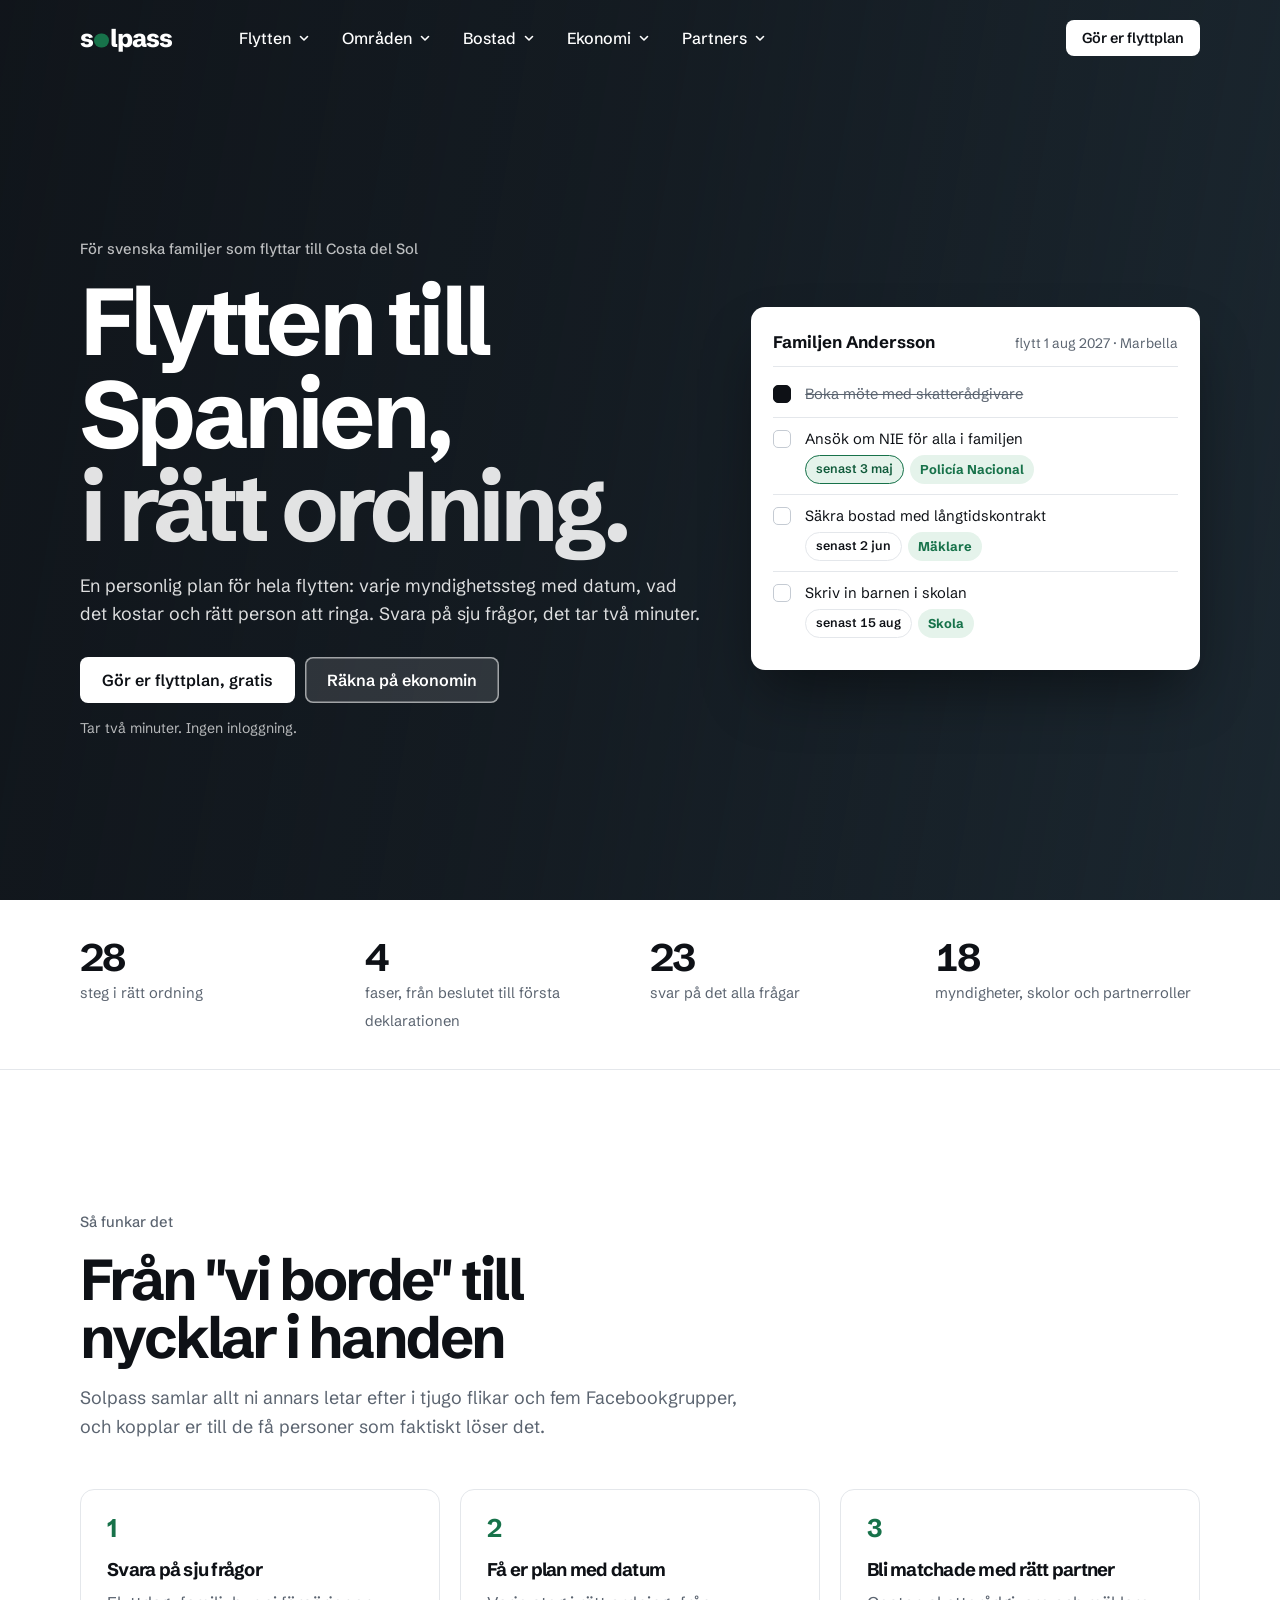
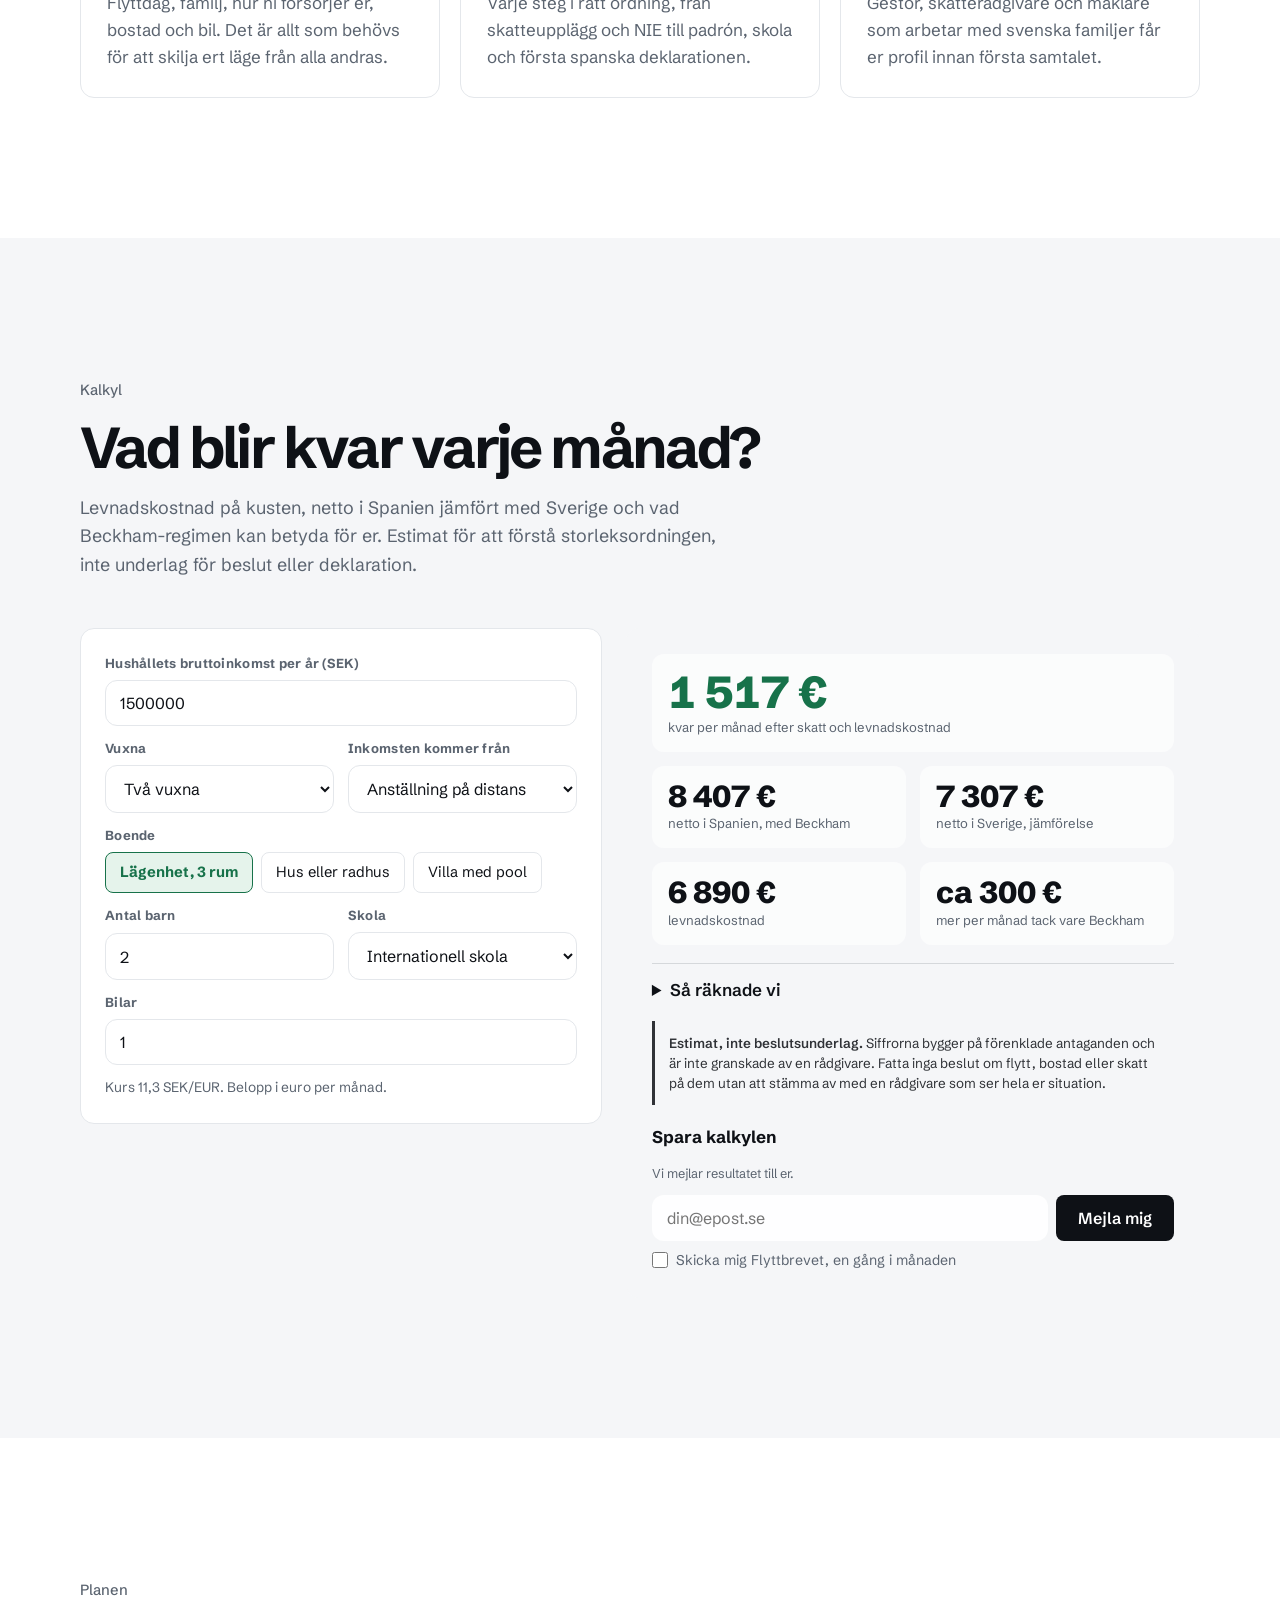
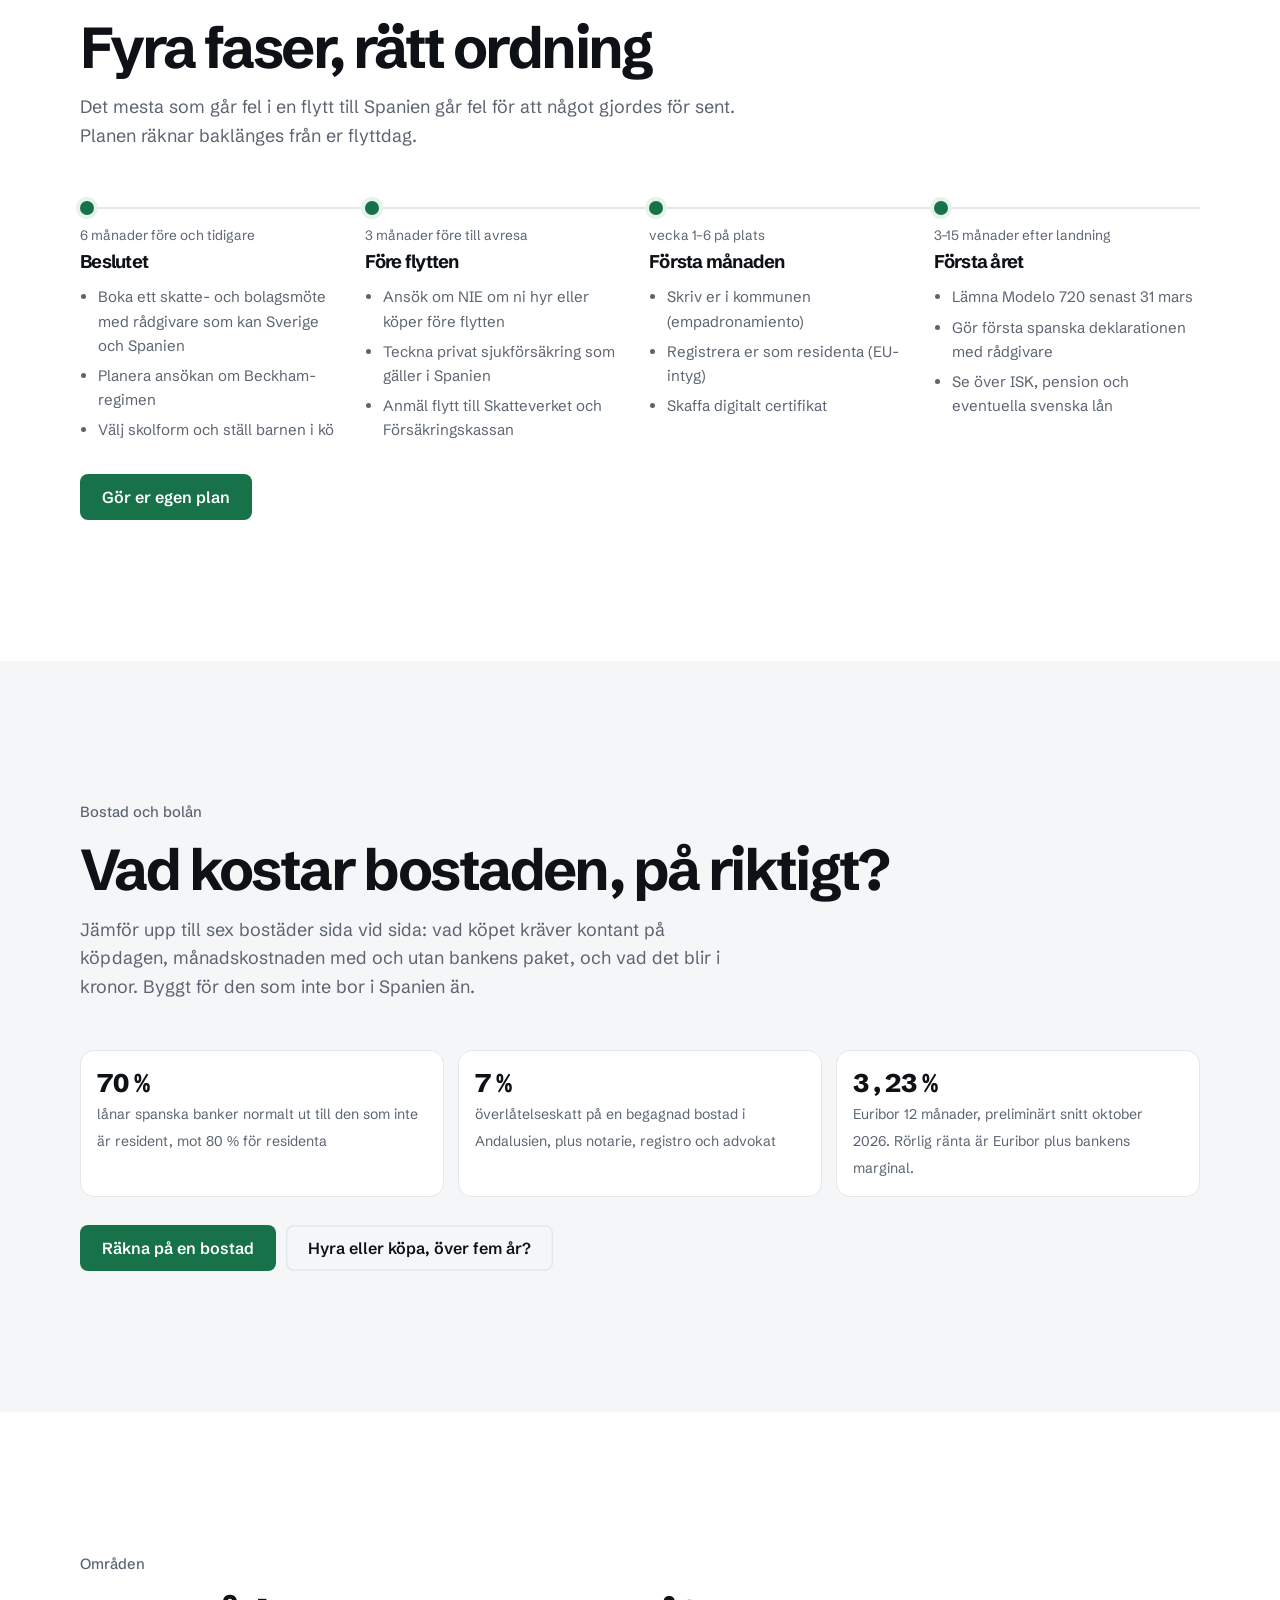
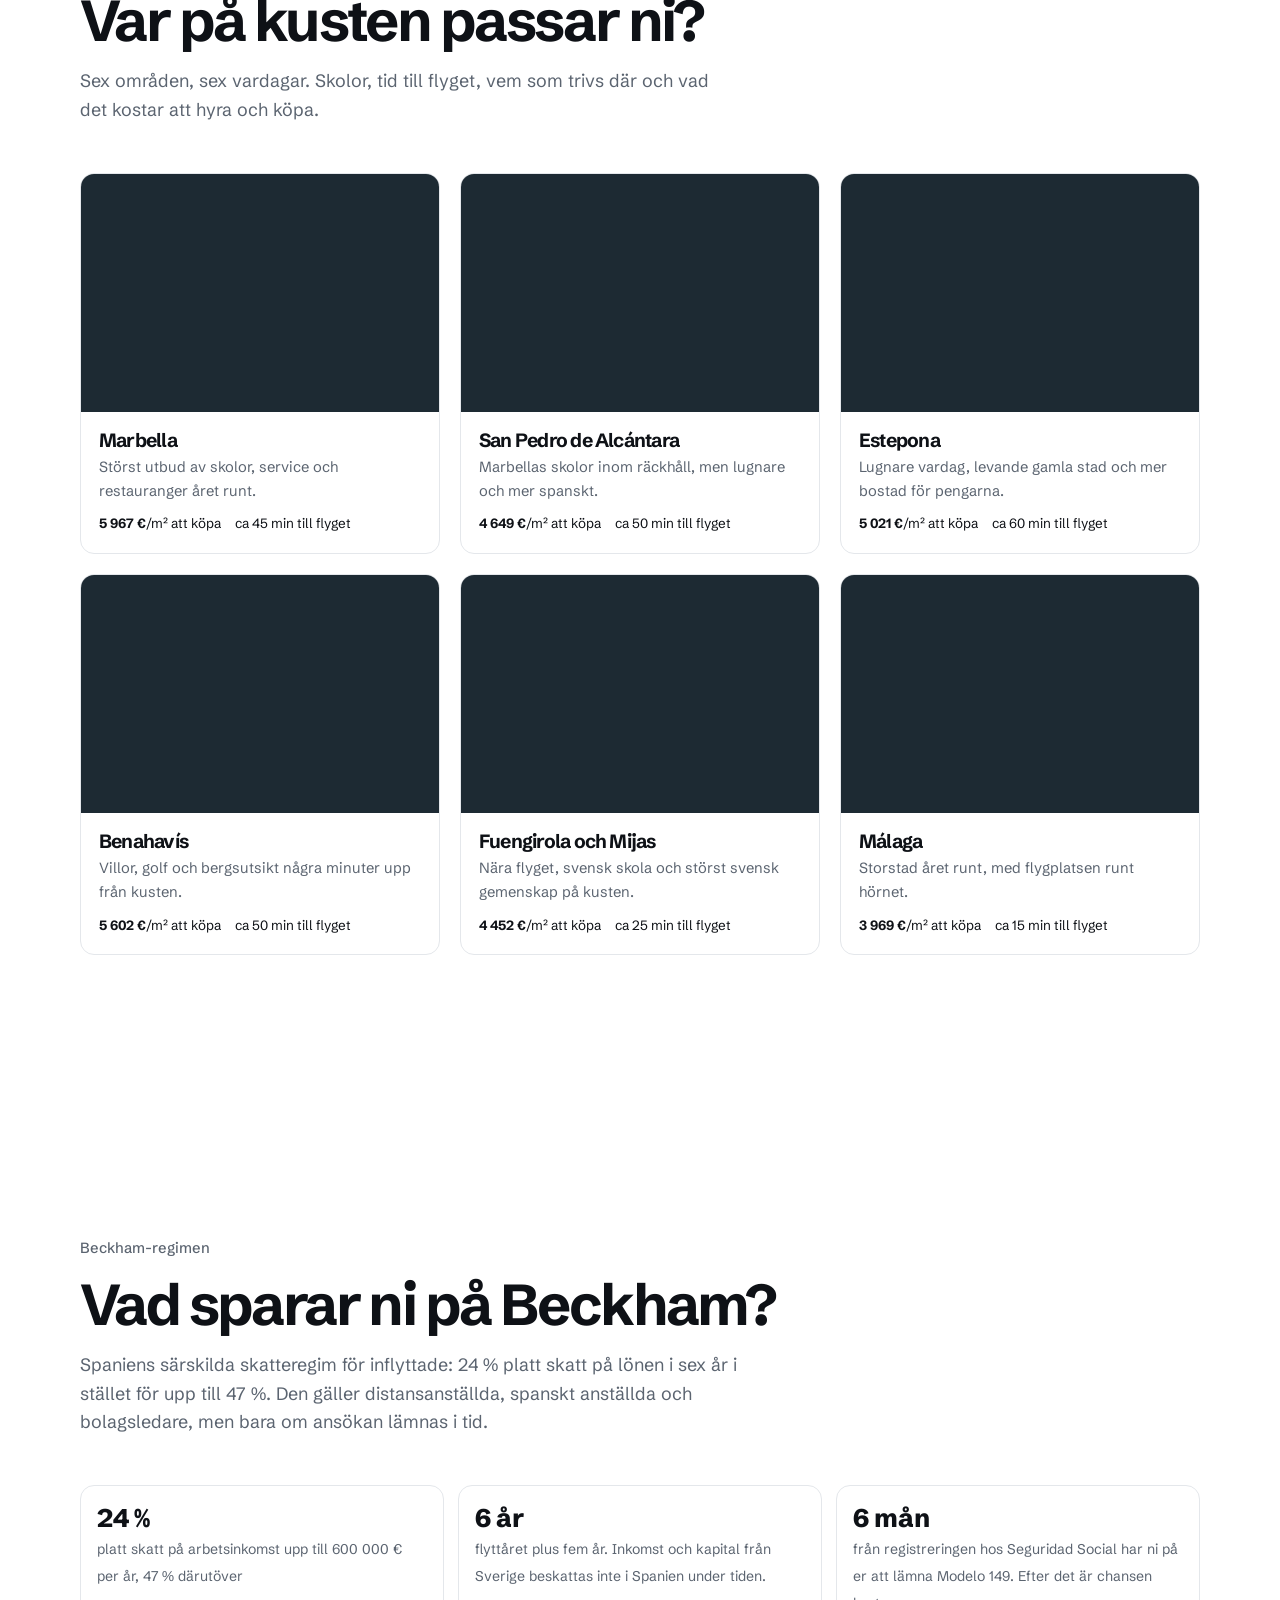
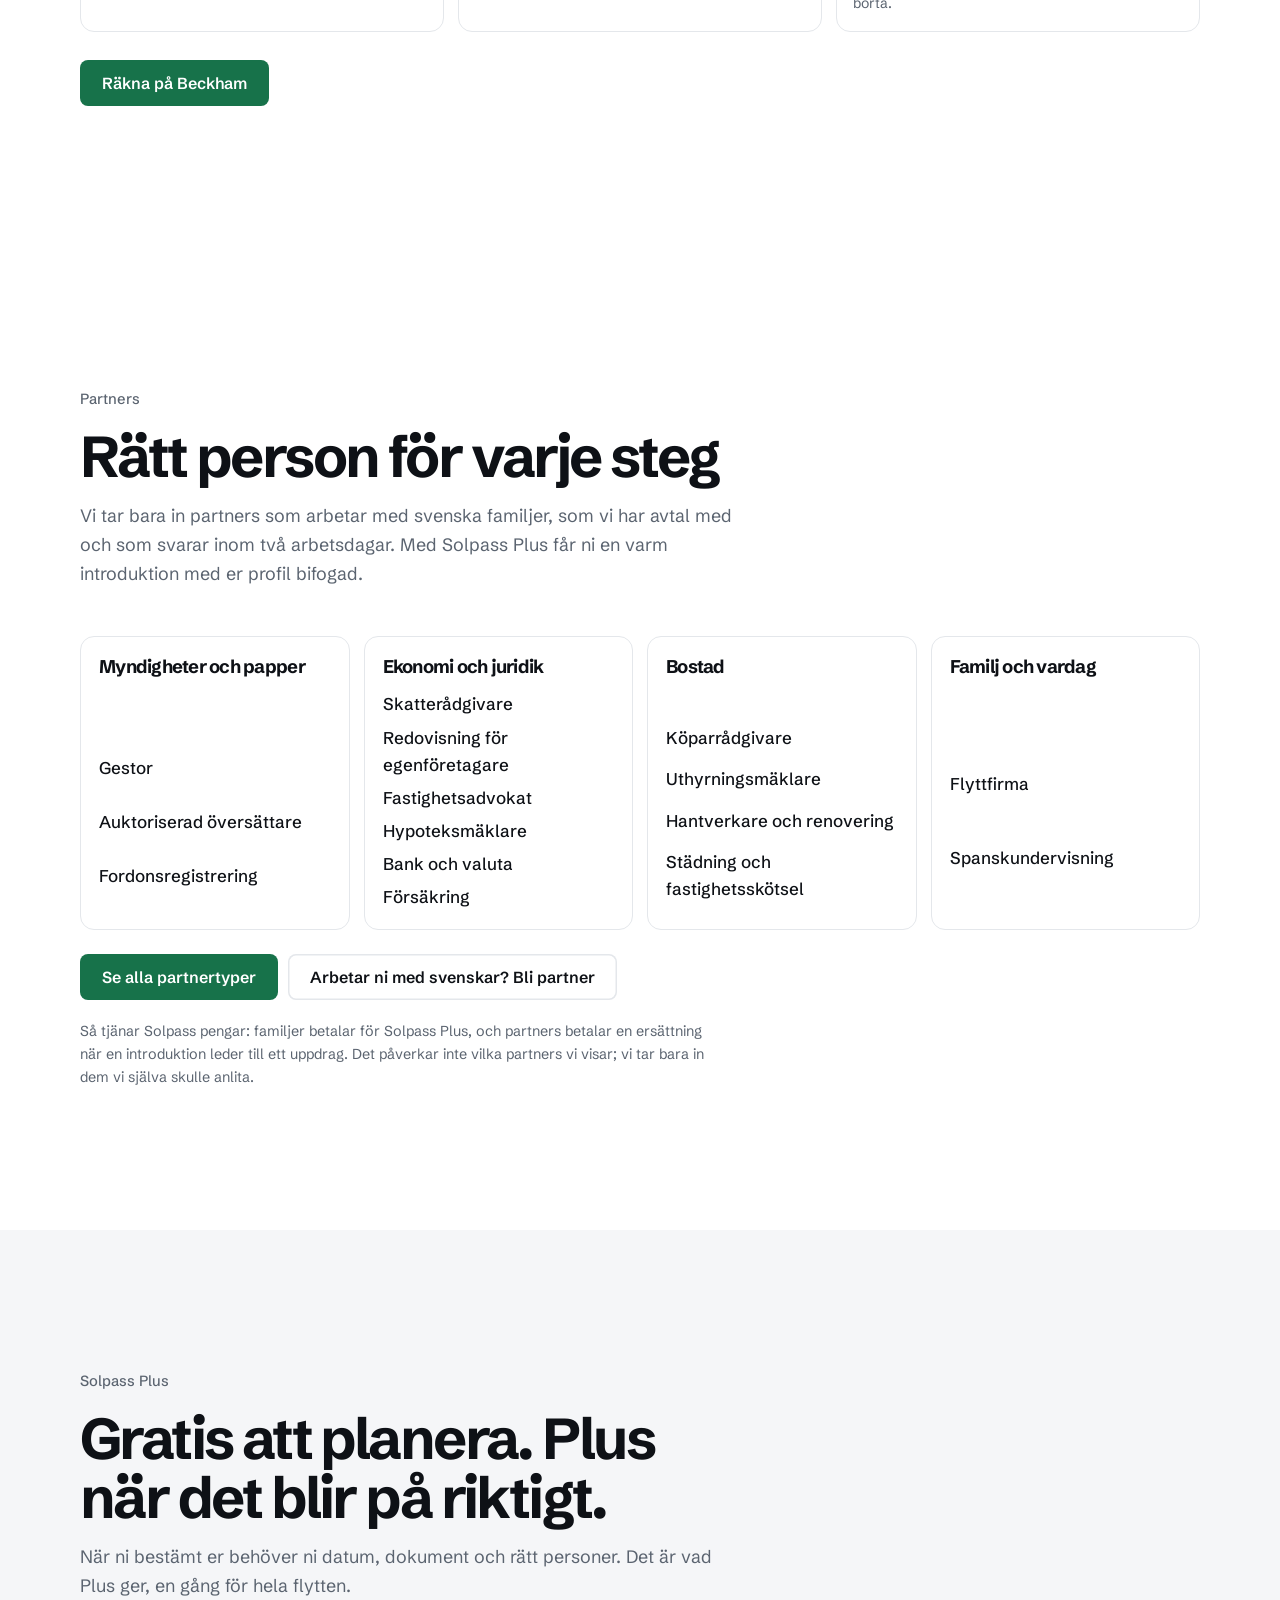
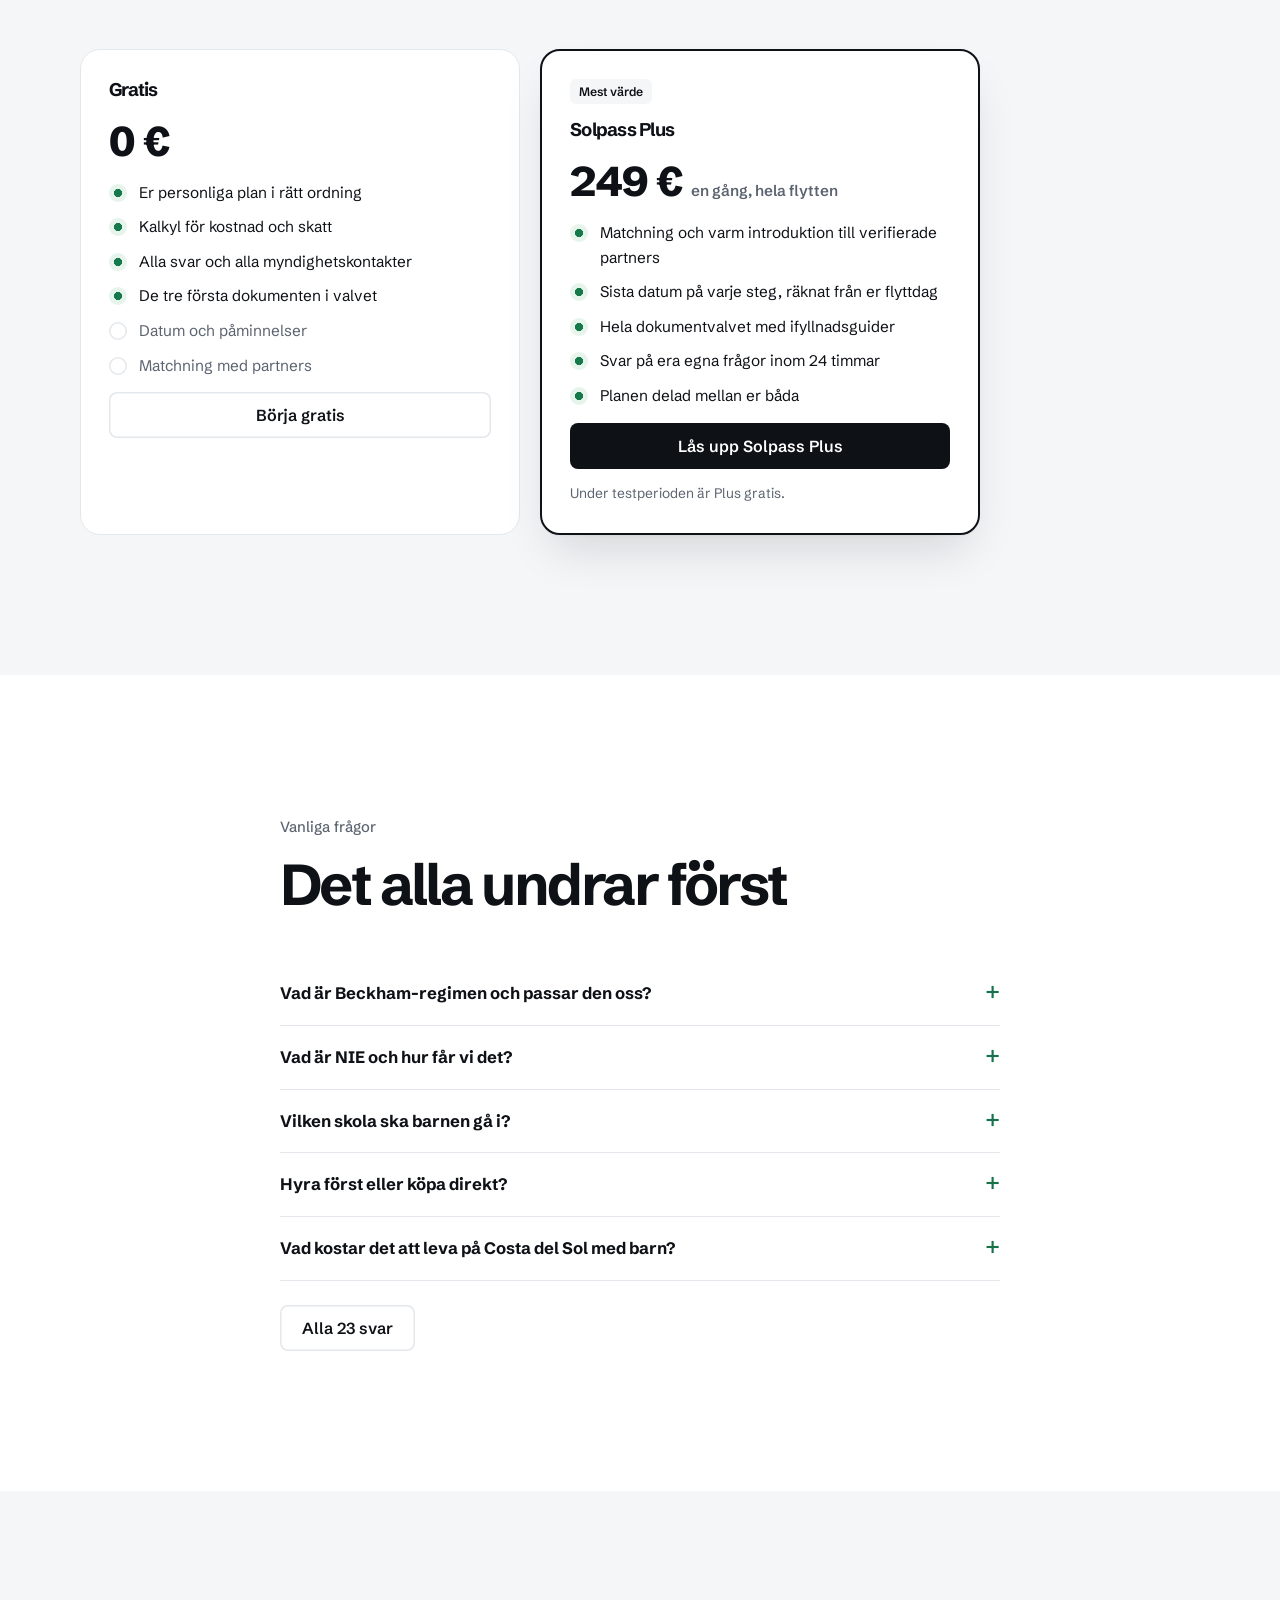
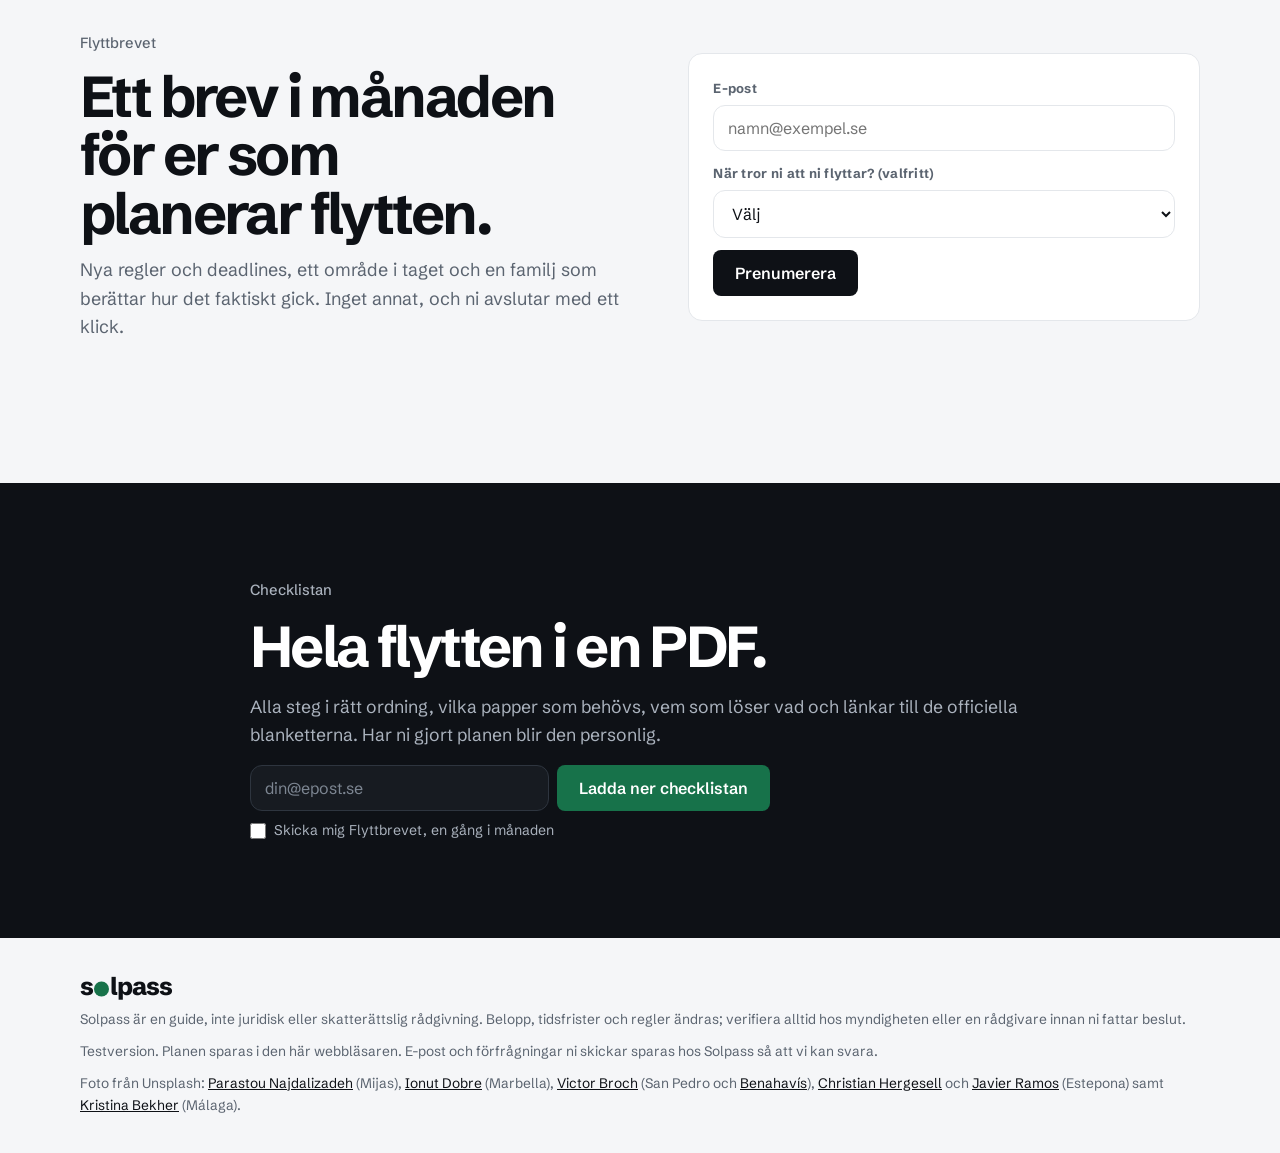
==== index.html @ ecfefa49 "Keep the newsletter checkbox next to its label in capture forms; remove the style preview pages Co-A" ====
<!DOCTYPE html>
<html lang="sv">
<head>
<meta charset="UTF-8">
<meta name="viewport" content="width=device-width, initial-scale=1, viewport-fit=cover">
<meta name="robots" content="noindex, nofollow">
<title>Solpass – flytta till Costa del Sol</title>
<link rel="icon" href="data:image/svg+xml,%3Csvg xmlns='http://www.w3.org/2000/svg' viewBox='0 0 64 64'%3E%3Crect width='64' height='64' rx='14' fill='%230E1116'/%3E%3Ccircle cx='32' cy='32' r='13' fill='%2317724A'/%3E%3C/svg%3E">
<meta name="theme-color" content="#FFFFFF">
<meta name="description" content="Allt en svensk familj behöver göra för att flytta till Costa del Sol, i rätt ordning, och verifierade partners som hjälper er hela vägen.">
<link rel="preconnect" href="https://fonts.googleapis.com">
<link rel="preconnect" href="https://fonts.gstatic.com" crossorigin>
<link rel="stylesheet" href="https://fonts.googleapis.com/css2?family=Schibsted+Grotesk:wght@400;500;600;700;800&display=swap">
<style>
/* Layout: a marketing page (hero, proof, calculator, partners, pricing) and an app shell (wizard, plan, vault) routed on the hash. */
:root{
  --bg:#FFFFFF; --paper:#FFFFFF; --ink:#0E1116; --muted:#5B6470; --line:#E4E7EB;
  --sea:#17724A; --sea-soft:#E5F3EB; --acc:#17724A; --acc-soft:#E5F3EB; --acc-ink:#105A3A;
  --sun:#0E1116; --sun-ink:#FFFFFF; --sun-soft:#F5F6F8;
  --ok:#16794C; --ok-soft:#E6F4EC; --warn:#B4452B; --warn-soft:#F8E4DE;
  --deep:#F5F6F8; --on-deep:#0E1116; --on-deep-muted:#5B6470;
  --display:"Schibsted Grotesk","Helvetica Neue",system-ui,-apple-system,"Segoe UI",sans-serif;
  --body:"Schibsted Grotesk","Helvetica Neue",system-ui,-apple-system,"Segoe UI",sans-serif;
  --r:14px; --shadow:0 1px 2px rgba(14,17,22,.04),0 24px 48px -12px rgba(14,17,22,.14);
}
@media (prefers-color-scheme: dark){:root:not([data-theme="light"]){
  --bg:#0B0D10; --paper:#14171C; --ink:#EEF0F3; --muted:#9AA3AE; --line:#262B33;
  --sea:#4CC08A; --sea-soft:#12301F; --acc:#4CC08A; --acc-soft:#12301F; --acc-ink:#7FD6AA;
  --sun:#EEF0F3; --sun-ink:#0E1116; --sun-soft:#1B1F25;
  --ok:#62C394; --ok-soft:#173A2B; --warn:#F08A6E; --warn-soft:#46231A;
  --deep:#14171C; --on-deep:#EEF0F3; --on-deep-muted:#9AA3AE;
  --shadow:0 1px 2px rgba(0,0,0,.3),0 24px 48px -12px rgba(0,0,0,.5); color-scheme:dark}}
:root[data-theme="dark"]{
  --bg:#0B0D10; --paper:#14171C; --ink:#EEF0F3; --muted:#9AA3AE; --line:#262B33;
  --sea:#4CC08A; --sea-soft:#12301F; --acc:#4CC08A; --acc-soft:#12301F; --acc-ink:#7FD6AA;
  --sun:#EEF0F3; --sun-ink:#0E1116; --sun-soft:#1B1F25;
  --ok:#62C394; --ok-soft:#173A2B; --warn:#F08A6E; --warn-soft:#46231A;
  --deep:#14171C; --on-deep:#EEF0F3; --on-deep-muted:#9AA3AE;
  --shadow:0 1px 2px rgba(0,0,0,.3),0 24px 48px -12px rgba(0,0,0,.5); color-scheme:dark}

*{box-sizing:border-box}
html{scroll-behavior:smooth;scroll-padding-top:80px}
body{margin:0;background:var(--bg);color:var(--ink);font:17px/1.6 var(--body);-webkit-font-smoothing:antialiased}
body::before{content:"";position:fixed;inset:0 0 auto;height:env(safe-area-inset-top,0px);z-index:40;background:var(--paper)}
img{max-width:100%}
[hidden]{display:none!important}
a{color:var(--sea)}
h1,h2,h3{font-family:var(--display);letter-spacing:-.04em;margin:0;text-wrap:balance}
h1{font-weight:700;font-size:clamp(2.8rem,7.4vw,6.2rem);line-height:.98;letter-spacing:-.05em}
h2{font-weight:700;font-size:clamp(2rem,4.6vw,3.6rem);line-height:1.02;letter-spacing:-.045em}
h3{font-weight:700;font-size:1.15rem;line-height:1.25}
p{margin:0}
.wrap{max-width:1160px;margin:0 auto;padding-left:max(20px,env(safe-area-inset-left,0px));padding-right:max(20px,env(safe-area-inset-right,0px))}
.narrow{max-width:760px}
.eyebrow{font-size:.92rem;font-weight:500;color:var(--muted)}
.lead{font-size:1.12rem;color:var(--muted);max-width:60ch}
.muted{color:var(--muted)}
.small{font-size:.86rem}
.est{font-size:.84rem;line-height:1.5;margin:0;padding:12px 14px;border-left:3px solid currentColor;opacity:.85}
.est b{font-weight:600}
.stack{display:grid;gap:12px}
.row{display:flex;flex-wrap:wrap;gap:10px;align-items:center}

/* buttons */
.btn{display:inline-flex;align-items:center;justify-content:center;gap:8px;border:0;border-radius:8px;padding:13px 22px;font:600 1rem var(--body);cursor:pointer;text-decoration:none;transition:transform .15s ease,box-shadow .15s ease,background .15s ease}
.btn:focus-visible,.chip:focus-visible,.opt:focus-visible,a:focus-visible,summary:focus-visible{outline:3px solid var(--sea);outline-offset:2px}
.btn.sun{background:var(--sun);color:var(--sun-ink)}
.btn.sun:hover{background:color-mix(in srgb,var(--sun) 86%,var(--acc))}
.btn.sea{background:var(--sea);color:var(--paper)}
.btn.ghost{background:transparent;color:var(--ink);box-shadow:inset 0 0 0 1.5px var(--line)}
.btn.ghost:hover{box-shadow:inset 0 0 0 1.5px var(--ink)}
.btn.light{border-radius:8px;background:rgba(255,255,255,.12);color:#fff;box-shadow:inset 0 0 0 1.5px rgba(255,255,255,.55);backdrop-filter:blur(6px)}
.btn.sm{padding:9px 16px;font-size:.9rem}
.btn[disabled]{opacity:.55;cursor:default;transform:none}
.linkbtn{background:none;border:0;padding:0;font:inherit;color:var(--sea);font-weight:600;cursor:pointer;text-decoration:underline;text-underline-offset:3px}

/* header */
header.site{position:sticky;top:env(safe-area-inset-top,0px);z-index:30;background:color-mix(in srgb,var(--paper) 88%,transparent);backdrop-filter:saturate(1.4) blur(12px);border-bottom:1px solid var(--line)}
header.site .wrap{display:flex;align-items:center;gap:18px;min-height:76px}
.logo{font:800 1.55rem var(--display);letter-spacing:-.045em;color:var(--ink);text-decoration:none;display:inline-flex;align-items:center;line-height:1}
.logo i{display:inline-block;width:.6em;height:.6em;border-radius:50%;background:var(--acc);margin:0 .05em 0 .04em;transform:translateY(.1em)}
.mainnav{display:flex;gap:4px;margin-left:36px}
.dd{position:static}
.dd-btn{display:inline-flex;align-items:center;gap:7px;background:none;border:0;font:500 1rem var(--body);color:var(--ink);padding:10px 14px;border-radius:999px;cursor:pointer;transition:background .15s,color .15s}
.dd-btn:hover,.dd.open .dd-btn{background:var(--deep)}
.dd-btn.active::after{content:"";width:5px;height:5px;border-radius:50%;background:var(--acc);margin-left:2px}
.dd-btn svg{transition:transform .2s}
.dd.open .dd-btn svg{transform:rotate(180deg)}
.dd-menu{position:absolute;left:0;right:0;top:100%;background:var(--paper);border-bottom:1px solid var(--line);box-shadow:0 30px 60px -20px rgba(14,17,22,.25);visibility:hidden;opacity:0;transform:translateY(-8px);transition:opacity .18s ease,transform .18s ease,visibility 0s linear .18s;z-index:50}
.dd.open .dd-menu{visibility:visible;opacity:1;transform:none;transition:opacity .18s ease,transform .18s ease}
.mm{max-width:1160px;margin:0 auto;padding:36px max(20px,env(safe-area-inset-left,0px)) 44px;display:grid;grid-template-columns:minmax(0,1fr) minmax(0,1.25fr);gap:48px}
.mm-k{font-size:.86rem;color:var(--muted);margin:0 0 10px 14px}
.mm-wide{grid-template-columns:minmax(0,2.4fr) minmax(0,1fr)}
.mm-cols{display:grid;grid-template-columns:repeat(4,minmax(0,1fr));gap:12px}
.mm-col{display:grid;align-content:start;gap:2px}
.ms{display:block;text-decoration:none;color:var(--ink);font:600 1rem/1.3 var(--body);padding:9px 14px;border-radius:10px}
.ms:hover,.ms:focus-visible{background:var(--deep);outline:none}
.ms[aria-current="page"]{color:var(--acc-ink)}
.mm-side{display:grid;align-content:start;gap:4px}
.mm-side .small-cta{min-height:0;margin-top:10px;padding:22px}
.mm-side .small-cta b{font-size:1.6rem}
.pgrid.four{grid-template-columns:repeat(4,minmax(0,1fr))}
@media(max-width:1000px){.pgrid.four{grid-template-columns:repeat(2,minmax(0,1fr))}}
@media(max-width:560px){.pgrid.four{grid-template-columns:1fr}}
a.pcat{text-decoration:none;color:var(--ink)}
.plinks{display:grid;gap:6px;margin-top:6px}
.plinks a{color:var(--ink);text-decoration:none;font-weight:500}
.plinks a:hover{color:var(--acc-ink);text-decoration:underline;text-underline-offset:3px}
.crumb{display:flex;align-items:center;gap:10px;flex-wrap:wrap;color:var(--muted)}
.crumb a{color:var(--muted)}
.ptswitch{position:relative}
.ptbtn{display:inline-flex;align-items:center;gap:8px;font:600 1rem var(--body);color:var(--ink);background:var(--deep);border:1px solid var(--line);border-radius:999px;padding:8px 14px;cursor:pointer}
.ptbtn:hover{border-color:var(--ink)}
.ptlist{position:absolute;top:calc(100% + 8px);left:0;z-index:20;background:var(--paper);border:1px solid var(--line);border-radius:14px;box-shadow:var(--shadow);padding:16px;display:grid;grid-template-columns:repeat(4,minmax(170px,1fr));gap:16px;width:max-content;max-width:min(860px,calc(100vw - 32px))}
.ptlist[hidden]{display:none}
.ptlist .ptg{font-size:.82rem;color:var(--muted);margin:0 0 6px 10px}
.ptlist a{display:block;text-decoration:none;color:var(--ink);font-weight:500;padding:7px 10px;border-radius:8px}
.ptlist a:hover{background:var(--deep)}
.ptlist a[aria-current="page"]{color:var(--acc-ink);font-weight:700}
@media(max-width:760px){.ptlist{grid-template-columns:repeat(2,minmax(0,1fr));width:calc(100vw - 40px);left:0}}
@media(max-width:960px){.mm-wide{grid-template-columns:1fr}.mm-cols{grid-template-columns:1fr 1fr}.mm-side .small-cta{display:none}.ms{font-size:1rem;padding:8px 6px}}
.mm-links{display:grid;align-content:start;gap:2px}
.ml{display:block;width:100%;text-align:left;background:none;border:0;text-decoration:none;color:var(--ink);font:600 1.3rem/1.2 var(--body);letter-spacing:-.02em;padding:12px 14px;border-radius:12px;cursor:pointer;transition:background .15s}
.ml span{display:block;font:400 .92rem/1.4 var(--body);letter-spacing:0;color:var(--muted);margin-top:4px}
.ml:hover,.ml:focus-visible{background:var(--deep);outline:none}
.ml[aria-current="page"]{color:var(--acc-ink)}
.mm-feat{display:grid;grid-template-rows:1fr auto;min-height:300px;border-radius:16px;overflow:hidden;text-decoration:none;color:#fff;position:relative;background:#1d2a33}
.mm-ph{position:absolute;inset:0;background:center/cover no-repeat;transition:transform .6s ease}
.mm-feat:hover .mm-ph{transform:scale(1.04)}
.mm-ft{position:relative;grid-row:2;display:grid;gap:6px;padding:24px;background:linear-gradient(0deg,rgba(14,17,22,.85),rgba(14,17,22,0))}
.mm-ft small,.mm-cta small{font-size:.84rem;opacity:.8}
.mm-ft b{font:700 1.6rem/1.15 var(--body);letter-spacing:-.03em;max-width:18em}
.mm-ft em,.mm-cta em,.mm-stat em{font-style:normal;font-weight:600;display:inline-flex;align-items:center;gap:8px;margin-top:6px}
.mm-cta{display:grid;align-content:end;gap:10px;min-height:300px;padding:28px;border-radius:16px;background:#0E1116;color:#fff;text-decoration:none}
.mm-cta b{font:700 2.2rem/1.05 var(--body);letter-spacing:-.04em}
.mm-cta span{color:#AAB2BD;max-width:34em}
.mm-cta em{color:#7FD6AA}
.mm-stat{display:grid;align-content:end;gap:10px;min-height:300px;padding:28px;border-radius:16px;background:var(--acc-soft);color:var(--ink);text-decoration:none}
.mm-stat b{font:700 clamp(4rem,8vw,6.5rem)/.9 var(--body);letter-spacing:-.06em;color:var(--acc-ink)}
.mm-stat span{max-width:30em;color:var(--ink)}
.mm-stat em{color:var(--acc-ink)}
.mm-tiles{display:grid;grid-template-columns:repeat(3,minmax(0,1fr));gap:10px}
.mm-tiles a{position:relative;aspect-ratio:4/3;border-radius:12px;overflow:hidden;background:#1d2a33 center/cover no-repeat;text-decoration:none;color:#fff}
.mm-tiles a::after{content:"";position:absolute;inset:0;background:linear-gradient(0deg,rgba(14,17,22,.7),rgba(14,17,22,0) 60%);transition:background .2s}
.mm-tiles a:hover::after{background:linear-gradient(0deg,rgba(14,17,22,.8),rgba(14,17,22,.1) 70%)}
.mm-tiles span{position:absolute;left:12px;bottom:10px;z-index:1;font-weight:700;letter-spacing:-.01em}
.scrim{position:fixed;inset:0;background:rgba(14,17,22,.35);z-index:25;opacity:0;transition:opacity .2s}
body.menu-open .scrim{opacity:1}
.head-cta{margin-left:auto}
#plusBadge:not([hidden])+.head-cta{margin-left:10px}
#plusBadge{margin-left:auto}
.burger{display:none;background:none;border:0;color:inherit;padding:8px;border-radius:8px;cursor:pointer;margin-left:6px}
/* transparent header over the landing hero */
body.on-landing:not(.menu-open):not(.nav-open) header.site:not(.solid){background:transparent;border-bottom-color:transparent;backdrop-filter:none;color:#fff}
body.on-landing:not(.menu-open):not(.nav-open) header.site:not(.solid) .logo,body.on-landing:not(.menu-open):not(.nav-open) header.site:not(.solid) .dd-btn{color:#fff}
body.on-landing:not(.menu-open):not(.nav-open) header.site:not(.solid) .dd-btn:hover{background:rgba(255,255,255,.14)}
body.on-landing:not(.menu-open):not(.nav-open) header.site:not(.solid) .head-cta{background:#fff;color:#0E1116}
header.site{transition:background .25s,border-color .25s,color .25s}
body.menu-open header.site,body.nav-open header.site{background:var(--paper);backdrop-filter:none}
@media(max-width:1060px){.mainnav{margin-left:16px}.dd-btn{padding:10px 10px}}
@media(max-width:960px){
  .burger{display:inline-grid;place-items:center}
  .mainnav{display:none;position:absolute;top:100%;left:0;right:0;height:calc(100dvh - 76px);margin:0;background:var(--paper);flex-direction:column;gap:0;padding:8px 20px 40px;overflow:auto;border-top:1px solid var(--line)}
  body.nav-open .mainnav{display:flex}
  body.nav-open{overflow:hidden}
  .dd{border-bottom:1px solid var(--line)}
  .dd-btn{width:100%;justify-content:space-between;font:600 1.5rem var(--body);letter-spacing:-.03em;color:var(--ink);padding:20px 2px;border-radius:0}
  .dd-btn:hover,.dd.open .dd-btn{background:none}
  .dd-btn.active::after{display:none}
  .dd-menu{position:static;box-shadow:none;border:0;display:none;visibility:visible;opacity:1;transform:none;transition:none}
  .dd.open .dd-menu{display:block}
  .mm{grid-template-columns:1fr;padding:0 0 18px;gap:14px}
  .mm-k{display:none}
  .ml{font-size:1.1rem;padding:10px 6px}
  .mm-feat,.mm-cta,.mm-stat{display:none}
  .mm-tiles{grid-template-columns:repeat(2,minmax(0,1fr))}
  .scrim{display:none}
}
.plusbadge{display:inline-flex;align-items:center;gap:6px;background:var(--acc-soft);color:var(--acc-ink);border-radius:6px;padding:4px 10px;font-size:.78rem;font-weight:700}

/* hero */
.hero{position:relative;color:#fff;background:#1d2a33;overflow:hidden;min-height:min(100svh,980px);display:grid;align-items:center;margin-top:-77px;padding-top:77px}
.hero::before{content:"";position:absolute;inset:0;background:url("https://images.unsplash.com/photo-1774208671069-c2e5a00689c3?fm=jpg&q=70&w=2200&auto=format&fit=crop") center 62%/cover no-repeat;transform-origin:60% 50%;animation:kb 22s ease-out both}
.hero::after{content:"";position:absolute;inset:0;background:linear-gradient(100deg,rgba(14,17,22,.82) 0%,rgba(14,17,22,.58) 45%,rgba(14,17,22,.12) 100%)}
.hero>.wrap{position:relative;z-index:1;width:100%}
@keyframes kb{from{transform:scale(1.08)}to{transform:scale(1)}}
@media (prefers-reduced-motion: reduce){.hero::before{animation:none}}
.hero .wrap{display:grid;grid-template-columns:minmax(0,1.25fr) minmax(0,.9fr);gap:48px;align-items:center;padding-block:clamp(56px,10vw,120px)}
.hero .eyebrow{color:rgba(255,255,255,.72)}
.hero h1 .mute{color:rgba(255,255,255,.88);display:block}
.hero .btn.sun{background:#fff;color:#0E1116}
.hero .btn.sun:hover{background:#E9ECEF}
.hero h1{margin:14px 0 18px}
.hero p.lead{color:rgba(255,255,255,.86)}
.hero .row{margin-top:28px}
.hero .fine{margin-top:14px;font-size:.88rem;color:rgba(255,255,255,.7)}
.preview{background:var(--paper);color:var(--ink);border-radius:14px;box-shadow:0 30px 60px -12px rgba(0,0,0,.45);padding:22px}
.preview .ph{display:flex;justify-content:space-between;align-items:baseline;border-bottom:1px solid var(--line);padding-bottom:10px;margin-bottom:6px}
.preview .ph b{font-family:var(--display);font-size:1.05rem}
.ptask{display:grid;grid-template-columns:22px 1fr;gap:10px;padding:10px 0;border-bottom:1px solid var(--line);font-size:.92rem}
.ptask:last-child{border-bottom:0}
.ptask .box{width:18px;height:18px;border-radius:5px;border:1.5px solid #C5CBD3;margin-top:2px}
.ptask.done .box{background:var(--ink);border-color:var(--ink)}
.ptask.done .tt{text-decoration:line-through;color:var(--muted)}
.ptask .meta{display:flex;gap:6px;margin-top:4px;flex-wrap:wrap}
@media(max-width:860px){.hero .wrap{grid-template-columns:1fr}.preview{max-width:460px}}

/* sections */
section.block{padding-block:clamp(72px,11vw,144px)}
section.block.alt{background:var(--deep)}
section.block.alt .card,section.block.alt .step{background:var(--paper)}
@media (prefers-reduced-motion: no-preference){
  .rv{opacity:0;transform:translateY(22px);transition:opacity .7s ease,transform .7s cubic-bezier(.2,.7,.2,1)}
  .rv.in{opacity:1;transform:none}
  .hero h1,.hero .lead,.hero .row,.hero .preview{animation:up .9s cubic-bezier(.2,.7,.2,1) both}
  .hero .lead{animation-delay:.08s}.hero .row{animation-delay:.16s}.hero .preview{animation-delay:.24s}
}
@keyframes up{from{opacity:0;transform:translateY(24px)}to{opacity:1;transform:none}}
.step,.acard,.pcat{transition:transform .25s ease,box-shadow .25s ease,border-color .25s}
.step:hover,.acard:hover,.pcat:hover{transform:translateY(-3px);box-shadow:var(--shadow);border-color:transparent}
.sec-head{display:grid;gap:16px;margin-bottom:48px;max-width:820px}
.facts{background:var(--paper);color:var(--ink);border-bottom:1px solid var(--line)}
.facts .wrap{display:grid;grid-template-columns:repeat(4,minmax(0,1fr));gap:20px;padding-block:36px}
.fact b{display:block;font:700 2.4rem/1.1 var(--body);letter-spacing:-.04em;color:var(--ink);font-variant-numeric:tabular-nums}
.fact span{font-size:.92rem;color:var(--muted)}
@media(max-width:760px){.facts .wrap{grid-template-columns:repeat(2,minmax(0,1fr))}}

.steps{display:grid;grid-template-columns:repeat(3,minmax(0,1fr));gap:20px;counter-reset:s}
.step{background:var(--paper);border:1px solid var(--line);border-radius:var(--r);padding:26px;min-width:0}
section.alt .step{background:var(--paper)}
.step .n{color:var(--acc);font:700 1.6rem/1 var(--body);letter-spacing:-.03em;margin-bottom:16px}
.step p{color:var(--muted);margin-top:8px}
@media(max-width:860px){.steps{grid-template-columns:1fr}}

/* calculator */
.calc{display:grid;grid-template-columns:minmax(0,1fr) minmax(0,1.1fr);gap:24px;align-items:start}
@media(max-width:900px){.calc{grid-template-columns:1fr}}
.card{background:var(--paper);border:1px solid var(--line);border-radius:var(--r);padding:24px;min-width:0}
section.alt .card{background:var(--paper)}
.field{display:grid;gap:6px}
.field>span,.label{font-size:.82rem;font-weight:700;color:var(--muted);letter-spacing:.02em}
input:not([type]),input[type=text],input[type=email],input[type=tel],input[type=number],input[type=date],select,textarea{width:100%;padding:12px 14px;border:1.5px solid var(--line);border-radius:12px;background:var(--paper);color:var(--ink);font:1rem var(--body)}
section.alt input,section.alt select,section.alt textarea{background:var(--paper)}
input:focus,select:focus,textarea:focus{outline:none;border-color:var(--sea);box-shadow:0 0 0 3px var(--sea-soft)}
textarea{min-height:110px;resize:vertical}
.chips{display:flex;flex-wrap:wrap;gap:8px}
.chip{position:relative;border:1.5px solid var(--line);border-radius:8px;padding:8px 14px;font-size:.92rem;cursor:pointer;background:var(--paper);user-select:none}
.chip input{position:absolute;opacity:0;pointer-events:none}
.chip:has(input:checked){border-color:var(--sea);background:var(--sea-soft);color:var(--sea);font-weight:700}
.chip:has(input:focus-visible){outline:3px solid var(--sea);outline-offset:2px}
.grid2{display:grid;grid-template-columns:repeat(2,minmax(0,1fr));gap:14px}
@media(max-width:520px){.grid2{grid-template-columns:1fr}}
.result{background:var(--deep);color:var(--on-deep);border-radius:var(--r);padding:26px;display:grid;gap:18px;min-width:0}
.kpis{display:grid;grid-template-columns:repeat(2,minmax(0,1fr));gap:14px}
.kpi{border-radius:12px;background:rgba(255,255,255,.65);padding:14px 16px;min-width:0}
.kpi .v{font:800 clamp(1.4rem,3vw,1.9rem) var(--body);font-variant-numeric:tabular-nums;line-height:1.1}
.kpi .l{font-size:.82rem;color:var(--on-deep-muted)}
.kpi.big{grid-column:1/-1;background:rgba(255,255,255,.65)}
.kpi.big .v{font-size:clamp(2rem,5vw,2.8rem);color:var(--sea)}
.kpi.big.neg .v{color:var(--warn)}
.result details{border-top:1px solid rgba(31,46,58,.15);padding-top:12px}
.result summary{cursor:pointer;font-weight:600}
.result table{width:100%;border-collapse:collapse;margin-top:8px;font-size:.92rem}
.result td{padding:6px 0;border-bottom:1px solid rgba(31,46,58,.12)}
.result td:last-child{text-align:right;font-variant-numeric:tabular-nums}
.result .note{font-size:.8rem;color:var(--on-deep-muted)}
.capture{display:flex;gap:8px;flex-wrap:wrap}
.capture input:not([type=checkbox]){flex:1 1 200px;min-width:0}
.nl{display:flex;align-items:center;gap:8px;flex-basis:100%;font-size:.88rem;color:var(--muted);cursor:pointer}
.nl input{flex:none;width:16px;height:16px;accent-color:var(--acc);margin:0}
.band .nl,.gate .nl{color:#AAB2BD}
.result .capture input:not([type=checkbox]){background:rgba(255,255,255,.95);color:#0F2535;border-color:transparent}
.ok-msg{background:var(--ok-soft);color:var(--ink);border-radius:12px;padding:12px 14px;font-size:.95rem}
.result .ok-msg{background:rgba(98,195,148,.16);color:var(--on-deep)}
.err{color:var(--warn);font-size:.9rem}

/* timeline */
.timeline{display:grid;grid-template-columns:repeat(4,minmax(0,1fr));gap:18px}
.phase-card{position:relative;padding-top:26px;min-width:0}
.phase-card::before{content:"";position:absolute;top:8px;left:0;right:-18px;height:2px;background:var(--line)}
.phase-card:last-child::before{right:0}
.phase-card .dot{position:absolute;top:2px;left:0;width:14px;height:14px;border-radius:50%;background:var(--acc);box-shadow:0 0 0 4px var(--acc-soft)}
.phase-card h3{margin-top:4px}
.phase-card .when{font-size:.85rem;color:var(--muted)}
.phase-card ul{margin:12px 0 0;padding-left:18px;color:var(--muted);font-size:.94rem;display:grid;gap:6px}
@media(max-width:900px){.timeline{grid-template-columns:1fr 1fr}.phase-card::before{right:0}}
@media(max-width:520px){.timeline{grid-template-columns:1fr}}

/* partners */
.pgrid{display:grid;grid-template-columns:repeat(3,minmax(0,1fr));gap:14px}
@media(max-width:900px){.pgrid{grid-template-columns:repeat(2,minmax(0,1fr))}}
@media(max-width:520px){.pgrid{grid-template-columns:1fr}}
.pcat{background:var(--paper);border:1px solid var(--line);border-radius:14px;padding:18px;display:grid;gap:6px;min-width:0}
section.alt .pcat{background:var(--bg)}
.pcat p{color:var(--muted);font-size:.92rem}
.pill{display:inline-block;font-size:.76rem;font-weight:600;padding:3px 9px;border-radius:6px;background:var(--sun-soft);color:var(--ink);justify-self:start}
.pill.v{background:var(--ok-soft);color:var(--ok)}
.pill.o{background:var(--sun-soft)}
.feature{margin-top:28px;display:grid;grid-template-columns:minmax(0,1.1fr) minmax(0,1fr);border-radius:var(--r);overflow:hidden;background:var(--deep);color:var(--on-deep)}
.feature .img{min-height:280px;background:#173247 center/cover no-repeat;background-image:url("https://images.unsplash.com/photo-1747495956302-6e41f0af9b83?fm=jpg&q=70&w=1400&auto=format&fit=crop")}
.feature .body{padding:clamp(24px,4vw,40px);display:grid;gap:14px;align-content:start}
.feature .eyebrow{color:var(--sea)}
.feature p{color:var(--on-deep-muted)}
.feature .chip{background:var(--paper);color:var(--on-deep);border-color:var(--line)}
.feature .chip:has(input:checked){background:rgba(255,255,255,.7);border-color:var(--sea);color:var(--sea)}
.feature select,.feature input{background:rgba(255,255,255,.95);color:#0F2535;border-color:transparent}
.feature .disclose{font-size:.82rem;color:var(--on-deep-muted);border-top:1px solid rgba(31,46,58,.15);padding-top:12px}
.feature .ok-msg{background:rgba(98,195,148,.16);color:var(--on-deep)}
@media(max-width:860px){.feature{grid-template-columns:1fr}.feature .img{min-height:200px}}
.qc{display:grid;grid-template-columns:minmax(0,1fr) minmax(0,1fr);gap:0;border:1px solid var(--line);border-radius:20px;overflow:hidden;background:var(--paper)}
@media(max-width:900px){.qc{grid-template-columns:1fr}}
.qc-in{padding:28px;display:grid;gap:10px;align-content:start}
.qc-row{display:flex;justify-content:space-between;align-items:baseline;margin-top:8px}
.qc-row label{font-weight:600}
.qc-row output{font:700 1.15rem var(--body);font-variant-numeric:tabular-nums;letter-spacing:-.02em}
.qc-two{display:grid;grid-template-columns:repeat(2,minmax(0,1fr));gap:12px;margin-top:6px}
@media(max-width:520px){.qc-two{grid-template-columns:1fr}}
input[type=range]{-webkit-appearance:none;appearance:none;width:100%;height:28px;background:transparent;cursor:pointer;--p:50%}
input[type=range]::-webkit-slider-runnable-track{height:6px;border-radius:3px;background:linear-gradient(90deg,var(--acc) var(--p),var(--line) var(--p))}
input[type=range]::-moz-range-track{height:6px;border-radius:3px;background:linear-gradient(90deg,var(--acc) var(--p),var(--line) var(--p))}
input[type=range]::-webkit-slider-thumb{-webkit-appearance:none;width:22px;height:22px;border-radius:50%;background:var(--paper);border:2px solid var(--acc);margin-top:-8px;box-shadow:0 1px 4px rgba(14,17,22,.2)}
input[type=range]::-moz-range-thumb{width:18px;height:18px;border-radius:50%;background:var(--paper);border:2px solid var(--acc)}
input[type=range]:focus-visible{outline:none}
input[type=range]:focus-visible::-webkit-slider-thumb{box-shadow:0 0 0 4px var(--acc-soft)}
.seg{display:inline-flex;background:var(--deep);border:1px solid var(--line);border-radius:10px;padding:3px;gap:2px}
.seg button{font:500 .92rem var(--body);background:none;border:0;border-radius:8px;padding:8px 12px;cursor:pointer;color:var(--muted)}
.seg button[aria-pressed="true"]{background:var(--paper);color:var(--ink);font-weight:600;box-shadow:0 1px 2px rgba(14,17,22,.08)}
.presets{display:grid;grid-template-columns:repeat(2,minmax(0,1fr));gap:8px;margin-top:4px}
.presets button{text-align:left;background:var(--paper);border:1.5px solid var(--line);border-radius:12px;padding:10px 12px;cursor:pointer;font:600 .92rem var(--body);color:var(--ink)}
.presets button b{display:block;font:700 1.15rem var(--body);letter-spacing:-.02em;margin-top:2px}
.presets button small{display:block;font-weight:400;color:var(--muted);font-size:.78rem;margin-top:2px}
.presets button[aria-pressed="true"]{border-color:var(--acc);background:var(--acc-soft)}
.qc-more{margin-top:10px;border-top:1px solid var(--line);padding-top:10px}
.qc-more summary{cursor:pointer;font-weight:600}
.qc-out{background:#0E1116;color:#fff;padding:28px;display:grid;gap:16px;align-content:start}
.qc-big span{display:block;color:#AAB2BD;font-size:.92rem}
.qc-big b{display:block;font:700 clamp(3rem,6vw,4.6rem)/1 var(--body);letter-spacing:-.05em;font-variant-numeric:tabular-nums;margin:6px 0}
.qc-big small{color:#AAB2BD;font-size:.9rem}
.qc-bar{display:flex;height:12px;border-radius:6px;overflow:hidden;background:#1F252D}
.qc-bar i{display:block;height:100%;transition:width .3s ease}
.qc-legend{list-style:none;margin:0;padding:0;display:grid;grid-template-columns:repeat(2,minmax(0,1fr));gap:6px 16px;font-size:.88rem;color:#C9CFD6}
.qc-legend li{display:flex;align-items:center;gap:8px}
.qc-legend li b{margin-left:auto;color:#fff;font-weight:600;font-variant-numeric:tabular-nums}
.qc-legend i{width:10px;height:10px;border-radius:3px;flex:none}
.qc-cash{display:grid;grid-template-columns:repeat(2,minmax(0,1fr));gap:12px;border-top:1px solid #262B33;padding-top:16px}
.qc-cash span{display:block;color:#AAB2BD;font-size:.86rem}
.qc-cash b{font:700 1.5rem var(--body);letter-spacing:-.03em;font-variant-numeric:tabular-nums}
.qc-scen-h{color:#AAB2BD;font-size:.86rem;border-top:1px solid #262B33;padding-top:16px}
.qc-scen{display:grid;grid-template-columns:repeat(2,minmax(0,1fr));gap:10px}
.qc-scen div{background:#171B21;border:1px solid #262B33;border-radius:12px;padding:12px 14px}
.qc-scen span{display:block;font-size:.84rem;color:#AAB2BD}
.qc-scen b{display:block;font:700 1.25rem var(--body);font-variant-numeric:tabular-nums;margin-top:2px}
.qc-scen em{font-style:normal;font-size:.84rem;font-weight:600}
.qc-scen .up{color:#F0A08A}.qc-scen .down{color:#7FD6AA}
.qc-out .btn.sun{background:#17724A;color:#fff}
.qc-out .btn.ghost{color:#fff;box-shadow:inset 0 0 0 1.5px #3A414B}
.pthero{padding:clamp(24px,4vw,40px) 0 8px}
.pthero h2{font-size:clamp(2.6rem,6vw,4.6rem);margin-top:18px}
.pt-short{font:600 clamp(1.1rem,2vw,1.35rem)/1.3 var(--body);color:var(--acc-ink);margin:8px 0 10px;letter-spacing:-.01em}
.pthero .lead{max-width:62ch}
.ptfacts{display:grid;grid-template-columns:repeat(3,minmax(0,1fr));border:1px solid var(--line);border-radius:16px;margin-top:28px;background:var(--paper)}
@media(max-width:760px){.ptfacts{grid-template-columns:1fr}}
.ptfacts>div{padding:18px 20px;border-right:1px solid var(--line)}
.ptfacts>div:last-child{border-right:0}
@media(max-width:760px){.ptfacts>div{border-right:0;border-bottom:1px solid var(--line)}.ptfacts>div:last-child{border-bottom:0}}
.ptfacts span{display:block;font-size:.84rem;color:var(--muted)}
.ptfacts b{display:flex;align-items:center;gap:8px;font:700 1.15rem/1.3 var(--body);letter-spacing:-.02em;margin-top:4px}
.ptfacts .dot{width:8px;height:8px;border-radius:50%;background:#E0A93B;box-shadow:0 0 0 4px #FBF0D8;flex:none}
.ptlayout{display:grid;grid-template-columns:minmax(0,1fr) 380px;gap:48px;align-items:start;margin-top:40px}
@media(max-width:980px){.ptlayout{grid-template-columns:1fr}}
.ptmain{display:grid;gap:44px}
.ptmain h3{font-size:1.45rem;letter-spacing:-.03em;margin:0 0 14px}
.ticks{list-style:none;margin:0;padding:0;display:grid;gap:10px}
.ticks li{position:relative;padding:14px 16px 14px 46px;border:1px solid var(--line);border-radius:12px;background:var(--paper)}
.ticks li::before{content:"";position:absolute;left:16px;top:17px;width:18px;height:18px;border-radius:50%;background:var(--acc-soft) url("data:image/svg+xml,%3Csvg xmlns='http://www.w3.org/2000/svg' viewBox='0 0 18 18'%3E%3Cpath d='M5 9.3l2.6 2.6L13 6.5' stroke='%2317724A' stroke-width='1.8' fill='none' stroke-linecap='round' stroke-linejoin='round'/%3E%3C/svg%3E") center/18px no-repeat}
.note2{margin-top:12px;color:var(--muted)}
.ptsteps{list-style:none;margin:0;padding:0;display:grid;gap:0;border-left:2px solid var(--line);margin-left:6px}
.ptsteps li{position:relative;padding:4px 0 16px 22px}
.ptsteps li::before{content:"";position:absolute;left:-7px;top:9px;width:12px;height:12px;border-radius:50%;background:var(--paper);border:2px solid var(--acc)}
.ptsteps .ph{display:block;font-size:.8rem;color:var(--muted)}
.ptsteps b{font-weight:600}
.more{display:inline-block;margin-top:6px;font-weight:600;color:var(--acc-ink)}
.flow{list-style:none;margin:0;padding:0;display:grid;grid-template-columns:repeat(4,minmax(0,1fr));gap:12px;counter-reset:f}
@media(max-width:760px){.flow{grid-template-columns:1fr 1fr}}
.flow li{background:var(--deep);border-radius:14px;padding:18px;display:grid;gap:6px;align-content:start}
.flow li::before{counter-increment:f;content:counter(f);font:700 1.6rem/1 var(--body);color:var(--acc)}
.flow b{font-weight:700;letter-spacing:-.01em}
.flow span{font-size:.9rem;color:var(--muted)}
.qhead{display:flex;justify-content:space-between;align-items:baseline;gap:12px;flex-wrap:wrap}
.qhead h3{margin-bottom:14px}
.qlist{display:grid;gap:8px}
.q{display:flex;gap:12px;align-items:flex-start;padding:14px 16px;border:1px solid var(--line);border-radius:12px;cursor:pointer;background:var(--paper)}
.q input{width:18px;height:18px;margin-top:2px;accent-color:var(--acc);flex:none}
.q:has(input:checked) span{color:var(--muted);text-decoration:line-through}
.trust{background:var(--deep);border-radius:18px;padding:26px}
.trustgrid{display:grid;grid-template-columns:repeat(3,minmax(0,1fr));gap:16px}
@media(max-width:760px){.trustgrid{grid-template-columns:1fr}}
.trustgrid b{display:block;margin-bottom:4px}
.trustgrid span{font-size:.92rem;color:var(--muted)}
.ptfaq details{border-top:1px solid var(--line);padding:14px 0}
.ptfaq details:last-child{border-bottom:1px solid var(--line)}
.ptfaq summary{cursor:pointer;font-weight:600}
.ptfaq details p{color:var(--muted);margin-top:8px}
.relgrid{display:grid;grid-template-columns:repeat(3,minmax(0,1fr));gap:12px}
@media(max-width:760px){.relgrid{grid-template-columns:1fr}}
.relcard{display:grid;gap:4px;padding:16px 18px;border:1px solid var(--line);border-radius:14px;text-decoration:none;color:var(--ink);background:var(--paper);transition:transform .2s,box-shadow .2s,border-color .2s}
.relcard:hover{transform:translateY(-2px);box-shadow:var(--shadow);border-color:transparent}
.relcard span{font-size:.88rem;color:var(--muted)}
.relcard.tool{background:var(--acc-soft);border-color:transparent}
.relcard.tool b{color:var(--acc-ink)}
.ptaside{position:sticky;top:96px;display:grid;gap:12px}
@media(max-width:980px){.ptaside{position:static}}
.become-mini{display:block;text-align:center;font-size:.9rem;color:var(--muted);text-decoration:none;padding:10px}
.become-mini b{color:var(--ink)}
.ptbar{display:none}
@media(max-width:980px){.ptbar{display:block;position:fixed;left:16px;right:16px;bottom:calc(14px + env(safe-area-inset-bottom,0px));z-index:20;text-align:center;background:#0E1116;color:#fff;font-weight:600;text-decoration:none;padding:15px;border-radius:12px;box-shadow:0 10px 30px rgba(14,17,22,.3)}}
.more-links{list-style:none;margin:2px 0 0;padding:0;display:grid;gap:4px;font-size:.9rem}
.more-links a{color:var(--acc-ink)}
.letter{display:grid;grid-template-columns:minmax(0,1fr) minmax(0,.9fr);gap:40px;align-items:center}
@media(max-width:860px){.letter{grid-template-columns:1fr;gap:20px}}
.agrid{display:grid;grid-template-columns:repeat(3,minmax(0,1fr));gap:20px}
@media(max-width:900px){.agrid{grid-template-columns:repeat(2,minmax(0,1fr))}}
@media(max-width:560px){.agrid{grid-template-columns:1fr}}
.acard{display:block;text-decoration:none;color:var(--ink);border:1px solid var(--line);border-radius:var(--r);overflow:hidden;background:var(--paper)}
.acard .ph{aspect-ratio:3/2;background:#1d2a33 center/cover no-repeat}
.acard .tx{padding:16px 18px 18px}
.acard h3{font-size:1.2rem}
.acard p{color:var(--muted);font-size:.92rem;margin-top:4px}
.acard .k{display:flex;gap:14px;flex-wrap:wrap;margin-top:10px;font-size:.84rem;color:var(--ink)}
.acard:hover h3{text-decoration:underline;text-underline-offset:3px}
.ahero{border-radius:var(--r);aspect-ratio:21/8;background:#1d2a33 center/cover no-repeat;margin:8px 0 24px}
@media(max-width:700px){.ahero{aspect-ratio:3/2}}
.afacts{display:grid;grid-template-columns:repeat(4,minmax(0,1fr));border:1px solid var(--line);border-radius:var(--r);margin-bottom:28px}
@media(max-width:760px){.afacts{grid-template-columns:repeat(2,minmax(0,1fr))}}
.afacts div{padding:16px 18px;border-right:1px solid var(--line)}
.afacts div:last-child{border-right:0}
@media(max-width:760px){.afacts div:nth-child(2){border-right:0}.afacts div:nth-child(-n+2){border-bottom:1px solid var(--line)}}
.afacts b{display:block;font:700 1.5rem/1.15 var(--body);letter-spacing:-.03em}
.afacts span{font-size:.84rem;color:var(--muted)}
.acols{display:grid;grid-template-columns:minmax(0,1.3fr) minmax(0,1fr);gap:32px;align-items:start}
@media(max-width:860px){.acols{grid-template-columns:1fr}}
.acols h3{margin:22px 0 8px}
.acols h3:first-child{margin-top:0}
.acols p,.acols li{color:var(--muted)}
.acols ul{margin:0;padding-left:18px;display:grid;gap:6px}
.src{font-size:.82rem;color:var(--muted);margin-top:10px}
.guide{display:grid;gap:0;margin:8px 0 0;padding:0;list-style:none;counter-reset:g}
.guide li{display:grid;grid-template-columns:36px minmax(0,1fr);gap:12px;padding:16px 0;border-top:1px solid var(--line)}
.guide li::before{counter-increment:g;content:counter(g);font:700 1.4rem/1 var(--body);color:var(--acc)}
.guide b{display:block;margin-bottom:4px}
.guide p{color:var(--muted)}
.twocol{display:grid;grid-template-columns:repeat(2,minmax(0,1fr));gap:20px}
@media(max-width:760px){.twocol{grid-template-columns:1fr}}
.become{margin-top:28px;display:grid;grid-template-columns:minmax(0,.9fr) minmax(0,1.1fr);gap:28px;align-items:start}
@media(max-width:860px){.become{grid-template-columns:1fr}}
.transparency{margin-top:20px;font-size:.9rem;color:var(--muted);max-width:70ch}

/* pricing */
.plans{display:grid;grid-template-columns:repeat(2,minmax(0,1fr));gap:20px;max-width:900px}
@media(max-width:760px){.plans{grid-template-columns:1fr}}
.plan{background:var(--paper);border:1px solid var(--line);border-radius:20px;padding:28px;display:grid;gap:14px;align-content:start;min-width:0}
.plan.hl{border:2px solid var(--ink);box-shadow:var(--shadow)}
.plan .price{font:800 2.6rem var(--body);font-variant-numeric:tabular-nums}
.plan .price small{font:600 .95rem var(--body);color:var(--muted)}
.plan ul{list-style:none;margin:0;padding:0;display:grid;gap:10px}
.plan li{display:grid;grid-template-columns:22px 1fr;gap:8px;font-size:.96rem}
.plan li::before{content:"";width:18px;height:18px;margin-top:3px;border-radius:50%;background:var(--ok-soft) center/10px no-repeat;background-image:radial-gradient(circle,var(--ok) 40%,transparent 42%)}
.plan li.no{color:var(--muted)}
.plan li.no::before{background:var(--bg);box-shadow:inset 0 0 0 1.5px var(--line)}

/* faq */
details.qa{border-bottom:1px solid var(--line)}
details.qa summary{list-style:none;cursor:pointer;display:flex;justify-content:space-between;gap:16px;padding:18px 0;font-weight:700;font-size:1.04rem}
details.qa summary::-webkit-details-marker{display:none}
details.qa summary::after{content:"+";font:500 1.5rem/1 var(--body);color:var(--sea);flex:0 0 auto}
details.qa[open] summary::after{content:"–"}
details.qa .a{padding:0 0 18px;max-width:68ch;color:var(--muted);display:grid;gap:10px}
.who{display:inline-flex;align-items:center;font-size:.8rem;background:var(--sea-soft);color:var(--sea);border-radius:999px;padding:4px 10px;font-weight:700;cursor:pointer;border:0;font-family:var(--body);text-decoration:none}

/* closing band */
.band{position:relative;color:#fff;background:#0E1116}
.band .wrap{padding-block:clamp(56px,8vw,96px);display:grid;gap:16px;justify-items:start;max-width:820px;margin:0 auto}
.band p{color:rgba(255,255,255,.85);font-size:1.1rem}
.band .capture{width:100%;max-width:520px}
.band .capture input:not([type=checkbox]){background:#171B21;color:#fff;border-color:#2E353F}
.band .capture input::placeholder{color:#7D8692}
.band .btn.sun{background:#17724A;color:#fff}
.band .btn.sun:hover{background:#105A3A}
.band .eyebrow{color:#AAB2BD}
.band p{color:#AAB2BD}
.band .ok-msg{background:rgba(255,255,255,.14);color:#fff}
footer.site{background:var(--deep);color:var(--on-deep-muted);font-size:.86rem}
footer.site .wrap{padding-block:36px;display:grid;gap:10px}
footer.site a{color:var(--on-deep)}
footer.site .logo{color:var(--on-deep)}

/* wizard */
.wizard{min-height:calc(100vh - 64px);display:grid;place-items:start center;padding-block:clamp(28px,6vw,72px)}
.wz{width:100%;max-width:640px;display:grid;gap:22px}
.progress{height:6px;border-radius:99px;background:var(--line);overflow:hidden}
.progress i{display:block;height:100%;background:var(--acc);border-radius:99px;transition:width .3s ease}
.wz-top{display:flex;justify-content:space-between;align-items:center;font-size:.9rem;color:var(--muted)}
.wz h2{font-size:clamp(1.7rem,4.5vw,2.5rem)}
.opts{display:grid;gap:10px}
.opt{display:flex;align-items:center;justify-content:space-between;gap:12px;text-align:left;width:100%;background:var(--paper);border:1.5px solid var(--line);border-radius:14px;padding:18px 20px;font:600 1.05rem var(--body);color:var(--ink);cursor:pointer;transition:border-color .15s,background .15s,transform .1s}
.opt:hover{border-color:var(--sea)}
.opt:active{transform:scale(.99)}
.opt small{display:block;font-weight:400;color:var(--muted);font-size:.88rem;margin-top:2px}
.opt.sel{border-color:var(--sea);background:var(--sea-soft)}
.opt::after{content:"→";color:var(--sea);font-weight:700}

/* app views */
.apphead{padding-block:28px 8px;display:grid;gap:10px}
.summary{display:flex;flex-wrap:wrap;gap:8px}
.summary span{background:var(--paper);border:1px solid var(--line);border-radius:999px;padding:5px 12px;font-size:.86rem}
.bar{display:grid;gap:6px;max-width:420px}
.phase{margin-top:26px;background:var(--paper);border:1px solid var(--line);border-radius:var(--r);padding:6px 22px 8px}
.phase-head{display:flex;justify-content:space-between;align-items:baseline;gap:12px;padding:16px 0 10px;border-bottom:1px solid var(--line);flex-wrap:wrap}
.phase-head .when{color:var(--muted);font-size:.86rem}
.task{display:grid;grid-template-columns:28px 1fr;gap:12px;padding:16px 0;border-bottom:1px solid var(--line)}
.task:last-child{border-bottom:0}
.task input{width:22px;height:22px;margin-top:2px;accent-color:var(--ok)}
.task .t{font-weight:700}
.task .d{color:var(--muted);font-size:.94rem;margin-top:2px}
.task .meta{display:flex;flex-wrap:wrap;gap:6px;margin-top:8px;align-items:center}
.due{font-size:.78rem;padding:3px 10px;border-radius:999px;background:var(--bg);border:1px solid var(--line);font-variant-numeric:tabular-nums;font-weight:600}
.due.late{background:var(--warn-soft);border-color:var(--warn);color:var(--warn)}
.due.soon{background:var(--acc-soft);border-color:var(--acc);color:var(--acc-ink)}
.due.lock{color:var(--muted);font-weight:500}
.task.done .t{text-decoration:line-through;color:var(--muted)}
.hint{background:var(--deep);border:1px solid var(--line);border-radius:10px;padding:14px 16px;font-size:.95rem;margin-top:18px}
.gate{margin-top:26px;border-radius:var(--r);padding:26px;background:#0E1116;color:#fff;display:grid;gap:12px}
.gate .btn.sun{background:#17724A;color:#fff}
.gate .btn.sun:hover{background:#105A3A}
.gate p{color:#AAB2BD}
.gate .pill{background:#1F252D;color:#7FD6AA}
.gate .price{font:800 1.8rem var(--body)}
.cgrid{display:grid;gap:14px;grid-template-columns:repeat(auto-fill,minmax(min(100%,300px),1fr));margin-top:20px}
.ccard{background:var(--paper);border:1px solid var(--line);border-radius:14px;padding:18px;display:flex;flex-direction:column;gap:8px;min-width:0;transition:box-shadow .3s}
.ccard.flash{box-shadow:0 0 0 3px var(--acc)}
.ccard .k{font-size:.74rem;text-transform:uppercase;letter-spacing:.1em;color:var(--sea);font-weight:700}
.ccard p{color:var(--muted);font-size:.93rem;flex:1}
.ccard .foot{display:flex;justify-content:space-between;align-items:center;gap:8px;flex-wrap:wrap}
.ccard a.ext{font-weight:600;font-size:.88rem;word-break:break-all}
.filters{display:flex;gap:6px;flex-wrap:wrap;margin-top:14px}
.filters button{border:1.5px solid var(--line);background:var(--paper);color:var(--ink);border-radius:999px;padding:6px 14px;font:600 .88rem var(--body);cursor:pointer}
.filters button[aria-pressed="true"]{background:var(--ink);color:var(--bg);border-color:var(--ink)}
.doc{display:grid;grid-template-columns:1fr auto;gap:12px;padding:16px 0;border-bottom:1px solid var(--line);align-items:start}
.doc:last-child{border-bottom:0}
.doc .t{font-weight:700}
.doc .d{color:var(--muted);font-size:.93rem}
.doc select{width:auto;padding:8px 10px;font-size:.88rem}
.doc.has .t::before{content:"✓ ";color:var(--ok)}
.doc.locked{opacity:.55}
.srcs{display:flex;flex-wrap:wrap;gap:6px 14px;margin-top:6px;font-size:.88rem;font-weight:600}
.tpl{background:var(--bg);border-radius:10px;padding:12px 14px;margin-top:10px;font-size:.92rem}
.tpl ol{margin:6px 0 0 18px;padding:0;display:grid;gap:4px}
.search{margin-top:18px}
.mine .item{padding:12px 0;border-bottom:1px solid var(--line);font-size:.94rem}

/* home calculator */
.homes{display:grid;gap:14px;grid-template-columns:repeat(auto-fill,minmax(min(100%,320px),1fr));margin-top:18px}
.homes .card{display:grid;gap:12px;align-content:start}
.home-head{display:flex;justify-content:space-between;align-items:center;gap:8px}
.home-head .k{font-size:.74rem;text-transform:uppercase;letter-spacing:.1em;color:var(--sea);font-weight:700}
.compare-wrap{overflow-x:auto;margin-top:12px;background:var(--paper);border:1px solid var(--line);border-radius:var(--r)}
table.compare{border-collapse:collapse;width:100%;min-width:520px;font-size:.93rem}
table.compare th,table.compare td{padding:10px 14px;border-bottom:1px solid var(--line);text-align:right;vertical-align:top;font-variant-numeric:tabular-nums}
table.compare th:first-child,table.compare td:first-child{text-align:left;color:var(--muted);font-variant-numeric:normal;min-width:170px}
table.compare thead th{font:700 .95rem var(--display);color:var(--ink);text-align:right;background:var(--bg)}
table.compare thead th:first-child{background:var(--bg)}
table.compare tr.sec td{background:var(--sea-soft);color:var(--sea);font-weight:700;font-size:.78rem;text-transform:uppercase;letter-spacing:.08em;text-align:left}
table.compare tr.strong td{font-weight:800;color:var(--ink)}
table.compare tr.strong td:first-child{color:var(--ink)}
table.compare .sub{display:block;font-size:.76rem;color:var(--muted);font-weight:500}
.homefacts{display:grid;grid-template-columns:repeat(3,minmax(0,1fr));gap:14px;margin-top:22px}
@media(max-width:760px){.homefacts{grid-template-columns:1fr}}
.homefacts div{background:var(--paper);border:1px solid var(--line);border-radius:14px;padding:16px}
.homefacts b{display:block;font:800 1.6rem var(--body);font-variant-numeric:tabular-nums}
.homefacts span{font-size:.88rem;color:var(--muted)}

.banks td:nth-child(n+2),.banks th:nth-child(n+2){text-align:left}
.banks td:first-child,.banks thead th:first-child{color:var(--ink);font-weight:700}
.banks .src{font-size:.78rem}
/* schools */
.sgroup{margin-top:28px}
.sgroup>h3{display:flex;align-items:baseline;gap:10px}
.sgroup>h3 small{font:500 .85rem var(--body);color:var(--muted)}
.sgrid{display:grid;gap:12px;grid-template-columns:repeat(auto-fill,minmax(min(100%,320px),1fr));margin-top:12px}
.school{background:var(--paper);border:1px solid var(--line);border-radius:14px;padding:18px;display:grid;gap:8px;align-content:start;min-width:0}
.school h4{margin:0;font:700 1.05rem var(--display);letter-spacing:-.01em}
.school .tags{display:flex;flex-wrap:wrap;gap:6px}
.school .tag{font-size:.74rem;font-weight:700;padding:3px 9px;border-radius:999px;background:var(--sea-soft);color:var(--sea)}
.school .tag.sv{background:var(--acc-soft);color:var(--acc-ink)}
.school dl{display:grid;grid-template-columns:auto 1fr;gap:4px 12px;margin:0;font-size:.9rem}
.school dt{color:var(--muted)}
.school dd{margin:0}
.school a{font-weight:600;font-size:.88rem}
/* modal + toast */
.modal{position:fixed;inset:0;background:rgba(6,16,25,.6);display:flex;align-items:flex-end;justify-content:center;z-index:50;padding:16px;padding-bottom:max(16px,env(safe-area-inset-bottom,0px))}
@media(min-width:620px){.modal{align-items:center}}
.modal .box{background:var(--paper);border-radius:20px;padding:24px;max-width:520px;width:100%;max-height:90vh;overflow:auto;display:grid;gap:12px}
.toast{position:fixed;bottom:calc(20px + env(safe-area-inset-bottom,0px));left:50%;transform:translateX(-50%);background:var(--ink);color:var(--bg);padding:12px 18px;border-radius:999px;font-size:.92rem;z-index:60;max-width:calc(100% - 32px)}
@media (prefers-reduced-motion:reduce){*{transition:none!important;scroll-behavior:auto!important}html{scroll-behavior:auto}}
</style>
</head>
<body>

<header class="site">
  <div class="wrap">
    <a class="logo" href="#" aria-label="Solpass">s<i aria-hidden="true"></i>lpass</a>
    <nav class="mainnav" id="mainnav" aria-label="Huvudmeny">
      <div class="dd" data-group="flytt">
        <button class="dd-btn" type="button" aria-expanded="false" aria-controls="m-flytt">Flytten <svg width="12" height="12" viewBox="0 0 12 12" aria-hidden="true"><path d="M2.5 4.5 6 8l3.5-3.5" stroke="currentColor" stroke-width="1.6" fill="none" stroke-linecap="round" stroke-linejoin="round"/></svg></button>
        <div class="dd-menu" id="m-flytt">
          <div class="mm">
            <div class="mm-links"><div class="mm-k">Planera flytten</div><a class="ml" href="#plan">Er flyttplan<span>Alla steg i rätt ordning, med datum</span></a><a class="ml" href="#dokument">Dokument och checklista<span>Blanketter, papper och PDF</span></a><a class="ml" href="#fragor">Vanliga frågor<span>Skatt, NIE, skola, bil och vård</span></a><a class="ml" href="#fraga">Ställ en fråga<span>Vi svarar på det som inte står här</span></a><button class="ml" type="button" data-scroll="plus">Solpass Plus<span>Datum, partners och svar inom ett dygn</span></button></div>
            <a class="mm-cta" href="#start"><small>Två minuter, ingen inloggning</small><b>Gör er flyttplan</b><span>Sju frågor om er familj, så får ni varje steg från beslut till första deklaration, med datum och rätt kontakter.</span><em>Börja nu <svg width="16" height="16" viewBox="0 0 16 16" aria-hidden="true"><path d="M3 8h10M9 4l4 4-4 4" stroke="currentColor" stroke-width="1.6" fill="none" stroke-linecap="round" stroke-linejoin="round"/></svg></em></a>
          </div>
        </div>
      </div>
      <div class="dd" data-group="omraden">
        <button class="dd-btn" type="button" aria-expanded="false" aria-controls="m-omraden">Områden <svg width="12" height="12" viewBox="0 0 12 12" aria-hidden="true"><path d="M2.5 4.5 6 8l3.5-3.5" stroke="currentColor" stroke-width="1.6" fill="none" stroke-linecap="round" stroke-linejoin="round"/></svg></button>
        <div class="dd-menu" id="m-omraden">
          <div class="mm">
            <div class="mm-links"><div class="mm-k">Var vill ni bo?</div><a class="ml" href="#omraden">Alla områden<span>Jämför pris, skolor och tid till flyget</span></a><a class="ml" href="#skolor">Skolor<span>19 skolor från Sotogrande till Málaga</span></a></div>
            <div class="mm-tiles"><a href="#omraden/marbella" style="background-image:url('https://images.unsplash.com/photo-1770929356217-cc70b66b30c2?fm=jpg&q=70&w=600&auto=format&fit=crop')"><span>Marbella</span></a><a href="#omraden/san-pedro" style="background-image:url('https://images.unsplash.com/photo-1785692264661-f6c6b184c59c?fm=jpg&q=70&w=600&auto=format&fit=crop')"><span>San Pedro</span></a><a href="#omraden/estepona" style="background-image:url('https://images.unsplash.com/photo-1736428997142-7f447128f3c4?fm=jpg&q=70&w=600&auto=format&fit=crop')"><span>Estepona</span></a><a href="#omraden/benahavis" style="background-image:url('https://images.unsplash.com/photo-1630488202498-d2c2462871f4?fm=jpg&q=70&w=600&auto=format&fit=crop')"><span>Benahavís</span></a><a href="#omraden/fuengirola-mijas" style="background-image:url('https://images.unsplash.com/photo-1774208671069-c2e5a00689c3?fm=jpg&q=70&w=600&auto=format&fit=crop')"><span>Fuengirola och Mijas</span></a><a href="#omraden/malaga" style="background-image:url('https://images.unsplash.com/photo-1731150630818-f11af1e036a2?fm=jpg&q=70&w=600&auto=format&fit=crop')"><span>Málaga</span></a></div>
          </div>
        </div>
      </div>
      <div class="dd" data-group="bostad">
        <button class="dd-btn" type="button" aria-expanded="false" aria-controls="m-bostad">Bostad <svg width="12" height="12" viewBox="0 0 12 12" aria-hidden="true"><path d="M2.5 4.5 6 8l3.5-3.5" stroke="currentColor" stroke-width="1.6" fill="none" stroke-linecap="round" stroke-linejoin="round"/></svg></button>
        <div class="dd-menu" id="m-bostad">
          <div class="mm">
            <div class="mm-links"><div class="mm-k">Hyra eller köpa</div><a class="ml" href="#bostadsguide">Bostadsguiden<span>Hyra först eller köpa, steg för steg</span></a><a class="ml" href="#bostad">Bolånekalkyl<span>Månadskostnad med spanska banker</span></a><a class="ml" href="#hyrakopa">Hyra eller köpa<span>Vad som är borta efter 3, 5 eller 10 år</span></a><a class="ml" href="#bostadsguide/radgivning">Prata med mäklare<span>1–3 mäklare som kan svenska köpare</span></a></div>
            <a class="mm-feat" href="#bostadsguide/radgivning"><span class="mm-ph" style="background-image:url('https://images.unsplash.com/photo-1747495956302-6e41f0af9b83?fm=jpg&q=70&w=900&auto=format&fit=crop')"></span><span class="mm-ft"><small>Inför köp</small><b>Mäklare som kan företräda er, inte bara säljaren</b><em>Läs mer <svg width="16" height="16" viewBox="0 0 16 16" aria-hidden="true"><path d="M3 8h10M9 4l4 4-4 4" stroke="currentColor" stroke-width="1.6" fill="none" stroke-linecap="round" stroke-linejoin="round"/></svg></em></span></a>
          </div>
        </div>
      </div>
      <div class="dd" data-group="ekonomi">
        <button class="dd-btn" type="button" aria-expanded="false" aria-controls="m-ekonomi">Ekonomi <svg width="12" height="12" viewBox="0 0 12 12" aria-hidden="true"><path d="M2.5 4.5 6 8l3.5-3.5" stroke="currentColor" stroke-width="1.6" fill="none" stroke-linecap="round" stroke-linejoin="round"/></svg></button>
        <div class="dd-menu" id="m-ekonomi">
          <div class="mm">
            <div class="mm-links"><div class="mm-k">Räkna på flytten</div><button class="ml" type="button" data-scroll="kalkyl">Ekonomikalkyl<span>Lön, skatt och levnadskostnad</span></button><a class="ml" href="#skatt">Beckham-regimen<span>Kvalificerar ni för 24 % skatt?</span></a><a class="ml" href="#hyrakopa">Hyra eller köpa<span>Jämför i euro över tid</span></a></div>
            <a class="mm-stat" href="#skatt"><b>24 %</b><span>platt skatt på lönen i sex år med Beckham-regimen, i stället för upp till 47 %.</span><em>Räkna på er <svg width="16" height="16" viewBox="0 0 16 16" aria-hidden="true"><path d="M3 8h10M9 4l4 4-4 4" stroke="currentColor" stroke-width="1.6" fill="none" stroke-linecap="round" stroke-linejoin="round"/></svg></em></a>
          </div>
        </div>
      </div>
      <div class="dd" data-group="partners">
        <button class="dd-btn" type="button" aria-expanded="false" aria-controls="m-partners">Partners <svg width="12" height="12" viewBox="0 0 12 12" aria-hidden="true"><path d="M2.5 4.5 6 8l3.5-3.5" stroke="currentColor" stroke-width="1.6" fill="none" stroke-linecap="round" stroke-linejoin="round"/></svg></button>
        <div class="dd-menu" id="m-partners">
          <div class="mm mm-wide">
            <div class="mm-cols"><div class="mm-col"><div class="mm-k">Myndigheter och papper</div><a class="ms" href="#partners/gestor">Gestor</a><a class="ms" href="#partners/oversattare">Auktoriserad översättare</a><a class="ms" href="#partners/fordon">Fordonsregistrering</a></div><div class="mm-col"><div class="mm-k">Ekonomi och juridik</div><a class="ms" href="#partners/skatt">Skatterådgivare</a><a class="ms" href="#partners/redovisning">Redovisning för egenföretagare</a><a class="ms" href="#partners/advokat">Fastighetsadvokat</a><a class="ms" href="#partners/bolan">Hypoteksmäklare</a><a class="ms" href="#partners/bank">Bank och valuta</a><a class="ms" href="#partners/forsakring">Försäkring</a></div><div class="mm-col"><div class="mm-k">Bostad</div><a class="ms" href="#partners/kopmaklare">Köparrådgivare</a><a class="ms" href="#partners/hyresmaklare">Uthyrningsmäklare</a><a class="ms" href="#partners/hantverkare">Hantverkare och renovering</a><a class="ms" href="#partners/stad">Städning och fastighetsskötsel</a></div><div class="mm-col"><div class="mm-k">Familj och vardag</div><a class="ms" href="#partners/flytt">Flyttfirma</a><a class="ms" href="#partners/spanska">Spanskundervisning</a></div></div>
            <div class="mm-side"><a class="ml" href="#partners">Alla partnertyper<span>Vad de gör och vad ni ska fråga</span></a><a class="ml" href="#kontakter">Myndigheter och skolor<span>Officiella kontakter och länkar</span></a><a class="mm-cta small-cta" href="#bli-partner"><small>För leverantörer</small><b>Bli partner</b><em>Läs mer <svg width="16" height="16" viewBox="0 0 16 16" aria-hidden="true"><path d="M3 8h10M9 4l4 4-4 4" stroke="currentColor" stroke-width="1.6" fill="none" stroke-linecap="round" stroke-linejoin="round"/></svg></em></a></div>
          </div>
        </div>
      </div>
    </nav>
    <span id="plusBadge" class="plusbadge" hidden>★ Solpass Plus</span>
    <a class="btn sun sm head-cta" id="headCta" href="#start">Gör er flyttplan</a>
    <button class="burger" id="burger" type="button" aria-expanded="false" aria-controls="mainnav" aria-label="Meny"><svg width="22" height="22" viewBox="0 0 22 22" aria-hidden="true"><path d="M3 6h16M3 11h16M3 16h16" stroke="currentColor" stroke-width="1.8" stroke-linecap="round"/></svg></button>
  </div>
</header>
<div class="scrim" id="scrim" hidden></div>

<main>
<!-- ================= LANDING ================= -->
<div id="v-landing">
  <section class="hero">
    <div class="wrap">
      <div>
        <div class="eyebrow">För svenska familjer som flyttar till Costa del Sol</div>
        <h1>Flytten till Spanien, <span class="mute">i rätt ordning.</span></h1>
        <p class="lead">En personlig plan för hela flytten: varje myndighetssteg med datum, vad det kostar och rätt person att ringa. Svara på sju frågor, det tar två minuter.</p>
        <div class="row">
          <a class="btn sun" href="#start">Gör er flyttplan, gratis</a>
          <button class="btn light" data-scroll="kalkyl">Räkna på ekonomin</button>
        </div>
        <p class="fine">Tar två minuter. Ingen inloggning.</p>
      </div>
      <div class="preview" aria-hidden="true">
        <div class="ph"><b>Familjen Andersson</b><span class="small muted">flytt 1 aug 2027 · Marbella</span></div>
        <div class="ptask done"><span class="box"></span><div><div class="tt">Boka möte med skatterådgivare</div></div></div>
        <div class="ptask"><span class="box"></span><div><div class="tt">Ansök om NIE för alla i familjen</div><div class="meta"><span class="due soon">senast 3 maj</span><span class="who">Policía Nacional</span></div></div></div>
        <div class="ptask"><span class="box"></span><div><div class="tt">Säkra bostad med långtidskontrakt</div><div class="meta"><span class="due">senast 2 jun</span><span class="who">Mäklare</span></div></div></div>
        <div class="ptask"><span class="box"></span><div><div class="tt">Skriv in barnen i skolan</div><div class="meta"><span class="due">senast 15 aug</span><span class="who">Skola</span></div></div></div>
      </div>
    </div>
  </section>

  <div class="facts"><div class="wrap" id="facts"></div></div>

  <section class="block" id="sa-funkar-det">
    <div class="wrap">
      <div class="sec-head">
        <div class="eyebrow">Så funkar det</div>
        <h2>Från "vi borde" till nycklar i handen</h2>
        <p class="lead">Solpass samlar allt ni annars letar efter i tjugo flikar och fem Facebookgrupper, och kopplar er till de få personer som faktiskt löser det.</p>
      </div>
      <div class="steps">
        <div class="step"><div class="n">1</div><h3>Svara på sju frågor</h3><p>Flyttdag, familj, hur ni försörjer er, bostad och bil. Det är allt som behövs för att skilja ert läge från alla andras.</p></div>
        <div class="step"><div class="n">2</div><h3>Få er plan med datum</h3><p>Varje steg i rätt ordning, från skatteupplägg och NIE till padrón, skola och första spanska deklarationen.</p></div>
        <div class="step"><div class="n">3</div><h3>Bli matchade med rätt partner</h3><p>Gestor, skatterådgivare och mäklare som arbetar med svenska familjer får er profil innan första samtalet.</p></div>
      </div>
    </div>
  </section>

  <section class="block alt" id="kalkyl">
    <div class="wrap">
      <div class="sec-head">
        <div class="eyebrow">Kalkyl</div>
        <h2>Vad blir kvar varje månad?</h2>
        <p class="lead">Levnadskostnad på kusten, netto i Spanien jämfört med Sverige och vad Beckham-regimen kan betyda för er. Estimat för att förstå storleksordningen, inte underlag för beslut eller deklaration.</p>
      </div>
      <div class="calc">
        <form class="card stack" id="calc" onsubmit="return false">
          <label class="field"><span>Hushållets bruttoinkomst per år (SEK)</span><input type="number" id="c_inc" value="1500000" step="50000" min="0" inputmode="numeric"></label>
          <div class="grid2">
            <label class="field"><span>Vuxna</span><select id="c_adults"><option value="2">Två vuxna</option><option value="1">En vuxen</option></select></label>
            <label class="field"><span>Inkomsten kommer från</span><select id="c_income"><option value="distans">Anställning på distans</option><option value="spansk">Spansk anställning</option><option value="bolag">Eget svenskt bolag</option><option value="pension">Pension eller kapital</option></select></label>
          </div>
          <div class="field"><span>Boende</span>
            <div class="chips">
              <label class="chip"><input type="radio" name="c_bo" value="lgh" checked>Lägenhet, 3 rum</label>
              <label class="chip"><input type="radio" name="c_bo" value="hus">Hus eller radhus</label>
              <label class="chip"><input type="radio" name="c_bo" value="villa">Villa med pool</label>
            </div></div>
          <div class="grid2">
            <label class="field"><span>Antal barn</span><input type="number" id="c_kids" value="2" min="0" max="6"></label>
            <label class="field"><span>Skola</span><select id="c_skola"><option value="int">Internationell skola</option><option value="sv">Svensk skola</option><option value="pub">Spansk kommunal skola</option></select></label>
          </div>
          <label class="field"><span>Bilar</span><input type="number" id="c_bil" value="1" min="0" max="4"></label>
          <p class="small muted">Kurs 11,3 SEK/EUR. Belopp i euro per månad.</p>
        </form>
        <div class="result">
          <div id="calcOut" class="stack" style="gap:18px"></div>
      <p class="est"><b>Estimat, inte beslutsunderlag.</b> Siffrorna bygger på förenklade antaganden och är inte granskade av en rådgivare. Fatta inga beslut om flytt, bostad eller skatt på dem utan att stämma av med en rådgivare som ser hela er situation.</p>
          <div class="stack" id="calcCap"><b>Spara kalkylen</b><p class="note">Vi mejlar resultatet till er.</p><form class="capture" onsubmit="return false" id="calcForm"><input type="email" required placeholder="din@epost.se" aria-label="E-post" id="calcEmail"><button class="btn sun" type="submit">Mejla mig</button><label class="nl"><input type="checkbox" data-nl> Skicka mig Flyttbrevet, en gång i månaden</label></form><p class="err" id="calcErr" hidden></p></div>
        </div>
      </div>
    </div>
  </section>

  <section class="block" id="planen">
    <div class="wrap">
      <div class="sec-head">
        <div class="eyebrow">Planen</div>
        <h2>Fyra faser, rätt ordning</h2>
        <p class="lead">Det mesta som går fel i en flytt till Spanien går fel för att något gjordes för sent. Planen räknar baklänges från er flyttdag.</p>
      </div>
      <div class="timeline" id="timeline"></div>
      <div class="row" style="margin-top:32px"><a class="btn sea" href="#start">Gör er egen plan</a></div>
    </div>
  </section>

  <section class="block alt" id="bostad-teaser">
    <div class="wrap">
      <div class="sec-head">
        <div class="eyebrow">Bostad och bolån</div>
        <h2>Vad kostar bostaden, på riktigt?</h2>
        <p class="lead">Jämför upp till sex bostäder sida vid sida: vad köpet kräver kontant på köpdagen, månadskostnaden med och utan bankens paket, och vad det blir i kronor. Byggt för den som inte bor i Spanien än.</p>
      </div>
      <div class="homefacts">
        <div><b>70 %</b><span>lånar spanska banker normalt ut till den som inte är resident, mot 80 % för residenta</span></div>
        <div><b>7 %</b><span>överlåtelseskatt på en begagnad bostad i Andalusien, plus notarie, registro och advokat</span></div>
        <div><b>3,23 %</b><span>Euribor 12 månader, preliminärt snitt oktober 2026. Rörlig ränta är Euribor plus bankens marginal.</span></div>
      </div>
      <div class="row" style="margin-top:28px"><a class="btn sea" href="#bostad">Räkna på en bostad</a><a class="btn ghost" href="#hyrakopa">Hyra eller köpa, över fem år?</a></div>
    </div>
  </section>

  <section class="block" id="omraden-teaser">
    <div class="wrap">
      <div class="sec-head">
        <div class="eyebrow">Områden</div>
        <h2>Var på kusten passar ni?</h2>
        <p class="lead">Sex områden, sex vardagar. Skolor, tid till flyget, vem som trivs där och vad det kostar att hyra och köpa.</p>
      </div>
      <div class="agrid" id="areaTeaser"></div>
    </div>
  </section>

  <section class="block" id="beckham-teaser">
    <div class="wrap">
      <div class="sec-head">
        <div class="eyebrow">Beckham-regimen</div>
        <h2>Vad sparar ni på Beckham?</h2>
        <p class="lead">Spaniens särskilda skatteregim för inflyttade: 24 % platt skatt på lönen i sex år i stället för upp till 47 %. Den gäller distansanställda, spanskt anställda och bolagsledare, men bara om ansökan lämnas i tid.</p>
      </div>
      <div class="homefacts">
        <div><b>24 %</b><span>platt skatt på arbetsinkomst upp till 600 000 € per år, 47 % därutöver</span></div>
        <div><b>6 år</b><span>flyttåret plus fem år. Inkomst och kapital från Sverige beskattas inte i Spanien under tiden.</span></div>
        <div><b>6 mån</b><span>från registreringen hos Seguridad Social har ni på er att lämna Modelo 149. Efter det är chansen borta.</span></div>
      </div>
      <div class="row" style="margin-top:28px"><a class="btn sea" href="#skatt">Räkna på Beckham</a></div>
    </div>
  </section>

  <section class="block" id="partners">
    <div class="wrap">
      <div class="sec-head">
        <div class="eyebrow">Partners</div>
        <h2>Rätt person för varje steg</h2>
        <p class="lead">Vi tar bara in partners som arbetar med svenska familjer, som vi har avtal med och som svarar inom två arbetsdagar. Med Solpass Plus får ni en varm introduktion med er profil bifogad.</p>
      </div>
      <div class="pgrid four" id="pcats"></div>

      <div class="row" style="margin-top:24px"><a class="btn sea" href="#partners">Se alla partnertyper</a><a class="btn ghost" href="#bli-partner">Arbetar ni med svenskar? Bli partner</a></div>
      <p class="transparency">Så tjänar Solpass pengar: familjer betalar för Solpass Plus, och partners betalar en ersättning när en introduktion leder till ett uppdrag. Det påverkar inte vilka partners vi visar; vi tar bara in dem vi själva skulle anlita.</p>
    </div>
  </section>

  <section class="block alt" id="plus">
    <div class="wrap">
      <div class="sec-head">
        <div class="eyebrow">Solpass Plus</div>
        <h2>Gratis att planera. Plus när det blir på riktigt.</h2>
        <p class="lead">När ni bestämt er behöver ni datum, dokument och rätt personer. Det är vad Plus ger, en gång för hela flytten.</p>
      </div>
      <div class="plans">
        <div class="plan">
          <h3>Gratis</h3>
          <div class="price">0 €</div>
          <ul>
            <li>Er personliga plan i rätt ordning</li>
            <li>Kalkyl för kostnad och skatt</li>
            <li>Alla svar och alla myndighetskontakter</li>
            <li>De tre första dokumenten i valvet</li>
            <li class="no">Datum och påminnelser</li>
            <li class="no">Matchning med partners</li>
          </ul>
          <a class="btn ghost" href="#start">Börja gratis</a>
        </div>
        <div class="plan hl">
          <span class="pill">Mest värde</span>
          <h3>Solpass Plus</h3>
          <div class="price">249 € <small>en gång, hela flytten</small></div>
          <ul>
            <li>Matchning och varm introduktion till verifierade partners</li>
            <li>Sista datum på varje steg, räknat från er flyttdag</li>
            <li>Hela dokumentvalvet med ifyllnadsguider</li>
            <li>Svar på era egna frågor inom 24 timmar</li>
            <li>Planen delad mellan er båda</li>
          </ul>
          <button class="btn sun" data-plus>Lås upp Solpass Plus</button>
          <p class="small muted">Under testperioden är Plus gratis.</p>
        </div>
      </div>
    </div>
  </section>

  <section class="block" id="vanliga-fragor">
    <div class="wrap narrow">
      <div class="sec-head">
        <div class="eyebrow">Vanliga frågor</div>
        <h2>Det alla undrar först</h2>
      </div>
      <div id="faqTop"></div>
      <div class="row" style="margin-top:24px"><a class="btn ghost" href="#fragor" id="allFaqLink">Alla svar</a></div>
    </div>
  </section>

  <section class="block alt" id="flyttbrevet">
    <div class="wrap letter">
      <div class="stack">
        <div class="eyebrow">Flyttbrevet</div>
        <h2>Ett brev i månaden för er som planerar flytten.</h2>
        <p class="lead">Nya regler och deadlines, ett område i taget och en familj som berättar hur det faktiskt gick. Inget annat, och ni avslutar med ett klick.</p>
      </div>
      <div>
        <form class="card stack" id="nlForm" onsubmit="return false">
          <label class="field"><span>E-post</span><input type="email" id="nlEmail" required placeholder="namn@exempel.se" autocomplete="email"></label>
          <label class="field"><span>När tror ni att ni flyttar? (valfritt)</span><select id="nlWhen"><option value="">Välj</option><option>Inom 6 månader</option><option>Om 6–12 månader</option><option>Om mer än ett år</option><option>Vi funderar bara</option></select></label>
          <div class="row"><button class="btn sun" type="submit">Prenumerera</button></div>
          <p class="err" id="nlErr" hidden></p>
        </form>
        <div class="ok-msg" id="nlOk" hidden>Tack. Första brevet kommer i början av nästa månad.</div>
      </div>
    </div>
  </section>

  <section class="band">
    <div class="wrap">
      <div class="eyebrow">Checklistan</div>
      <h2>Hela flytten i en PDF.</h2>
      <p>Alla steg i rätt ordning, vilka papper som behövs, vem som löser vad och länkar till de officiella blanketterna. Har ni gjort planen blir den personlig.</p>
      <form class="capture" id="checklistForm" onsubmit="return false"><input type="email" id="cl_email" required placeholder="din@epost.se" aria-label="E-post"><button class="btn sun" type="submit">Ladda ner checklistan</button><label class="nl"><input type="checkbox" data-nl> Skicka mig Flyttbrevet, en gång i månaden</label></form>
      <p class="err" id="cl_err" hidden></p>
      <div class="ok-msg" id="cl_ok" hidden>Klart. Checklistan laddas ner nu. <button class="linkbtn" type="button" data-pdf style="color:inherit">Ladda ner igen</button></div>
    </div>
  </section>
</div>

<!-- ================= WIZARD ================= -->
<div id="v-start" hidden>
  <div class="wrap wizard"><div class="wz" id="wz"></div></div>
</div>

<!-- ================= APP ================= -->
<div id="v-plan" hidden><div class="wrap" style="padding-bottom:64px">
  <div class="apphead">
    <div class="eyebrow">Er flyttplan</div>
    <h2 id="planTitle">Er flytt, steg för steg</h2>
    <div class="summary" id="planSummary"></div>
    <div class="row"><a class="linkbtn" href="#start">Ändra svar</a><button class="linkbtn" type="button" data-pdf>Ladda ner som PDF</button></div>
    <div class="bar"><div class="progress"><i id="planProg" style="width:0%"></i></div><span class="small muted" id="planCount"></span></div>
  </div>
  <div id="plan"></div>
</div></div>

<div id="v-bostad" hidden><div class="wrap" style="padding-bottom:64px">
  <div class="apphead">
    <div class="eyebrow">Bostad och bolån</div>
    <h2>Vad kostar bostaden i månaden, på riktigt?</h2>
    <p class="lead">Dra i reglagen. Vi räknar med spanska bankers villkor, skatterna vid köp och de löpande kostnader som mäklarannonsen inte visar.</p>
  </div>
  <section class="qc" id="qc" aria-label="Snabbkalkyl">
    <form class="qc-in" id="qcForm" onsubmit="return false">
      <div class="qc-row"><label for="qcPrice">Pris</label><output id="qcPriceO"></output></div>
      <input type="range" id="qcPrice" min="150000" max="3000000" step="10000" value="450000">
      <div class="qc-two">
        <label class="field"><span>Region</span><select id="qcRegion"></select></label>
        <div class="field"><span>Typ</span><div class="seg" role="group" aria-label="Typ av bostad"><button type="button" data-nb="0" aria-pressed="true">Begagnad</button><button type="button" data-nb="1" aria-pressed="false">Nyproduktion</button></div></div>
      </div>
      <div class="field"><span>Ni bor när ni köper</span><div class="seg" role="group" aria-label="Bosättning"><button type="button" data-res="nonResident" aria-pressed="true">I Sverige</button><button type="button" data-res="resident" aria-pressed="false">I Spanien</button></div></div>
      <div class="qc-row"><label for="qcDown">Kontantinsats</label><output id="qcDownO"></output></div>
      <input type="range" id="qcDown" min="20" max="100" step="5" value="30">
      <div class="qc-row"><label for="qcYears">Löptid</label><output id="qcYearsO"></output></div>
      <input type="range" id="qcYears" min="5" max="30" step="1" value="25">
      <div class="qc-row"><label for="qcRate">Ränta</label><output id="qcRateO"></output></div>
      <input type="range" id="qcRate" min="1" max="7" step="0.05" value="3.1">
      <div class="presets" id="qcPresets" role="group" aria-label="Föreslagna räntenivåer"></div>
      <details class="qc-more"><summary>Löpande kostnader</summary>
        <div class="qc-row"><label for="qcCom">Comunidad (förening)</label><output id="qcComO"></output></div>
        <input type="range" id="qcCom" min="0" max="1000" step="10" value="150">
        <div class="qc-row"><label for="qcIbi">IBI (fastighetsskatt)</label><output id="qcIbiO"></output></div>
        <input type="range" id="qcIbi" min="0" max="6000" step="50" value="1800">
        <label class="nl" style="margin-top:4px"><input type="checkbox" id="qcPkg" checked> Bankens paket (lägre ränta mot försäkringar och kort)</label>
      </details>
    </form>
    <div class="qc-out" aria-live="polite">
      <div class="qc-big"><span>Per månad</span><b id="qcTotal"></b><small id="qcSub"></small></div>
      <div class="qc-bar" id="qcBar" aria-hidden="true"></div>
      <ul class="qc-legend" id="qcLegend"></ul>
      <div class="qc-cash"><div><span>Kontant på köpdagen</span><b id="qcCash"></b></div><div><span>Lån</span><b id="qcLoan"></b></div></div>
      <div class="qc-scen-h">Scenarier</div>
      <div class="qc-scen" id="qcScen"></div>
      <p class="est" style="margin-top:16px"><b>Estimat, inte beslutsunderlag.</b> Siffrorna bygger på förenklade antaganden och är inte granskade av en rådgivare. Fatta inga beslut om flytt, bostad eller skatt på dem utan att stämma av med en rådgivare som ser hela er situation.</p>
      <div class="row" style="margin-top:18px"><a class="btn sun" href="#partners/bolan">Få ett riktigt lånebesked</a><button class="btn ghost" type="button" id="qcAdd">Lägg till i jämförelsen</button></div>
    </div>
  </section>

  <h3 style="margin:56px 0 6px">Jämför flera bostäder</h3>
  <p class="small muted" style="margin:0 0 16px">Lägg in upp till sex bostäder sida vid sida, med och utan bankens paket.</p>
  <form class="card stack" id="buyerSettings" onsubmit="return false">
    <span class="label">Gäller alla bostäder</span>
    <div class="field"><span>Var bor ni när ni köper?</span>
      <div class="chips">
        <label class="chip"><input type="radio" name="h_res" value="nonResident" checked>I Sverige (icke-resident)</label>
        <label class="chip"><input type="radio" name="h_res" value="resident">I Spanien (resident)</label>
      </div></div>
    <div class="field"><span>Ränta</span>
      <div class="chips">
        <label class="chip"><input type="radio" name="h_rate" value="fixed" checked>Fast hela löptiden</label>
        <label class="chip"><input type="radio" name="h_rate" value="variable"><span id="varLabel">Rörlig</span></label>
      </div></div>
    <label class="field" id="bankField"><span>Räkna med</span>
      <select id="h_bank">
        <option value="typical">Typisk marknadsränta (oktober 2026)</option>
        <option value="caixabank">CaixaBank HolaBank, publicerad ränta för icke-residenter</option>
      </select></label>
    <div class="grid2">
      <label class="field"><span id="ltvLabel">Lån, % av priset</span><input type="number" id="h_ltv" min="0" step="5"></label>
      <label class="field"><span id="yearsLabel">Löptid, år</span><input type="number" id="h_years" min="5"></label>
    </div>
    <p class="small muted" id="resNote"></p>
  </form>
  <div class="homes" id="homes"></div>
  <div class="row" style="margin-top:14px">
    <button class="btn sea" id="addHome">+ Lägg till bostad</button>
    <button class="btn ghost" id="exampleHomes">Fyll med tre exempel</button>
  </div>
  <div id="homeResults"></div>
  <h3 style="margin-top:36px">Banker som lånar ut till icke-residenter</h3>
  <p class="small muted" style="margin-top:6px">Villkor som bankerna själva publicerar, kontrollerade 29 oktober 2026. Bara CaixaBank publicerar en ränta; övriga lämnar räntan i ett personligt erbjudande. Det slutliga villkoret står i bankens FEIN (europeiskt standardiserat informationsblad).</p>
  <div class="compare-wrap"><table class="compare banks" id="bankTable"></table></div>
</div></div>

<div id="v-hyrakopa" hidden><div class="wrap" style="padding-bottom:64px">
  <div class="apphead">
    <div class="eyebrow">Hyra eller köpa</div>
    <h2>Vad kostar det att hyra först, jämfört med att köpa direkt?</h2>
    <p class="lead">Köpet kostar runt 8–13 % i skatt och avgifter som ni inte får tillbaka, och att sälja kostar igen. Hyran är pengar ut varje månad. Här räknar vi ihop vad som faktiskt är borta efter några år, med bostaden såld eller hyran betald.</p>
  </div>
  <div class="calc">
    <form class="card stack" id="rb" onsubmit="return false">
      <div class="grid2">
        <label class="field"><span>Pris för bostaden ni skulle köpa (€)</span><input type="number" id="rb_price" value="450000" step="10000" min="0" inputmode="numeric"></label>
        <label class="field"><span>Hyra för motsvarande bostad (€ per månad)</span><input type="number" id="rb_rent" value="1900" step="100" min="0" inputmode="numeric"></label>
      </div>
      <div class="field"><span>Hur länge räknar vi?</span>
        <div class="chips">
          <label class="chip"><input type="radio" name="rb_years" value="3">3 år</label>
          <label class="chip"><input type="radio" name="rb_years" value="5" checked>5 år</label>
          <label class="chip"><input type="radio" name="rb_years" value="10">10 år</label>
        </div></div>
      <div class="grid2">
        <label class="field"><span>Kontantinsats (% av priset)</span><input type="number" id="rb_down" value="30" min="10" max="100" step="5"></label>
        <label class="field"><span>Bolåneränta, fast (%)</span><input type="number" id="rb_rate" value="2.85" min="0" max="15" step="0.05"></label>
      </div>
      <div class="grid2">
        <label class="field"><span>Prisutveckling per år (%)</span><input type="number" id="rb_growth" value="2" min="-10" max="15" step="0.5"></label>
        <label class="field"><span>Hyreshöjning per år (%)</span><input type="number" id="rb_rentg" value="3" min="-5" max="15" step="0.5"></label>
      </div>
      <div class="grid2">
        <label class="field"><span>Comunidad (€ per månad)</span><input type="number" id="rb_com" value="150" min="0" step="10"></label>
        <label class="field"><span>Avkastning på pengar ni inte binder (% per år)</span><input type="number" id="rb_alt" value="3" min="0" max="15" step="0.5"></label>
      </div>
      <p class="small muted">Andalusien, begagnad bostad, lån på 25 år, ni är residenta vid köpet. Mäklararvode vid försäljning 5 %, underhåll 1 % av priset per år, reavinstskatt enligt spansk sparskala.</p>
    </form>
    <div class="result">
      <div id="rbOut" class="stack" style="gap:18px"></div>
      <p class="est"><b>Estimat, inte beslutsunderlag.</b> Siffrorna bygger på förenklade antaganden och är inte granskade av en rådgivare. Fatta inga beslut om flytt, bostad eller skatt på dem utan att stämma av med en rådgivare som ser hela er situation.</p>
      <div class="stack" id="rbCap"><b>Spara jämförelsen</b><p class="note">Vi skickar den till er. Vill ni ha bostäder att räkna på kan ni bli kontaktade av mäklare i bostadsguiden.</p><form class="capture" onsubmit="return false" id="rbForm"><input type="email" required placeholder="din@epost.se" aria-label="E-post" id="rbEmail"><button class="btn sun" type="submit">Skicka</button><label class="nl"><input type="checkbox" data-nl> Skicka mig Flyttbrevet, en gång i månaden</label></form><p class="err" id="rbErr" hidden></p></div>
    </div>
  </div>
</div></div>

<div id="v-skatt" hidden><div class="wrap" style="padding-bottom:64px">
  <div class="apphead">
    <div class="eyebrow">Beckham-regimen</div>
    <h2>Vad sparar ni på Beckham-regimen?</h2>
    <p class="lead">Jämför spansk skatt med och utan regimen, för hela hushållet och för hela perioden. Regimen är personlig; make eller maka och barn kan följa med om deras inkomst är lägre än huvudpersonens.</p>
  </div>
  <div class="calc">
    <form class="card stack" id="bk" onsubmit="return false">
      <div class="grid2">
        <label class="field"><span>Lön, person 1 (€ per år, brutto)</span><input type="number" id="bk_s1" value="120000" step="5000" min="0" inputmode="numeric"></label>
        <label class="field"><span>Lön, person 2 (€ per år, 0 om ingen)</span><input type="number" id="bk_s2" value="60000" step="5000" min="0" inputmode="numeric"></label>
      </div>
      <label class="field"><span>Varför flyttar ni?</span>
        <select id="bk_why">
          <option value="distans">Jobbar på distans för en arbetsgivare utanför Spanien</option>
          <option value="spansk">Anställning hos en arbetsgivare i Spanien</option>
          <option value="vd">Blir styrelseledamot eller VD i ett bolag (eget eller annans)</option>
          <option value="egen">Egen verksamhet som egenföretagare</option>
          <option value="pension">Pension eller kapital, ingen lön</option>
        </select></label>
      <div class="field"><span>Har någon av er bott i Spanien de senaste fem åren?</span>
        <div class="chips">
          <label class="chip"><input type="radio" name="bk_prev" value="nej" checked>Nej</label>
          <label class="chip"><input type="radio" name="bk_prev" value="ja">Ja</label>
        </div></div>
      <label class="field"><span>Utdelning, ränta och kapitalvinst från Sverige (€ per år)</span><input type="number" id="bk_cap" value="0" step="5000" min="0" inputmode="numeric"></label>
      <p class="small muted">Skatt i Andalusien 2026: statlig plus regional skala. Beckham: 24 % på lönen, ingen spansk skatt på kapital utanför Spanien. Svensk skatt på svenska inkomster ingår inte.</p>
    </form>
    <div class="result">
      <div id="bkOut" class="stack" style="gap:18px"></div>
      <p class="est"><b>Estimat, inte beslutsunderlag.</b> Siffrorna bygger på förenklade antaganden och är inte granskade av en rådgivare. Fatta inga beslut om flytt, bostad eller skatt på dem utan att stämma av med en rådgivare som ser hela er situation.</p>
      <div class="stack" id="bkCap"><b>Få kalkylen granskad</b><p class="note">En skatterådgivare som kan både Sverige och Spanien bekräftar om ni kvalificerar och hur ansökan ska göras. Vi skickar kalkylen till er och till rådgivaren.</p><form class="capture" onsubmit="return false" id="bkForm"><input type="email" required placeholder="din@epost.se" aria-label="E-post" id="bkEmail"><button class="btn sun" type="submit">Skicka</button><label class="nl"><input type="checkbox" data-nl> Skicka mig Flyttbrevet, en gång i månaden</label></form><p class="err" id="bkErr" hidden></p></div>
    </div>
  </div>
  <div class="card stack" style="margin-top:24px">
    <b>Så fungerar regimen (artikel 93 i den spanska inkomstskattelagen)</b>
    <ul class="small" style="margin:0;padding-left:20px;display:grid;gap:6px">
      <li><b>Vem:</b> den som blir skatterättsligt bosatt i Spanien efter minst fem år utanför landet, och flyttar på grund av en anställning (även distansarbete för en utländsk arbetsgivare), ett uppdrag som styrelseledamot, en godkänd entreprenörsverksamhet eller högkvalificerat arbete för startups. Vanliga egenföretagare och pensionärer omfattas inte.</li>
      <li><b>Bolagsledare:</b> om bolaget är ett förvaltningsbolag (mest kapital, inte verksamhet) får ni inte äga så mycket att ni räknas som närstående, i praktiken 25 % eller mer. Ett rörelsedrivande bolag går bra även om ni äger det.</li>
      <li><b>Vad:</b> all arbetsinkomst, var den än tjänas, beskattas med 24 % upp till 600 000 € och 47 % därutöver. Övriga inkomster beskattas bara om de kommer från Spanien. Inga grundavdrag. Förmögenhetsskatt och Modelo 720 gäller bara spanska tillgångar.</li>
      <li><b>Baksidan:</b> ni räknas inte som bosatta i Spanien enligt skatteavtalet med Sverige. Sverige kan därför beskatta svensk utdelning, pension och kapital som för en utomlands bosatt (SINK, kupongskatt, tioårsregeln). Det måste räknas på i varje enskilt fall.</li>
      <li><b>När:</b> flyttåret plus fem år. Ansökan med Modelo 149 inom sex månader från registreringen hos Seguridad Social. Familjen kan följa med om deras skatteunderlag är lägre än huvudpersonens.</li>
      <li><b>Deklaration:</b> Modelo 151 i stället för vanlig Renta. Källa: Agencia Tributaria, Manual de tributación de no residentes, oktober 2026.</li>
    </ul>
  </div>
</div></div>

<div id="v-omraden" hidden><div class="wrap" style="padding-bottom:64px">
  <div id="areaList">
    <div class="apphead">
      <div class="eyebrow">Områden</div>
      <h2>Var på kusten passar ni?</h2>
      <p class="lead">Skolan avgör oftast valet, sedan pendlingen till flygplatsen och hur mycket svenska ni vill höra omkring er. Här är sex områden där svenska familjer bosätter sig.</p>
    </div>
    <div class="agrid" id="areaCards"></div>
    <p class="src" id="areaSrc"></p>
  </div>
  <div id="areaDetail" hidden></div>
</div></div>

<div id="v-bostadsguide" hidden><div class="wrap" style="padding-bottom:64px">
  <div class="apphead">
    <div class="eyebrow">Bostad</div>
    <h2>Hyra först eller köpa direkt?</h2>
    <p class="lead">De flesta som flyttar till kusten hyr det första året och köper när de vet var de vill bo. Det är inte alltid rätt, men det är det säkra valet. Här är hur båda vägarna fungerar.</p>
    <div class="row"><a class="btn sea" href="#hyrakopa">Jämför hyra och köp i euro</a><a class="btn ghost" href="#bostad">Räkna på en bostad</a><a class="btn ghost" href="#omraden">Se områdena</a></div>
  </div>
  <div class="twocol">
    <div class="card stack"><h3>Hyr först om</h3><ul style="margin:0;padding-left:18px;display:grid;gap:6px;color:var(--muted)"><li>ni inte har bott på kusten och vet vilket område som passar</li><li>barnens skola inte är bestämd</li><li>ni kanske flyttar hem inom några år, eftersom köp och försäljning tillsammans kostar runt 15 % av priset</li></ul></div>
    <div class="card stack"><h3>Köp direkt om</h3><ul style="margin:0;padding-left:18px;display:grid;gap:6px;color:var(--muted)"><li>ni känner området, ofta efter flera år som semesterboende</li><li>ni räknar med att stanna i minst fem till sju år</li><li>ni har kontantinsatsen: som icke-resident lånar bankerna normalt ut högst 70 %</li></ul></div>
  </div>

  <h3 style="margin:40px 0 4px">Att hyra</h3>
  <ol class="guide">
    <li><div><b>Långtidskontrakt, inte säsongskontrakt</b><p>Kräv ett kontrakt för permanentbostad (vivienda habitual), inte temporada. Bara då kan ni skriva er på adressen, och det är padrón som låser upp skola, vård och bil.</p></div></li>
    <li><div><b>Ni bestämmer hur länge ni bor kvar</b><p>Som hyresgäst kan ni förlänga kontraktet år för år upp till fem år om hyresvärden är en privatperson, och sju år om det är ett bolag (hyreslagen LAU, artikel 9).</p></div></li>
    <li><div><b>Deposition och garantier har ett tak</b><p>Depositionen (fianza) är en månadshyra. Extra garantier får vara högst två månadshyror på kontrakt upp till fem år, eller sju om hyresvärden är ett bolag (artikel 36).</p></div></li>
    <li><div><b>Mäklarens arvode betalas av hyresvärden</b><p>Avgifter för förmedling och kontrakt får inte läggas på hyresgästen (artikel 20). Ber någon om det, säg nej.</p></div></li>
  </ol>
  <p class="src">Källa: Ley de Arrendamientos Urbanos, konsoliderad text i BOE, kontrollerad 30 oktober 2026. Hyreslagen har ändrats flera gånger under hösten 2026 och fler ändringar är på väg; låt advokat eller gestor läsa kontraktet.</p>

  <h3 style="margin:40px 0 4px">Att köpa, steg för steg</h3>
  <ol class="guide">
    <li><div><b>NIE och spanskt bankkonto</b><p>Utan NIE kan ni inte skriva köpekontrakt. Kontot behövs för betalningen hos notarien.</p></div></li>
    <li><div><b>Egen advokat innan ni betalar något</b><p>Advokaten kontrollerar lagfart, skulder, bygglov och föreningens ekonomi. Mäklaren företräder nästan alltid säljaren.</p></div></li>
    <li><div><b>Reservation och handpenning (arras)</b><p>En mindre reservationsavgift tar bostaden från marknaden. Sedan skrivs ett kontrakt med handpenning, oftast 10 % av priset. Backar ni förlorar ni den; backar säljaren ska de normalt betala dubbelt tillbaka.</p></div></li>
    <li><div><b>Finansiering</b><p>Som icke-resident lånar bankerna oftast högst 70 % och med kortare löptid. Ha lånebeskedet klart innan ni skriver kontrakt med handpenning.</p></div></li>
    <li><div><b>Notarien och tillträdet</b><p>Köpebrevet (escritura) skrivs under hos notarien, resten betalas och ni får nycklarna samma dag.</p></div></li>
    <li><div><b>Skatter och registrering</b><p>Begagnad bostad i Andalusien: 7 % överlåtelseskatt (ITP). Nyproduktion: 10 % moms plus 1,2 % stämpelskatt. Därtill notarie, registro och advokat, ofta runt 1 %. Lagfarten registreras i Registro de la Propiedad.</p></div></li>
  </ol>
      <div class="feature" id="radgivning">
        <div class="img" role="img" aria-label="Playa de la Rada i Estepona"></div>
        <div class="body">
                    <div class="eyebrow">Inför köp</div>
          <h2 style="font-size:clamp(1.5rem,3vw,2.1rem)">Prata med mäklare som kan svenska familjer</h2>
          <p>Berätta var och när ni vill köpa, så kontaktar en till tre mäklare er. Ni väljer själva hur många, och ingen annan får era uppgifter.</p>
          <ul class="small" style="margin:0;padding-left:18px;display:grid;gap:4px">
            <li>Registrerade och verksamma i Estepona, San Pedro eller Marbella</li>
            <li>Kan företräda er som köpare, inte bara säljaren</li>
            <li>Talar svenska eller engelska</li>
            <li>Säger från start vad de tar betalt och av vem</li>
          </ul>
          <form class="stack" id="buyerForm" onsubmit="return false">
            <div class="chips" role="group" aria-label="Område">
              <label class="chip"><input type="checkbox" name="b_area" value="Estepona">Estepona</label>
              <label class="chip"><input type="checkbox" name="b_area" value="San Pedro">San Pedro</label>
              <label class="chip"><input type="checkbox" name="b_area" value="Marbella">Marbella</label>
            </div>
            <div class="grid2">
              <select id="b_budget" aria-label="Budget"><option value="">Budget</option><option>Under 500 000 €</option><option>500 000–1 000 000 €</option><option>1–2 miljoner €</option><option>Över 2 miljoner €</option></select>
              <select id="b_when" aria-label="När vill ni köpa"><option value="">När vill ni köpa?</option><option>Inom 6 månader</option><option>6–12 månader</option><option>Om mer än ett år</option></select>
            </div>
            <div class="grid2">
              <select id="b_count" aria-label="Hur många mäklare får kontakta er"><option value="1">Högst 1 mäklare</option><option value="2" selected>Högst 2 mäklare</option><option value="3">Högst 3 mäklare</option></select>
              <input type="tel" id="b_phone" autocomplete="tel" placeholder="Telefon (valfritt)" aria-label="Telefon">
            </div>
            <label class="nl"><input type="checkbox" id="b_consent" required> Ni får dela våra uppgifter med det antal mäklare vi valt ovan, och bara med dem.</label>
            <div class="capture"><input type="email" id="b_email" required placeholder="din@epost.se" aria-label="E-post"><button class="btn sun" type="submit">Bli kontaktade</button></div>
            <p class="err" id="b_err" hidden></p>
          <label class="nl"><input type="checkbox" data-nl> Skicka mig Flyttbrevet, en gång i månaden</label></form>
          <div class="ok-msg" id="b_ok" hidden>Tack. Vi matchar er med mäklare i området, och de hör av sig till er.</div>
          <p class="disclose">Mäklarna är fristående från Solpass. Solpass kan få ersättning från dem när en introduktion leder till ett uppdrag, och vi berättar hur innan ni bestämmer er. Ni väljer själva och kan alltid anlita någon annan.</p>
        </div>
      </div>
</div></div>

<div id="v-partners" hidden><div class="wrap" style="padding-bottom:64px"><div id="ptOut"></div></div></div>

<div id="v-bli-partner" hidden><div class="wrap" style="padding-bottom:64px">
  <div class="apphead">
    <div class="eyebrow">För leverantörer</div>
    <h2>Svenska familjer som redan bestämt sig.</h2>
    <p class="lead">Solpass hjälper svenska familjer att planera flytten till Costa del Sol. När de behöver en gestor, skatterådgivare, advokat eller mäklare kopplar vi dem till ett fåtal partners per kategori och område.</p>
  </div>
  <div class="steps" style="margin-bottom:32px">
    <div class="step"><div class="n">1</div><h3>Kvalificerade förfrågningar</h3><p>Ni får familjens flyttdatum, situation och vad de vill ha hjälp med innan första samtalet.</p></div>
    <div class="step"><div class="n">2</div><h3>Få partners per område</h3><p>Vi tar bara in ett par partners per kategori och område, så att varje förfrågan blir värd att svara på.</p></div>
    <div class="step"><div class="n">3</div><h3>Betala för resultat</h3><p>Ni betalar bara när en introduktion leder till ett uppdrag. Vi kräver svar inom två arbetsdagar.</p></div>
  </div>
  <h3 style="margin-bottom:12px">Kategorier vi söker partners i</h3>
  <div class="pgrid four" id="pcats2"></div>
      <div class="become" id="partnerblock">
        <div class="stack">
          <div class="eyebrow">För leverantörer</div>
          <h2 style="font-size:clamp(1.5rem,3vw,2.1rem)">Arbetar ni med svenskar på kusten?</h2>
          <p class="lead" style="font-size:1.02rem">Familjerna hos Solpass har redan bestämt sig och vet vad de behöver. Ni får en förfrågan med flyttdatum, familjesituation och vad de vill ha hjälp med, innan första samtalet.</p>
          <p class="small muted">Ni betalar bara när en introduktion leder till ett uppdrag. Vi börjar med gestorer, skatterådgivare och mäklare, och tar sedan in fler kategorier.</p>
        </div>
        <form class="card stack" id="partnerForm" onsubmit="return false">
          <div class="grid2">
            <label class="field"><span>Namn</span><input id="p_name" required autocomplete="name"></label>
            <label class="field"><span>Företag</span><input id="p_company" required autocomplete="organization"></label>
          </div>
          <div class="grid2">
            <label class="field"><span>E-post</span><input id="p_email" type="email" required autocomplete="email"></label>
            <label class="field"><span>Telefon</span><input id="p_phone" type="tel" autocomplete="tel"></label>
          </div>
          <div class="grid2">
            <label class="field"><span>Kategori</span><select id="p_cat" data-other required><option value="">Välj</option><option>Gestor</option><option>Auktoriserad översättare</option><option>Fordonsregistrering</option><option>Skatterådgivare</option><option>Redovisning för egenföretagare</option><option>Fastighetsadvokat</option><option>Hypoteksmäklare</option><option>Bank och valuta</option><option>Försäkring</option><option>Köparrådgivare</option><option>Uthyrningsmäklare</option><option>Hantverkare och renovering</option><option>Städning och fastighetsskötsel</option><option>Flyttfirma</option><option>Spanskundervisning</option><option>Skola</option><option value="__other">Annat</option></select></label>
            <label class="field" id="p_catO" hidden><span>Vilken typ av tjänst?</span><input maxlength="60" id="p_catText" placeholder="t.ex. fotograf, inredare"></label>
            <label class="field"><span>Område</span><select id="p_area" data-other required><option value="">Välj</option><option>Hela Costa del Sol</option><option>Marbella och San Pedro</option><option>Estepona och Benahavís</option><option>Fuengirola och Mijas</option><option>Málaga</option><option value="__other">Annat område</option></select></label>
            <label class="field" id="p_areaO" hidden><span>Vilket område?</span><input maxlength="60" id="p_areaText" placeholder="t.ex. Sotogrande"></label>
          </div>
          <div class="grid2">
            <label class="field"><span>Språk ni arbetar på</span><select id="p_lang" required><option value="">Välj</option><option>Svenska, engelska och spanska</option><option>Engelska och spanska</option><option>Bara spanska</option></select></label>
            <label class="field"><span>Svenska kunder per år</span><select id="p_vol" required><option value="">Välj</option><option>Inga än</option><option>1–10</option><option>10–50</option><option>Fler än 50</option></select></label>
          </div>
          <div class="row"><button class="btn sea" type="submit">Skicka intresseanmälan</button><span class="err" id="p_err" hidden></span></div>
          <div class="ok-msg" id="p_ok" hidden>Tack. Vi hör av oss inom en vecka för ett kort samtal.</div>
        </form>
      </div>
</div></div>

<div id="v-skolor" hidden><div class="wrap" style="padding-bottom:64px">
  <div class="apphead">
    <div class="eyebrow">Skolor</div>
    <h2>Skolor från Sotogrande till Málaga</h2>
    <p class="lead">Svenska, internationella och nordiska skolor längs kusten, ordnade från väster till öster. Skolvalet styr ofta var ni ska bo, så börja här.</p>
    <div class="filters" id="sfilters"></div>
  </div>
  <div id="schools"></div>
  <div class="hint" style="margin-top:28px"><b>Spansk kommunal skola</b> är gratis och undervisar på spanska. Den kräver padrón, och ansökan för kommande läsår görs normalt i mars i Andalusien. Barn som flyttar in mitt i läsåret placeras av kommunens skolkontor. <a href="https://www.juntadeandalucia.es/educacion" target="_blank" rel="noopener">Junta de Andalucía</a></div>
  <p class="small muted" style="margin-top:14px">Läroplan, åldrar och ort enligt skolornas egna webbplatser, kontrollerade 30 oktober 2026. Avgifter enligt skolans prislista eller International Schools Database för 2026/27 där de är publicerade; flera skolor lämnar avgiften på förfrågan. Kontrollera alltid med skolan, och ställ barnen i kö tidigt.</p>
</div></div>

<div id="v-kontakter" hidden><div class="wrap" style="padding-bottom:64px">
  <div class="apphead">
    <div class="eyebrow">Partners och kontakter</div>
    <h2>Vem löser vad</h2>
    <p class="lead">Myndigheter och skolor med officiella länkar, och partners ni kan be om en introduktion till. Profilen följer med, så de vet vilka ni är innan första samtalet.</p>
    <div class="filters" id="cfilters"></div>
  </div>
  <div class="cgrid" id="contacts"></div>
  <div class="mine" id="myLeads"></div>
</div></div>

<div id="v-dokument" hidden><div class="wrap narrow" style="padding-bottom:64px">
  <div class="apphead">
    <div class="eyebrow">Dokumentvalv</div>
    <h2>Allt ni kommer att bli ombedda att visa</h2>
    <p class="lead">I den ordning ni behöver det. Markera vad ni har, så ser ni vad som saknas.</p>
    <div class="row"><button class="btn sm ghost" type="button" data-pdf>Ladda ner checklistan som PDF</button></div>
  </div>
  <div id="docs"></div>
</div></div>

<div id="v-fragor" hidden><div class="wrap narrow" style="padding-bottom:64px">
  <div class="apphead">
    <div class="eyebrow">Frågor och svar</div>
    <h2>Det alla frågar</h2>
    <p class="lead">Korta svar skrivna för svenskar, med vem ni vänder er till. Regler ändras; kontrollera datum och belopp hos källan innan ni agerar.</p>
    <input class="search" type="search" id="faqSearch" placeholder="Sök, t.ex. NIE, skola, bil, skatt" aria-label="Sök bland frågorna">
  </div>
  <div id="faq"></div>
</div></div>

<div id="v-fraga" hidden><div class="wrap narrow" style="padding-bottom:64px">
  <div class="apphead">
    <div class="eyebrow">Ställ en fråga</div>
    <h2>Hittar ni inte svaret?</h2>
    <p class="lead">De vanligaste frågorna blir nya svar på sajten. Med Solpass Plus svarar vi inom ett dygn.</p>
  </div>
  <form class="card stack" id="askForm" onsubmit="return false">
    <label class="field"><span>Vad undrar ni?</span><textarea id="askText" required placeholder="T.ex. Vi har ett AB i Sverige och vill flytta i augusti. Vad måste vi göra före flytten?"></textarea></label>
    <div class="grid2">
      <label class="field"><span>Vad gäller frågan?</span><select id="askCat" data-other required><option value="">Välj</option><option>Skatt och bolag</option><option>Bostad</option><option>Skola och barn</option><option>Myndigheter och papper</option><option>Bil och körkort</option><option>Sjukvård</option><option value="__other">Annat</option></select></label>
      <label class="field" id="askCatO" hidden><span>Vad gäller det?</span><input maxlength="60" id="askCatText" placeholder="Beskriv kort"></label>
      <label class="field"><span>E-post för svaret</span><input id="askMail" type="email" required placeholder="din@epost.se"></label>
    </div>
    <div class="row"><button class="btn sea" type="submit">Skicka frågan</button><span class="err" id="askErr" hidden></span></div>
  <label class="nl"><input type="checkbox" data-nl> Skicka mig Flyttbrevet, en gång i månaden</label></form>
  <div id="askDone" class="ok-msg" style="margin-top:16px" hidden></div>
</div></div>
</main>

<footer class="site">
  <div class="wrap">
    <a class="logo" href="#" aria-label="Solpass">s<i aria-hidden="true"></i>lpass</a>
    <p>Solpass är en guide, inte juridisk eller skatterättslig rådgivning. Belopp, tidsfrister och regler ändras; verifiera alltid hos myndigheten eller en rådgivare innan ni fattar beslut.</p>
    <p>Testversion. Planen sparas i den här webbläsaren. E-post och förfrågningar ni skickar sparas hos Solpass så att vi kan svara.</p>
    <p>Foto från Unsplash: <a href="https://unsplash.com/photos/whitewashed-village-nestled-on-a-hillside-at-sunset-CZyHIMBIC34" target="_blank" rel="noopener">Parastou Najdalizadeh</a> (Mijas), <a href="https://unsplash.com/photos/boats-docked-in-a-marina-with-white-buildings-and-mountain-EIIxFvNh4Vs" target="_blank" rel="noopener">Ionut Dobre</a> (Marbella), <a href="https://unsplash.com/photos/tall-palm-tree-trunks-against-a-clear-blue-sky-PqUC0_UydYs" target="_blank" rel="noopener">Victor Broch</a> (San Pedro och <a href="https://unsplash.com/photos/silhouette-of-trees-and-mountains-during-daytime-hPkIQ4yUUp0" target="_blank" rel="noopener">Benahavís</a>), <a href="https://unsplash.com/photos/a-narrow-street-lined-with-potted-plants-h-RVqwj3g4A" target="_blank" rel="noopener">Christian Hergesell</a> och <a href="https://unsplash.com/photos/beautiful-beach-along-a-coastline-with-a-city-czTRILo5r2E" target="_blank" rel="noopener">Javier Ramos</a> (Estepona) samt <a href="https://unsplash.com/photos/a-narrow-city-street-with-a-clock-tower-in-the-background-YOWXcpVtDsQ" target="_blank" rel="noopener">Kristina Bekher</a> (Málaga).</p>
  </div>
</footer>
<div id="modalHost"></div>

<script>
/* ---------- content (from the original prototype; tax figures and deadlines are drafts) ---------- */
const PADRON = {
  "Marbella": "https://ayuntamiento.marbella.es/temas/padron-de-habitantes.html",
  "San Pedro": "https://ayuntamiento.marbella.es/temas/padron-de-habitantes.html",
  "Estepona": "https://ayuntamiento.estepona.es/delegaciones/padron-de-habitantes",
  "Benahavís": "https://www.benahavis.es/379/empadronamiento",
  "Fuengirola": "https://sede.fuengirola.es/sta/Relec/CatalogDetail?dboidRequest=6269031114156254005304&action=make&dboidProcedure=6262631033864740205304&urlBack=",
  "Mijas": "https://www.mijas.es/portal/atencion-ciudadana/como-empadronarse/",
  "Málaga": "https://gestrisam.malaga.eu/atencion-a-la-ciudadania/padron-de-habitantes/"
};
const PADRON_LINKS = Object.entries(PADRON).filter(([k]) => k !== "San Pedro").map(([k, u]) => ["Padrón i " + k, u]);
const CONTACTS = [
 {id:"gestor",k:"Gestor",title:"Gestoría (administrativ rådgivare)",status:"o",text:"Den viktigaste personen i flytten. Sköter NIE-bokning, padrón, residens, skatteregistrering, bilomregistrering. Välj en som har svenska eller engelsktalande klienter.",link:null,note:"Partner ej vald ännu"},
 {id:"skatt",k:"Skatterådgivare",title:"Skatterådgivare Sverige–Spanien",status:"o",text:"Krävs om ni har bolag, kapital, pension eller tänker på Beckham-regimen. En svensk revisor räcker inte; det måste vara någon som kan båda systemen och dubbelbeskattningsavtalet.",link:null,note:"Partner ej vald ännu"},
 {id:"policia",k:"Myndighet",title:"Policía Nacional – NIE och residens",status:"v",text:"NIE söks hos utlänningsavdelningen (Oficina de Extranjería) eller på en polisstation (comisaría). Tid bokas via cita previa. Residensregistrering för EU-medborgare görs på samma ställe.",link:"https://sede.policia.gob.es/portalCiudadano/_es/tramites_extranjeria_tramite_certificadoregistro_ciudadanoue.php",lt:"Registrering som EU-medborgare (EX-18)",more:[["Boka tid (cita previa)","https://icp.administracionelectronica.gob.es/icpplus/index.html"],["NIE i förväg (EX-15)","https://sede.policia.gob.es/portalCiudadano/_es/tramites_extranjeria_tramite_asignacion_nie.php"]]},
 {id:"ayto",k:"Myndighet",title:"Ayuntamiento – empadronamiento",status:"v",text:"Kommunen där ni bor registrerar er i padrón. Det är nyckeln till skola, vårdcentral och bil. Ta med hyreskontrakt eller lagfart, pass och NIE.",link:"https://ayuntamiento.marbella.es/temas/padron-de-habitantes.html",lt:"Padrón i Marbella",more:PADRON_LINKS.filter(x => x[0] !== "Padrón i Marbella")},
 {id:"skv",k:"Myndighet",title:"Skatteverket – anmäl flytt utomlands",status:"v",text:"Anmälan görs före avresan. Avgör folkbokföring, SINK och om Sverige fortfarande ser er som skatterättsligt bosatta (väsentlig anknytning).",link:"https://www.skatteverket.se/privat/folkbokforing/flyttafransverige.4.18e1b10334ebe8bc80001591.html",lt:"Flytta från Sverige",more:[["Beställ personbevis","https://www.skatteverket.se/privat/folkbokforing/personbevis/hittaochbestallpersonbevis.4.361dc8c15312eff6fdb20.html"]]},
 {id:"aeat",k:"Myndighet",title:"Agencia Tributaria (AEAT)",status:"v",text:"Spanska skatteverket. Registrering med Modelo 030, deklaration (Renta) i april–juni, Modelo 720 för utländska tillgångar.",link:"https://sede.agenciatributaria.gob.es/Sede/no-residentes/residencia-personas-fisicas-juridicas/persona-fisica-residente-espana.html",lt:"När ni blir skatterättsligt bosatta",more:[["Modelo 030, skatteregistrering","https://sede.agenciatributaria.gob.es/Sede/procedimientoini/G321.shtml"],["Modelo 720","https://sede.agenciatributaria.gob.es/Sede/todas-gestiones/impuestos-tasas/declaraciones-informativas/modelo-720-decla_____sobre-bienes-derechos-extranjero_/plazos-presentacion.html"]]},
 {id:"dgt",k:"Myndighet",title:"DGT – trafikverket",status:"v",text:"Omregistrering av bil, byte av körkort, fordonsskatt via kommunen. Tid bokas via cita previa; en gestor gör det i praktiken åt er.",link:"https://www.dgt.es/nuestros-servicios/tu-vehiculo/quieres-traer-o-llevarte-un-vehiculo-del-extranjero/matricular-un-vehiculo-proveniente-de-la-ue/",lt:"Registrera en bil från EU",more:[["Körkort från EU: giltighet och byte","https://sede.dgt.gob.es/es/permisos-de-conducir/canjes-de-permisos/canjes-de-permisos-extranjeros/canjes-inscripcion-renovacion-y-sustitucion-de-permisos-de-la-ue-y-eee/canje-de-permisos-de-la-ue-y-eee/"]]},
 {id:"ss",k:"Myndighet",title:"Seguridad Social",status:"v",text:"Socialförsäkringsnummer (NUSS) och tillgång till den offentliga vården. Vem som har rätt till vad beror på om ni arbetar i Spanien, är pensionär med S1 eller betalar privat.",link:"https://portal.seg-social.gob.es/wps/portal/importass/importass/Categorias/Altas%2C+bajas+y+modificaciones/Altas+y+afiliacion+de+trabajadores/Solicitar+el+numero+de+la+Seguridad+Social",lt:"Ansök om socialförsäkringsnummer (NUSS)",more:[["Registrera intyg S1 för vård","https://prestaciones.seg-social.es/servicio/registrar-formulario-s1-asistencia-sanitaria-espana.html"]]},
 {id:"fnmt",k:"Myndighet",title:"FNMT – digitalt certifikat",status:"v",text:"Certificado digital låser upp i stort sett alla myndighetsärenden online. Skaffa det så tidigt det går efter NIE.",link:"https://www.sede.fnmt.gob.es/certificados/persona-fisica",lt:"Ansök om certifikat",more:[]},
 {id:"skola-sv",k:"Skola",title:"Svenska skolan Marbella",status:"v",text:"Svensk läroplan, svensk gemenskap, mjuk landning för barn som ska kunna gå tillbaka till svenskt system.",link:"https://www.svenskaskolanmarbella.com"},
 {id:"skola-int",k:"Skola",title:"Internationella skolor på kusten",status:"o",text:"Engelskspråkiga skolor med brittisk eller amerikansk läroplan (t.ex. Atlas, Aloha, EIC, Swans). Avgifter, köer och antagningsdatum skiljer sig kraftigt; jämför dem under Skolor.",link:null,note:"Jämförelse under arbete"},
 {id:"skola-pub",k:"Skola",title:"Spansk kommunal skola",status:"v",text:"Gratis, på spanska, kräver padrón. Ansökan för kommande läsår sker normalt i mars i Andalusien; inflyttade under året placeras via kommunens skolkontor.",link:"https://www.juntadeandalucia.es/educacion/portales/web/escolarizacion/infantil-a-bachillerato",lt:"Skolplats: ansökan och kalender",more:[]},
 {id:"maklare",k:"Bostad",title:"Mäklare som arbetar med svenska köpare",status:"o",text:"För hyra: hjälp att förstå kontraktstyp och deposition. För köp: reservation, arras, due diligence. Mäklaren företräder normalt säljaren, så ha egen advokat vid köp.",link:null,note:"Partner ej vald ännu"},
 {id:"advokat",k:"Bostad",title:"Fastighetsadvokat (abogado)",status:"o",text:"Kontrollerar lagfart, skulder, bygglov och förening innan ni betalar arras. Fast pris är vanligt, ofta runt 1 % av köpeskillingen.",link:null,note:"Partner ej vald ännu"},
 {id:"bank",k:"Praktiskt",title:"Bank med engelsk service",status:"o",text:"Konto behövs för hyra, el och skola. NIE och padrón underlättar; några banker öppnar konto för icke-residenter.",link:null,note:"Partner ej vald ännu"},
 {id:"flytt",k:"Praktiskt",title:"Flyttfirma Sverige–Spanien",status:"o",text:"Hela bohag tar 2–4 veckor. Husdjur kräver EU-pass och chip, inget mer inom EU.",link:null,note:"Partner ej vald ännu"},
 {id:"konsulat",k:"Sverige",title:"Sveriges konsulat i Málaga",status:"v",text:"Pass, intyg och nödsituationer. Inte för flyttadministration.",link:"https://www.swedenabroad.se/sv/utlandsmyndigheter/spanien-madrid/aktuellt/nyheter/konsulatet-i-m%C3%A1laga/",lt:"Konsulatet i Málaga",more:[]},
 {id:"natverk",k:"Nätverk",title:"Svenska familjer på kusten",status:"o",text:"Den snabbaste vägen till en bra gestor, en tandläkare som pratar engelska och ett fotbollslag åt barnen. Vi kopplar ihop nyinflyttade med familjer som landat.",link:null,note:"Öppnar efter lansering"}
];
const C = Object.fromEntries(CONTACTS.map(c=>[c.id,c]));

const FAQ = [
 {cat:"Innan ni bestämmer er",items:[
  {q:"När blir vi skattskyldiga i Spanien?",a:"<p>Ni blir skatterättsligt bosatta i Spanien om ni vistas här mer än 183 dagar under ett kalenderår, eller om er huvudsakliga verksamhet eller ekonomiska intressen finns här. Spanien utgår också från att ni bor här om make, maka eller sambo och minderåriga barn bor här. En flytt under första halvåret kan därför innebära spansk skatteresidens redan under flyttåret. En senare flytt kan innebära skatteresidens först året därpå, men det beror på årets sammanlagda vistelsedagar, er ekonomiska och familjemässiga anknytning och skatteavtalet med Sverige.</p><p>Det avgör från vilket år ni betalar spansk skatt på hela er inkomst, så bestäm flyttdatum tillsammans med en rådgivare.</p><p>Samtidigt måste Sverige släppa er. Skatteverket tittar på väsentlig anknytning: kvar bostad, bolag, familj. Säljs huset och flyttar hela familjen är det oftast rent; behåller ni en bostad eller ett aktivt bolag kan Sverige hävda att ni fortfarande är bosatta.</p>",who:["skatt","skv","aeat"]},
  {q:"Vad är Beckham-regimen och passar den oss?",a:"<p>Ett särskilt skattesystem för personer som flyttar till Spanien för att arbeta: inkomst av arbete beskattas med en platt skatt (24 % upp till 600 000 euro) i sex år, och utländska tillgångar lämnas i stort sett utanför. Kravet är att ni inte varit residenta i Spanien de senaste fem åren och att flytten sker på grund av ett arbete, antingen ett spanskt anställningsavtal eller sedan 2023 även distansarbete åt utländsk arbetsgivare.</p><p>Den passar främst anställda med hög lön. Den som lever på utdelning från ett eget svenskt bolag måste ändå kvalificera sig genom arbete eller ett styrelseuppdrag, och Sverige kan fortfarande beskatta utdelningen. Det är en fråga för en rådgivare som kan båda länderna. Ansökan ska göras inom sex månader från registreringen hos Seguridad Social, så detta måste planeras före flytten, inte efter.</p>",who:["skatt"]},
  {q:"Kan vi behålla vårt svenska AB?",a:"<p>Ja, men var bolaget leds ifrån avgör var det beskattas. Flyttar ägaren och ledningen till Spanien kan Spanien hävda att bolaget har sin verkliga ledning här. Lön och utdelning från bolaget beskattas enligt dubbelbeskattningsavtalet, och svensk utdelning får spansk skatt med avräkning för svensk källskatt. Det här är den fråga där flest svenska företagare gör dyra fel, och den ska lösas med en rådgivare innan ni flyttar.</p>",who:["skatt"]},
  {q:"Vad kostar det att leva på Costa del Sol med barn?",a:"<p>Grovt för en familj med två barn i hyrd bostad: hyra 1 800–3 500 euro per månad för en familjevilla eller större lägenhet i Marbella/Estepona-området, internationell skola 8 000–20 000 euro per barn och år, privat sjukförsäkring 150–300 euro per månad för familjen. Mat och restaurang är billigare än i Sverige, el och vatten dyrare än man tror. Räkna med att en familj behöver 6 000–9 000 euro netto per månad för en jämförbar standard med skola.</p>",who:["natverk"]},
  {q:"Hyra först eller köpa direkt?",a:"<p>Hyr först om ni inte känner området. Ett år på plats visar vilka områden som fungerar med skola, trafik och vardag, och ni slipper ta en köpskatt på 7 % i Andalusien på ett hus ni kanske vill byta. Köp direkt bara om ni redan har tillbringat mycket tid i området och vet exakt var ni vill bo.</p>",who:["maklare","advokat"]}
 ]},
 {cat:"Papper och myndigheter",items:[
  {q:"Vad är NIE och hur får vi det?",a:"<p>NIE (Número de Identidad de Extranjero) är ert spanska identifikationsnummer. Utan det kan ni inte öppna bankkonto, skriva hyreskontrakt, köpa bil eller betala skatt. Det söks hos Policía Nacional med blankett EX-15, pass, avgift (tasa 790/012) och ett skäl, till exempel bostadsköp eller flytt. Varje person i familjen behöver eget NIE, även barnen.</p><p>Tiderna är ofta långa. Boka cita previa flera veckor i förväg, eller låt en gestor sköta det. Det går också att söka via spanska konsulatet i Stockholm före flytten.</p>",who:["policia","gestor"]},
  {q:"Vad är empadronamiento och varför tjatar alla om det?",a:"<p>Att skriva sig i kommunens register (padrón). Det är beviset på att ni bor här, och det krävs för skola, vårdcentral, bilomregistrering och de flesta kommunala tjänster. Görs på ayuntamiento med hyreskontrakt eller lagfart, pass och NIE. Gör det så fort ni har en bostad; det låser upp nästa steg.</p>",who:["ayto"]},
  {q:"Måste vi registrera oss som residenta?",a:"<p>Ja. EU-medborgare som stannar mer än tre månader ska registrera sig och får ett grönt intyg (certificado de registro de ciudadano de la Unión). Ni måste visa att ni kan försörja er (anställning, egna medel eller pension) och har sjukförsäkring. Blankett EX-18, bokad tid hos Policía Nacional.</p>",who:["policia","gestor"]},
  {q:"Vad gör vi hos Skatteverket innan vi åker?",a:"<p>Anmäl flytt till utlandet minst en vecka före avresan. Då avregistreras ni från folkbokföringen, och Skatteverket tar ställning till er skattestatus. Ansök om SINK om ni fortsätter ha svensk inkomst som anställda eller pension. Behåller ni bostad eller bolag i Sverige bör ni få skattestatusen bedömd skriftligt innan flytten.</p>",who:["skv","skatt"]},
  {q:"Vad är ett digitalt certifikat och behöver vi det?",a:"<p>Certificado digital från FNMT är den spanska motsvarigheten till BankID för myndigheter. Med det deklarerar ni, bokar tider, hämtar intyg och sköter bilärenden hemifrån. Utan det står ni i kö. Skaffa det direkt efter NIE; det kräver ett fysiskt besök för identifiering.</p>",who:["fnmt"]}
 ]},
 {cat:"Skola och barn",items:[
  {q:"Vilken skola ska barnen gå i?",a:"<p>Tre vägar. Svensk skola (Marbella, Fuengirola) med svensk läroplan, enkel återgång till svenskt system, mindre spansk integration. Internationell skola på engelska, bred, dyr, stora köer till de populära. Spansk kommunal skola, gratis, full integration, men barn över 10–11 år utan spanska får det tufft första året.</p><p>Tumregel: små barn klarar spansk skola bra, tonåringar mår bäst av svensk eller internationell skola om ni inte tänker stanna permanent.</p>",who:["skola-sv","skola-int","skola-pub"]},
  {q:"När måste vi söka skola?",a:"<p>Internationella skolor tar emot löpande men de populära har köer; sök ett år före flytten. Svenska skolorna tar emot löpande i mån av plats. Spansk kommunal skola: ansökan för kommande läsår sker normalt i mars i Andalusien, och barn som flyttar in under året placeras av kommunens skolkontor, inte nödvändigtvis på närmaste skola.</p>",who:["skola-int","skola-pub"]},
  {q:"Vad behöver vi för papper till skolan?",a:"<p>Empadronamiento, NIE för barnet, pass, vaccinationsintyg och betyg eller intyg från svensk skola. Internationella skolor vill ofta ha senaste två årens betyg och en rekommendation. Översättningar kan behövas för kommunal skola.</p>",who:["ayto"]}
 ]},
 {cat:"Bostad",items:[
  {q:"Hur fungerar hyreskontrakt i Spanien?",a:"<p>Två typer: långtidskontrakt (vivienda habitual) med lagstadgat skydd, normalt fem år med rätt att säga upp efter sex månader, och tillfälliga kontrakt (temporada) utan samma skydd. Lagstadgad deposition är en månadshyra, men hyresvärdar begär ofta ytterligare garanti. Begär alltid långtidskontrakt när ni ska skriva er på adressen; vissa kommuner accepterar inte temporada-kontrakt för padrón.</p>",who:["maklare"]},
  {q:"Hur går ett bostadsköp till?",a:"<p>Först ett reservationsavtal med en mindre summa. Sedan ett kontrakt med handpenning (arras), oftast 10 %. I den vanligaste formen kan båda parter backa, men det kostar: köparen förlorar handpenningen och säljaren betalar tillbaka det dubbla. Kontrollera i kontraktet vilken typ av arras det gäller. Sist betalas resten hos notarien.</p><p>Köpskatten (ITP) är 7 % i Andalusien för begagnade bostäder. För nyproduktion gäller 10 % moms plus 1,2 % stämpelskatt. Lägg till notarie, registrering och advokat, så blir det totalt runt 8–9 % ovanpå priset för en begagnad bostad och 12–13 % för nyproduktion.</p><p>Mäklaren företräder säljaren. Ha egen advokat som kontrollerar lagfart, skulder, bygglov och eventuella olagliga tillbyggnader före arras.</p>",who:["advokat","maklare"]},
  {q:"Vilka löpande kostnader har en bostad?",a:"<p>IBI (kommunal fastighetsskatt), sophämtning, comunidad (föreningsavgift) om det är en urbanisation eller lägenhet, hemförsäkring, el, vatten och internet. El är dyrare än i Sverige och villor med pool och luftkonditionering drar mycket.</p>",who:["ayto"]}
 ]},
 {cat:"Bil och körkort",items:[
  {q:"Ska vi ta med bilen eller köpa här?",a:"<p>Oftast: sälj i Sverige och köp i Spanien. Omregistrering kräver teknisk besiktning (ITV), dokumentation, registreringsskatt och ofta ingenjörsintyg om något avviker. Vid flytt kan ni slippa registreringsskatten om ni har använt bilen i minst sex månader före flytten, ansöker inom 60 dagar från att bilen kom till Spanien och inte säljer den inom tolv månader. En svenskregistrerad bil får inte köras av en resident längre än en kort period.</p>",who:["dgt","gestor"]},
  {q:"Gäller vårt svenska körkort?",a:"<p>Ja, EU-körkort gäller. När ni blivit residenta gäller spanska regler för giltighetstid, och efter två år bör kortet registreras eller bytas hos DGT. Det är också praktiskt att ha ett spanskt kort när ni ska visa legitimation.</p>",who:["dgt"]}
 ]},
 {cat:"Sjukvård och försäkring",items:[
  {q:"Hur får vi sjukvård?",a:"<p>Arbetar ni i Spanien och betalar till Seguridad Social har hela familjen rätt till offentlig vård via vårdcentralen (centro de salud). Svenska pensionärer får offentlig vård genom S1-intyg från Försäkringskassan. Distansanställda åt svensk arbetsgivare och företagare med svenskt bolag hamnar ofta mellan stolarna och behöver privat sjukförsäkring, åtminstone första tiden. Den krävs ändå för residensregistreringen.</p>",who:["ss","bank"]},
  {q:"Vad händer med Försäkringskassan och barnbidrag?",a:"<p>När ni flyttar och arbetar utanför Sverige upphör normalt svenska förmåner som barnbidrag och föräldrapenning. Är ni fortsatt anställda av svensk arbetsgivare och utsända kan annat gälla. Anmäl flytten till Försäkringskassan samtidigt som till Skatteverket.</p>",who:["skv"]}
 ]},
 {cat:"Efter landning",items:[
  {q:"Vad är Modelo 720?",a:"<p>En informationsdeklaration över tillgångar utanför Spanien i tre kategorier: konton, värdepapper och försäkringar samt fastigheter. Den lämnas om någon kategori överstiger 50 000 euro, mellan 1 januari och 31 mars året efter det första året ni är skatterättsligt bosatta. Därefter lämnas den igen när värdet i en kategori har ökat med mer än 20 000 euro. Det är ingen skatt, men den ska lämnas i tid. Svenskar med ISK, pensionsförsäkringar eller en bostad kvar i Sverige berörs ofta.</p>",who:["aeat","skatt"]},
  {q:"Hur deklarerar vi första gången?",a:"<p>Spansk deklaration (Renta) lämnas april–juni året efter inkomståret. Första året efter flytten är det nästan alltid värt att låta en rådgivare göra den, så att svenska inkomster, avräkning och eventuell Beckham-status blir rätt. Samma år ska ni oftast också lämna en sista svensk deklaration.</p>",who:["skatt","aeat"]},
  {q:"Vad gör vi med ISK, pension och bolån?",a:"<p>ISK saknar motsvarighet i Spanien och beskattas där på faktisk avkastning, så fördelen försvinner. Svensk tjänstepension och allmän pension beskattas enligt avtalet, ofta i Spanien med SINK-avräkning. Bolån på kvarvarande svensk bostad kan påverka er svenska skattestatus. Allt detta hör till den rådgivning ni gör före flytten.</p>",who:["skatt"]}
 ]}
];


const PARTNER_IDS = CONTACTS.filter(c=>!c.link).map(c=>c.id);

/* ---------- PLAN TASKS: off = days relative to move day (negative before), fixed = date rule ---------- */
const TASKS = [
 {ph:1,off:-150,t:"Boka ett skatte- och bolagsmöte med rådgivare som kan Sverige och Spanien",d:"Avgör flyttmånad, bolagsupplägg, Beckham-regim och vad som ska säljas eller behållas i Sverige. Detta styr allt annat.",who:"skatt",c:a=>a.inkomst!=="spansk"},
 {ph:1,off:-150,t:"Planera ansökan om Beckham-regimen",d:"Ansökan ska in inom sex månader från registrering hos Seguridad Social. Kräver att ni inte varit residenta i Spanien de senaste fem åren.",who:"skatt",c:a=>a.inkomst==="spansk"||a.inkomst==="distans"},
 {ph:1,off:-180,t:"Välj skolform och ställ barnen i kö",d:"Internationella skolor har köer, svenska skolorna tar emot i mån av plats, kommunal skola söks i mars. Skolvalet styr var ni ska bo.",who:"skola-int",c:a=>a.familj==="barn"},
 {ph:1,off:-150,t:"Bestäm flyttdatum med hänsyn till skatteresidens",d:"En flytt under första halvåret kan innebära spansk skatteresidens redan under flyttåret. En senare flytt kan innebära skatteresidens först året därpå, men det beror på årets sammanlagda vistelsedagar, er ekonomiska och familjemässiga anknytning och skatteavtalet med Sverige. Bestäm datum tillsammans med rådgivaren.",who:"skatt",c:()=>true},
 {ph:1,off:-120,t:"Besök området och välj ett par delområden",d:"Prova skolvägen, pendlingen till flygplatsen och vardagen innan ni bestämmer er. Hyr gärna en månad på plats.",who:"natverk",c:a=>a.region==="costa"},
 {ph:1,off:-180,t:"Bestäm om bilen ska säljas i Sverige",d:"Omregistrering kostar tid och pengar; för de flesta är det bättre att sälja och köpa här. Vill ni ta med den skattefritt måste ni ha använt den i minst sex månader före flytten och inte sälja den inom tolv månader i Spanien.",who:"dgt",c:a=>a.bil==="med"},

 {ph:2,off:-90,t:"Ansök om NIE om ni hyr eller köper före flytten",d:"Behövs bara om ni skriver kontrakt innan ni flyttat. Söks via spanska konsulatet i Stockholm eller hos Policía Nacional med blankett EX-15. Flyttar ni först får ni NIE när ni registrerar er som residenta.",who:"policia",c:()=>true},
 {ph:2,off:-45,t:"Teckna privat sjukförsäkring som gäller i Spanien",d:"Krävs för residensregistreringen och täcker glappet tills ni är inne i Seguridad Social.",who:"ss",c:a=>a.inkomst!=="spansk"},
 {ph:2,off:-14,t:"Anmäl flytt till Skatteverket och Försäkringskassan",d:"Minst en vecka före avresan. Begär SINK om svensk inkomst kvarstår. Be om skriftlig bedömning av väsentlig anknytning om ni behåller bostad eller bolag.",who:"skv",c:()=>true},
 {ph:2,off:-60,t:"Säkra bostad med långtidskontrakt",d:"Kräv vivienda habitual-kontrakt, inte temporada, så att ni kan skriva er på adressen. Räkna med deposition plus extra garanti.",who:"maklare",c:a=>a.bostad==="hyra"},
 {ph:2,off:-90,t:"Anlita fastighetsadvokat före reservation",d:"Lagfart, skulder, bygglov och förening kontrolleras innan arras. Budgetera runt 8–9 % i skatter och avgifter ovanpå priset för en begagnad bostad, och 12–13 % för nyproduktion.",who:"advokat",c:a=>a.bostad==="kopa"},
 {ph:1,off:-150,t:"Prata med någon som köper åt er, inte åt säljaren",d:"På kusten företräder mäklaren nästan alltid säljaren. En köparrådgivare söker bland alla objekt, granskar affären med er advokat och förhandlar för er. Läs mer i bostadsguiden.",who:"maklare",c:a=>a.bostad==="kopa"},
 {ph:2,off:-60,t:"Öppna spanskt bankkonto",d:"Behövs för hyra, el, skola och bil. Kan göras som icke-resident med NIE och pass.",who:"bank",c:()=>true},
 {ph:2,off:-45,t:"Boka flyttfirma och ordna EU-pass för husdjur",d:"2–4 veckors ledtid för bohag. Husdjur: EU-pass, chip och giltig rabiesvaccination.",who:"flytt",c:()=>true},
 {ph:2,off:-30,t:"Samla skolpapper",d:"Betyg, vaccinationsintyg och intyg från svensk skola, gärna med engelsk översättning.",who:"skola-sv",c:a=>a.familj==="barn"},

 {ph:3,off:7,t:"Skriv er i kommunen (empadronamiento)",d:"Ayuntamiento, med hyreskontrakt eller lagfart, pass och NIE. Gör det första veckan; det låser upp skola, vård och bil.",who:"ayto",c:()=>true},
 {ph:3,off:60,t:"Registrera er som residenta (EU-intyg)",d:"Blankett EX-18 hos Policía Nacional, personligen och inom tre månader efter ankomst. Visa försörjning och sjukförsäkring. NIE ingår i intyget.",who:"policia",c:()=>true},
 {ph:3,off:21,t:"Skaffa digitalt certifikat",d:"FNMT, med fysisk identifiering. Därefter sköter ni skatt, DGT och intyg hemifrån.",who:"fnmt",c:()=>true},
 {ph:3,off:14,t:"Registrera er hos Seguridad Social",d:"Socialförsäkringsnummer och tillgång till vårdcentral. Går via arbetsgivaren om ni har spansk anställning.",who:"ss",c:a=>a.inkomst==="spansk"},
 {ph:3,off:14,t:"Skriv in barnen i skolan",d:"Med padrón, NIE, pass och skolpapper. Kommunal skola placerar via skolkontoret om ni kommer mitt i läsåret.",who:"skola-pub",c:a=>a.familj==="barn"},
 {ph:3,off:30,t:"Registrera er hos spanska skatteverket (Modelo 030)",d:"Anmäler skatterättslig hemvist och adress. Gestorn gör det på tio minuter med ert certifikat.",who:"aeat",c:()=>true},
 {ph:3,off:21,t:"Omregistrera bilen",d:"Registrering och befrielse från registreringsskatt ska sökas inom 60 dagar från att bilen kom till Spanien, så vänta inte på padrón. ITV och dokumentation, ofta 4–8 veckor via gestor.",who:"dgt",c:a=>a.bil==="med"},
 {ph:3,off:30,t:"Köp bil i Spanien",d:"Kräver NIE och padrón. Begagnat via handlare ger garanti; privatköp kräver att ni själva sköter ägarbytet hos DGT.",who:"dgt",c:a=>a.bil==="kop"},

 {ph:4,fixed:"m720",t:"Lämna Modelo 720 senast 31 mars",d:"Gäller året efter det första året ni är skatterättsligt bosatta, om utländska tillgångar i någon kategori överstiger 50 000 euro. Datumet i planen utgår från att en flytt under första halvåret ger residens samma år; stäm av med rådgivaren.",who:"aeat",c:()=>true},
 {ph:4,fixed:"renta",t:"Gör första spanska deklarationen med rådgivare",d:"Renta lämnas april–juni året efter inkomståret. Första året ska svenska inkomster, avräkning och bolagsfrågor hanteras rätt.",who:"skatt",c:()=>true},
 {ph:4,off:180,t:"Se över ISK, pension och eventuella svenska lån",d:"ISK-fördelen försvinner i Spanien. Strukturera om med rådgivaren när ni vet att ni stannar.",who:"skatt",c:a=>a.inkomst!=="spansk"},
 {ph:4,off:700,t:"Håll koll på körkortets giltighet",d:"Svenskt körkort gäller i Spanien så länge det är giltigt, och byte är frivilligt. När det går ut förnyar ni det hos DGT, eftersom ni då bor i Spanien.",who:"dgt",c:a=>a.bil!=="ingen"},
 {ph:4,off:90,t:"Gå med i ett svenskt nätverk på kusten",d:"Fritidsaktiviteter för barnen, hantverkare, läkare och vänner. Det är här vardagen faktiskt löser sig.",who:"natverk",c:()=>true}
];
const PHASES = {1:"Beslutet",2:"Före flytten",3:"Första månaden",4:"Första året"};
const PHASE_WHEN = {1:"6 månader före och tidigare",2:"3 månader före till avresa",3:"vecka 1–6 på plats",4:"3–15 månader efter landning"};

/* ---------- DOCUMENTS ---------- */
const MIGR = "https://www.inclusion.gob.es/documents/d/migraciones/"; // Migraciones, official forms (checked 30 Oct 2026)
const DOCS_CHECKED = "30 okt 2026";
const DOCS = [
 {id:"pass",t:"Pass för alla i familjen, giltiga minst ett år",d:"Krävs vid NIE, residens, bank, skola och bil. ID-kort räcker ofta inte.",src:[["Boka tid för pass hos Polisen","https://polisen.se/tjanster-tillstand/pass-och-nationellt-id-kort/boka-tid-hitta-passexpedition/"]],free:true},
 {id:"ex15",t:"EX-15 – ansökan om NIE",d:"En per person, även barn. Fylls i på spanska.",src:[["EX-15, ifyllbar PDF",MIGR+"ex15-formulario-solicitud-numero-de-identidad-de-extranjero-y-certificados-editable.pdf"],["Utskriftsversion",MIGR+"ex15-formulario-solicitud-numero-de-identidad-de-extranjero-y-certificados.pdf"]],tpl:["Ladda ner den ifyllbara blanketten ovan (Migraciones officiella PDF).","Fyll i personuppgifter exakt som i passet.","Ange skäl: 'traslado de residencia' eller 'compra de vivienda'.","Betala tasa 790 kod 012 på bank före besöket och ta med kvittot.","Boka cita previa, ta med pass, kopia, blankett och kvitto."],free:true},
 {id:"tasa",t:"Kvitto på betald avgift (tasa 790/012)",d:"Fyll i formuläret hos Policía Nacional, skriv ut och betala på bank eller online före besöket. Samma avgift för NIE och EX-18.",src:[["Generera tasa 790/012","https://sede.policia.gob.es/Tasa790_012/"]],free:true},
 {id:"hyra",t:"Hyreskontrakt eller lagfart",d:"Underlag för padrón, skola och bil. Långtidskontrakt, inte temporada.",src:[["Hyreslagen (LAU), BOE","https://www.boe.es/buscar/act.php?id=BOE-A-1994-26003"]],free:false},
 {id:"padron",t:"Empadronamiento-intyg (volante de empadronamiento)",d:"Hämtas på ayuntamiento efter registrering. Begär flera kopior; alla vill ha ett original.",src:PADRON_LINKS,free:false},
 {id:"ex18",t:"EX-18 – registrering som EU-resident",d:"Kräver försörjningsbevis och sjukförsäkring.",src:[["EX-18, ifyllbar PDF",MIGR+"ex18-formulario-inscripcion-en-el-rce-residencia-ciudadano-de-la-ue-editable.pdf"],["Krav enligt Policía Nacional","https://sede.policia.gob.es/portalCiudadano/_es/tramites_extranjeria_tramite_certificadoregistro_ciudadanoue.php"]],tpl:["Ladda ner den ifyllbara blanketten ovan.","Bifoga pass, padrón, bevis på inkomst (anställningsavtal, kontoutdrag eller pensionsbesked) och sjukförsäkring.","Betala tasa 790/012.","Cita previa hos Policía Nacional, en tid per person."],free:false},
 {id:"forsakring",t:"Sjukförsäkringsbevis på spanska eller engelska",d:"Ska motsvara den spanska offentliga vården. I praktiken krävs oftast privat försäkring utan självrisk och karens. Pensionärer kan använda intyg S1.",src:[["Krav för EU-medborgare, Migraciones","https://www.inclusion.gob.es/web/migraciones/w/62.-tarjeta-de-residencia-de-familiar-de-ciudadano-de-la-union-europea"],["Intyg S1 för pensionärer, Försäkringskassan","https://www.forsakringskassan.se/privatperson/flytta-jobba-studera-eller-fa-vard-utomlands/flytta-utomlands"],["Registrera S1 i Spanien","https://prestaciones.seg-social.es/servicio/registrar-formulario-s1-asistencia-sanitaria-espana.html"]],free:false},
 {id:"inkomst",t:"Inkomstbevis",d:"Anställningsavtal, lönespecifikationer, pensionsbesked eller kontoutdrag senaste tre månaderna.",src:[["Vad som krävs för EX-18, Policía Nacional","https://sede.policia.gob.es/portalCiudadano/_es/tramites_extranjeria_tramite_certificadoregistro_ciudadanoue.php"]],free:false},
 {id:"skv",t:"Bekräftelse från Skatteverket på utflyttning",d:"Beslut om avregistrering och eventuellt SINK-beslut. Spara som PDF.",src:[["Flytta från Sverige, Skatteverket","https://www.skatteverket.se/privat/folkbokforing/flyttafransverige.4.18e1b10334ebe8bc80001591.html"],["Beställ personbevis","https://www.skatteverket.se/privat/folkbokforing/personbevis/hittaochbestallpersonbevis.4.361dc8c15312eff6fdb20.html"]],free:false},
 {id:"skola",t:"Betyg, skolintyg och vaccinationsintyg",d:"Översatt till engelska eller spanska. Internationella skolor vill ha två års betyg.",src:[["Skolplats i Andalusien, Junta de Andalucía","https://www.juntadeandalucia.es/educacion/portales/web/escolarizacion/infantil-a-bachillerato"],["Personbevis utan apostille inom EU","https://www.skatteverket.se/privat/folkbokforing/personbevis/informationompersonbevisforutlandskamyndigheter.4.3810a01c150939e893f22054.html"]],free:false},
 {id:"fullmakt",t:"Fullmakt till gestor (poder notarial eller apoderamiento)",d:"Låter gestorn boka tider och lämna papper åt er. Sparar veckor.",src:[["Fullmakt hos Spaniens ambassad i Stockholm","https://www.exteriores.gob.es/Embajadas/estocolmo/es/ServiciosConsulares/Paginas/index.aspx?scca=Notar%C3%ADa&scco=Suecia&scd=142&scs=Poderes+notariales"]],tpl:["Bestäm omfattning: NIE, padrón, DGT, skatt.","Skriv under hos notarie i Spanien eller via spanska konsulatet.","Ge gestorn en kopia och behåll originalet."],free:false},
 {id:"bil",t:"Bilens registreringsbevis, köpekvitto och CoC-intyg",d:"Krävs för omregistrering och för befrielse från registreringsskatt.",src:[["Avregistrera vid export, Transportstyrelsen","https://www.transportstyrelsen.se/sv/vagtrafik/fordon/aga-kopa-eller-salja-fordon/import-och-export-av-fordon/export-och-tillfallig-registrering/"],["Registrera bil från EU, DGT","https://www.dgt.es/nuestros-servicios/tu-vehiculo/quieres-traer-o-llevarte-un-vehiculo-del-extranjero/matricular-un-vehiculo-proveniente-de-la-ue/"]],free:false},
 {id:"m030",t:"Modelo 030 – skatteregistrering",d:"Lämnas online med digitalt certifikat eller via gestor.",src:[["Modelo 030 hos Agencia Tributaria","https://sede.agenciatributaria.gob.es/Sede/procedimientoini/G321.shtml"]],free:false},
 {id:"cert",t:"Digitalt certifikat (FNMT) installerat på dator och telefon",d:"Exportera en säkerhetskopia; förnyas vart fjärde år.",src:[["Ansök hos FNMT","https://www.sede.fnmt.gob.es/certificados/persona-fisica"]],free:false}
];

const RATE=11.3;
function seTax(gross){ // per person, SEK, grov 2026
  const ga=Math.max(0,gross-17000);let t=ga*0.32;if(gross>625000)t+=(gross-625000)*0.20;return Math.max(0,t-5000);
}
function esTax(gross){ // per person, EUR, grov IRPF Andalucía + Seguridad Social för anställd
  const br=[[12450,.19],[20200,.24],[35200,.30],[60000,.37],[300000,.45],[1e12,.47]];
  let base=Math.max(0,gross-5550-2000),t=0,prev=0;
  for(const [lim,r] of br){if(base>prev){t+=(Math.min(base,lim)-prev)*r;prev=lim}}
  return t;
}


/* ---------- lead capture: insert-only table in the Supabase project named "landa" ---------- */
const SB_URL = "https://zdgxdwlztcjtjgxvmfjn.supabase.co";
const SB_KEY = "sb_publishable_1fz_TxUhf9OPesOVSUmsNw_vKKpdqpf";
let nlFlag = false; // set from the submitted form's "Flyttbrevet" checkbox
document.addEventListener("submit", e => { nlFlag = !!e.target.querySelector?.("[data-nl]:checked"); }, true);
async function saveLead(row){
  row = Object.assign({newsletter: nlFlag}, row); nlFlag = false;
  try{
    const r = await fetch(SB_URL + "/rest/v1/demo_leads", {
      method: "POST",
      headers: { apikey: SB_KEY, "Content-Type": "application/json", Prefer: "return=minimal" },
      body: JSON.stringify(row)
    });
    return r.ok;
  }catch(e){ return false; }
}

/* ---------- state ---------- */
const $ = s => document.querySelector(s);
const $$ = s => [...document.querySelectorAll(s)];
const KEY = "landa.site.v1";
const DEFAULTS = {region:"costa",familj:"barn",inkomst:"distans",bostad:"hyra",bil:"med"};
let state = {answers:{}, movedate:"", hushall:"", email:"", done:{}, docs:{}, plus:false, leads:[]};
try{ const s = JSON.parse(localStorage.getItem(KEY) || "null"); if(s) state = Object.assign(state, s); }catch(e){}
function save(){ try{ localStorage.setItem(KEY, JSON.stringify(state)); }catch(e){} }
function toast(msg){ const t = document.createElement("div"); t.className = "toast"; t.setAttribute("role","status"); t.textContent = msg; document.body.appendChild(t); setTimeout(() => t.remove(), 2800); }
function esc(s){ return String(s ?? "").replace(/&/g,"&amp;").replace(/</g,"&lt;").replace(/>/g,"&gt;").replace(/"/g,"&quot;"); }
const answers = () => Object.assign({}, DEFAULTS, state.answers);
const hasPlan = () => Object.keys(state.answers).length >= 5;
const validEmail = e => /^[^@\s]+@[^@\s]+\.[^@\s]+$/.test(e);
function rememberEmail(e){ if(validEmail(e)){ state.email = e; save(); } }
function prefill(){ $$('input[type=email]').forEach(i => { if(!i.value && state.email) i.value = state.email; }); }
function shortWho(id){ return C[id].title.split(" –")[0].split(" (")[0]; }
const LABELS = {region:{costa:"Costa del Sol",annat:"Annan region"},familj:{barn:"med barn",par:"par",solo:"en person"},inkomst:{distans:"distansanställd",bolag:"eget svenskt AB",spansk:"spansk anställning",pension:"pension/kapital"},bostad:{hyra:"hyra först",kopa:"köpa"},bil:{med:"tar med bil",kop:"köper bil",ingen:"ingen bil"},budget:{k1:"under 300 000 €",k2:"300–600 000 €",k3:"600 000–1 milj. €",k4:"över 1 milj. €",h1:"hyra under 1 500 €",h2:"hyra 1 500–2 500 €",h3:"hyra 2 500–4 000 €",h4:"hyra över 4 000 €",vet:"budget ej satt"},kopwhen:{"6m":"köp inom 6 mån","12m":"köp inom ett år",later:"köp om mer än ett år",hyrforst:"hyr först"}};
function profile(){ return Object.assign({}, state.answers, {movedate: state.movedate || null, hushall: state.hushall || null}); }
function profileText(){ const a = state.answers; return [state.hushall, ...Object.keys(LABELS).map(k => a[k] && LABELS[k][a[k]]), state.movedate ? "flytt " + state.movedate : null].filter(Boolean).join(" · "); }

/* ---------- dates ---------- */
const fmt = d => d.toLocaleDateString("sv-SE", {day:"numeric", month:"short", year:"numeric"});
function dueFor(t){
  if(!state.movedate) return null;
  const m = new Date(state.movedate + "T12:00:00");
  if(t.fixed){
    const residentYear = m.getMonth() < 6 ? m.getFullYear() : m.getFullYear() + 1; // a move before July makes the move year the residency year
    return t.fixed === "m720" ? new Date(residentYear + 1, 2, 31, 12) : new Date(residentYear + 1, 5, 30, 12);
  }
  const d = new Date(m); d.setDate(d.getDate() + t.off); return d;
}
const taskKey = t => t.t;

/* ---------- landing ---------- */
function renderFacts(){
  const partners = CONTACTS.filter(c => !c.link).length;
  $("#facts").innerHTML = [
    [TASKS.length, "steg i rätt ordning"],
    [4, "faser, från beslutet till första deklarationen"],
    [FAQ.reduce((n,c) => n + c.items.length, 0), "svar på det alla frågar"],
    [CONTACTS.length, "myndigheter, skolor och partnerroller"]
  ].map(([n,l]) => `<div class="fact"><b>${n}</b><span>${l}</span></div>`).join("");
}
function renderTimeline(){
  $("#timeline").innerHTML = [1,2,3,4].map(ph => {
    const ex = TASKS.filter(t => t.ph === ph).slice(0,3);
    return `<div class="phase-card"><span class="dot"></span><div class="when">${PHASE_WHEN[ph]}</div><h3>${PHASES[ph]}</h3><ul>${ex.map(t => `<li>${t.t}</li>`).join("")}</ul></div>`;
  }).join("");
}
const PCATS = [
  ["gestor","Gestor","NIE, padrón, residens, skatteregistrering och omregistrering av bil."],
  ["skatt","Skatterådgivare","Sverige och Spanien, bolag, Beckham-regimen och första deklarationen."],
  ["maklare","Mäklare, köp och hyra","Bostad i Estepona, San Pedro och Marbella med svenska köpare som vana."],
  ["advokat","Fastighetsadvokat","Lagfart, skulder och bygglov granskas innan ni betalar handpenning."],
  ["bank","Bank och valuta","Spanskt konto och stora överföringar utan onödiga avgifter."],
  ["flytt","Flyttfirma","Bohag från Sverige till kusten, två till fyra veckors ledtid."]
];
function renderPartnerCats(){
  $("#pcats").innerHTML = PGROUPS.map(([g, gn]) => `<div class="pcat"><h3>${gn}</h3><div class="plinks">${PTYPES.filter(t => t.g === g).map(t => `<a href="#partners/${t.id}">${t.name}</a>`).join("")}</div></div>`).join("");
}
function renderFaqTop(){
  const picks = [[0,1],[1,0],[2,0],[0,4],[0,3]];
  $("#faqTop").innerHTML = picks.map(([c,i]) => qaHtml(FAQ[c].items[i], false)).join("");
  bindWho($("#faqTop"));
  $("#allFaqLink").textContent = `Alla ${FAQ.reduce((n,c) => n + c.items.length, 0)} svar`;
}
function qaHtml(it, open){
  const who = it.who.map(w => `<a class="who" href="#kontakter" data-contact="${w}">${shortWho(w)}</a>`).join(" ");
  return `<details class="qa"${open ? " open" : ""}><summary>${it.q}</summary><div class="a">${it.a}<div class="row"><span class="small">Vem löser det:</span>${who}</div></div></details>`;
}

/* ---------- calculator ---------- */
const eur = n => Math.round(n).toLocaleString("sv-SE") + " €";
// tax estimates are shown as an order of magnitude, never as an exact amount
const eurCa = (n, step = 1000) => "ca " + (Math.round(n / step) * step).toLocaleString("sv-SE") + " €";
let calcSnapshot = {};
function renderCalc(){
  const inc = +$("#c_inc").value || 0;
  const adults = +$("#c_adults").value || 2;
  const income = $("#c_income").value;
  const bo = document.querySelector('[name="c_bo"]:checked').value;
  const kids = Math.max(0, +$("#c_kids").value || 0), skola = $("#c_skola").value, bilar = Math.max(0, +$("#c_bil").value || 0);
  const perSe = inc / adults, perEs = inc / RATE / adults;
  const seNet = (perSe - seTax(perSe)) * adults / RATE / 12;
  const esNetStd = (perEs - esTax(perEs)) * adults / 12;
  const beckham = income === "distans" || income === "spansk";
  const esNetBeck = beckham ? perEs * (1 - 0.24) * adults / 12 : null;
  const rent = {lgh:1600,hus:2400,villa:3800}[bo], util = {lgh:200,hus:300,villa:450}[bo];
  const school = {int:1100,sv:450,pub:60}[skola] * kids;
  const lines = [["Bostad (hyra)",rent],["El, vatten, internet",util],["Skola",school],["Sjukförsäkring, privat",60*(adults+kids)],["Bil (försäkring, bränsle, skatt)",350*bilar],["Mat och hushåll",1100+250*kids],["Övrigt (fritid, resor hem, kläder)",700]];
  const cost = lines.reduce((s,l) => s + l[1], 0);
  const net = esNetBeck ?? esNetStd;
  calcSnapshot = {inc, adults, income, bo, kids, skola, bilar, cost: Math.round(cost), netSpain: Math.round(net), netSweden: Math.round(seNet), surplus: Math.round(net - cost), beckham};
  $("#calcOut").innerHTML = `
    <div class="kpis">
      <div class="kpi big${net - cost < 0 ? " neg" : ""}"><div class="v">${eur(net - cost)}</div><div class="l">kvar per månad efter skatt och levnadskostnad</div></div>
      <div class="kpi"><div class="v">${eur(net)}</div><div class="l">netto i Spanien${esNetBeck ? ", med Beckham" : ""}</div></div>
      <div class="kpi"><div class="v">${eur(seNet)}</div><div class="l">netto i Sverige, jämförelse</div></div>
      <div class="kpi"><div class="v">${eur(cost)}</div><div class="l">levnadskostnad</div></div>
      <div class="kpi"><div class="v">${esNetBeck ? eurCa(esNetBeck - esNetStd, 100) : "–"}</div><div class="l">${esNetBeck ? "mer per månad tack vare Beckham" : "Beckham gäller inte er inkomst"}</div></div>
    </div>
    <details><summary>Så räknade vi</summary>
      <table>${lines.map(l => `<tr><td>${l[0]}</td><td>${eur(l[1])}</td></tr>`).join("")}<tr><td><b>Summa</b></td><td><b>${eur(cost)}</b></td></tr></table>
      <p class="note" style="margin-top:10px">Svensk kommunal- och statlig skatt, spansk IRPF för Andalusien, inkomsten delad lika mellan de vuxna, inga avdrag utöver grundavdrag. Utdelning, kapital och pension beskattas annorlunda och kräver rådgivare. Kostnaderna är typiska nivåer för Marbella–Estepona hösten 2026.</p>
    </details>`;
}
bindCapture("#calcForm", "#calcEmail", "#calcErr", async email => {
  const ok = await saveLead({source:"calc", email, calc: calcSnapshot, profile: profile()});
  if(ok) $("#calcCap").innerHTML = `<div class="ok-msg">Tack. Vi skickar kalkylen till ${esc(email)} inom ett dygn.</div>`;
  return ok;
});

/* shared capture helper: validates, disables the button while sending, shows an error that says how to fix it */
function bindCapture(formSel, inputSel, errSel, send){
  const form = $(formSel); if(!form) return;
  form.addEventListener("submit", async e => {
    e.preventDefault();
    const email = $(inputSel).value.trim(), err = $(errSel), btn = form.querySelector("button[type=submit]");
    err.hidden = true;
    if(!validEmail(email)){ err.textContent = "Skriv en e-postadress, till exempel namn@exempel.se."; err.hidden = false; return; }
    btn.disabled = true;
    const ok = await send(email);
    btn.disabled = false;
    if(ok) rememberEmail(email);
    else { err.textContent = "Det gick inte att skicka just nu. Kontrollera uppkopplingen och försök igen."; err.hidden = false; }
  });
}

/* ---------- wizard ---------- */
const STEPS = [
  {key:"movedate", type:"date", q:"När planerar ni att flytta?", help:"Ett ungefärligt datum räcker. Planen räknar baklänges från det."},
  {key:"region", q:"Vart flyttar ni?", opts:[["costa","Costa del Sol","Marbella, Estepona, Fuengirola och kusten runt"],["annat","Annan del av Spanien","Planen fungerar, men partners finns på kusten"]]},
  {key:"familj", q:"Vilka flyttar?", opts:[["barn","Vuxna med barn","Skola och padrón kommer med i planen"],["par","Par utan barn",""],["solo","En person",""]]},
  {key:"inkomst", q:"Hur försörjer ni er?", opts:[["distans","Anställd på distans","Åt svensk eller utländsk arbetsgivare"],["bolag","Eget bolag i Sverige","Den dyraste frågan att få fel"],["spansk","Spansk anställning",""],["pension","Pension eller kapital",""]]},
  {key:"bostad", q:"Hyra eller köpa?", opts:[["hyra","Hyra först","Det vi rekommenderar om ni inte känner området"],["kopa","Köpa direkt","Med egen advokat före handpenningen"]]},
  {key:"budget", when: a => a.bostad === "kopa", q:"Ungefär vilken prisnivå tittar ni på?", help:"Frivilligt. Det gör att vi kan visa rätt områden och siffror.", opts:[["k1","Under 300 000 €",""],["k2","300 000–600 000 €",""],["k3","600 000 €–1 miljon",""],["k4","Över 1 miljon €",""],["vet","Vet inte än",""]]},
  {key:"budget", when: a => a.bostad !== "kopa", q:"Ungefär vad vill ni hyra för?", help:"Frivilligt. Per månad, för en bostad som passar familjen.", opts:[["h1","Under 1 500 € i månaden",""],["h2","1 500–2 500 €",""],["h3","2 500–4 000 €",""],["h4","Över 4 000 €",""],["vet","Vet inte än",""]]},
  {key:"kopwhen", when: a => a.bostad === "kopa", q:"När vill ni ha köpt?", opts:[["6m","Inom sex månader",""],["12m","Inom ett år",""],["later","Om mer än ett år",""],["hyrforst","Vi hyr nog först och ser",""]]},
  {key:"bil", q:"Hur gör ni med bil?", opts:[["med","Tar med svensk bil","Ska omregistreras i Spanien"],["kop","Köper i Spanien",""],["ingen","Ingen bil",""]]},
  {key:"email", type:"email", q:"Vart ska vi skicka er plan?", help:"Vi mejlar planen och påminner när viktiga datum närmar sig. Inget annat."}
];
let wzStep = 0;
const wzSteps = () => STEPS.filter(x => !x.when || x.when(state.answers));
function renderWizard(){
  const STEPS_ = wzSteps(), s = STEPS_[wzStep], pct = Math.round((wzStep) / STEPS_.length * 100);
  let body = "";
  if(s.type === "date"){
    body = `<label class="field"><span>Flyttdag</span><input type="date" id="wzDate" value="${esc(state.movedate)}"></label>
      <div class="row"><button class="btn sea" id="wzNext">Nästa</button><button class="linkbtn" id="wzSkipDate">Vi vet inte än</button></div>`;
  } else if(s.type === "email"){
    body = `<div class="grid2"><label class="field"><span>Namn på hushållet (valfritt)</span><input type="text" id="wzName" value="${esc(state.hushall)}" placeholder="Familjen Andersson"></label>
      <label class="field"><span>E-post</span><input type="email" id="wzEmail" value="${esc(state.email)}" placeholder="din@epost.se" autocomplete="email"></label></div>
      <p class="err" id="wzErr" hidden></p>
      <label class="nl"><input type="checkbox" id="wzNl"> Skicka mig Flyttbrevet, en gång i månaden</label>
      <div class="row"><button class="btn sun" id="wzDone">Visa vår plan</button><button class="linkbtn" id="wzSkipMail">Visa planen utan att spara</button></div>`;
  } else {
    body = `<div class="opts">${s.opts.map(([v,l,sub]) => `<button class="opt${state.answers[s.key] === v ? " sel" : ""}" data-v="${v}"><span>${l}${sub ? `<small>${sub}</small>` : ""}</span></button>`).join("")}</div>`;
  }
  $("#wz").innerHTML = `
    <div class="wz-top"><span>Fråga ${wzStep + 1} av ${STEPS_.length}</span>${wzStep > 0 ? `<button class="linkbtn" id="wzBack">Tillbaka</button>` : `<a class="linkbtn" href="#">Avbryt</a>`}</div>
    <div class="progress"><i style="width:${pct}%"></i></div>
    <h2>${s.q}</h2>${s.help ? `<p class="lead">${s.help}</p>` : ""}
    ${body}`;
  const next = () => { wzStep++; renderWizard(); window.scrollTo({top:0, behavior:"instant"}); };
  $("#wzBack")?.addEventListener("click", () => { wzStep--; renderWizard(); });
  $$("#wz .opt").forEach(b => b.addEventListener("click", () => { state.answers[s.key] = b.dataset.v; save(); next(); }));
  $("#wzNext")?.addEventListener("click", () => { state.movedate = $("#wzDate").value; save(); next(); });
  $("#wzSkipDate")?.addEventListener("click", () => { state.movedate = ""; save(); next(); });
  $("#wzSkipMail")?.addEventListener("click", () => { state.hushall = $("#wzName").value.trim(); save(); location.hash = "plan"; });
  $("#wzDone")?.addEventListener("click", async () => {
    const email = $("#wzEmail").value.trim(), err = $("#wzErr"), btn = $("#wzDone");
    state.hushall = $("#wzName").value.trim(); save();
    if(!validEmail(email)){ err.textContent = "Skriv en e-postadress, eller välj att visa planen utan att spara."; err.hidden = false; return; }
    btn.disabled = true; nlFlag = $("#wzNl").checked;
    const ok = await saveLead({source:"plan", email, name: state.hushall || null, profile: profile()});
    btn.disabled = false;
    if(!ok){ err.textContent = "Det gick inte att spara just nu. Försök igen, eller visa planen utan att spara."; err.hidden = false; return; }
    rememberEmail(email); toast("Planen är sparad. Vi skickar den till din e-post inom ett dygn."); location.hash = "plan";
  });
}

/* ---------- plan ---------- */
function gateHtml(why){
  return `<div class="gate"><span class="pill" style="justify-self:start">Solpass Plus</span><h3>${why}</h3><p>Matchning med verifierade partners, sista datum på varje steg, hela dokumentvalvet och svar inom 24 timmar.</p><div class="row"><span class="price">249 €</span><span class="small" style="color:var(--on-deep-muted)">en gång, hela flytten · gratis under testperioden</span></div><div><button class="btn sun" data-plus>Lås upp Solpass Plus</button></div></div>`;
}
function renderPlan(){
  const a = answers();
  const tasks = TASKS.filter(t => t.c(a));
  const today = new Date(); today.setHours(12,0,0,0);
  const doneN = tasks.filter(t => state.done[taskKey(t)]).length;
  $("#planTitle").textContent = state.hushall ? `${state.hushall}s flytt, steg för steg` : "Er flytt, steg för steg";
  $("#planSummary").innerHTML = Object.keys(LABELS).map(k => state.answers[k] ? `<span>${LABELS[k][state.answers[k]]}</span>` : "").join("") + (state.movedate ? `<span>flytt ${fmt(new Date(state.movedate + "T12:00:00"))}</span>` : "");
  $("#planProg").style.width = (tasks.length ? Math.round(doneN / tasks.length * 100) : 0) + "%";
  $("#planCount").textContent = `${doneN} av ${tasks.length} steg klara`;
  let html = "", late = 0;
  for(const ph of [1,2,3,4]){
    const list = tasks.filter(t => t.ph === ph); if(!list.length) continue;
    html += `<div class="phase"><div class="phase-head"><h3>${PHASES[ph]}</h3><span class="when">${PHASE_WHEN[ph]}</span></div>`;
    for(const t of list){
      const d = !!state.done[taskKey(t)], dd = dueFor(t);
      let due = "";
      if(dd){
        if(state.plus){
          const days = Math.round((dd - today) / 86400000);
          let cls = "", txt = "senast " + fmt(dd);
          if(!d && days < 0){ cls = "late"; txt = "försenat · " + fmt(dd); late++; }
          else if(!d && days <= 21){ cls = "soon"; txt = "snart · " + fmt(dd); }
          due = `<span class="due ${cls}">${txt}</span>`;
        } else due = `<span class="due lock">datum i Plus</span>`;
      }
      html += `<div class="task${d ? " done" : ""}"><input type="checkbox" ${d ? "checked" : ""} data-task="${esc(taskKey(t))}" aria-label="Klar: ${esc(t.t)}"><div><div class="t">${t.t}</div><div class="d">${t.d}</div><div class="meta">${due}<a class="who" href="#kontakter" data-contact="${t.who}">${shortWho(t.who)}</a></div></div></div>`;
    }
    html += `</div>`;
  }
  if(late) html = `<div class="hint">${late} steg har passerat sitt datum. Börja med dem; det mesta efter beror på dem.</div>` + html;
  if(!state.movedate) html = `<div class="hint">Ange flyttdag under <a href="#start">Ändra svar</a>, så får varje steg ett sista datum.</div>` + html;
  if(a.inkomst === "bolag") html += `<div class="hint">Ni har ett svenskt AB. Var bolaget leds ifrån avgör var det beskattas. Det är den enskilt dyraste frågan att få fel; lös den innan ni bokar flyttfirma.</div>`;
  if(!state.plus) html += gateHtml("Få datum, påminnelser och rätt partners");
  $("#plan").innerHTML = html;
  $$("#plan input[type=checkbox]").forEach(cb => cb.addEventListener("change", e => {
    state.done[e.target.dataset.task] = e.target.checked; save(); renderPlan();
  }));
  bindWho($("#plan")); bindPlus();
}

/* ---------- contacts & intros ---------- */
let cfilter = "alla";
const CFILTERS = [["alla","Alla"],["partner","Partners"],["Myndighet","Myndigheter"],["Skola","Skolor"]];
function renderContacts(){
  $("#cfilters").innerHTML = CFILTERS.map(([k,l]) => `<button aria-pressed="${cfilter === k}" data-f="${k}">${l}</button>`).join("");
  $$("#cfilters button").forEach(b => b.onclick = () => { cfilter = b.dataset.f; renderContacts(); });
  const shown = CONTACTS.filter(c => cfilter === "alla" || (cfilter === "partner" ? !c.link : c.k === cfilter));
  $("#contacts").innerHTML = shown.map(c => {
    const partner = !c.link;
    if(c.k === "Skola") c.note = "Se alla skolor";
    const extra = c.k === "Skola" ? `<a class="small" href="#skolor">Jämför ${SCHOOLS.length} skolor på kusten</a>` : c.id === "maklare" ? `<a class="small" href="#bostadsguide/radgivning">Bli kontaktade av 1–3 mäklare i Estepona, San Pedro eller Marbella</a>` : "";
    const foot = partner
      ? `<div class="foot"><span class="pill o">${c.note}</span>${state.plus ? `<button class="btn sm sea" data-intro="${c.id}">Be om introduktion</button>` : `<button class="btn sm ghost" data-plus>Introduktion i Plus</button>`}</div>`
      : `${c.more && c.more.length ? `<ul class="more-links">${c.more.map(([n, u]) => `<li><a href="${u}" target="_blank" rel="noopener">${n} ↗</a></li>`).join("")}</ul>` : ""}<div class="foot"><a class="ext" href="${c.link}" target="_blank" rel="noopener">${c.lt || "Gå till sidan"} ↗</a><span class="pill v">Officiell källa</span></div>`;
    return `<div class="ccard" id="c-${c.id}"><div class="k">${c.k}</div><h3>${c.title}</h3><p>${c.text}</p>${extra}${foot}</div>`;
  }).join("");
  $$("#contacts [data-intro]").forEach(b => b.onclick = () => openIntro(b.dataset.intro));
  let mine = "";
  if(state.leads.length){
    mine = `<h3 style="margin-top:32px">Era introduktioner</h3>` + state.leads.slice().reverse().map(l => `<div class="item"><b>${esc(C[l.partner]?.title || l.partner)}</b><br>${esc(l.message)}<br><span class="small muted">${fmt(new Date(l.created))} · skickad till Solpass</span></div>`).join("");
  }
  if(!state.plus) mine += gateHtml("Bli matchade med verifierade partners");
  $("#myLeads").innerHTML = mine;
  bindPlus();
  let target = null;
  try{ target = sessionStorage.getItem("landa.target"); sessionStorage.removeItem("landa.target"); }catch(e){}
  const el = target && document.getElementById("c-" + target);
  if(!el) return false;
  // after route() has finished scrolling to the top
  setTimeout(() => { el.scrollIntoView({behavior:"smooth", block:"center"}); el.classList.add("flash"); setTimeout(() => el.classList.remove("flash"), 1800); }, 0);
  return true;
}
function bindWho(root){
  root.querySelectorAll("[data-contact]").forEach(a => a.addEventListener("click", () => {
    try{ sessionStorage.setItem("landa.target", a.dataset.contact); }catch(e){}
    cfilter = "alla";
  }));
}
function openIntro(pid){
  const c = C[pid];
  $("#modalHost").innerHTML = `<div class="modal" id="modal"><form class="box" id="introForm" role="dialog" aria-modal="true" aria-label="Introduktion">
    <h3>Introduktion till ${esc(c.title)}</h3>
    <p class="small muted">Vi skickar er profil och ert meddelande till partnern, som kontaktar er inom två arbetsdagar.</p>
    <div class="tpl"><b>Er profil som bifogas</b><br>${esc(profileText() || "Gör er plan först, så följer profilen med.")}</div>
    <label class="field"><span>Namn</span><input id="i_name" required autocomplete="name"></label>
    <label class="field"><span>E-post</span><input id="i_mail" type="email" required autocomplete="email" value="${esc(state.email)}"></label>
    <label class="field"><span>Telefon (valfritt)</span><input id="i_tel" type="tel" autocomplete="tel"></label>
    ${pickHtml("i_need", "Vad vill ni ha hjälp med?", ["En första genomgång av vårt läge", "Ett specifikt ärende", "Löpande hjälp under flytten", "En offert"])}
    ${pickHtml("i_when", "När?", WHEN_OPTS, {other: ""})}
    <p class="err" id="i_err" hidden></p>
    <div class="row"><button class="btn sea" type="submit">Skicka</button><button class="btn ghost" type="button" id="i_cancel">Avbryt</button></div>
  </form></div>`;
  const close = () => $("#modalHost").innerHTML = "";
  $("#i_cancel").onclick = close;
  $("#modal").addEventListener("click", e => { if(e.target.id === "modal") close(); });
  $("#introForm").onsubmit = async e => {
    e.preventDefault();
    const email = $("#i_mail").value.trim(), err = $("#i_err");
    if(!validEmail(email)){ err.textContent = "Skriv en giltig e-postadress."; err.hidden = false; return; }
    if(!$("#i_need").value || !$("#i_when").value){ err.textContent = "Välj vad ni behöver hjälp med och när."; err.hidden = false; return; }
    const lead = {partner: pid, message: [pick("i_need"), pick("i_when")].join(" · "), created: new Date().toISOString()};
    const ok = await saveLead({source:"intro", email, name: $("#i_name").value.trim(), phone: $("#i_tel").value.trim() || null, partner: pid, message: lead.message, profile: profile()});
    if(!ok){ err.textContent = "Det gick inte att skicka just nu. Försök igen om en stund."; err.hidden = false; return; }
    rememberEmail(email); state.leads.push(lead); save(); close(); toast("Förfrågan är skickad"); renderContacts();
  };
}

/* ---------- Plus (free during the test period, in exchange for an email) ---------- */
function bindPlus(){ $$("[data-plus]").forEach(b => b.onclick = openPlus); }
function openPlus(){
  if(state.plus){ location.hash = "kontakter"; return; }
  $("#modalHost").innerHTML = `<div class="modal" id="modal"><form class="box" id="plusForm" role="dialog" aria-modal="true" aria-label="Solpass Plus">
    <span class="pill" style="justify-self:start">Testperiod</span>
    <h3>Lås upp Solpass Plus</h3>
    <p class="muted">Under testperioden är Plus gratis. Lämna er e-post, så öppnar vi datum, dokumentvalvet och introduktioner till partners direkt.</p>
    <label class="field"><span>E-post</span><input type="email" id="plusEmail" required value="${esc(state.email)}" autocomplete="email"></label>
    <p class="err" id="plusErr" hidden></p>
    <div class="row"><button class="btn sun" type="submit">Lås upp</button><button class="btn ghost" type="button" id="plusCancel">Inte nu</button></div>
  </form></div>`;
  const close = () => $("#modalHost").innerHTML = "";
  $("#plusCancel").onclick = close;
  $("#modal").addEventListener("click", e => { if(e.target.id === "modal") close(); });
  $("#plusForm").onsubmit = async e => {
    e.preventDefault();
    const email = $("#plusEmail").value.trim(), err = $("#plusErr");
    if(!validEmail(email)){ err.textContent = "Skriv en giltig e-postadress."; err.hidden = false; return; }
    const ok = await saveLead({source:"plus", email, name: state.hushall || null, profile: profile()});
    if(!ok){ err.textContent = "Det gick inte att låsa upp just nu. Försök igen om en stund."; err.hidden = false; return; }
    rememberEmail(email); state.plus = true; save(); close(); toast("Solpass Plus är upplåst"); route();
  };
}

/* ---------- documents ---------- */
function renderDocs(){
  let html = `<div class="card" style="padding:6px 22px">`, have = 0;
  for(const d of DOCS){
    const locked = !d.free && !state.plus, st = state.docs[d.id] || "saknas";
    if(st === "har") have++;
    html += `<div class="doc${st === "har" ? " has" : ""}${locked ? " locked" : ""}"><div><div class="t">${d.t}</div><div class="d">${d.d}</div>${d.src ? `<div class="srcs">${d.src.map(([l,u]) => `<a href="${u}" target="_blank" rel="noopener">${l} ↗</a>`).join("")}</div>` : ""}${d.tpl && !locked ? `<div class="tpl"><b>Så fyller ni i</b><ol>${d.tpl.map(s => `<li>${s}</li>`).join("")}</ol></div>` : d.tpl ? `<div class="small muted" style="margin-top:6px">Ifyllnadsguide i Plus</div>` : ""}</div>
      <select data-doc="${d.id}" ${locked ? "disabled" : ""} aria-label="Status: ${esc(d.t)}"><option value="saknas"${st === "saknas" ? " selected" : ""}>saknas</option><option value="pagar"${st === "pagar" ? " selected" : ""}>pågår</option><option value="har"${st === "har" ? " selected" : ""}>har</option></select></div>`;
  }
  html += `</div><p class="small muted" style="margin-top:12px">${have} av ${DOCS.length} dokument klara. Länkarna går direkt till myndigheternas egna blanketter, kontrollerade ${DOCS_CHECKED}. Använd alltid senaste versionen därifrån.</p>`;
  if(!state.plus) html += gateHtml("Hela valvet med ifyllnadsguider");
  $("#docs").innerHTML = html;
  $$("#docs select[data-doc]").forEach(s => s.onchange = () => { state.docs[s.dataset.doc] = s.value; save(); renderDocs(); });
  bindPlus();
}

/* ---------- FAQ ---------- */
function renderFaq(filter = ""){
  const f = filter.trim().toLowerCase(); let html = "";
  for(const cat of FAQ){
    const items = cat.items.filter(i => !f || (i.q + " " + i.a).toLowerCase().includes(f));
    if(!items.length) continue;
    html += `<div style="margin-top:28px"><div class="eyebrow">${cat.cat}</div>${items.map(i => qaHtml(i, !!f)).join("")}</div>`;
  }
  $("#faq").innerHTML = html || `<p class="lead" style="margin-top:24px">Inget svar matchar. <a href="#fraga">Ställ frågan</a>, så blir den ett nytt svar.</p>`;
  bindWho($("#faq"));
}

/* ---------- ask ---------- */
$("#askForm").addEventListener("submit", async e => {
  e.preventDefault();
  const email = $("#askMail").value.trim(), text = $("#askText").value.trim(), err = $("#askErr"), cat = pick("askCat") || "Annat";
  err.hidden = true;
  if(!text || !validEmail(email)){ err.textContent = "Skriv frågan och en giltig e-postadress."; err.hidden = false; return; }
  const ok = await saveLead({source:"question", email, message: text, category: cat, profile: profile()});
  if(!ok){ err.textContent = "Det gick inte att skicka just nu. Försök igen om en stund."; err.hidden = false; return; }
  rememberEmail(email);
  $("#askDone").hidden = false;
  $("#askDone").innerHTML = `<b>Tack.</b> Frågan om ${esc(cat.toLowerCase())} är skickad. ${state.plus ? "Ni får svar inom ett dygn till " + esc(email) + "." : "Vi svarar när frågan blir ett nytt svar på sajten. Med Solpass Plus svarar vi inom ett dygn."}`;
  $("#askText").value = "";
});

/* ---------- checklist PDF (jsPDF, loaded on first use) ---------- */
let jspdfLoading;
function loadJsPDF(){
  if(window.jspdf) return Promise.resolve(window.jspdf);
  return jspdfLoading ||= new Promise((res, rej) => {
    const sc = document.createElement("script");
    sc.src = "https://cdnjs.cloudflare.com/ajax/libs/jspdf/2.5.1/jspdf.umd.min.js";
    sc.onload = () => res(window.jspdf); sc.onerror = () => { jspdfLoading = null; rej(new Error("jspdf")); };
    document.head.appendChild(sc);
  });
}
async function downloadChecklist(){
  let lib;
  try { lib = await loadJsPDF(); } catch { toast("PDF:en kunde inte skapas just nu. Försök igen om en stund."); return; }
  const doc = new lib.jsPDF({unit:"mm", format:"a4"});
  const W = 210, L = 18, R = 192, BOTTOM = 280, personal = hasPlan(), a = answers();
  let y = 20;
  const ensure = h => { if(y + h > BOTTOM){ doc.addPage(); y = 20; } };
  const text = (str, size, style = "normal", color = [20,24,31], x = L, width = R - L) => {
    doc.setFont("helvetica", style); doc.setFontSize(size); doc.setTextColor(...color);
    const lines = doc.splitTextToSize(str, width), h = lines.length * size * 0.42;
    ensure(h); doc.text(lines, x, y + size * 0.35); y += h; return h;
  };
  const box = (x, filled) => { doc.setDrawColor(120,128,140); doc.setLineWidth(0.3); doc.rect(x, y + 0.6, 3.6, 3.6); if(filled){ doc.setFillColor(14,17,22); doc.rect(x + 0.7, y + 1.3, 2.2, 2.2, "F"); } };

  doc.setFillColor(14,17,22); doc.rect(0, 0, W, 34, "F");
  doc.setFont("helvetica","bold"); doc.setFontSize(20); doc.setTextColor(255,255,255);
  doc.text("s", L, 16); doc.setFillColor(23,114,74); doc.circle(L + 6.6, 13.9, 2.1, "F"); doc.text("lpass", L + 9.2, 16);
  doc.setFont("helvetica","normal"); doc.setFontSize(11); doc.setTextColor(170,178,189);
  doc.text(state.hushall ? `${state.hushall}s flyttchecklista` : "Flyttchecklista, Costa del Sol", L, 25);
  y = 44;
  text(personal ? profileText() : "Generell version. Gör planen på Solpass så blir checklistan personlig, med bara de steg som gäller er.", 10, "normal", [80,88,100]);
  text(`Skapad ${fmt(new Date())}${state.movedate && state.plus ? " · datum räknade från flyttdagen" : ""}`, 9, "normal", [120,128,140]);
  y += 4;

  const tasks = TASKS.filter(t => t.c(a));
  for(const ph of [1,2,3,4]){
    const list = tasks.filter(t => t.ph === ph); if(!list.length) continue;
    ensure(16); y += 3;
    text(`${PHASES[ph]}  ·  ${PHASE_WHEN[ph]}`, 13, "bold", [23,114,74]);
    doc.setDrawColor(228,231,235); doc.line(L, y + 1, R, y + 1); y += 4;
    for(const t of list){
      const dd = state.plus ? dueFor(t) : null;
      ensure(14); box(L, !!state.done[taskKey(t)]);
      text(t.t + (dd ? `  (senast ${fmt(dd)})` : ""), 10.5, "bold", [20,24,31], L + 6, R - L - 6);
      text(t.d, 9.5, "normal", [70,78,90], L + 6, R - L - 6);
      text("Vem: " + shortWho(t.who), 8.5, "italic", [120,128,140], L + 6, R - L - 6);
      y += 2.5;
    }
  }

  doc.addPage(); y = 20;
  text("Dokument att samla", 15, "bold", [23,114,74]);
  text("Ta med original och en kopia till varje besök. Blanketterna hämtas alltid i senaste version från myndigheten.", 9.5, "normal", [80,88,100]);
  y += 3;
  for(const d of DOCS){
    ensure(12); box(L, state.docs[d.id] === "har");
    text(d.t, 10.5, "bold", [20,24,31], L + 6, R - L - 6);
    text(d.d, 9.5, "normal", [70,78,90], L + 6, R - L - 6);
    for(const [l, u] of d.src || []){
      ensure(5); doc.setFont("helvetica","normal"); doc.setFontSize(8.5); doc.setTextColor(23,114,74);
      doc.textWithLink(`${l}: ${u.length > 92 ? u.slice(0, 89) + "..." : u}`, L + 6, y + 3, {url: u}); y += 4;
    }
    y += 2.5;
  }
  y += 4;
  text(`Länkar kontrollerade ${DOCS_CHECKED}. Regler, avgifter och blanketter ändras. Kontrollera med myndigheten eller en gestor innan ni lämnar in. Solpass är vägledning, inte juridisk eller skattemässig rådgivning.`, 8.5, "italic", [120,128,140]);

  const pages = doc.getNumberOfPages();
  for(let i = 1; i <= pages; i++){ doc.setPage(i); doc.setFont("helvetica","normal"); doc.setFontSize(8); doc.setTextColor(150,150,150); doc.text(`Solpass · sida ${i} av ${pages}`, L, 290); }
  doc.save(personal && state.hushall ? `solpass-checklista-${state.hushall.toLowerCase().replace(/[^a-z0-9åäö]+/g,"-")}.pdf` : "solpass-checklista.pdf");
}
let pdfLeadSent = false;
document.addEventListener("click", async e => {
  const b = e.target.closest("[data-pdf]"); if(!b) return;
  e.preventDefault();
  if(!state.email){ location.hash = "start"; setTimeout(() => { $("#checklistForm")?.scrollIntoView({behavior:"smooth", block:"center"}); $("#cl_email")?.focus(); }, 60); return; }
  if(!pdfLeadSent){ pdfLeadSent = true; saveLead({source:"checklist", email: state.email, profile: profile()}); }
  downloadChecklist();
});

/* ---------- Beckham calculator: Andalucía 2026 (state + regional scale) vs art. 93 flat rate ---------- */
const IRPF_STATE = [[12450,.095],[20200,.12],[35200,.15],[60000,.185],[300000,.225],[1e12,.245]];
const IRPF_AND = [[13000,.095],[21100,.12],[35200,.15],[60000,.185],[1e12,.225]];
const SAVINGS = [[6000,.19],[50000,.21],[200000,.23],[300000,.27],[1e12,.30]];
function scale(base, br){ let t = 0, prev = 0; for(const [lim, r] of br){ if(base > prev) t += (Math.min(base, lim) - prev) * r; prev = lim; } return t; }
const PERSONAL_MIN = 5550, SS_EMPLOYEE = 0.0647, SS_MAX_BASE = 4909.5 * 12;
function irpfStandard(salary){ // employee: SS contributions and the 2 000 € expense deduction, personal minimum as a credit
  if(salary <= 0) return {tax:0, ss:0};
  const ss = Math.min(salary, SS_MAX_BASE) * SS_EMPLOYEE;
  const base = Math.max(0, salary - ss - 2000);
  const gross = scale(base, IRPF_STATE) + scale(base, IRPF_AND);
  const credit = scale(Math.min(base, PERSONAL_MIN), IRPF_STATE) + scale(Math.min(base, PERSONAL_MIN), IRPF_AND);
  return {tax: Math.max(0, gross - credit), ss};
}
function irpfBeckham(salary){ return {tax: scale(salary, [[600000,.24],[1e12,.47]]), ss: Math.min(salary, SS_MAX_BASE) * SS_EMPLOYEE}; }
let bkSnapshot = {};
function renderBeckham(){
  const s1 = +$("#bk_s1").value || 0, s2 = +$("#bk_s2").value || 0, cap = +$("#bk_cap").value || 0;
  const why = $("#bk_why").value, prev = $('[name="bk_prev"]:checked').value;
  const eligible = prev === "nej" && ["distans","spansk","vd"].includes(why);
  const std1 = irpfStandard(s1), std2 = irpfStandard(s2), bk1 = irpfBeckham(s1), bk2 = irpfBeckham(s2);
  const capStd = scale(cap, SAVINGS);
  const stdTax = std1.tax + std2.tax + capStd, bkTax = bk1.tax + bk2.tax;
  // the spouse follows the main taxpayer only with a lower taxable base; if person 2 earns more, person 2 is the main one
  const saving = stdTax - bkTax, years = 6;
  const salary = s1 + s2;
  bkSnapshot = {s1, s2, cap, why, prev, eligible, stdTax: Math.round(stdTax), bkTax: Math.round(bkTax), saving: Math.round(saving)};
  let why_txt = "";
  if(prev === "ja") why_txt = "Ni har bott i Spanien under de senaste fem åren. Då går regimen inte att söka, oavsett inkomst.";
  else if(why === "egen") why_txt = "Egen verksamhet som egenföretagare räknas inte, om den inte godkänns som entreprenörsverksamhet (Ley 14/2013) eller är högkvalificerat arbete för startups. Ett alternativ är att driva verksamheten i ett bolag där ni är styrelseledamot. Fråga rådgivaren innan ni flyttar.";
  else if(why === "pension") why_txt = "Regimen kräver en flytt på grund av arbete. Pension och kapital kvalificerar inte. För er handlar frågan i stället om SINK, pensionsbeskattning och förmögenhetsskatt, som Andalusien i praktiken har tagit bort.";
  const eff = salary ? Math.round(stdTax / (salary + cap) * 100) : 0, effBk = salary ? Math.round(bkTax / (salary + cap) * 100) : 0;
  let html = "";
  if(!eligible){
    html += `<div class="kpis"><div class="kpi big neg"><div class="v">Kvalificerar inte</div><div class="l">${why_txt}</div></div>
      <div class="kpi"><div class="v">${eurCa(stdTax)}</div><div class="l">spansk skatt per år med vanlig IRPF</div></div>
      <div class="kpi"><div class="v">${eff} %</div><div class="l">effektiv skatt på hushållets inkomst</div></div></div>`;
  } else {
    const pos = saving > 0;
    html += `<div class="kpis"><div class="kpi big${pos ? "" : " neg"}"><div class="v">${pos ? eurCa(saving).replace("ca ","ca +") : eurCa(saving)}</div><div class="l">${pos ? "lägre spansk skatt per år med Beckham" : "Beckham ger ingen vinst på den här inkomsten. Under ungefär 57 000 € per person är den vanliga skalan lägre."}</div></div>
      <div class="kpi"><div class="v">${eurCa(stdTax)}</div><div class="l">spansk skatt per år, vanlig IRPF (${eff} %)</div></div>
      <div class="kpi"><div class="v">${eurCa(bkTax)}</div><div class="l">spansk skatt per år, Beckham (${effBk} %)</div></div>
      <div class="kpi"><div class="v">${eurCa(Math.max(0, saving) / 12, 100)}</div><div class="l">mer kvar per månad</div></div>
      <div class="kpi"><div class="v">${eurCa(Math.max(0, saving) * years)}</div><div class="l">över hela perioden, sex år</div></div></div>`;
    if(s2 > 0 && std2.tax > bk2.tax && s2 >= s1) html += `<p class="note">Person 2 tjänar mest och blir huvudperson i regimen. Person 1 kan följa med som familjemedlem så länge inkomsten är lägre.</p>`;
    if(s2 > 0 && bk2.tax > std2.tax) html += `<p class="note">Person 2 tjänar på att stå utanför regimen (vanlig skala ${eurCa(std2.tax)} mot ${eurCa(bk2.tax)} med 24 %). Regimen väljs per person.</p>`;
    if(cap > 0) html += `<p class="note">Kapitalinkomsten från Sverige (${eur(cap)}) beskattas inte i Spanien under Beckham, men Sverige kan ta ut kupongskatt eller tillämpa tioårsregeln. Den delen av vinsten (${eurCa(capStd)} per år) ska bekräftas av rådgivaren.</p>`;
    if(why === "vd") html += `<p class="note">Som bolagsledare: äger ni 25 % eller mer av ett bolag som mest förvaltar kapital gäller inte regimen. Ett rörelsedrivande bolag går bra.</p>`;
  }
  html += `<details><summary>Så räknar vi</summary><table>
    <tr><td>Person 1, vanlig IRPF efter sociala avgifter ${eurCa(std1.ss)}</td><td>${eurCa(std1.tax)}</td></tr>
    <tr><td>Person 1, Beckham 24 %</td><td>${eurCa(bk1.tax)}</td></tr>
    ${s2 > 0 ? `<tr><td>Person 2, vanlig IRPF efter sociala avgifter ${eurCa(std2.ss)}</td><td>${eurCa(std2.tax)}</td></tr><tr><td>Person 2, Beckham 24 %</td><td>${eurCa(bk2.tax)}</td></tr>` : ""}
    ${cap > 0 ? `<tr><td>Kapital från Sverige, spansk sparskala 19–30 %</td><td>${eurCa(capStd)}</td></tr><tr><td>Kapital från Sverige under Beckham</td><td>0 €</td></tr>` : ""}
  </table>
  <p class="note" style="margin-top:10px">Statlig skala 9,5–24,5 % plus Andalusiens skala 9,5–22,5 % för 2026, grundavdrag 5 550 €, schablonavdrag 2 000 € och arbetstagarens sociala avgifter 6,47 % upp till maxbasen. Individuell beskattning, inga andra avdrag. Beckham: 24 % på bruttolönen utan avdrag, 47 % över 600 000 €. Sociala avgifter betalas i båda fallen om ni är anslutna till spansk socialförsäkring. Kalkylen visar bara spansk skatt; svensk skatt på svenska inkomster tillkommer och kräver rådgivare.</p></details>`;
  $("#bkOut").innerHTML = html;
}
$$("#bk input, #bk select").forEach(el => el.addEventListener("input", renderBeckham));
bindCapture("#bkForm", "#bkEmail", "#bkErr", async email => {
  const ok = await saveLead({source:"beckham", email, calc: bkSnapshot, profile: profile()});
  if(ok) $("#bkCap").innerHTML = `<div class="ok-msg">Tack. Vi skickar kalkylen till ${esc(email)} och hör av oss med en rådgivare inom ett dygn.</div>`;
  return ok;
});

/* ---------- rent or buy: money gone after N years, home sold at the end ---------- */
function loanBalance(loan, rate, years, afterYears){ const r = rate / 12, n = Math.round(years * 12), k = Math.min(n, Math.round(afterYears * 12)); if(loan <= 0) return 0; if(r === 0) return loan * (1 - k / n); const pay = annuity(loan, rate, years); return loan * Math.pow(1 + r, k) - pay * (Math.pow(1 + r, k) - 1) / r; }
let rbSnapshot = {};
function rentOrBuy(i){
  const cfg = HOME_CFG, N = i.years, region = cfg.regions.andalucia;
  const ltv = Math.min(1 - i.down, cfg.maxLtv.resident), loanYears = 25;
  const home = calculateHome({price: i.price, region: "andalucia", newBuild: false, communityMonthly: i.com, ibiYearly: i.price * 0.005, catastral: 0}, {residency: "resident", ltv, years: loanYears, rateType: "fixed", bank: "typical"}, cfg);
  const pay = annuity(home.loan, i.rate, loanYears);
  const maintenance = i.price * 0.01;
  let buyOut = home.cash, rentOut = 0, interestPaid = 0;
  const rows = [];
  for(let y = 1; y <= N; y++){
    const yearly = pay * 12 + cfg.homeInsuranceMonthly * 12 + home.running * 12 + maintenance;
    buyOut += yearly;
    rentOut += i.rent * 12 * Math.pow(1 + i.rentg, y - 1);
    const value = i.price * Math.pow(1 + i.growth, y), balance = loanBalance(home.loan, i.rate, loanYears, y);
    const gain = Math.max(0, value * 0.95 - i.price - home.tax - home.feeSum), cgt = scale(gain, SAVINGS);
    const back = value * 0.95 - cgt - balance;
    const opp = home.cash * (Math.pow(1 + i.alt, y) - 1);
    const buyNet = buyOut - back + opp;
    rows.push({y, buyNet, rentNet: rentOut, value, balance, back, cgt, opp});
  }
  const last = rows[N - 1];
  const breakeven = rows.find(r => r.buyNet <= r.rentNet)?.y ?? null;
  return { home, pay, rows, last, breakeven, maintenance };
}
function renderRentBuy(){
  const i = { price: +$("#rb_price").value || 0, rent: +$("#rb_rent").value || 0, years: +$('[name="rb_years"]:checked').value, down: (+$("#rb_down").value || 30) / 100,
    rate: (+$("#rb_rate").value || 0) / 100, growth: (+$("#rb_growth").value || 0) / 100, rentg: (+$("#rb_rentg").value || 0) / 100, com: +$("#rb_com").value || 0, alt: (+$("#rb_alt").value || 0) / 100 };
  const r = rentOrBuy(i), L = r.last, diff = L.rentNet - L.buyNet, buyWins = diff > 0;
  rbSnapshot = Object.assign({}, i, {buyNet: Math.round(L.buyNet), rentNet: Math.round(L.rentNet), breakeven: r.breakeven});
  const flat = rentOrBuy(Object.assign({}, i, {growth: 0})).last;
  let html = `<div class="kpis">
    <div class="kpi big"><div class="v">${buyWins ? "Köpa" : "Hyra"} är ${eur(Math.abs(diff))} billigare</div><div class="l">borta efter ${i.years} år, med bostaden såld eller hyran betald</div></div>
    <div class="kpi"><div class="v">${eur(L.rentNet)}</div><div class="l">hyra, totalt ${i.years} år</div></div>
    <div class="kpi"><div class="v">${eur(L.buyNet)}</div><div class="l">köpa, netto efter försäljning</div></div>
    <div class="kpi"><div class="v">${eur(r.home.cash)}</div><div class="l">kontant på köpdagen, inkl. ${eur(r.home.tax + r.home.feeSum)} i skatt och avgifter</div></div>
    <div class="kpi"><div class="v">${r.breakeven ? r.breakeven + " år" : "över " + i.years + " år"}</div><div class="l">${r.breakeven ? "innan köpet går om hyran" : "hyran är billigare hela perioden"}</div></div>
  </div>`;
  html += `<p class="note">Utan prisökning (0 %) blir skillnaden ${flat.rentNet - flat.buyNet > 0 ? "köpa " : "hyra "}${eur(Math.abs(flat.rentNet - flat.buyNet))} billigare. Mycket av köpets fördel vilar på antagandet om ${Math.round(i.growth * 100)} % per år.</p>`;
  if(i.years <= 3) html += `<p class="note">På kort tid vinner hyran nästan alltid. Köpets fasta kostnader (${eur(r.home.tax + r.home.feeSum)} in, cirka 5 % ut) hinner inte slås ut.</p>`;
  html += `<details><summary>År för år</summary><table><tr><td>År</td><td>Hyra, ackumulerat</td><td>Köpa, netto om ni säljer då</td></tr>${r.rows.map(x => `<tr><td>${x.y}</td><td>${eur(x.rentNet)}</td><td>${eur(x.buyNet)}</td></tr>`).join("")}</table>
    <p class="note" style="margin-top:10px">Köpa: kontantinsats, ITP 7 %, notarie, registro, advokat och värdering, lån ${eur(r.home.loan)} på 25 år till ${(i.rate * 100).toFixed(2).replace(".", ",")} % (${eur(r.pay)} per månad), hemförsäkring, comunidad, IBI 0,5 % och underhåll 1 % per år. Vid försäljning: mäklare 5 %, reavinstskatt 19–30 % på vinsten efter köpkostnader, kvarvarande lån löses. Plus den avkastning (${Math.round(i.alt * 100)} %) ni gått miste om på kontantinsatsen. Hyra: hyran med ${Math.round(i.rentg * 100)} % höjning per år; depositionen räknas som återbetald. Plusvalía municipal och lånets uppläggning ingår inte.</p></details>`;
  $("#rbOut").innerHTML = html;
}
$$("#rb input").forEach(el => el.addEventListener("input", renderRentBuy));
bindCapture("#rbForm", "#rbEmail", "#rbErr", async email => {
  const ok = await saveLead({source:"rentbuy", email, calc: rbSnapshot, profile: profile()});
  if(ok) $("#rbCap").innerHTML = `<div class="ok-msg">Tack. Vi skickar jämförelsen till ${esc(email)} inom ett dygn.</div>`;
  return ok;
});

/* ---------- area guides: asking prices from idealista's price reports, September 2026 ---------- */
const IDEALISTA = "https://www.idealista.com/sala-de-prensa/informes-precio-vivienda/";
const UNS = id => `https://images.unsplash.com/photo-${id}?fm=jpg&q=70&w=1400&auto=format&fit=crop`;
const AREAS = [
  {id:"marbella", name:"Marbella", img:"1770929356217-cc70b66b30c2", flyg:45, schools:"Marbella, San Pedro och Nueva Andalucía",
   pitch:"Störst utbud av skolor, service och restauranger året runt.",
   suits:"Familjer som vill ha allt nära: flest internationella skolor på kusten, Svenska Skolan Marbella och ett liv som fungerar även i januari.",
   life:["Gamla stan och strandpromenaden är vardag, inte bara semester.","Nueva Andalucía och Golfdalen för villor, centrum och Elviria för lägenheter.","Dyrast på kusten tillsammans med Benahavís, och mest internationellt."],
   prices:[["Marbella",5967,23.6,"venta/andalucia/malaga-provincia/marbella/","alquiler/andalucia/malaga-provincia/marbella/"]]},
  {id:"san-pedro", name:"San Pedro de Alcántara", short:"San Pedro", img:"1785692264661-f6c6b184c59c", flyg:50, schools:"Marbella, San Pedro och Nueva Andalucía",
   pitch:"Marbellas skolor inom räckhåll, men lugnare och mer spanskt.",
   suits:"Familjer som vill ha nära till Laude San Pedro och Marbellas skolor, men bo i en stadsdel där spanska familjer också bor året runt.",
   life:["Boulevarden och strandpromenaden mot Puerto Banús.","Lägre priser än centrala Marbella för samma typ av bostad.","Del av Marbella kommun, så padrón och skolplacering sker där."],
   prices:[["San Pedro",4649,20.8,"venta/andalucia/malaga-provincia/marbella/","alquiler/andalucia/malaga-provincia/marbella/"]]},
  {id:"estepona", name:"Estepona", img:"1736428997142-7f447128f3c4", flyg:60, schools:"Sotogrande och Estepona",
   pitch:"Lugnare vardag, levande gamla stad och mer bostad för pengarna.",
   suits:"Familjer som vill ha det lugnare än i Marbella och mer yta för pengarna, och som inte flyger varje vecka.",
   life:["Gamla stan med blomkrukorna och en lång strandpromenad.","Mycket nyproduktion väster om stan och upp mot bergen.","Längst bort från Málagas flygplats; Gibraltar är närmare för vissa resor."],
   prices:[["Estepona",5021,21.1,"venta/andalucia/malaga-provincia/estepona/","alquiler/andalucia/malaga-provincia/estepona/"]]},
  {id:"benahavis", name:"Benahavís", img:"1630488202498-d2c2462871f4", flyg:50, schools:"Marbella, San Pedro och Nueva Andalucía",
   pitch:"Villor, golf och bergsutsikt några minuter upp från kusten.",
   suits:"Familjer som vill ha villa och natur, har bil och inte har något emot att köra barnen till skolan nere vid kusten.",
   life:["Liten kommun med stora villaområden som La Zagaleta, El Madroñal och Los Arqueros.","Skolorna ligger nere vid kusten i San Pedro, Marbella och Estepona.","Utan bil fungerar vardagen inte."],
   prices:[["Benahavís",5602,21.2,"venta/andalucia/malaga-provincia/benahavis/","alquiler/andalucia/malaga-provincia/benahavis/"]]},
  {id:"fuengirola-mijas", name:"Fuengirola och Mijas", img:"1774208671069-c2e5a00689c3", flyg:25, schools:"Fuengirola, Mijas och Benalmádena",
   pitch:"Nära flyget, svensk skola och störst svensk gemenskap på kusten.",
   suits:"Familjer som vill ha kort väg till flyget, Svenska Skolan Costa del Sol och många svenska grannar från första dagen.",
   life:["Fuengirola är en stad med tåg till Málaga och flygplatsen.","Mijas Costa och Mijas pueblo för hus, radhus och mer utsikt.","Lägst priser av områdena här, och mest svenskt."],
   prices:[["Fuengirola",4452,17.2,"venta/andalucia/malaga-provincia/fuengirola/","alquiler/andalucia/malaga-provincia/fuengirola/historico/"],["Mijas",3717,17.1,"venta/andalucia/malaga-provincia/mijas/","alquiler/andalucia/malaga-provincia/mijas/"]]},
  {id:"malaga", name:"Málaga", img:"1731150630818-f11af1e036a2", flyg:15, schools:"Málaga",
   pitch:"Storstad året runt, med flygplatsen runt hörnet.",
   suits:"Familjer som vill ha stadsliv, universitet och tåg till Madrid, och som hellre bor i lägenhet än villa.",
   life:["Spaniens sjätte största stad, levande även på vintern.","Tåg till Madrid på under tre timmar och flyg till Sverige flera gånger om dagen.","Brittiska, franska och spanska skolor, men ingen svensk skola i stan."],
   prices:[["Málaga",3969,16.5,"venta/andalucia/malaga-provincia/malaga/","alquiler/andalucia/malaga-provincia/malaga/"]]}
];
const PRICE_MONTH = "september 2026";
const nf = n => Math.round(n).toLocaleString("sv-SE");
function areaCard(a){
  const p = a.prices[0];
  return `<a class="acard" href="#omraden/${a.id}"><div class="ph" style="background-image:url('${UNS(a.img)}')" role="img" aria-label="${esc(a.name)}"></div><div class="tx"><h3>${a.name}</h3><p>${a.pitch}</p><div class="k"><span><b>${nf(p[1])} €</b>/m² att köpa</span><span>ca ${a.flyg} min till flyget</span></div></div></a>`;
}
function renderAreaTeaser(){ const t = $("#areaTeaser"); if(t) t.innerHTML = AREAS.map(areaCard).join(""); }
function renderAreas(id){
  const a = AREAS.find(x => x.id === id);
  $("#areaList").hidden = !!a; $("#areaDetail").hidden = !a;
  if(!a){
    $("#areaCards").innerHTML = AREAS.map(areaCard).join("");
    $("#areaSrc").textContent = `Priser: genomsnittligt utbudspris per kvadratmeter enligt idealista, ${PRICE_MONTH}. Restider med bil till Málagas flygplats, ungefärliga.`;
    return;
  }
  const near = SCHOOLS.filter(x => x.area === a.schools);
  const p = a.prices;
  const ex = p[0];
  $("#areaDetail").innerHTML = `
    <div class="apphead" style="padding-bottom:0"><a class="linkbtn" href="#omraden">Alla områden</a><h2 style="margin-top:10px">${a.name}</h2><p class="lead">${a.pitch}</p></div>
    <div class="ahero" style="background-image:url('${UNS(a.img)}')" role="img" aria-label="${esc(a.name)}"></div>
    <div class="afacts">
      <div><b>${p.map(x => nf(x[1]) + " €").join(" / ")}</b><span>per m² att köpa${p.length > 1 ? " (" + p.map(x => x[0]).join(" / ") + ")" : ""}</span></div>
      <div><b>${p.map(x => String(x[2]).replace(".", ",") + " €").join(" / ")}</b><span>per m² och månad att hyra</span></div>
      <div><b>ca ${a.flyg} min</b><span>med bil till Málagas flygplats</span></div>
      <div><b>${near.length}</b><span>skolor i närheten i vår jämförelse</span></div>
    </div>
    <div class="acols">
      <div>
        <h3>Passar för</h3><p>${a.suits}</p>
        <h3>Vardagen</h3><ul>${a.life.map(x => `<li>${x}</li>`).join("")}</ul>
        <p class="small" style="margin-top:10px">Skriv er i kommunen: ${({"marbella":["Marbella"],"san-pedro":["San Pedro"],"estepona":["Estepona"],"benahavis":["Benahavís"],"fuengirola-mijas":["Fuengirola","Mijas"],"malaga":["Málaga"]}[a.id] || []).map(k => `<a href="${PADRON[k]}" target="_blank" rel="noopener">padrón i ${k === "San Pedro" ? "Marbella kommun" : k} ↗</a>`).join(" och ")}</p>
        <h3>Vad kostar det?</h3>
        <p>En bostad på 100 m² i ${ex[0]} har ett utbudspris kring <b style="color:var(--ink)">${nf(ex[1] * 100)} €</b>, och att hyra motsvarande kostar runt <b style="color:var(--ink)">${nf(ex[2] * 100)} € i månaden</b>. Utbudspriser är vad säljare och hyresvärdar begär; avslutade affärer ligger ofta något lägre, och villor och nyproduktion högre.</p>
        <div class="row" style="margin-top:14px"><button class="btn sea" id="aCalc">Jämför hyra och köp här</button><a class="btn ghost" href="#bostadsguide">Så går ett köp till</a></div>
        <p class="src">Källa: idealista, utbudspriser ${PRICE_MONTH}: ${p.map(x => `<a href="${IDEALISTA + x[3]}" target="_blank" rel="noopener">köp ${x[0]}</a>, <a href="${IDEALISTA + x[4]}" target="_blank" rel="noopener">hyra ${x[0]}</a>`).join(", ")}.</p>
      </div>
      <div class="stack">
        <div class="card stack">
          <h3 style="margin:0">Skolor i närheten</h3>
          ${near.length ? `<ul style="margin:0;padding-left:18px;display:grid;gap:6px">${near.map(x => `<li><a href="${x.url}" target="_blank" rel="noopener">${x.name}</a><br><span class="small">${x.qual}</span></li>`).join("")}</ul><a class="small" href="#skolor">Jämför alla skolor</a>` : `<p>Se <a href="#skolor">skollistan</a>.</p>`}
        </div>
        <form class="card stack" id="areaForm" onsubmit="return false">
          <h3 style="margin:0">Fråga oss om ${a.short || a.name}</h3>
          <p class="small muted" style="margin:0">Om skolor, bostäder, vilka delar som passar barnfamiljer eller vad som helst annat. Vi svarar inom ett par dagar.</p>
          ${pickHtml("aNeed", "Vad vill ni veta?", ["Vilka delar som passar barnfamiljer", "Skolor och skolplatser", "Bostäder att hyra", "Bostäder att köpa", "Prisnivåer och vad vi får för pengarna", "Pendling och tid till flyget", "Vardag, vård och service"], {other: "Annan fråga", placeholder: "Skriv er fråga"})}
          ${pickHtml("aWhen", "När flyttar ni?", ["Inom 6 månader", "Om 6–12 månader", "Om mer än ett år", "Vi funderar bara"], {other: ""})}
          <label class="field"><span>E-post</span><input type="email" id="aEmail" required autocomplete="email" value="${esc(state.email)}"></label>
          ${'<label class="nl"><input type="checkbox" data-nl> Skicka mig Flyttbrevet, en gång i månaden</label>'}
          <div class="row"><button class="btn sun" type="submit">Skicka frågan</button></div>
          <p class="err" id="aErr" hidden></p>
        </form>
      </div>
    </div>`;
  $("#aCalc").onclick = () => { $("#rb_price").value = Math.round(ex[1] * 100 / 10000) * 10000; $("#rb_rent").value = Math.round(ex[2] * 100 / 50) * 50; location.hash = "hyrakopa"; };
  bindCapture("#areaForm", "#aEmail", "#aErr", async email => {
    const msg = [pick("aNeed"), pick("aWhen") && "flyttar " + pick("aWhen").toLowerCase()].filter(Boolean).join(" · ");
    const ok = await saveLead({source:"area", email, area: a.name, message: msg, profile: profile()});
    if(ok) $("#areaForm").outerHTML = `<div class="ok-msg">Tack. Vi svarar på er fråga om ${esc(a.short || a.name)} till ${esc(email)}.</div>`;
    return ok;
  });
}
function renderPartnerCats2(){
  $("#pcats2").innerHTML = PGROUPS.map(([g, gn]) => `<div class="pcat"><h3>${gn}</h3><p>${PTYPES.filter(t => t.g === g).map(t => t.name).join(", ")}</p></div>`).join("");
}
bindCapture("#nlForm", "#nlEmail", "#nlErr", async email => {
  const ok = await saveLead({source:"newsletter", email, newsletter: true, message: $("#nlWhen").value || null, profile: profile()});
  if(ok){ $("#nlForm").hidden = true; $("#nlOk").hidden = false; }
  return ok;
});
renderAreaTeaser();

/* ---------- choice fields: a select with fixed options; "Annat" reveals a text field ---------- */
function pickHtml(id, label, opts, {required = true, other = "Annat", placeholder = "Beskriv kort"} = {}){
  return `<label class="field"><span>${label}</span><select id="${id}" data-other${required ? " required" : ""}><option value="">Välj</option>${opts.map(o => `<option>${esc(o)}</option>`).join("")}${other ? `<option value="__other">${other}</option>` : ""}</select></label>
    <label class="field" id="${id}O" hidden><span>${other === "Annat" ? "Vad gäller det?" : other}</span><input id="${id}Text" maxlength="60" placeholder="${esc(placeholder)}"></label>`;
}
function pick(id){ const v = $("#" + id)?.value || ""; return v === "__other" ? ($("#" + id + "Text")?.value.trim() || "Annat") : v; }
document.addEventListener("change", e => {
  const sel = e.target.closest?.("select[data-other]"); if(!sel) return;
  const o = document.getElementById(sel.id + "O"); if(!o) return;
  o.hidden = sel.value !== "__other";
  const t = document.getElementById(sel.id + "Text"); if(t){ t.required = !o.hidden; if(!o.hidden) t.focus(); }
});
const WHEN_OPTS = ["Så snart som möjligt", "Inom 1–3 månader", "Om 3–6 månader", "Om mer än 6 månader"];

/* ---------- partner types: one page per type, switched with a dropdown ---------- */
const PGROUPS = [["papper","Myndigheter och papper"],["ekonomi","Ekonomi och juridik"],["bostad","Bostad"],["vardag","Familj och vardag"]];
const PTYPES = [
  {id:"gestor", g:"papper", name:"Gestor", short:"NIE, padrón, residencia och skatteregistrering",
   lead:"Den viktigaste personen i flytten. En gestoría bokar tider, fyller i blanketter och sköter mycket med fullmakt. Residencia (EX-18) måste ni ändå söka personligen, inom tre månader efter att ni kommit till Spanien.",
   does:["Bokar tid (cita previa) för NIE och residencia","Registrerar er hos kommunen (padrón) och skatteverket (Modelo 030, eller 036 om ni driver verksamhet)","Sköter omregistrering av bil. Svenskt körkort gäller så länge det är giltigt, och byte är frivilligt."],
   when:"Tre till sex månader före flytten om ni behöver NIE för att hyra eller köpa i förväg. Annars direkt efter ankomst. Glöm inte att anmäla utflyttning till Skatteverket senast en vecka före flytten.",
   src:[["Policía Nacional: registrering som EU-medborgare","https://sede.policia.gob.es/portalCiudadano/_es/tramites_extranjeria_tramite_certificadoregistro_ciudadanoue.php"],["Policía Nacional: NIE","https://sede.policia.gob.es/portalCiudadano/_es/tramites_extranjeria_tramite_asignacion_nie.php"],["Agencia Tributaria: Modelo 030","https://sede.agenciatributaria.gob.es/Sede/censos-nif-domicilio-fiscal/censos/modelo-030-censo_____de-domicilio-variacion-personales_/instrucciones.html"],["Körkort inom EU","https://administracion.gob.es/tu-espacio-europeo/derechos-obligaciones/ciudadanos/vehiculos/permiso-conduccion/validez-canje-reconocimiento"],["Skatteverket: flytta från Sverige","https://www.skatteverket.se/privat/folkbokforing/flyttafransverige.4.18e1b10334ebe8bc80001591.html"]],
   ask:["Pratar ni engelska eller svenska, och vem är min kontaktperson?","Är priset fast per ärende eller per timme?","Behöver ni fullmakt hos notarie, och vad omfattar den?"]},
  {id:"oversattare", g:"papper", name:"Auktoriserad översättare", short:"Edsvurna översättningar av svenska dokument",
   lead:"Personbevis från Skatteverket godtas inom EU utan apostille, och Skatteverket kan bifoga ett flerspråkigt formulär så att ni ofta slipper översätta. Andra dokument, till exempel betyg och domar, kan behöva översättas av en edsvuren översättare (traductor jurado).",
   does:["Översätter betyg, intyg och domar","Levererar stämplade översättningar som myndigheterna godtar","Vet vilka dokument som behöver apostille; i Sverige utfärdas den bara av notarius publicus"],
   src:[["Skatteverket: personbevis till utländska myndigheter","https://www.skatteverket.se/privat/folkbokforing/personbevis/informationompersonbevisforutlandskamyndigheter.4.3810a01c150939e893f22054.html"],["Regeringen: legaliseringar och apostille","https://www.regeringen.se/sveriges-regering/utrikesdepartementet/legaliseringar/"],["Spaniens UD: sök edsvuren översättare","https://www.exteriores.gob.es/es/ServiciosAlCiudadano/Paginas/Buscador-STIJ.aspx"]],
   when:"Innan ni behöver dokumenten, ofta inför skolinskrivningen. Fråga skolan vilka papper den kräver.",
   ask:["Är ni auktoriserad (traductor jurado) för svenska?","Tar ni emot digitala kopior eller krävs original?","Hur lång leveranstid har ni?"]},
  {id:"fordon", g:"papper", name:"Fordonsregistrering", short:"Omregistrera svensk bil i Spanien",
   lead:"Den som bor i Spanien ska ha bilen registrerad här. Det kräver besiktning (ITV), dokumentation och registrering hos DGT, och befrielse från registreringsskatt måste sökas i tid.",
   does:["Ansöker om befrielse från registreringsskatt vid flytt. Bilen ska ha använts av er i minst sex månader före flytten och får inte säljas inom tolv månader.","Bokar ITV och tar fram tekniska intyg","Registrerar bilen och tar fram spanska skyltar"],
   when:"Så snart ni flyttat. Registrering och befrielse ska sökas inom 60 dagar från att bilen kom till Spanien, så vänta inte på padrón.",
   src:[["Ley 38/1992, artikel 65–66 (registreringsskatt)","https://noticias.juridicas.com/base_datos/Fiscal/l38-1992.t2.html"]],
   ask:["Har ni gjort svenska bilar förut?","Vad kostar det totalt, inklusive avgifter och intyg?","Hur lång tid tar det från start till spanska skyltar?"]},
  {id:"skatt", g:"ekonomi", name:"Skatterådgivare", short:"Sverige och Spanien, bolag och Beckham",
   lead:"Den enskilt viktigaste rådgivaren om ni har bolag, kapital, pension eller tänker på Beckham-regimen. Det måste vara någon som kan både svensk och spansk skatt.",
   does:["Planerar flyttmånad och skatterättslig hemvist","Bedömer Beckham-regimen och lämnar in Modelo 149, senast sex månader från registreringen i Seguridad Social","Gör första spanska deklarationen och Modelo 720 (tillgångar utomlands över 50 000 € per kategori, 1 januari–31 mars)"],
   src:[["Agencia Tributaria: Modelo 149","https://sede.agenciatributaria.gob.es/Sede/todas-gestiones/impuestos-tasas/impuesto-sobre-renta-personas-fisicas/modelo-149-irpf-comunicacion-opcion-exclusion_/instrucciones-cumplimentar-comunicacion.html"],["Agencia Tributaria: Modelo 720","https://sede.agenciatributaria.gob.es/Sede/todas-gestiones/impuestos-tasas/declaraciones-informativas/modelo-720-decla_____sobre-bienes-derechos-extranjero_/plazos-presentacion.html"]],
   when:"Sex månader före flytten. Det styr allt annat.",
   ask:["Har ni klienter som flyttat från Sverige?","Kan ni både svensk och spansk skatt, eller samarbetar ni med någon?","Vad kostar en första genomgång?"]},
  {id:"redovisning", g:"ekonomi", name:"Redovisning för egenföretagare", short:"Autónomo, moms och kvartalsdeklarationer",
   lead:"Den som driver verksamhet i Spanien som egenföretagare (autónomo) har avgifter och deklarationer varje kvartal. En asesoría sköter det löpande.",
   does:["Registrerar er som autónomo (Modelo 036 och Seguridad Social)","Lämnar kvartalsvis moms (Modelo 303) och preliminärskatt (Modelo 130). Modelo 130 behövs inte om minst 70 % av intäkterna redan har källskatt.","Gör årsdeklarationen"],
   src:[["Agencia Tributaria: Modelo 036","https://sede.agenciatributaria.gob.es/Sede/ayuda/calendario-contribuyente/calendario-contribuyente-2026/informacion-sobre-presentacion-modelos-no-periodicos/modelo-036.html"],["Agencia Tributaria: preliminärskatt","https://sede.agenciatributaria.gob.es/Sede/irpf/retenciones-ingresos-cuenta-pagos-fraccionados/pagos-fraccionados.html"]],
   when:"Innan ni börjar fakturera från Spanien.",
   ask:["Vad ingår i månadsavgiften?","Hur snabbt svarar ni på frågor?","Har ni kunder med svenska uppdragsgivare?"]},
  {id:"advokat", g:"ekonomi", name:"Fastighetsadvokat", short:"Granskar köpet innan ni betalar",
   lead:"En egen advokat kontrollerar lagfart, skulder, bygglov och föreningens ekonomi innan ni betalar handpenning. Mäklaren företräder nästan alltid säljaren.",
   does:["Granskar lagfart, skulder och bygglov","Läser och förhandlar kontrakt med handpenning (arras)","Följer med till notarien och registrerar köpet"],
   when:"Innan ni betalar något, även reservationsavgiften.",
   ask:["Är ni oberoende av mäklaren?","Är arvodet fast eller en procent av priset?","Kan ni sköta köpet med fullmakt om vi inte är på plats?"]},
  {id:"bolan", g:"ekonomi", name:"Hypoteksmäklare", short:"Jämför bankerna och tar fram lånebesked",
   lead:"En hypoteksmäklare jämför bankernas villkor för er situation, särskilt om ni inte är residenta eller har inkomst i kronor. Kontrollera att förmedlaren är registrerad som kreditförmedlare hos Banco de España eller Junta de Andalucía.",
   src:[["Ley 5/2019 om bolån, artikel 28","https://www.boe.es/buscar/act.php?id=BOE-A-2019-3814"]],
   does:["Jämför flera bankers villkor","Tar fram lånebesked innan ni skriver kontrakt","Sköter kontakten med banken fram till notarien"],
   when:"Innan ni lägger bud.",
   ask:["Är ni registrerade som kreditförmedlare?","Vem betalar er, banken eller vi?","Vilka banker arbetar ni med för icke-residenter?"]},
  {id:"bank", g:"ekonomi", name:"Bank och valuta", short:"Konto och stora överföringar från Sverige",
   lead:"Ett spanskt konto behövs för hyra, el och skola. För stora överföringar, som kontantinsatsen, kan valutaväxling via specialist bli billigare än via banken.",
   does:["Öppnar konto, även för icke-residenter","Växlar kronor till euro till bättre kurs än bankens","Hjälper med dokumentation för penningtvättsreglerna"],
   when:"Två månader före flytten, och innan ni ska betala för en bostad.",
   ask:["Vilka avgifter har kontot per månad?","Vilken kurs och avgift gäller för 100 000 €?","Vilka dokument behövs för att visa var pengarna kommer ifrån?"]},
  {id:"forsakring", g:"ekonomi", name:"Försäkring", short:"Sjukförsäkring, hem och bil",
   lead:"Den som inte arbetar i Spanien behöver en sjukförsäkring som motsvarar den spanska offentliga vården för att bli resident. I praktiken krävs oftast privat försäkring utan självrisk och karens. Pensionärer kan i stället använda intyg S1 från Försäkringskassan. Hem- och bilförsäkring tecknas i Spanien.",
   src:[["Migraciones: krav för EU-medborgare och familj","https://www.inclusion.gob.es/web/migraciones/w/62.-tarjeta-de-residencia-de-familiar-de-ciudadano-de-la-union-europea"]],
   does:["Sjukförsäkring som godtas för EX-18","Hemförsäkring för hyrd eller ägd bostad","Bilförsäkring när bilen är spanskregistrerad"],
   when:"Sjukförsäkringen före residencia, de andra vid inflyttning.",
   ask:["Godtas försäkringen för residencia (utan självrisk och karens)?","Täcks befintliga sjukdomar?","Kan vi få villkoren på engelska?"]},
  {id:"kopmaklare", g:"bostad", name:"Köparrådgivare", short:"Någon som köper åt er, inte åt säljaren",
   lead:"På kusten företräder mäklaren nästan alltid säljaren. En köparrådgivare söker bland alla objekt på marknaden, granskar affären med er advokat och förhandlar för er.",
   does:["Söker bland alla objekt, inte bara sina egna","Värderar och förhandlar pris","Samordnar advokat, bank och notarie"],
   when:"Sex till tolv månader innan ni vill ha köpt.", link:["#bostadsguide/radgivning","Bli kontaktade av mäklare via Solpass"],
   ask:["Vem betalar er, och får ni ersättning från säljaren?","Hur många köpare har ni hjälpt i området?","Kan ni visa referenser?"]},
  {id:"hyresmaklare", g:"bostad", name:"Uthyrningsmäklare", short:"Hitta ett långtidskontrakt",
   lead:"Den som hjälper er hitta en bostad att hyra på långtidskontrakt. Sedan hyreslagen ändrades betalar hyresvärden mäklarens arvode, inte ni.",
   does:["Hittar bostäder med kontrakt för permanentbostad","Förhandlar villkor och deposition. Utöver depositionen får hyresvärden kräva högst två månadshyror i extra garanti.","Går igenom kontraktet med er"],
   src:[["Hyreslagen (LAU), konsoliderad text","https://www.boe.es/buscar/act.php?id=BOE-A-1994-26003"],["Real Decreto-ley 29/2026","https://www.boe.es/buscar/act.php?id=BOE-A-2026-20823"]],
   when:"Två till tre månader före flytten.",
   ask:["Gäller kontraktet permanentbostad (vivienda habitual)?","Vad är depositionen och eventuella extra garantier?","Är bostaden registrerad och får vi skriva oss där?"]},
  {id:"hantverkare", g:"bostad", name:"Hantverkare och renovering", short:"Renovering, el, VVS och pool",
   lead:"För allt från en ny köksbänk till en helrenovering. Nästan alla arbeten kräver att kommunen får veta: mindre arbeten görs med en anmälan (declaración responsable), större med bygglov (licencia de obra). En skriftlig offert (presupuesto) är standard.",
   src:[["Andalusiens plan- och bygglag (LISTA), artikel 137–138","https://www.boe.es/buscar/act.php?id=BOE-A-2021-20916"]],
   does:["Renovering av kök, badrum och ytskikt","El, VVS, luftkonditionering och pool","Gör anmälan eller söker bygglov hos kommunen"],
   when:"Efter köpet, eller före inflyttning om ni hyr omöblerat.",
   ask:["Kan vi få en skriftlig offert med tidplan?","Vem söker tillstånd hos kommunen?","Kan vi prata med en tidigare kund?"]},
  {id:"stad", g:"bostad", name:"Städning och fastighetsskötsel", short:"Städ, trädgård, pool och tillsyn",
   lead:"Löpande städning, trädgård och pool, och tillsyn av bostaden när ni är i Sverige.",
   does:["Veckostädning och flyttstädning","Trädgård och poolskötsel","Tillsyn och nyckelhantering när ni är borta"],
   when:"Vid inflyttning.",
   ask:["Är personalen anställd och försäkrad?","Vad ingår per besök?","Hur hanterar ni nycklar och larm?"]},
  {id:"flytt", g:"vardag", name:"Flyttfirma", short:"Bohag från Sverige till kusten",
   lead:"Ett helt bohag tar två till fyra veckor från Sverige. Delad last är billigare men tar längre tid.",
   does:["Packning, transport och uppackning","Magasinering i väntan på bostad","Transport av bil. Husdjur behöver mikrochip, EU-pass och rabiesvaccin minst 21 dagar före resan."],
   src:[["Spaniens jordbruksdepartement: resa med hund och katt","https://www.mapa.gob.es/es/ganaderia/temas/comercio-exterior-ganadero/desplazamiento-animales-compania/viajar-perros-gatos-hurones"]],
   when:"Boka två månader före flytten.",
   ask:["Är försäkringen för fullvärde under hela transporten?","Delad eller egen last, och vad är leveranstiden?","Ingår packmaterial och uppackning?"]},
  {id:"spanska", g:"vardag", name:"Spanskundervisning", short:"Kurser för vuxna och läxhjälp för barn",
   lead:"Barnen lär sig snabbt i skolan, men vuxna behöver oftast en kurs. Läxhjälp gör övergången till spansk eller internationell skola lättare.",
   does:["Intensivkurs före eller direkt efter flytten","Privatlektioner för vuxna","Läxhjälp och stöd för barn"],
   when:"Gärna redan före flytten.",
   ask:["Undervisar ni på plats eller online?","Har ni kurser på morgonen när barnen är i skolan?","Hur testar ni nivån?"]}
];
const PT = Object.fromEntries(PTYPES.map(t => [t.id, t]));
const PT_LINKS = {
  gestor:      { plan:["policia","ayto","aeat","fnmt"], faq:["gestor","policia","ayto"], rel:["oversattare","fordon","skatt"] },
  oversattare: { plan:[], faq:["policia"], rel:["gestor"] },
  fordon:      { plan:["dgt"], faq:["dgt"], rel:["gestor","forsakring"] },
  skatt:       { plan:["skatt","aeat","skv"], faq:["skatt","aeat","skv"], rel:["redovisning","bank","bolan"], tools:[["#skatt","Beckham-kalkyl","Kvalificerar ni för 24 % skatt?"]] },
  redovisning: { plan:["aeat"], faq:["aeat"], rel:["skatt","bank"] },
  advokat:     { plan:["advokat"], faq:["advokat","maklare"], rel:["kopmaklare","bolan","bank"], tools:[["#bostadsguide","Bostadsguiden","Köpet steg för steg"]] },
  bolan:       { plan:[], faq:["bank"], rel:["advokat","kopmaklare","bank"], tools:[["#bostad","Bolånekalkyl","Månadskostnad med spanska banker"]] },
  bank:        { plan:["bank"], faq:["bank"], rel:["bolan","skatt"], tools:[["#bostad","Bolånekalkyl","Vad kostar lånet i månaden?"]] },
  forsakring:  { plan:["ss"], faq:["ss"], rel:["gestor","fordon"] },
  kopmaklare:  { plan:["maklare"], skip:["långtidskontrakt"], faq:["maklare","advokat"], rel:["advokat","bolan","hantverkare"], tools:[["#bostad","Bolånekalkyl","Vad kostar bostaden i månaden?"],["#hyrakopa","Hyra eller köpa","Vad är borta efter fem år?"]] },
  hyresmaklare:{ plan:["maklare"], skip:["köper åt er"], faq:["maklare"], rel:["gestor","flytt","stad"], tools:[["#hyrakopa","Hyra eller köpa","Jämför i euro över tid"]] },
  hantverkare: { plan:[], faq:[], rel:["stad","kopmaklare"] },
  stad:        { plan:[], faq:[], rel:["hantverkare","hyresmaklare"] },
  flytt:       { plan:["flytt"], faq:[], rel:["hyresmaklare","fordon"] },
  spanska:     { plan:["natverk"], faq:["natverk"], rel:["gestor"] }
};

function ptMenu(cur){
  return `<div class="ptswitch"><button class="ptbtn" type="button" aria-expanded="false" aria-controls="ptlist">${esc(cur.name)} <svg width="14" height="14" viewBox="0 0 12 12" aria-hidden="true"><path d="M2.5 4.5 6 8l3.5-3.5" stroke="currentColor" stroke-width="1.6" fill="none" stroke-linecap="round" stroke-linejoin="round"/></svg></button>
    <div class="ptlist" id="ptlist" hidden>${PGROUPS.map(([g, gn]) => `<div><div class="ptg">${gn}</div>${PTYPES.filter(t => t.g === g).map(t => `<a href="#partners/${t.id}"${t.id === cur.id ? ' aria-current="page"' : ""}>${t.name}</a>`).join("")}</div>`).join("")}</div></div>`;
}
document.addEventListener("click", e => {
  const l = $("#ptlist");
  if(l && !l.hidden && !e.target.closest(".ptswitch")){ l.hidden = true; $(".ptbtn").setAttribute("aria-expanded", "false"); }
});
document.addEventListener("keydown", e => { const l = $("#ptlist"); if(e.key === "Escape" && l && !l.hidden){ l.hidden = true; $(".ptbtn").setAttribute("aria-expanded", "false"); $(".ptbtn").focus(); } });
function renderPartnerTypes(id){
  const t = PT[id];
  if(!t){
    $("#ptOut").innerHTML = `<div class="apphead"><div class="eyebrow">Partners</div><h2>Rätt person för varje steg</h2><p class="lead">Vi tar bara in ett fåtal partners per kategori och område: de som arbetar med svenska familjer, har avtal med oss och svarar inom två arbetsdagar. Välj vad ni behöver hjälp med.</p></div>
      ${PGROUPS.map(([g, gn]) => `<h3 style="margin:32px 0 14px">${gn}</h3><div class="pgrid">${PTYPES.filter(t => t.g === g).map(t => `<a class="pcat" href="#partners/${t.id}"><h3>${t.name}</h3><p>${t.short}</p><span class="small" style="color:var(--acc-ink);font-weight:600">Läs mer</span></a>`).join("")}</div>`).join("")}
      <div class="row" style="margin-top:36px"><a class="btn ghost" href="#kontakter">Myndigheter och skolor</a><a class="btn ghost" href="#bli-partner">Arbetar ni med svenskar? Bli partner</a></div>`;
    return;
  }
  const tasks = TASKS.filter(x => (PT_LINKS[t.id]?.plan || []).includes(x.who) && !(PT_LINKS[t.id]?.skip || []).some(w => x.t.includes(w))).sort((a, b) => a.ph - b.ph);
  const faqs = FAQ.flatMap(c => c.items).filter(q => (q.who || []).some(w => (PT_LINKS[t.id]?.faq || []).includes(w))).slice(0, 3);
  const rel = (PT_LINKS[t.id]?.rel || []).map(r => PT[r]).filter(Boolean);
  const tools = PT_LINKS[t.id]?.tools || [];
  const checked = (state.qchk || {})[t.id] || [];
  const when1 = t.when.split(". ")[0].replace(/\.$/, "");
  $("#ptOut").innerHTML = `
    <div class="pthero">
      <div class="crumb"><a href="#partners">Partners</a><span>/</span>${ptMenu(t)}</div>
      <h2>${t.name}</h2>
      <p class="pt-short">${t.short}</p>
      <p class="lead">${t.lead}</p>
      <div class="ptfacts">
        <div><span>När i flytten</span><b>${when1}</b></div>
        <div><span>Steg i er plan</span><b>${tasks.length ? `<a href="#plan">${tasks.length} steg</a>` : "Inga direkta steg"}</b></div>
        <div><span>Partner i ert område</span><b><span class="dot"></span>Väljs just nu</b></div>
      </div>
    </div>
    <div class="ptlayout">
      <div class="ptmain">
        <section><h3>Det här gör de</h3>
          <ul class="ticks">${t.does.map(x => `<li>${x}</li>`).join("")}</ul>
          ${t.when.includes(". ") ? `<p class="note2">${t.when}</p>` : ""}
        </section>
        ${tasks.length ? `<section><h3>Steg i er plan där ni behöver dem</h3><ol class="ptsteps">${tasks.map(x => `<li><span class="ph">${PHASES[x.ph]}</span><b>${x.t}</b></li>`).join("")}</ol><a class="more" href="#plan">Öppna er plan</a></section>` : ""}
        <section><h3>Så går det till med Solpass</h3>
          <ol class="flow">
            <li><b>Ni berättar vad ni behöver</b><span>Formuläret tar en minut. Har ni gjort en plan följer den med.</span></li>
            <li><b>Vi matchar inom två arbetsdagar</b><span>Med en partner vi har avtal med i ert område.</span></li>
            <li><b>Första samtalet</b><span>Partnern har läst er profil, så ni slipper börja från början.</span></li>
            <li><b>Ni bestämmer</b><span>Ingen förpliktelse. Passar det inte hjälper vi er vidare.</span></li>
          </ol>
        </section>
        <section><div class="qhead"><h3>Fråga det här innan ni anlitar någon</h3><button type="button" class="linkbtn" id="ptCopy">Kopiera frågorna</button></div>
          <div class="qlist">${t.ask.map((x, i) => `<label class="q"><input type="checkbox" data-q="${i}"${checked.includes(i) ? " checked" : ""}><span>${x}</span></label>`).join("")}</div>
          <p class="small muted" style="margin-top:8px">Bocka av under samtalet. Det sparas i er webbläsare.</p>
        </section>
        <section class="trust"><h3>Så väljer vi partners</h3>
          <div class="trustgrid"><div><b>Avtal</b><span>Vi tar bara in partners vi har avtal med och själva skulle anlita.</span></div><div><b>Svar inom två dagar</b><span>Annars byter vi partner.</span></div><div><b>Vana vid svenskar</b><span>De har hjälpt svenska familjer förut och pratar engelska eller svenska.</span></div></div>
          <p class="small muted" style="margin-top:12px">Så tjänar Solpass pengar: partners betalar en ersättning när en introduktion leder till ett uppdrag. Ni betalar ingenting för introduktionen.</p>
        </section>
        ${faqs.length ? `<section><h3>Vanliga frågor</h3><div class="ptfaq">${faqs.map(q => `<details><summary>${q.q}</summary>${q.a}</details>`).join("")}</div><a class="more" href="#fragor">Alla frågor</a></section>` : ""}
        ${rel.length || tools.length ? `<section><h3>Behövs ofta tillsammans med</h3><div class="relgrid">${rel.map(r => `<a class="relcard" href="#partners/${r.id}"><b>${r.name}</b><span>${r.short}</span></a>`).join("")}${tools.map(([h, n, d]) => `<a class="relcard tool" href="${h}"><b>${n}</b><span>${d}</span></a>`).join("")}</div></section>` : ""}
        ${t.link ? `<p><a href="${t.link[0]}">${t.link[1]}</a></p>` : ""}
        ${t.src ? `<p class="src">Källor, kontrollerade 30 oktober 2026: ${t.src.map(([n, u]) => `<a href="${u}" target="_blank" rel="noopener">${n}</a>`).join(", ")}.</p>` : ""}
      </div>
      <aside class="ptaside" id="ptAside">
      <form class="card stack" id="ptForm" onsubmit="return false">
        <h3 style="margin:0">Bli kopplade till ${t.name.toLowerCase()}</h3>
        <p class="small muted" style="margin:0">Gratis och utan förpliktelse. Vi hör av oss inom två arbetsdagar.</p>
        ${pickHtml("ptNeed", "Vad behöver ni hjälp med?", t.does.map(d => d.split(". ")[0].replace(/\s*\([^)]*\)/g, "").replace(/[;.]\s.*$/, "").replace(/\.$/, "")))}
        <div class="grid2">${pickHtml("ptWhen", "När?", WHEN_OPTS, {other: ""})}${pickHtml("ptArea", "Område", AREAS.map(a => a.name).concat(["Hela kusten"]), {other: "Annat område"})}</div>
        <div class="grid2"><label class="field"><span>Namn</span><input id="ptName" autocomplete="name" value="${esc(state.hushall)}"></label><label class="field"><span>E-post</span><input id="ptEmail" type="email" required autocomplete="email" value="${esc(state.email)}"></label></div>
        <label class="field"><span>Telefon (valfritt)</span><input id="ptTel" type="tel" autocomplete="tel"></label>
        <label class="nl"><input type="checkbox" data-nl> Skicka mig Flyttbrevet, en gång i månaden</label>
        <div class="row"><button class="btn sun" type="submit">Bli kopplade</button></div>
        <p class="err" id="ptErr" hidden></p>
      </form>
      <a class="become-mini" href="#bli-partner">Arbetar ni som ${t.name.toLowerCase()}? <b>Bli partner</b></a>
      </aside>
    </div>
    <a class="ptbar" href="#ptAside" id="ptBar">Bli kopplade till ${t.name.toLowerCase()}</a>`;
  $$("#ptOut [data-q]").forEach(c => c.onchange = () => {
    state.qchk = state.qchk || {};
    state.qchk[t.id] = $$("#ptOut [data-q]:checked").map(x => +x.dataset.q); save();
  });
  $("#ptCopy").onclick = async () => {
    const txt = `${t.name}: frågor att ställa\n` + t.ask.map(x => "– " + x).join("\n");
    try{ await navigator.clipboard.writeText(txt); toast("Frågorna är kopierade."); }catch(e){ toast("Kunde inte kopiera. Markera texten i stället."); }
  };
  $("#ptBar").onclick = e => { e.preventDefault(); $("#ptAside").scrollIntoView({behavior:"smooth"}); };
  if("IntersectionObserver" in window){ const bar = $("#ptBar"); new IntersectionObserver(es => { bar.style.visibility = es[0].isIntersecting ? "hidden" : ""; }).observe($("#ptAside")); }
  const btn = $(".ptbtn"), list = $("#ptlist");
  btn.onclick = () => { const o = list.hidden; list.hidden = !o; btn.setAttribute("aria-expanded", String(o)); };
  bindCapture("#ptForm", "#ptEmail", "#ptErr", async email => {
    const msg = [pick("ptNeed"), pick("ptWhen")].filter(Boolean).join(" · ");
    const ok = await saveLead({source:"intro", email, name: $("#ptName").value.trim() || null, phone: $("#ptTel").value.trim() || null, partner: t.id, category: t.name, area: pick("ptArea") || null, message: msg, profile: profile()});
    if(ok) $("#ptForm").outerHTML = `<div class="ok-msg">Tack. Vi hör av oss inom två arbetsdagar med en ${esc(t.name.toLowerCase())} som passar er.</div>`;
    return ok;
  });
}

/* ---------- quick home calculator: sliders, suggested rates and scenarios ---------- */
const qc = { price: 450000, region: "andalucia", newBuild: false, res: "nonResident", down: 0.3, years: 25, rate: null, preset: "fix-pkg", pkg: true, com: 150, ibi: null };
function qcPresets(){
  const c = HOME_CFG, add = qc.res === "nonResident" ? c.nonResidentRateAdd : 0;
  const list = [
    { id: "fix-pkg", label: "Fast med paket", rate: c.rates.fixed.bonified + add, pkg: true, note: "typisk ränta, oktober 2026" },
    { id: "fix", label: "Fast utan paket", rate: c.rates.fixed.plain + add, pkg: false, note: "utan försäkringar via banken" },
    { id: "var", label: "Rörlig med paket", rate: c.euribor + c.rates.variable.bonified + add, pkg: true, note: "Euribor 3,23 % plus marginal" }
  ];
  if(qc.res === "nonResident") list.push({ id: "caixa", label: "CaixaBank HolaBank", rate: CAIXA.rate.bonified, pkg: true, note: "publicerad ränta, högst 20 år", years: CAIXA.maxYears });
  return list;
}
const qpct = n => (n * 100).toFixed(2).replace(".", ",").replace(/,?0+$/, "") + " %";
function qcMonthly(rate, years, down){
  const c = HOME_CFG, ibi = qc.ibi ?? Math.round(qc.price * 0.004 / 50) * 50;
  const h = calculateHome({ price: qc.price, region: qc.region, newBuild: qc.newBuild, communityMonthly: qc.com, ibiYearly: ibi, catastral: 0 },
    { residency: qc.res, ltv: 1 - down, years, rateType: "fixed", bank: "typical" }, c);
  const pay = annuity(h.loan, rate, h.years), interest = h.loan * rate / 12, ins = qc.pkg ? c.linkedProductsMonthly : c.homeInsuranceMonthly;
  return { h, pay, interest, amort: Math.max(0, pay - interest), running: h.running, ins, ibi, total: pay + h.running + ins };
}
function setRange(el, v){ el.value = v; el.style.setProperty("--p", ((v - el.min) / (el.max - el.min) * 100) + "%"); }
function renderQc(){
  const c = HOME_CFG, maxLtv = qc.res === "nonResident" ? c.maxLtv.nonResident : c.maxLtv.resident;
  let maxYears = qc.res === "nonResident" ? c.maxYears.nonResident : c.maxYears.resident;
  const presets = qcPresets(), pre = presets.find(x => x.id === qc.preset);
  if(pre && pre.years) maxYears = Math.min(maxYears, pre.years);
  if(qc.preset === "caixa" && qc.res !== "nonResident") qc.preset = "fix-pkg";
  if(qc.rate === null) qc.rate = (presets.find(x => x.id === qc.preset) || presets[0]).rate;
  qc.down = Math.max(qc.down, Math.round((1 - maxLtv) * 100) / 100); qc.years = Math.min(qc.years, maxYears);
  $("#qcDown").min = Math.round((1 - maxLtv) * 100); $("#qcYears").max = maxYears;
  setRange($("#qcPrice"), qc.price); setRange($("#qcDown"), Math.round(qc.down * 100)); setRange($("#qcYears"), qc.years); setRange($("#qcRate"), qc.rate * 100);
  setRange($("#qcCom"), qc.com);
  const r = qcMonthly(qc.rate, qc.years, qc.down);
  setRange($("#qcIbi"), r.ibi);
  $("#qcPriceO").textContent = eur(qc.price); $("#qcDownO").textContent = Math.round(qc.down * 100) + " % · " + eur(qc.price * qc.down);
  $("#qcYearsO").textContent = qc.years + " år"; $("#qcRateO").textContent = qpct(qc.rate);
  $("#qcComO").textContent = eur(qc.com) + "/mån"; $("#qcIbiO").textContent = eur(r.ibi) + "/år";
  $("#qcPkg").checked = qc.pkg;
  $$("[data-nb]").forEach(b => b.setAttribute("aria-pressed", String((b.dataset.nb === "1") === qc.newBuild)));
  $$("[data-res]").forEach(b => b.setAttribute("aria-pressed", String(b.dataset.res === qc.res)));
  $("#qcPresets").innerHTML = presets.map(x => `<button type="button" data-pre="${x.id}" aria-pressed="${qc.preset === x.id}">${x.label}<b>${qpct(x.rate)}</b><small>${x.note}</small></button>`).join("");
  $$("#qcPresets [data-pre]").forEach(b => b.onclick = () => { const x = qcPresets().find(p => p.id === b.dataset.pre); qc.preset = x.id; qc.rate = x.rate; qc.pkg = x.pkg; if(x.years) qc.years = Math.min(qc.years, x.years); renderQc(); });
  $("#qcTotal").textContent = eur(r.total);
  $("#qcSub").textContent = `${qpct(qc.rate)} på ${qc.years} år · lån ${Math.round((1 - qc.down) * 100)} %${qc.res === "nonResident" ? " · inklusive skatt för icke-residenter" : ""}`;
  const parts = [["Ränta", r.interest, "#7FD6AA"], ["Amortering", r.amort, "#17724A"], ["Comunidad, IBI och skatt", r.running, "#9AA3AE"], [qc.pkg ? "Bankens paket" : "Hemförsäkring", r.ins, "#5B6470"]];
  $("#qcBar").innerHTML = parts.map(([, v, col]) => `<i style="width:${(v / r.total * 100).toFixed(1)}%;background:${col}"></i>`).join("");
  $("#qcLegend").innerHTML = parts.map(([n, v, col]) => `<li><i style="background:${col}"></i>${n}<b>${eur(v)}</b></li>`).join("");
  $("#qcCash").textContent = eur(r.h.cash); $("#qcLoan").textContent = eur(r.h.loan);
  const scen = [
    ["Räntan stiger 1 %", qcMonthly(qc.rate + 0.01, qc.years, qc.down).total],
    ["Räntan sjunker 1 %", qcMonthly(Math.max(0.005, qc.rate - 0.01), qc.years, qc.down).total],
    ["Stresstest: +2 %", qcMonthly(qc.rate + 0.02, qc.years, qc.down).total],
    [qc.down < 0.9 ? "10 % mer kontant" : "5 år kortare löptid", qc.down < 0.9 ? qcMonthly(qc.rate, qc.years, Math.min(1, qc.down + 0.1)).total : qcMonthly(qc.rate, Math.max(5, qc.years - 5), qc.down).total]
  ];
  $("#qcScen").innerHTML = scen.map(([n, v]) => { const d = v - r.total; return `<div><span>${n}</span><b>${eur(v)}</b><em class="${d > 0 ? "up" : "down"}">${d > 0 ? "+" : "−"}${eur(Math.abs(d))} i månaden</em></div>`; }).join("");
}
function bindQc(){
  $("#qcRegion").innerHTML = Object.entries(HOME_CFG.regions).map(([k, v]) => `<option value="${k}">${v.label}</option>`).join("");
  $("#qcRegion").value = qc.region;
  $("#qcPrice").oninput = e => { qc.price = +e.target.value; renderQc(); };
  $("#qcDown").oninput = e => { qc.down = +e.target.value / 100; renderQc(); };
  $("#qcYears").oninput = e => { qc.years = +e.target.value; renderQc(); };
  $("#qcRate").oninput = e => { qc.rate = +e.target.value / 100; qc.preset = ""; renderQc(); };
  $("#qcCom").oninput = e => { qc.com = +e.target.value; renderQc(); };
  $("#qcIbi").oninput = e => { qc.ibi = +e.target.value; renderQc(); };
  $("#qcPkg").onchange = e => { qc.pkg = e.target.checked; renderQc(); };
  $("#qcRegion").onchange = e => { qc.region = e.target.value; renderQc(); };
  $$("[data-nb]").forEach(b => b.onclick = () => { qc.newBuild = b.dataset.nb === "1"; renderQc(); });
  $$("[data-res]").forEach(b => b.onclick = () => { qc.res = b.dataset.res; const pr = qcPresets().find(x => x.id === qc.preset); if(pr) qc.rate = pr.rate; else if(qc.preset === "caixa"){ qc.preset = "fix-pkg"; qc.rate = null; } renderQc(); });
  $("#qcAdd").onclick = () => {
    if(home.homes.length >= 6){ toast("Jämförelsen har redan sex bostäder."); return; }
    home.homes.push({ id: newId(), name: "", price: qc.price, region: qc.region, newBuild: qc.newBuild, communityMonthly: qc.com, ibiYearly: qc.ibi ?? Math.round(qc.price * 0.004 / 50) * 50 });
    saveHome(); renderBostad(); toast("Bostaden ligger nu i jämförelsen nedanför.");
  };
}

/* ---------- landing forms ---------- */
bindCapture("#checklistForm", "#cl_email", "#cl_err", async email => {
  const ok = await saveLead({source:"checklist", email, profile: profile()});
  if(ok){ rememberEmail(email); pdfLeadSent = true; $("#checklistForm").hidden = true; $("#cl_ok").hidden = false; downloadChecklist(); }
  return ok;
});
bindCapture("#buyerForm", "#b_email", "#b_err", async email => {
  if(!$("#b_consent").checked){ $("#b_err").textContent = "Kryssa i att vi får dela era uppgifter med mäklarna."; $("#b_err").hidden = false; return false; }
  const areas = $$('[name="b_area"]:checked').map(i => i.value).join(", ");
  const ok = await saveLead({source:"buyer", email, area: areas || null, phone: $("#b_phone").value.trim() || null, message: [$("#b_budget").value, $("#b_when").value, "högst " + $("#b_count").value + " mäklare, samtycke till delning"].filter(Boolean).join(" · "), profile: profile()});
  if(ok){ $("#buyerForm").hidden = true; $("#b_ok").hidden = false; }
  return ok;
});
$("#partnerForm").addEventListener("submit", async e => {
  e.preventDefault();
  const email = $("#p_email").value.trim(), err = $("#p_err"), btn = e.target.querySelector("button[type=submit]");
  err.hidden = true;
  if(!$("#p_name").value.trim() || !$("#p_company").value.trim() || !$("#p_cat").value || !validEmail(email)){ err.textContent = "Fyll i namn, företag, e-post och kategori."; err.hidden = false; return; }
  btn.disabled = true;
  const ok = await saveLead({source:"partner", email, name: $("#p_name").value.trim(), company: $("#p_company").value.trim(), phone: $("#p_phone").value.trim() || null, category: pick("p_cat"), area: pick("p_area") || null, message: ["Språk: " + $("#p_lang").value, "Svenska kunder per år: " + $("#p_vol").value].join(" · ")});
  btn.disabled = false;
  if(!ok){ err.textContent = "Det gick inte att skicka just nu. Försök igen om en stund."; err.hidden = false; return; }
  $$("#partnerForm > :not(#p_ok)").forEach(el => el.hidden = true); $("#p_ok").hidden = false;
});

/* ---------- home calculator (model ported from the app, PR #215; draft figures, verify with a broker) ---------- */
const HOME_CFG = {
  euribor: 0.0323,
  regions: {
    andalucia: { label: "Andalusien (Costa del Sol)", itp: [[null, 0.07]], itpMode: "whole", newBuildVat: 0.1, newBuildVatLabel: "IVA", ajd: 0.012 },
    valencia: { label: "Valencia (Costa Blanca)", itp: [[1000000, 0.09], [null, 0.11]], itpMode: "whole", newBuildVat: 0.1, newBuildVatLabel: "IVA", ajd: 0.014 },
    murcia: { label: "Murcia (Costa Cálida)", itp: [[null, 0.0775]], itpMode: "whole", newBuildVat: 0.1, newBuildVatLabel: "IVA", ajd: 0.015 },
    canarias: { label: "Kanarieöarna", itp: [[null, 0.065]], itpMode: "whole", newBuildVat: 0.07, newBuildVatLabel: "IGIC", ajd: 0.01 },
    baleares: { label: "Balearerna (Mallorca)", itp: [[400000, 0.08], [600000, 0.09], [1000000, 0.1], [2000000, 0.12], [null, 0.13]], itpMode: "progressive", newBuildVat: 0.1, newBuildVatLabel: "IVA", ajd: 0.015 },
    cataluna: { label: "Katalonien (Costa Brava)", itp: [[600000, 0.1], [900000, 0.11], [1500000, 0.12], [null, 0.13]], itpMode: "progressive", newBuildVat: 0.1, newBuildVatLabel: "IVA", ajd: 0.015 },
    madrid: { label: "Madrid", itp: [[null, 0.06]], itpMode: "whole", newBuildVat: 0.1, newBuildVatLabel: "IVA", ajd: 0.0075 }
  },
  maxLtv: { resident: 0.8, nonResident: 0.7 },
  maxYears: { resident: 30, nonResident: 25 },
  rates: { fixed: { bonified: 0.0285, plain: 0.0385 }, variable: { bonified: 0.0055, plain: 0.0155 } },
  nonResidentRateAdd: 0.0025,
  linkedProductsMonthly: 75,
  homeInsuranceMonthly: 25,
  purchaseFees: { notary: 900, registry: 600, gestoria: 400, valuation: 450, lawyerRate: 0.0121 },
  catastralRatio: 0.4, imputedRate: 0.011, nonResidentTaxRate: 0.19, stressEuribor: 0.02,
  note: "Skattesatser enligt regionernas regler oktober 2026; räntorna är typiska erbjudanden samma månad. Reducerade satser (unga, stora familjer, permanentbostad) ingår inte."
};
function annuity(loan, rate, years){ const n = Math.round(years * 12); if(loan <= 0 || n <= 0) return 0; const r = rate / 12; return r === 0 ? loan / n : loan * r / (1 - Math.pow(1 + r, -n)); }
function resaleTax(price, region){
  if(region.itpMode === "whole"){ const b = region.itp.find(([l]) => l === null || price <= l) || region.itp[region.itp.length - 1]; return price * b[1]; }
  let tax = 0, prev = 0;
  for(const [limit, rate] of region.itp){ const top = limit ?? Infinity; if(price > prev) tax += (Math.min(price, top) - prev) * rate; prev = top; }
  return tax;
}
function calculateHome(home, buyer, cfg){
  const price = Math.max(0, home.price), region = cfg.regions[home.region] || Object.values(cfg.regions)[0];
  const nonRes = buyer.residency === "nonResident";
  const ltv = Math.max(0, Math.min(buyer.ltv, nonRes ? cfg.maxLtv.nonResident : cfg.maxLtv.resident));
  const years = Math.max(1, Math.min(buyer.years, nonRes ? cfg.maxYears.nonResident : cfg.maxYears.resident));
  const loan = price * ltv;
  const tax = home.newBuild ? price * (region.newBuildVat + region.ajd) : resaleTax(price, region);
  const taxLabel = home.newBuild ? `${region.newBuildVatLabel} och AJD` : "överlåtelseskatt (ITP)";
  const f = cfg.purchaseFees;
  const fees = [["Notarie", f.notary], ["Registro", f.registry], ["Gestoría", f.gestoria], ["Advokat", price * f.lawyerRate]];
  if(loan > 0) fees.push(["Värdering", f.valuation]);
  const feeSum = fees.reduce((s, [, v]) => s + v, 0);
  const cash = price - loan + tax + feeSum;
  const base = buyer.rateType === "variable" ? cfg.euribor : 0, add = nonRes ? cfg.nonResidentRateAdd : 0;
  const rateB = base + cfg.rates[buyer.rateType].bonified + add, rateP = base + cfg.rates[buyer.rateType].plain + add;
  const catastral = home.catastral > 0 ? home.catastral : price * cfg.catastralRatio;
  const nonResTax = nonRes ? catastral * cfg.imputedRate * cfg.nonResidentTaxRate : 0;
  const running = Math.max(0, home.communityMonthly) + Math.max(0, home.ibiYearly) / 12 + nonResTax / 12;
  const payB = annuity(loan, rateB, years), payP = annuity(loan, rateP, years);
  const bonified = { rate: rateB, payment: payB, monthly: payB + cfg.linkedProductsMonthly + running };
  const plain = { rate: rateP, payment: payP, monthly: payP + cfg.homeInsuranceMonthly + running };
  return { loan, ltv, years, tax, taxLabel, feeSum, cash, bonified, plain, bonifiedExtra: bonified.monthly - plain.monthly, running, nonResTax,
    stress: buyer.rateType === "variable" ? annuity(loan, rateB + cfg.stressEuribor, years) : null };
}
// Published non-resident terms per bank, checked 29 Oct 2026 on each bank's own page.
const BANKS = [
  { name: "CaixaBank (HolaBank)", ltv: "70 %", term: "20 år med inkomst i SEK", rate: "Fast 2,80 % med paket, 3,80 % utan. TAE 4,374 % respektive 4,398 % i bankens exempel.",
    notes: "Ansökan på nätet från Sverige, svar inom 72 timmar. Konto krävs (35 € per kvartal). Banken betalar stämpelskatt, notarie och registro för lånet.", url: "https://www.caixabank.es/particular/holabank/holabank-mortgage.html" },
  { name: "Bankinter", ltv: "60 % för fritidsbostad", term: "25 år", rate: "Publiceras inte. Fast, rörlig, mixad eller dual.",
    notes: "Lån i annan valuta än euro finns för den som bor i ett EU-land utan euro. Personligt erbjudande.", url: "https://www.bankinter.com/banca/en/nav/banking-products-foreigners-expatriates/foreign-non-residents" },
  { name: "UCI", ltv: "Upp till 70 %", term: "Fast upp till 30 år", rate: "Publiceras inte. Fast, mixad eller rörlig.",
    notes: "Specialiserat bolåneinstitut med service på engelska.", url: "https://uci.es/en/types-of-mortgages/mortgage-spain-non-resident/" },
  { name: "Banca March", ltv: "Upp till 70 %", term: "20–25 år beroende på produkt", rate: "Publiceras inte för icke-residenter.",
    notes: "Lägre belåning kan gälla med inkomst i annan valuta än euro.", url: "https://www.bancamarch.es/es/actualidad/noticias/banca-march-amplia-su-oferta-hipotecaria-con-la-nueva-hipoteca-fija-bonificada.html" },
  { name: "Santander", ltv: "Publiceras inte", term: "Publiceras inte", rate: "Publiceras inte.",
    notes: "Hipoteca Mundo för den som har skatterättslig hemvist utanför Spanien.", url: "https://www.bancosantander.es/particulares/hipotecas/no-residentes" },
  { name: "Sabadell", ltv: "Publiceras inte", term: "Publiceras inte", rate: "Publiceras inte.",
    notes: "Villkor tas fram med en specialist.", url: "https://www.bancsabadell.com/bsnacional/es/particulares/hipotecas/" }
];
// CaixaBank HolaBank, fixed rate only. Full discount (1 point) needs salary and bills in the bank, home and life insurance,
// and an alarm: 317 €/yr + 226.58 €/yr + 52.03 €/month + card 36 €/yr. The account (35 € per quarter) applies either way.
const CAIXA = { rate: { bonified: 0.028, plain: 0.038 }, maxLtv: 0.7, maxYears: 20,
  packageMonthly: 317 / 12 + 226.58 / 12 + 52.03 + 36 / 12, homeInsuranceMonthly: 25, accountMonthly: 35 / 3, valuation: 289.06 };
function effectiveCfg(buyer){
  if(buyer.bank !== "caixabank" || buyer.residency !== "nonResident") return HOME_CFG;
  return Object.assign({}, HOME_CFG, {
    rates: { fixed: CAIXA.rate, variable: CAIXA.rate },
    nonResidentRateAdd: 0,
    maxLtv: { resident: HOME_CFG.maxLtv.resident, nonResident: CAIXA.maxLtv },
    maxYears: { resident: HOME_CFG.maxYears.resident, nonResident: CAIXA.maxYears },
    linkedProductsMonthly: CAIXA.packageMonthly + CAIXA.accountMonthly,
    homeInsuranceMonthly: CAIXA.homeInsuranceMonthly + CAIXA.accountMonthly,
    purchaseFees: Object.assign({}, HOME_CFG.purchaseFees, { valuation: CAIXA.valuation })
  });
}
function renderBankTable(){
  $("#bankTable").innerHTML = `<thead><tr><th>Bank</th><th>Maxbelåning</th><th>Längsta löptid</th><th>Ränta</th><th>Att veta</th></tr></thead><tbody>${BANKS.map(b => `<tr><td>${b.name}</td><td>${b.ltv}</td><td>${b.term}</td><td>${b.rate}</td><td>${b.notes} <a class="src" href="${b.url}" target="_blank" rel="noopener">Källa</a></td></tr>`).join("")}</tbody>`;
}
const pct = n => (n * 100).toLocaleString("sv-SE", {maximumFractionDigits: 2}) + " %";
const HOME_KEY = "solpass.homes.v1";
const newId = () => Math.random().toString(36).slice(2, 10);
let home = { buyer: { residency: "nonResident", rateType: "fixed", ltv: 0.7, years: 25 }, homes: [] };
try{ const h = JSON.parse(localStorage.getItem(HOME_KEY) || "null"); if(h && h.buyer && Array.isArray(h.homes)) home = h; }catch(e){}
function saveHome(){ try{ localStorage.setItem(HOME_KEY, JSON.stringify(home)); }catch(e){} }
const exampleHomes = () => [
  { id: newId(), name: "Lägenhet, Marbella", price: 425000, region: "andalucia", newBuild: false, communityMonthly: 180, ibiYearly: 700 },
  { id: newId(), name: "Radhus, Estepona (nytt)", price: 520000, region: "andalucia", newBuild: true, communityMonthly: 220, ibiYearly: 900 },
  { id: newId(), name: "Lägenhet, Torrevieja", price: 210000, region: "valencia", newBuild: false, communityMonthly: 90, ibiYearly: 350 }
];
const caps = () => { const c = effectiveCfg(home.buyer); return home.buyer.residency === "resident" ? { ltv: c.maxLtv.resident, years: c.maxYears.resident } : { ltv: c.maxLtv.nonResident, years: c.maxYears.nonResident }; };

function renderBuyer(){
  const b = home.buyer, c = caps();
  $$('[name="h_res"]').forEach(i => i.checked = i.value === b.residency);
  if(!b.bank) b.bank = "typical";
  const caixa = b.bank === "caixabank" && b.residency === "nonResident";
  $("#bankField").hidden = b.residency !== "nonResident";
  $("#h_bank").value = b.bank;
  if(caixa && b.rateType === "variable") b.rateType = "fixed";
  $$('[name="h_rate"]').forEach(i => { i.checked = i.value === b.rateType; i.disabled = caixa && i.value === "variable"; i.closest(".chip").style.opacity = i.disabled ? .45 : ""; });
  $("#varLabel").textContent = `Rörlig (Euribor ${pct(HOME_CFG.euribor)} + marginal)`;
  $("#ltvLabel").textContent = `Lån, % av priset (högst ${Math.round(c.ltv * 100)})`;
  $("#yearsLabel").textContent = `Löptid, år (högst ${c.years})`;
  $("#h_ltv").max = Math.round(c.ltv * 100); $("#h_ltv").value = Math.round(b.ltv * 100);
  $("#h_years").max = c.years; $("#h_years").value = b.years;
  $("#resNote").textContent = caixa
    ? "CaixaBank HolaBank: fast ränta, högst 70 % och 20 år med inkomst i kronor. Paketet för full rabatt (−1 procentenhet) kräver lön och räkningar i banken, hem- och livförsäkring samt larm via banken; vi räknar med cirka 100 € i månaden för det. Kontot kostar 35 € per kvartal oavsett."
    : b.residency === "nonResident"
    ? `Spanska banker lånar normalt ut högst ${Math.round(HOME_CFG.maxLtv.nonResident * 100)} % till den som inte bor i Spanien, mot ${Math.round(HOME_CFG.maxLtv.resident * 100)} % till residenta. Resten plus skatter och avgifter betalar ni kontant.`
    : "Som resident lånar bankerna normalt ut upp till 80 % och på 30 år.";
}
$$('[name="h_res"]').forEach(i => i.addEventListener("change", () => {
  home.buyer.residency = i.value; const c = caps();
  home.buyer.ltv = Math.min(home.buyer.ltv, c.ltv); home.buyer.years = Math.min(home.buyer.years, c.years);
  saveHome(); renderBuyer(); renderHomes(); renderHomeResults();
}));
$$('[name="h_rate"]').forEach(i => i.addEventListener("change", () => { home.buyer.rateType = i.value; saveHome(); renderHomeResults(); }));
$("#h_bank").addEventListener("change", e => {
  home.buyer.bank = e.target.value; const c = caps();
  home.buyer.ltv = Math.min(home.buyer.ltv, c.ltv); home.buyer.years = Math.min(home.buyer.years, c.years);
  saveHome(); renderBuyer(); renderHomeResults();
});
$("#h_ltv").addEventListener("input", e => { home.buyer.ltv = Math.max(0, Math.min(caps().ltv, (+e.target.value || 0) / 100)); saveHome(); renderHomeResults(); });
$("#h_ltv").addEventListener("change", renderBuyer);
$("#h_years").addEventListener("input", e => { home.buyer.years = Math.max(1, Math.min(caps().years, +e.target.value || 1)); saveHome(); renderHomeResults(); });
$("#h_years").addEventListener("change", renderBuyer);

function renderHomes(){
  const keys = Object.keys(HOME_CFG.regions), nonRes = home.buyer.residency === "nonResident";
  $("#homes").innerHTML = home.homes.map((h, i) => `
    <div class="card" data-id="${h.id}">
      <div class="home-head"><span class="k">Bostad ${i + 1}</span><button type="button" class="linkbtn" data-remove="${h.id}">Ta bort</button></div>
      <label class="field"><span>Namn</span><input type="text" data-f="name" value="${esc(h.name)}" placeholder="t.ex. Lägenhet i Nueva Andalucía"></label>
      <label class="field"><span>Region</span><select data-f="region">${keys.map(k => `<option value="${k}"${k === h.region ? " selected" : ""}>${HOME_CFG.regions[k].label}</option>`).join("")}</select></label>
      <label class="field"><span>Pris, €</span><input type="number" data-f="price" min="0" step="5000" value="${h.price}"></label>
      <div class="chips">
        <label class="chip"><input type="radio" name="nb_${h.id}" data-f="newBuild" value="0"${h.newBuild ? "" : " checked"}>Begagnad</label>
        <label class="chip"><input type="radio" name="nb_${h.id}" data-f="newBuild" value="1"${h.newBuild ? " checked" : ""}>Nyproduktion</label>
      </div>
      <div class="grid2">
        <label class="field"><span>Comunidad, €/mån</span><input type="number" data-f="communityMonthly" min="0" step="10" value="${h.communityMonthly}"></label>
        <label class="field"><span>IBI, €/år</span><input type="number" data-f="ibiYearly" min="0" step="50" value="${h.ibiYearly}"></label>
      </div>
      ${nonRes ? `<label class="field"><span>Katastervärde, € (valfritt)</span><input type="number" data-f="catastral" min="0" step="5000" value="${h.catastral || ""}" placeholder="${Math.round(h.price * HOME_CFG.catastralRatio)}"></label>` : ""}
    </div>`).join("");
  $("#addHome").disabled = home.homes.length >= 6;
  $("#exampleHomes").hidden = home.homes.length > 0;
}
// One delegated listener: typing never re-renders the cards, so focus stays in the field.
$("#homes").addEventListener("input", e => {
  const card = e.target.closest("[data-id]"), f = e.target.dataset.f; if(!card || !f) return;
  const h = home.homes.find(x => x.id === card.dataset.id); if(!h) return;
  if(f === "name" || f === "region") h[f] = e.target.value;
  else if(f === "newBuild") h.newBuild = e.target.value === "1";
  else h[f] = Math.max(0, +e.target.value || 0);
  if(f === "price"){ const c = card.querySelector('[data-f="catastral"]'); if(c) c.placeholder = Math.round(h.price * HOME_CFG.catastralRatio); }
  saveHome(); renderHomeResults();
});
$("#homes").addEventListener("change", e => { if(e.target.dataset.f === "region" || e.target.dataset.f === "newBuild") e.target.dispatchEvent(new Event("input", {bubbles: true})); });
$("#homes").addEventListener("click", e => {
  const id = e.target.dataset.remove; if(!id) return;
  home.homes = home.homes.filter(h => h.id !== id); saveHome(); renderHomes(); renderHomeResults();
});
$("#addHome").addEventListener("click", () => {
  if(home.homes.length >= 6) return;
  home.homes.push({ id: newId(), name: "", price: 350000, region: "andalucia", newBuild: false, communityMonthly: 150, ibiYearly: 600 });
  saveHome(); renderHomes(); renderHomeResults();
  $("#homes .card:last-child input")?.focus();
});
$("#exampleHomes").addEventListener("click", () => { home.homes = exampleHomes(); saveHome(); renderHomes(); renderHomeResults(); });

let homeLeadSent = false;
function renderHomeResults(){
  const out = $("#homeResults"), b = home.buyer;
  if(!home.homes.length){ out.innerHTML = `<p class="lead" style="margin-top:22px">Lägg till en bostad, eller fyll med tre exempel för att se hur jämförelsen ser ut.</p>`; return; }
  const cfg = effectiveCfg(b), caixa = cfg !== HOME_CFG;
  const rs = home.homes.map(h => ({ h, r: calculateHome(h, b, cfg) }));
  const row = (label, vals, sub, strong) => `<tr${strong ? ' class="strong"' : ""}><td>${label}</td>${vals.map((v, i) => `<td>${v}${sub && sub[i] ? `<span class="sub">${sub[i]}</span>` : ""}</td>`).join("")}</tr>`;
  const sec = t => `<tr class="sec"><td colspan="${rs.length + 1}">${t}</td></tr>`;
  const cheapest = r => Math.abs(r.bonifiedExtra) < 1 ? "lika" : r.bonifiedExtra < 0 ? "med paket" : "utan paket";
  let rows = row("Pris", rs.map(({h}) => eur(h.price)))
    + row(`Lån (${Math.round(b.ltv * 100)} %, ${Math.min(b.years, caps().years)} år)`, rs.map(({r}) => eur(r.loan)))
    + sec("På köpdagen")
    + row("Kontantinsats", rs.map(({h, r}) => eur(h.price - r.loan)))
    + row("Skatt vid köpet", rs.map(({r}) => eur(r.tax)), rs.map(({r}) => r.taxLabel))
    + row("Notarie, registro, gestoría, advokat, värdering", rs.map(({r}) => eur(r.feeSum)))
    + row("Kontant på köpdagen", rs.map(({r}) => eur(r.cash)), null, true)
    + sec("Per månad")
    + row("Med bankens paket", rs.map(({r}) => eur(r.bonified.monthly)), rs.map(({r}) => `ränta ${pct(r.bonified.rate)}, varav lån ${eur(r.bonified.payment)}`))
    + row("Utan paket", rs.map(({r}) => eur(r.plain.monthly)), rs.map(({r}) => `ränta ${pct(r.plain.rate)}, varav lån ${eur(r.plain.payment)}`))
    + row("Billigast", rs.map(({r}) => cheapest(r)), rs.map(({r}) => Math.abs(r.bonifiedExtra) < 1 ? "" : `${eur(Math.abs(r.bonifiedExtra))} per månad`), true)
    + row("Varav comunidad, IBI och skatt", rs.map(({r}) => eur(r.running)), b.residency === "nonResident" ? rs.map(({r}) => `inkl. Modelo 210 ${eur(r.nonResTax)}/år`) : null);
  if(b.rateType === "variable") rows += row(`Lånet om Euribor stiger ${HOME_CFG.stressEuribor * 100} procentenheter`, rs.map(({r}) => eur(r.stress || 0)), rs.map(({r}) => `+${eur((r.stress || 0) - r.bonified.payment)}`));
  rows += row("Billigaste alternativet i kronor", rs.map(({r}) => `${Math.round(Math.min(r.bonified.monthly, r.plain.monthly) * RATE).toLocaleString("sv-SE")} kr`), null, true);
  const keepForm = $("#homeLead");
  out.innerHTML = `
    <h3 style="margin-top:30px">Jämförelse</h3>
    <div class="compare-wrap"><table class="compare"><thead><tr><th></th>${rs.map(({h}, i) => `<th>${esc(h.name || "Bostad " + (i + 1))}</th>`).join("")}</tr></thead><tbody>${rows}</tbody></table></div>
    <div class="hint"><b>Bankens paket.</b> ${caixa
      ? `Räknat med CaixaBank HolaBanks publicerade villkor: fast ränta 2,80 % med full rabatt och 3,80 % utan. Full rabatt kräver lön och tre räkningar i banken, hemförsäkring, livförsäkring och larm via banken, cirka ${eur(CAIXA.packageMonthly)} i månaden. Utan paket räknar vi med ${eur(CAIXA.homeInsuranceMonthly)} för en egen hemförsäkring. Kontot på 35 € per kvartal ingår i båda.`
      : `Spanska banker annonserar en rabatterad ränta (TIN bonificado) som bara gäller om ni också köper deras liv- och hemförsäkring och har lönen i banken. Vi räknar med ${eur(HOME_CFG.linkedProductsMonthly)} i månaden för paketet, mot ${eur(HOME_CFG.homeInsuranceMonthly)} för en egen hemförsäkring.`} Jämför alltid båda, och fråga banken vad paketet faktiskt kostar.</div>
    <p class="small muted" style="margin-top:12px">Estimat, inte ett lånelöfte eller beslutsunderlag. Skatten är den allmänna satsen per region. Advokat räknas som ${pct(HOME_CFG.purchaseFees.lawyerRate)} av priset inklusive IVA.${b.residency === "nonResident" ? ` Icke-residenta betalar årligen skatt på en schablonintäkt: ${pct(HOME_CFG.imputedRate)} av katastervärdet, beskattat med ${pct(HOME_CFG.nonResidentTaxRate)} för EU-medborgare. Utan katastervärde räknar vi med ${pct(HOME_CFG.catastralRatio)} av priset.` : ""} Kurs ${RATE.toLocaleString("sv-SE")} SEK/EUR. ${HOME_CFG.note}</p>
    <div id="homeLeadSlot"></div>`;
  if(keepForm) $("#homeLeadSlot").replaceWith(keepForm);
  else renderHomeLead();
}
function renderHomeLead(){
  $("#homeLeadSlot").outerHTML = homeLeadSent ? `<div class="ok-msg" id="homeLead" style="margin-top:18px">Tack. Vi skickar er jämförelse vidare, och ni blir kontaktade inom två arbetsdagar.</div>` : `
    <form class="card stack" id="homeLead" style="margin-top:22px" onsubmit="return false">
      <h3>Vill ni ha riktiga siffror?</h3>
      <p class="small muted">Gratis och utan förpliktelse. Vi skickar era bostäder och siffrorna ovan till en av Solpass partners, som hör av sig inom två arbetsdagar.</p>
      <div class="chips" role="group" aria-label="Vem vill ni prata med">
        <label class="chip" title="Jämför bankerna och tar fram ett riktigt lånebesked"><input type="checkbox" name="hl_p" value="mortgage-broker" checked>Hypoteksmäklare</label>
        <label class="chip" title="Granskar bostaden och sköter köpet hos notarien"><input type="checkbox" name="hl_p" value="lawyer">Fastighetsadvokat</label>
      </div>
      <div class="grid2">
        <label class="field"><span>Namn</span><input id="hl_name" required autocomplete="name"></label>
        <label class="field"><span>E-post</span><input id="hl_email" type="email" required autocomplete="email" value="${esc(state.email)}"></label>
      </div>
      <div class="grid2">
        <label class="field"><span>Telefon (valfritt)</span><input id="hl_phone" type="tel" autocomplete="tel"></label>
        ${pickHtml("hl_inc", "Er inkomst kommer från", ["Lön i kronor", "Lön i euro", "Eget bolag", "Pension eller kapital"], {required: false})}
      </div>
      <div class="grid2">
        ${pickHtml("hl_when", "När vill ni köpa?", ["Inom 6 månader", "6–12 månader", "Om mer än ett år"], {required: false, other: ""})}
      </div>
      <div class="row"><button class="btn sun" type="submit">Bli kontaktad</button><span class="err" id="hl_err" hidden></span></div>
      <label class="nl"><input type="checkbox" data-nl> Skicka mig Flyttbrevet, en gång i månaden</label>
    </form>`;
  const f = $("#homeLead"); if(!f || f.tagName !== "FORM") return;
  f.addEventListener("submit", async e => {
    e.preventDefault();
    const err = $("#hl_err"), email = $("#hl_email").value.trim(), name = $("#hl_name").value.trim(), btn = f.querySelector("button[type=submit]");
    const partners = $$('[name="hl_p"]:checked').map(i => i.value);
    err.hidden = true;
    if(!name || !validEmail(email)){ err.textContent = "Skriv namn och en giltig e-postadress."; err.hidden = false; return; }
    if(!partners.length){ err.textContent = "Välj hypoteksmäklare, fastighetsadvokat eller båda."; err.hidden = false; return; }
    const summary = home.homes.map(h => { const r = calculateHome(h, home.buyer, effectiveCfg(home.buyer)); return { name: h.name, price: h.price, region: h.region, newBuild: h.newBuild, communityMonthly: h.communityMonthly, ibiYearly: h.ibiYearly, catastral: h.catastral || null, cash: Math.round(r.cash), loan: Math.round(r.loan), monthlyBonified: Math.round(r.bonified.monthly), monthlyPlain: Math.round(r.plain.monthly) }; });
    btn.disabled = true;
    const ok = await saveLead({source: "home", email, name, phone: $("#hl_phone").value.trim() || null, partner: partners.join(","), message: [pick("hl_inc"), pick("hl_when") && "köper " + pick("hl_when").toLowerCase()].filter(Boolean).join(" · ") || null, calc: { buyer: home.buyer, homes: summary }, profile: profile()});
    btn.disabled = false;
    if(!ok){ err.textContent = "Det gick inte att skicka just nu. Försök igen om en stund."; err.hidden = false; return; }
    rememberEmail(email); homeLeadSent = true;
    f.outerHTML = `<div class="ok-msg" id="homeLead" style="margin-top:18px">Tack, ${esc(name.split(" ")[0])}. Vi skickar er jämförelse vidare, och ni blir kontaktade på ${esc(email)} inom två arbetsdagar.</div>`;
  });
}
function renderBostad(){ renderQc(); renderBuyer(); renderHomes(); renderHomeResults(); renderBankTable(); }

/* ---------- schools (checked 30 Oct 2026; west to east) ---------- */
const SCHOOLS = [
  { area: "Sotogrande och Estepona", name: "Sotogrande International School", place: "Sotogrande (Cádiz)", tags: ["IB"], qual: "IB hela vägen: PYP, MYP och IB Diploma", ages: "4 månader–18 år, internat finns", fee: "9 840–28 255 €", url: "https://www.sis.ac/" },
  { area: "Sotogrande och Estepona", name: "Atlas American School of Málaga", place: "Selwo Hills, Estepona", tags: ["Amerikansk", "IB"], qual: "Amerikansk läroplan, high school diploma och IB Diploma", ages: "3–18 år (K1–12th grade)", url: "https://atlas-asm.es/en/" },
  { area: "Sotogrande och Estepona", name: "Mayfair School", place: "Estepona", tags: ["Brittisk"], qual: "Cambridge: IGCSE och A-level", ages: "3–18 år", url: "https://mayfairschool.es/" },
  { area: "Marbella, San Pedro och Nueva Andalucía", name: "Laude San Pedro International College", place: "San Pedro de Alcántara", tags: ["Brittisk", "Spansk"], qual: "Brittisk (IGCSE, A-level) och spansk (ESO, Bachillerato), dubbel väg", ages: "2,5–18 år", url: "https://www.laudesanpedro.com/en/" },
  { area: "Marbella, San Pedro och Nueva Andalucía", name: "Svenska Skolan Marbella", place: "Marbella", tags: ["Svensk"], qual: "Svensk skola. Förskola och F–6; högstadium och gymnasium på distans", ages: "3–12 år på plats", url: "https://www.svenskaskolanmarbella.com/" },
  { area: "Marbella, San Pedro och Nueva Andalucía", name: "Aloha College", place: "Nueva Andalucía, Marbella", tags: ["Brittisk", "IB"], qual: "IGCSE, A-level och IB Diploma", ages: "3–18 år", url: "https://www.aloha-college.com/" },
  { area: "Marbella, San Pedro och Nueva Andalucía", name: "Swans International School", place: "Marbella: lågstadiet centralt, år 6–13 i Sierra Blanca", tags: ["Brittisk", "IB"], qual: "GCSE och IB Diploma", ages: "3–18 år", url: "https://www.swansschool.com/" },
  { area: "Marbella, San Pedro och Nueva Andalucía", name: "English International College (EIC)", place: "Marbella", tags: ["Brittisk"], qual: "GCSE och International A-level", ages: "3–18 år", url: "https://www.eicmarbella.org/" },
  { area: "Marbella, San Pedro och Nueva Andalucía", name: "The British International School of Marbella", place: "Marbella", tags: ["Brittisk"], qual: "Engelsk läroplan till IGCSE och A-level", ages: "2–18 år", url: "https://www.bism.es/" },
  { area: "Marbella, San Pedro och Nueva Andalucía", name: "Deutsche Schule Málaga", place: "Ojén, ovanför Elviria", tags: ["Tysk"], qual: "Tyska systemet till Abitur, undervisning på tyska, spanska och engelska", ages: "3–18 år", fee: "5 660–7 385 €", url: "https://www.dsmalaga.com/" },
  { area: "Fuengirola, Mijas och Benalmádena", name: "Svenska Skolan Costa del Sol", place: "Fuengirola", tags: ["Svensk"], qual: "Svensk läroplan med spanska, från förskola till gymnasium. Cirka 300 elever.", ages: "3–19 år", fee: "7 080–7 500 €", url: "https://skolan.es/" },
  { area: "Fuengirola, Mijas och Benalmádena", name: "Colegio Finlandés (Aurinkorannikon suomalainen koulu)", place: "Los Pacos, Fuengirola", tags: ["Finsk"], qual: "Finsk läroplan, från förskola till gymnasium (lukio)", ages: "5–18 år", url: "https://suomalainenkoulu.net/" },
  { area: "Fuengirola, Mijas och Benalmádena", name: "St Anthony's College", place: "Mijas Costa", tags: ["Brittisk"], qual: "Engelsk läroplan till IGCSE och sixth form", ages: "Förskola till sixth form", url: "https://www.stanthonyscollege.com/" },
  { area: "Fuengirola, Mijas och Benalmádena", name: "The British College of Benalmádena", place: "Benalmádena", tags: ["Brittisk"], qual: "Engelsk läroplan", ages: "1–18 år", url: "https://www.goodschoolsguide.co.uk/international/profile/british-college-benalmadena-the" },
  { area: "Fuengirola, Mijas och Benalmádena", name: "The Benalmádena International College", place: "Benalmádena", tags: ["Brittisk"], qual: "Engelsk läroplan med inslag av den spanska", ages: "3–18 år", url: "https://www.benalmadenainternationalcollege.com/" },
  { area: "Málaga", name: "Novaschool Sunland International", place: "Cártama, inåt land från Málaga", tags: ["Brittisk", "Spansk"], qual: "Brittisk läroplan (IGCSE, A-level) med dubbel brittisk och spansk examen", ages: "3–18 år", fee: "6 910–8 262 €", url: "https://sunland.novaschool.es/" },
  { area: "Málaga", name: "The British School of Málaga", place: "Málaga", tags: ["Brittisk", "Spansk"], qual: "IGCSE, A-level, ESO och Bachillerato", ages: "3–18 år", fee: "9 880–13 150 €", url: "https://www.britishschoolmalaga.com/en" },
  { area: "Málaga", name: "Lycée Français International de Málaga", place: "Cerrado de Calderón, Málaga", tags: ["Fransk"], qual: "Franska systemet till baccalauréat", ages: "3–18 år", fee: "ca 5 670–7 200 € (EU-medborgare)", url: "https://lfmalaga.com/" },
  { area: "Málaga", name: "St George's British International School", place: "Málaga", tags: ["Brittisk"], qual: "Engelsk läroplan i tvåspråkig miljö", ages: "Förskola till gymnasiet", url: "https://stgeorgeinternational.es/en/" }
];
const SFILTERS = ["Alla", "Svensk", "Brittisk", "IB", "Amerikansk", "Spansk", "Tysk", "Fransk", "Finsk"];
let sfilter = "Alla";
function renderSchools(){
  $("#sfilters").innerHTML = SFILTERS.map(f => `<button aria-pressed="${sfilter === f}" data-sf="${f}">${f === "Alla" ? "Alla" : f}${f === "Alla" ? "" : ` (${SCHOOLS.filter(x => x.tags.includes(f)).length})`}</button>`).join("");
  $$("#sfilters button").forEach(b => b.onclick = () => { sfilter = b.dataset.sf; renderSchools(); });
  const list = SCHOOLS.filter(x => sfilter === "Alla" || x.tags.includes(sfilter));
  const areas = [...new Set(list.map(x => x.area))];
  $("#schools").innerHTML = areas.map(a => {
    const items = list.filter(x => x.area === a);
    return `<div class="sgroup"><h3>${a} <small>${items.length} ${items.length === 1 ? "skola" : "skolor"}</small></h3><div class="sgrid">${items.map(x => `
      <div class="school">
        <div class="tags">${x.tags.map(t => `<span class="tag${t === "Svensk" ? " sv" : ""}">${t}</span>`).join("")}</div>
        <h4>${x.name}</h4>
        <dl><dt>Ort</dt><dd>${x.place}</dd><dt>Läroplan</dt><dd>${x.qual}</dd><dt>Ålder</dt><dd>${x.ages}</dd><dt>Avgift/år</dt><dd>${x.fee || "Lämnas på förfrågan"}</dd></dl>
        <a href="${x.url}" target="_blank" rel="noopener">Skolans webbplats</a>
      </div>`).join("")}</div></div>`;
  }).join("") || `<p class="lead" style="margin-top:20px">Ingen skola matchar filtret.</p>`;
}

/* ---------- routing ---------- */
const VIEWS = ["start","plan","omraden","partners","bostadsguide","bli-partner","bostad","hyrakopa","skatt","skolor","kontakter","dokument","fragor","fraga"];
function route(){
  const [h, sub] = location.hash.slice(1).split("/");
  const v = VIEWS.includes(h) ? h : "landing";
  $$("main > div[id^=v-]").forEach(el => el.hidden = el.id !== "v-" + v);
  const here = "#" + location.hash.slice(1);
  $$(".dd").forEach(d => d.querySelector(".dd-btn").classList.toggle("active", (NAV_GROUPS[d.dataset.group] || []).includes(v)));
  $$(".dd-menu a").forEach(a => a.setAttribute("aria-current", a.getAttribute("href") === here ? "page" : "false"));
  closeMenus(); document.body.classList.remove("nav-open"); $("#burger").setAttribute("aria-expanded", "false");
  document.body.classList.toggle("on-landing", v === "landing");
  if(typeof reveal === "function") setTimeout(() => reveal(), 0);
  $("#plusBadge").hidden = !state.plus;
  const cta = $("#headCta");
  cta.hidden = v === "start";
  if(hasPlan()){ cta.textContent = v === "plan" ? "Ändra svar" : "Till er plan"; cta.href = v === "plan" ? "#start" : "#plan"; }
  else { cta.textContent = "Gör er flyttplan"; cta.href = "#start"; }
  if(v === "start"){ if(!location.hash.includes("start") || wzStep >= wzSteps().length) wzStep = 0; renderWizard(); }
  if(v === "plan"){ if(!hasPlan()){ location.hash = "start"; return; } renderPlan(); }
  if(v === "bostad") renderBostad();
  if(v === "skatt") renderBeckham();
  if(v === "hyrakopa") renderRentBuy();
  if(v === "omraden") renderAreas(sub);
  if(v === "partners") renderPartnerTypes(sub);
  if(v === "bli-partner") renderPartnerCats2();
  if(sub && v !== "omraden" && v !== "partners") setTimeout(() => document.getElementById(sub)?.scrollIntoView({behavior:"smooth"}), 60);
  if(v === "skolor") renderSchools();
  if(v === "kontakter") renderContacts();
  if(v === "dokument") renderDocs();
  if(v === "fragor") renderFaq($("#faqSearch").value);
  if(v === "landing"){ bindPlus(); }
  prefill();
  if(v !== "landing" || !location.hash) window.scrollTo({top:0, behavior:"instant"});
}
let lastHash = location.hash;
addEventListener("hashchange", () => { if(location.hash === "#start" && lastHash !== "#start") wzStep = 0; lastHash = location.hash; route(); });
/* ---------- main menu ---------- */
const NAV_GROUPS = { flytt:["plan","start","dokument","fragor","fraga"], omraden:["omraden","skolor"], bostad:["bostadsguide","bostad","hyrakopa"], ekonomi:["skatt"], partners:["partners","kontakter","bli-partner"] };
const desktopNav = matchMedia("(min-width: 961px) and (hover: hover)");
function closeMenus(except){
  $$(".dd").forEach(d => { if(d !== except){ d.classList.remove("open"); d.querySelector(".dd-btn").setAttribute("aria-expanded", "false"); } });
  if(!except){ document.body.classList.remove("menu-open"); const sc = $("#scrim"); if(sc) sc.hidden = true; }
}
function setMenu(d, open){
  if(open) closeMenus(d);
  d.classList.toggle("open", open); d.querySelector(".dd-btn").setAttribute("aria-expanded", String(open));
  const any = !!$(".dd.open") && desktopNav.matches;
  document.body.classList.toggle("menu-open", any); $("#scrim").hidden = !any;
}
$$(".dd").forEach(d => {
  const btn = d.querySelector(".dd-btn");
  btn.addEventListener("click", () => setMenu(d, !d.classList.contains("open")));
  let t;
  d.addEventListener("mouseenter", () => { if(desktopNav.matches){ clearTimeout(t); setMenu(d, true); } });
  d.addEventListener("mouseleave", () => { if(desktopNav.matches) t = setTimeout(() => { if(d.classList.contains("open")) setMenu(d, false); }, 220); });
  d.querySelectorAll(".dd-menu a,.dd-menu button").forEach(a => a.addEventListener("click", () => { closeMenus(); document.body.classList.remove("nav-open"); $("#burger").setAttribute("aria-expanded", "false"); }));
});
$("#burger").addEventListener("click", () => {
  const open = !document.body.classList.contains("nav-open");
  document.body.classList.toggle("nav-open", open); $("#burger").setAttribute("aria-expanded", String(open));
});
document.addEventListener("click", e => { if(!e.target.closest(".dd")) closeMenus(); });
$("#scrim").addEventListener("mouseenter", () => { if(desktopNav.matches) closeMenus(); });
const header = $("header.site");
const solid = () => header.classList.toggle("solid", scrollY > 40);
addEventListener("scroll", solid, {passive:true}); solid();
// fade sections in as they scroll into view
const io = "IntersectionObserver" in window ? new IntersectionObserver(es => es.forEach(e => { if(e.isIntersecting){ e.target.classList.add("in"); io.unobserve(e.target); } }), {rootMargin:"0px 0px -8% 0px"}) : null;
function reveal(root = document){
  if(!io) return;
  root.querySelectorAll(".sec-head,.step,.acard,.pcat,.phase-card,.homefacts>div,.fact,.calc,.feature,.letter,.faq-item").forEach(el => { if(!el.classList.contains("rv")){ el.classList.add("rv"); io.observe(el); } });
}
document.addEventListener("keydown", e => {
  if(e.key !== "Escape") return;
  const open = $(".dd.open"); closeMenus(); document.body.classList.remove("nav-open"); $("#burger").setAttribute("aria-expanded", "false");
  open?.querySelector(".dd-btn").focus();
});

$$("[data-scroll]").forEach(b => b.addEventListener("click", () => {
  const go = () => document.getElementById(b.dataset.scroll)?.scrollIntoView({behavior:"smooth"});
  if(location.hash && location.hash !== "#"){ history.pushState(null, "", location.pathname); route(); setTimeout(go, 30); } else go();
}));
// Back/forward to the landing page after a scroll link cleared the hash; hash changes are handled above.
addEventListener("popstate", () => { if(!location.hash) route(); });
$("#faqSearch").addEventListener("input", e => renderFaq(e.target.value));
$("#calc").addEventListener("input", renderCalc);

renderFacts(); renderTimeline(); renderPartnerCats(); renderFaqTop(); renderCalc(); bindPlus(); bindQc(); route();
</script>
</body>
</html>
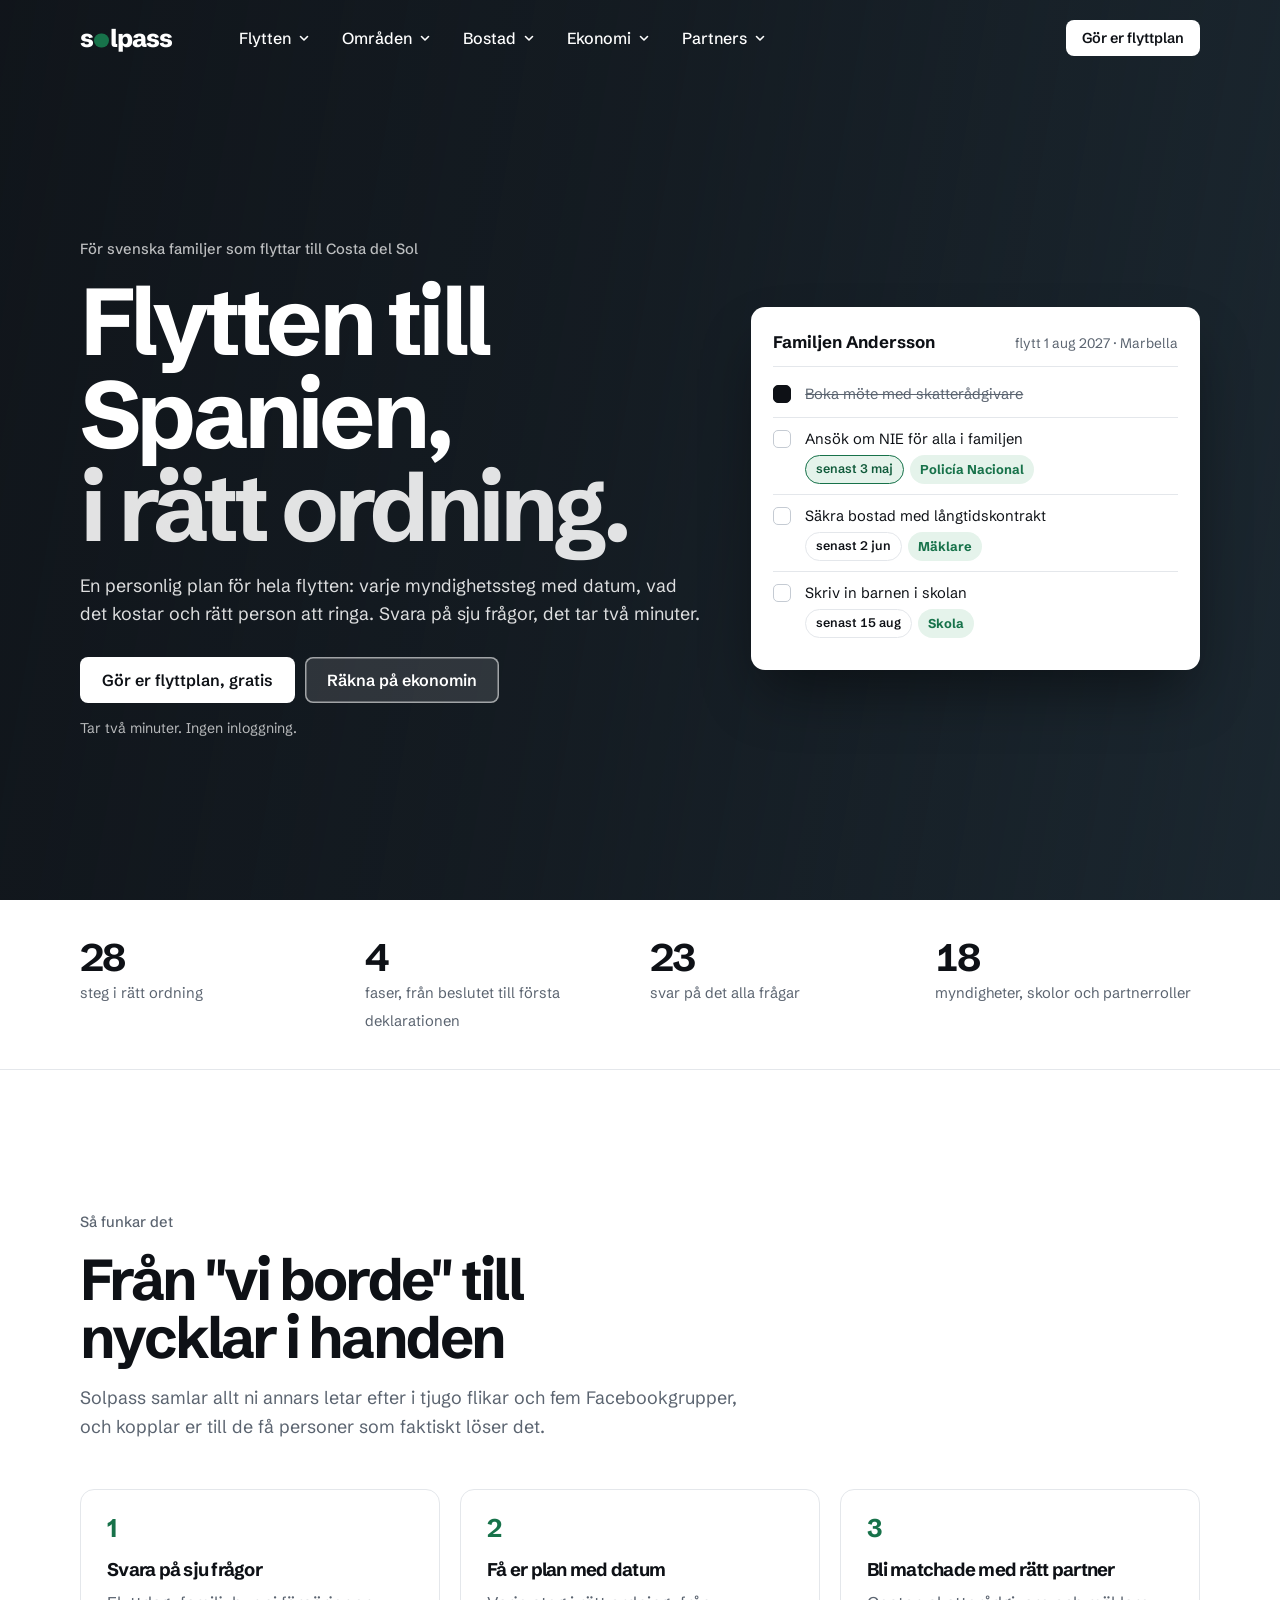
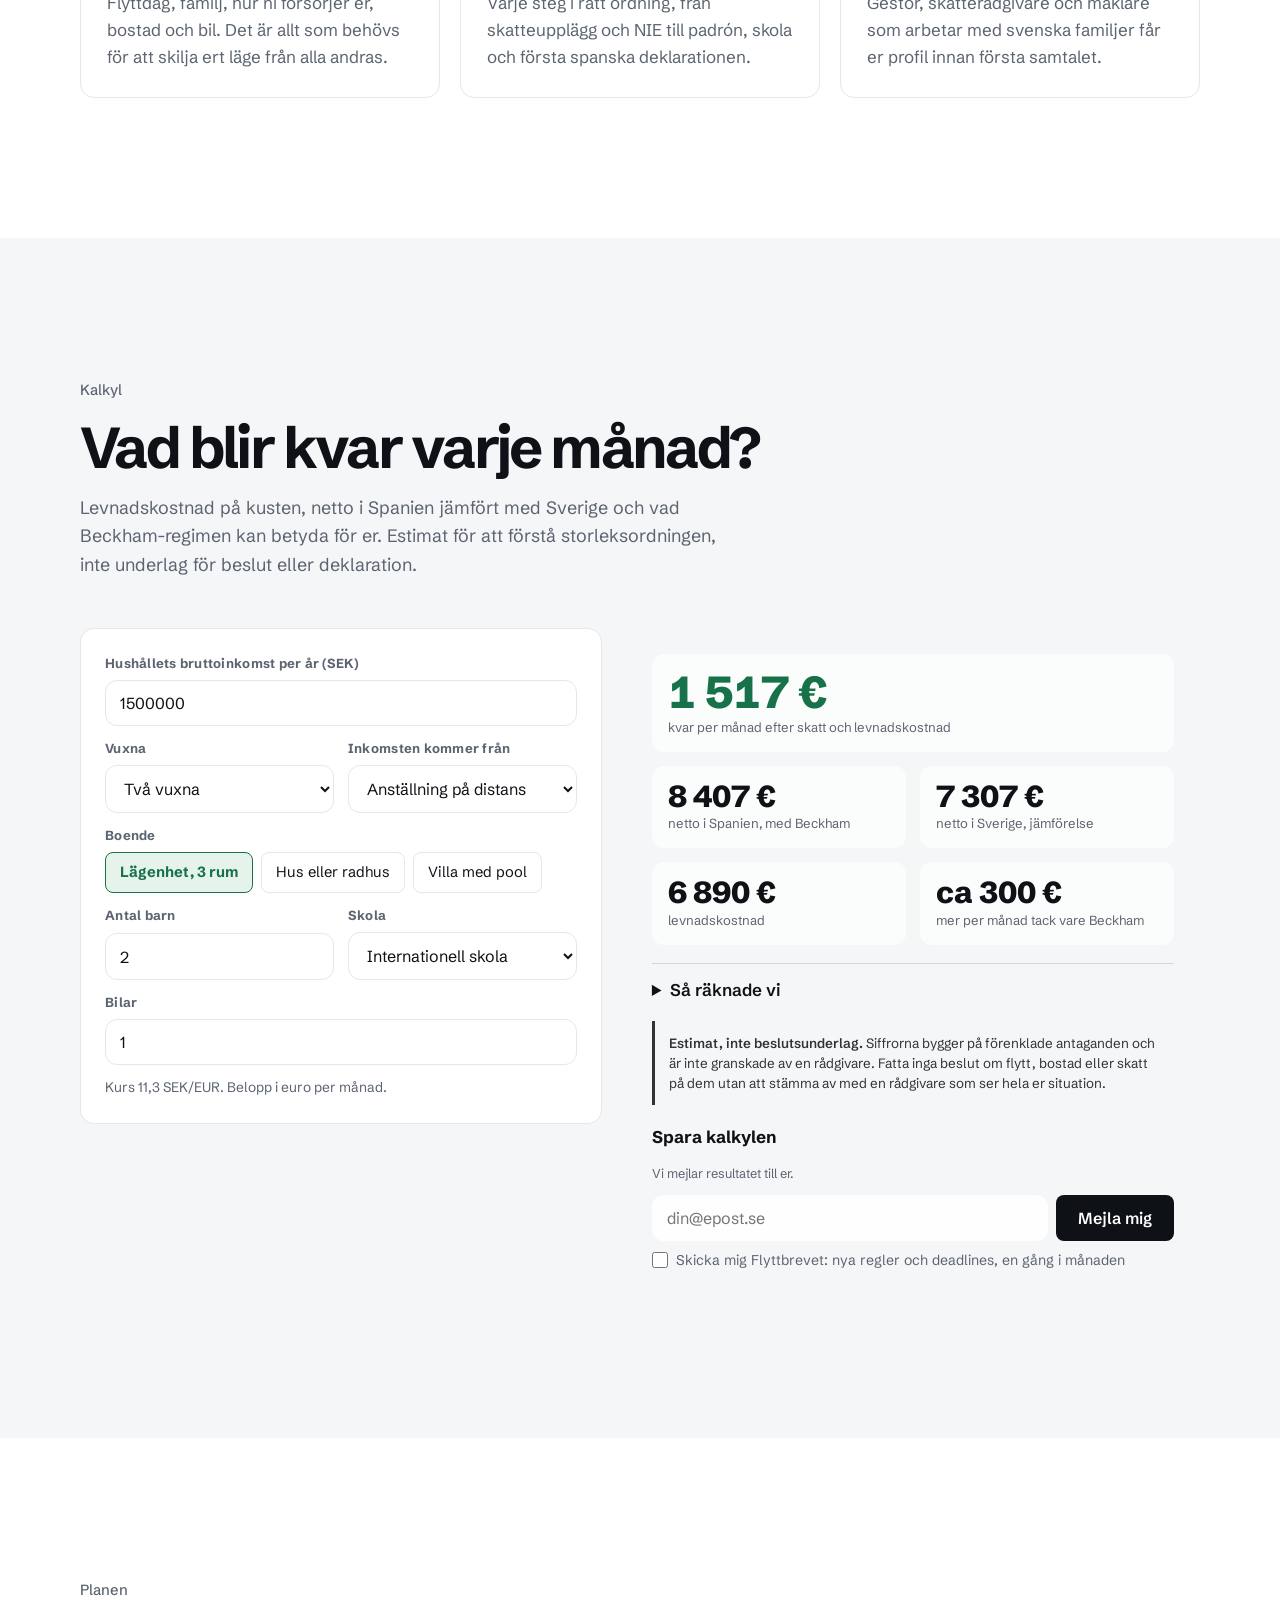
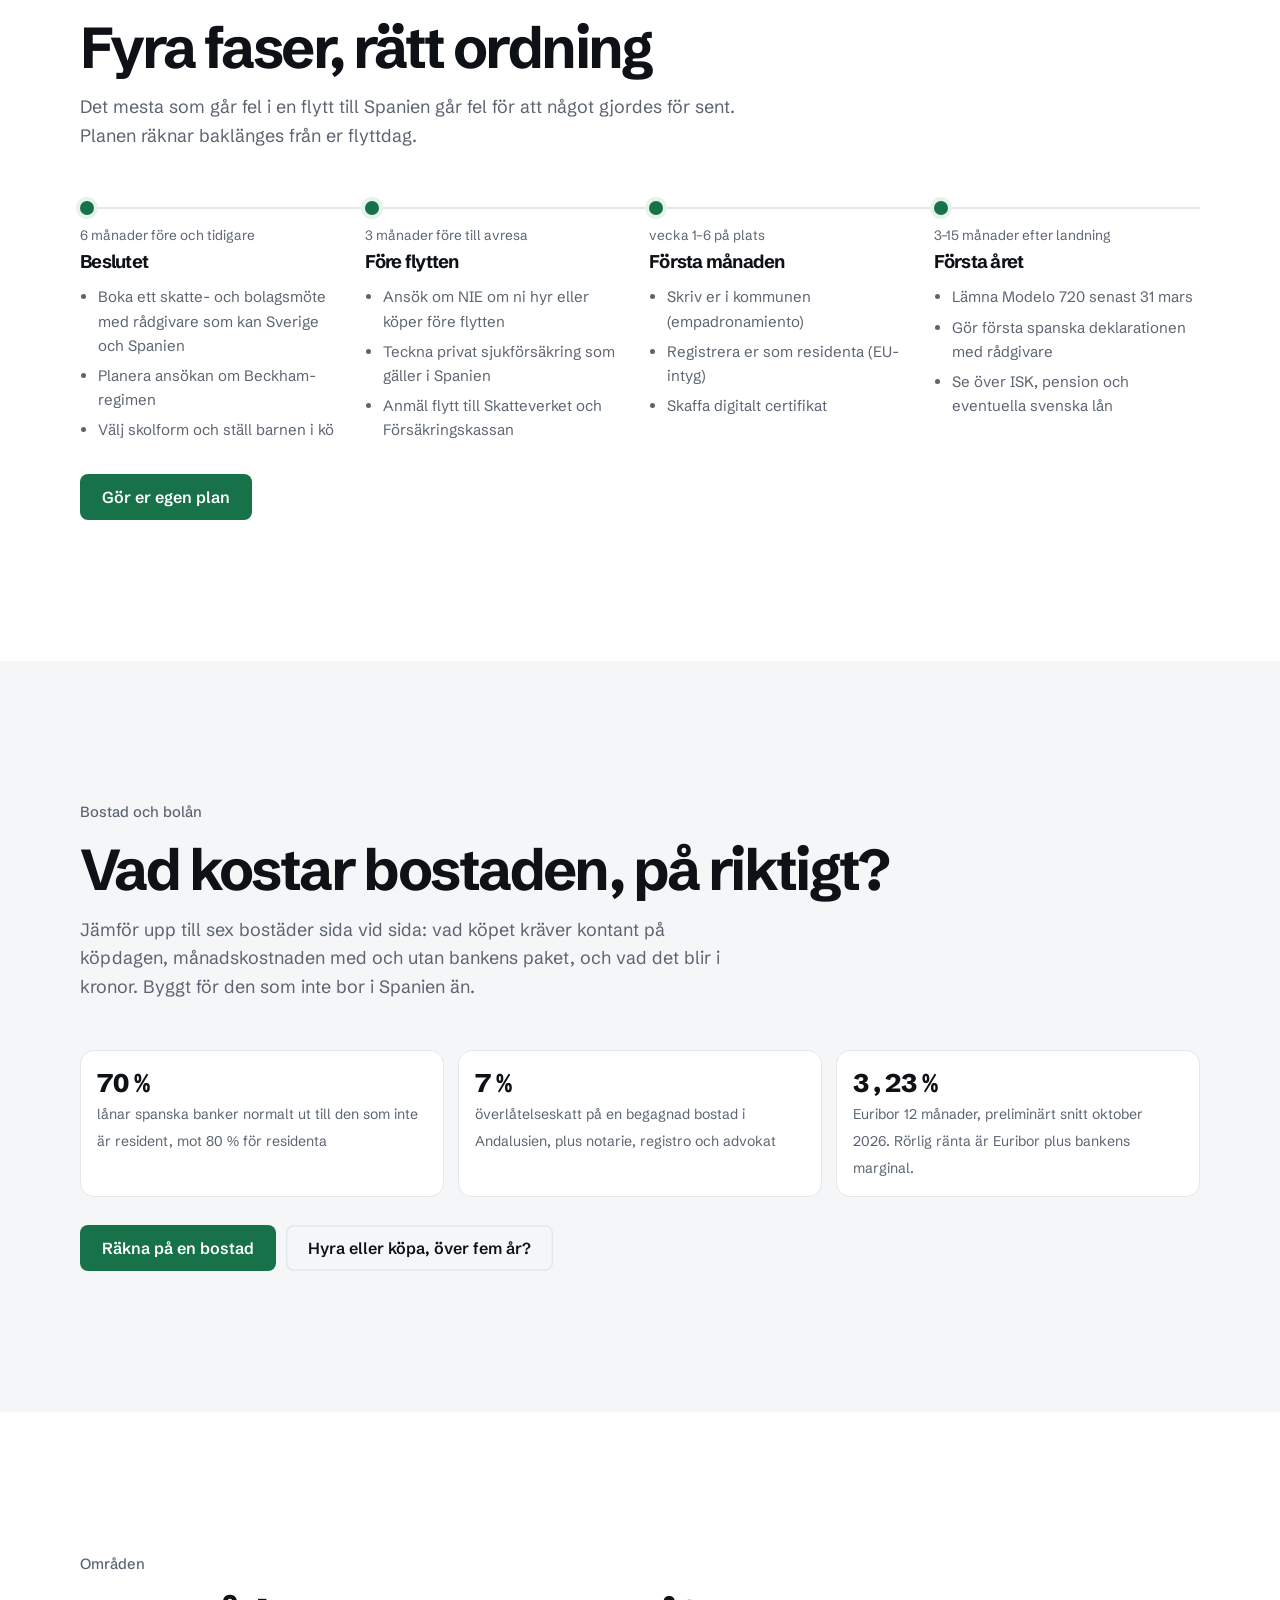
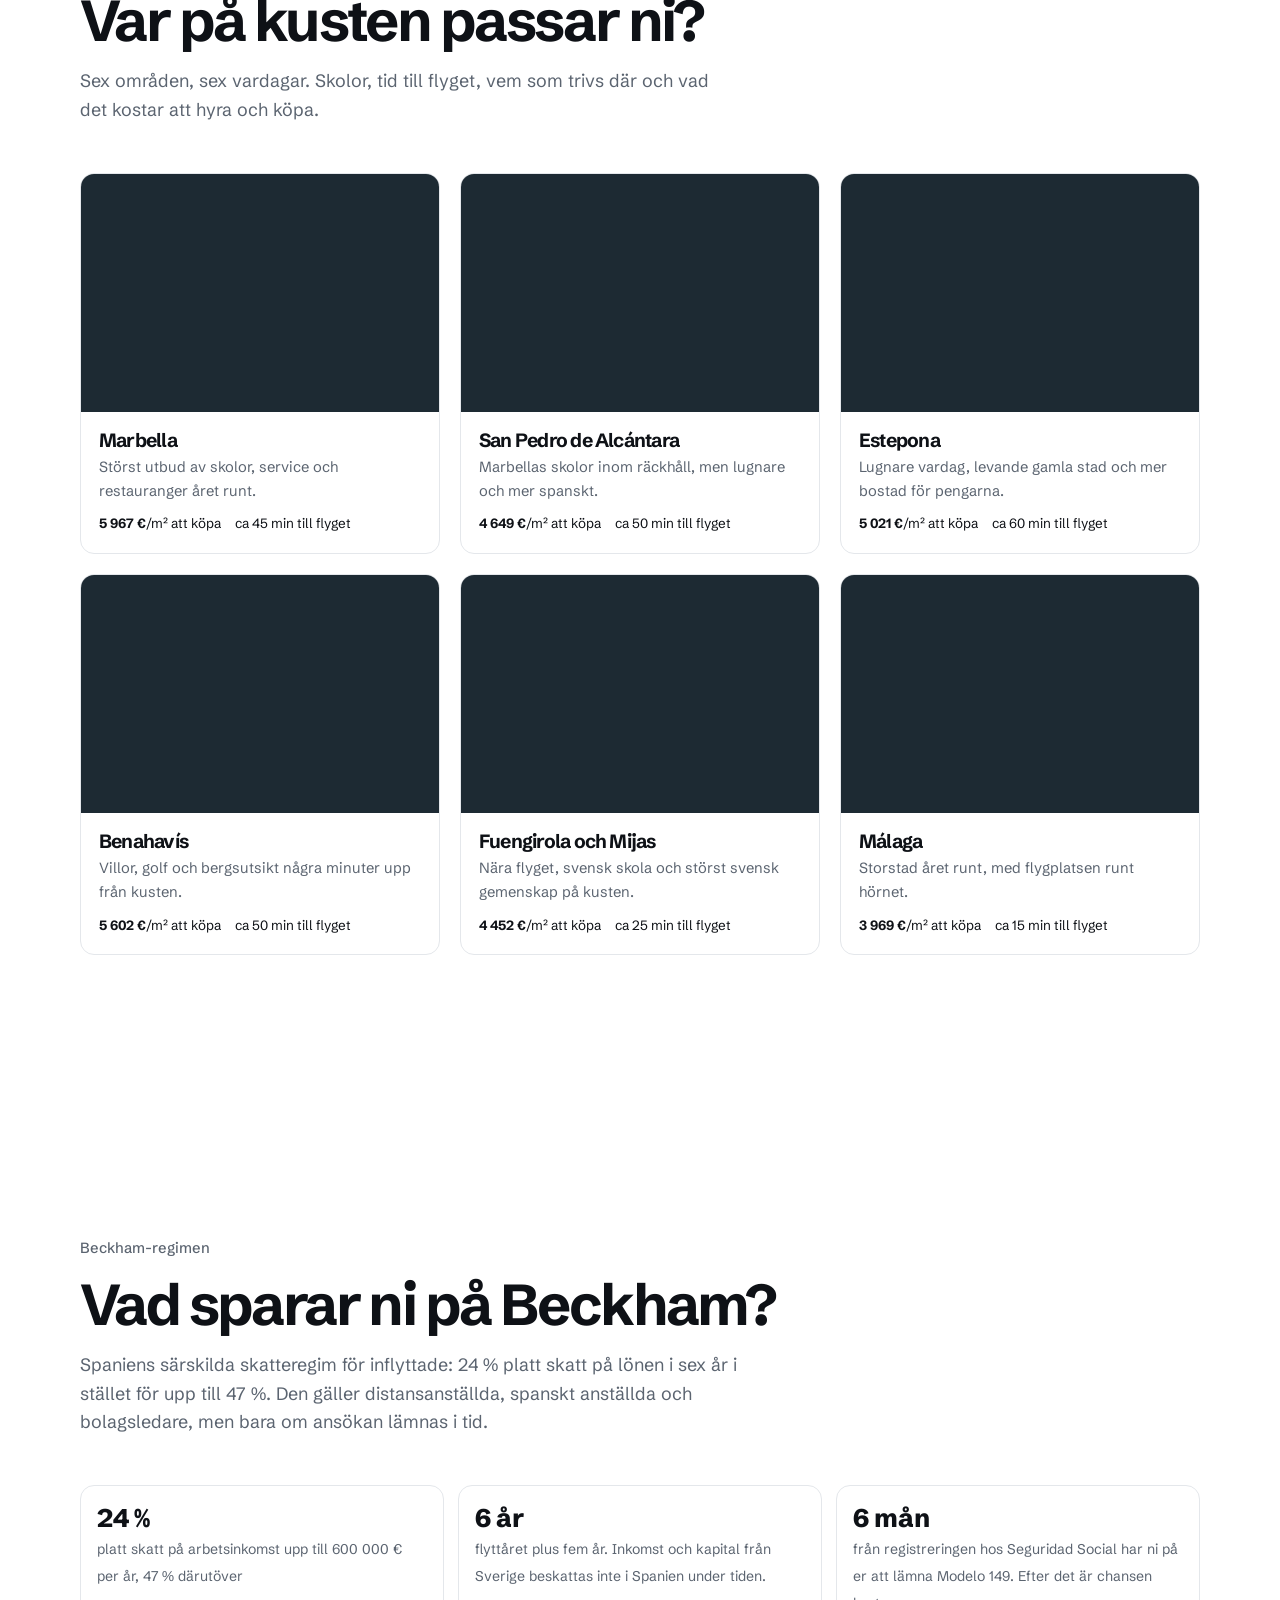
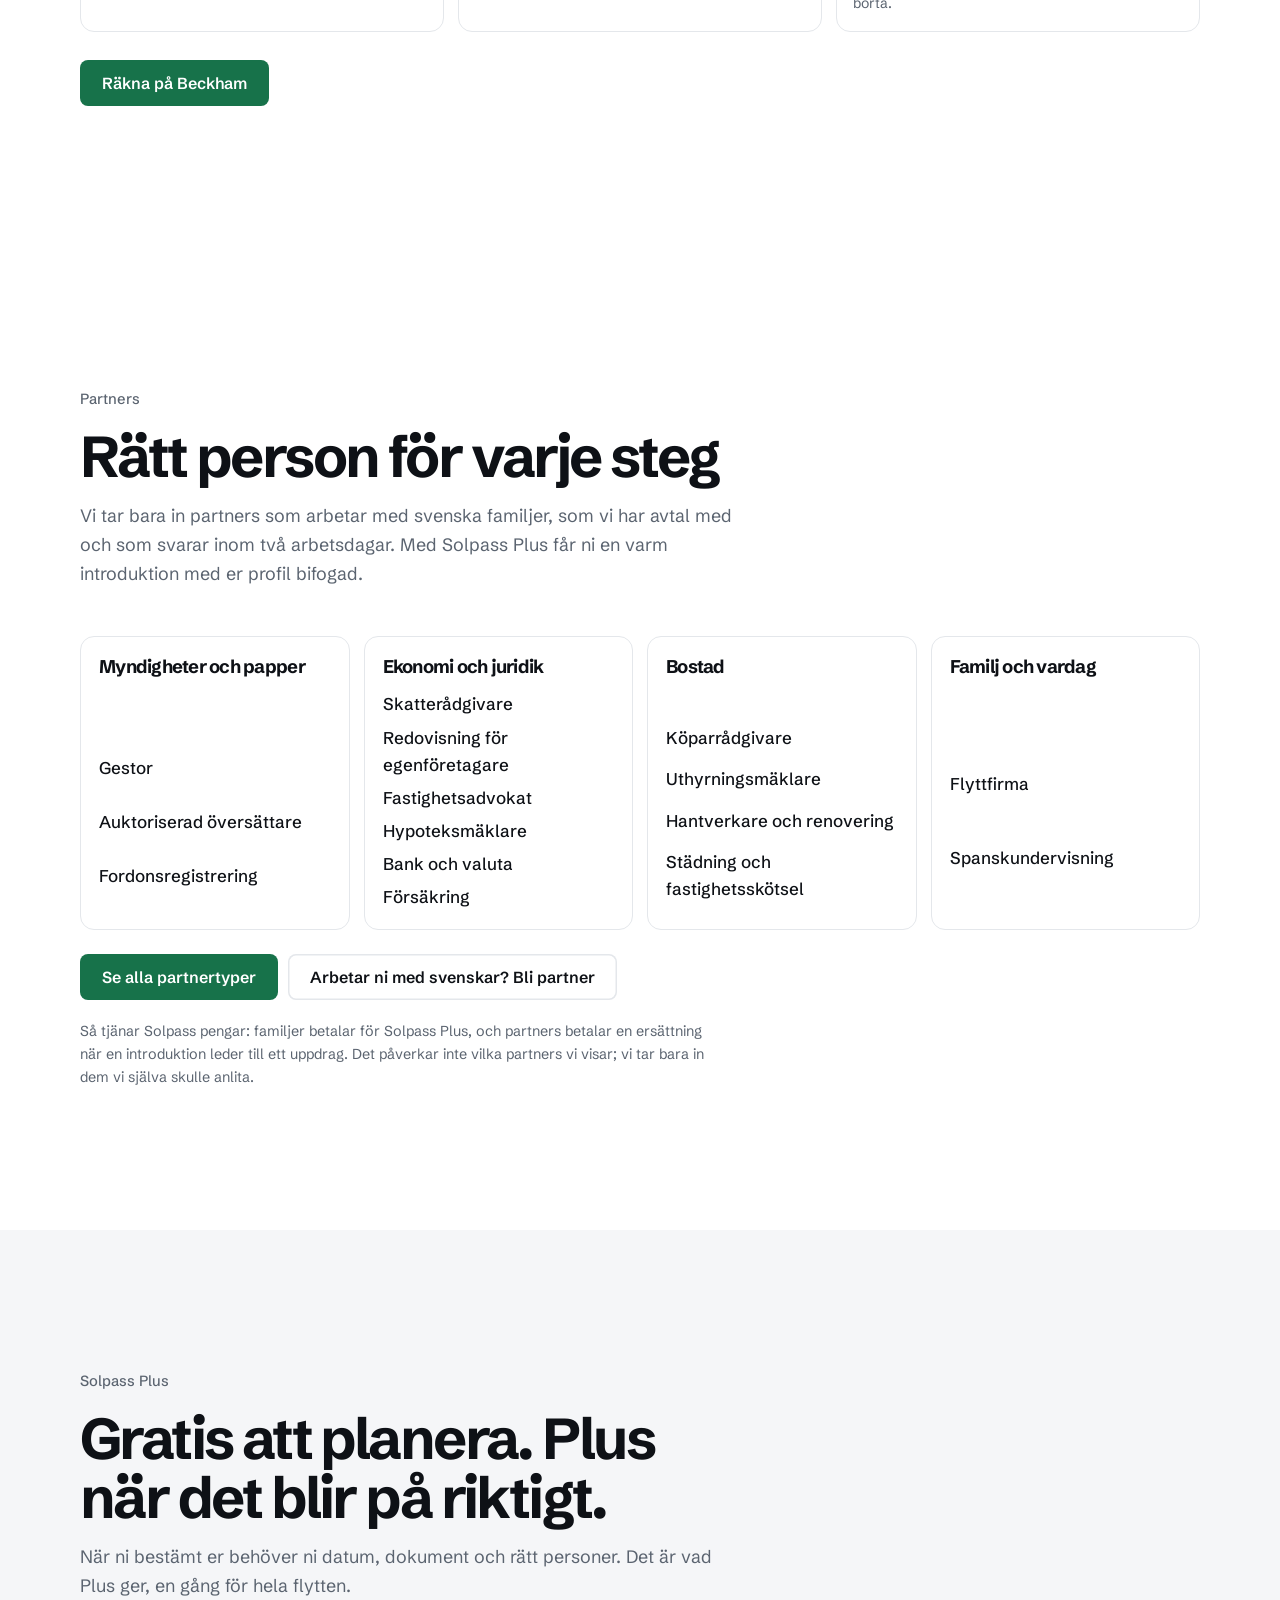
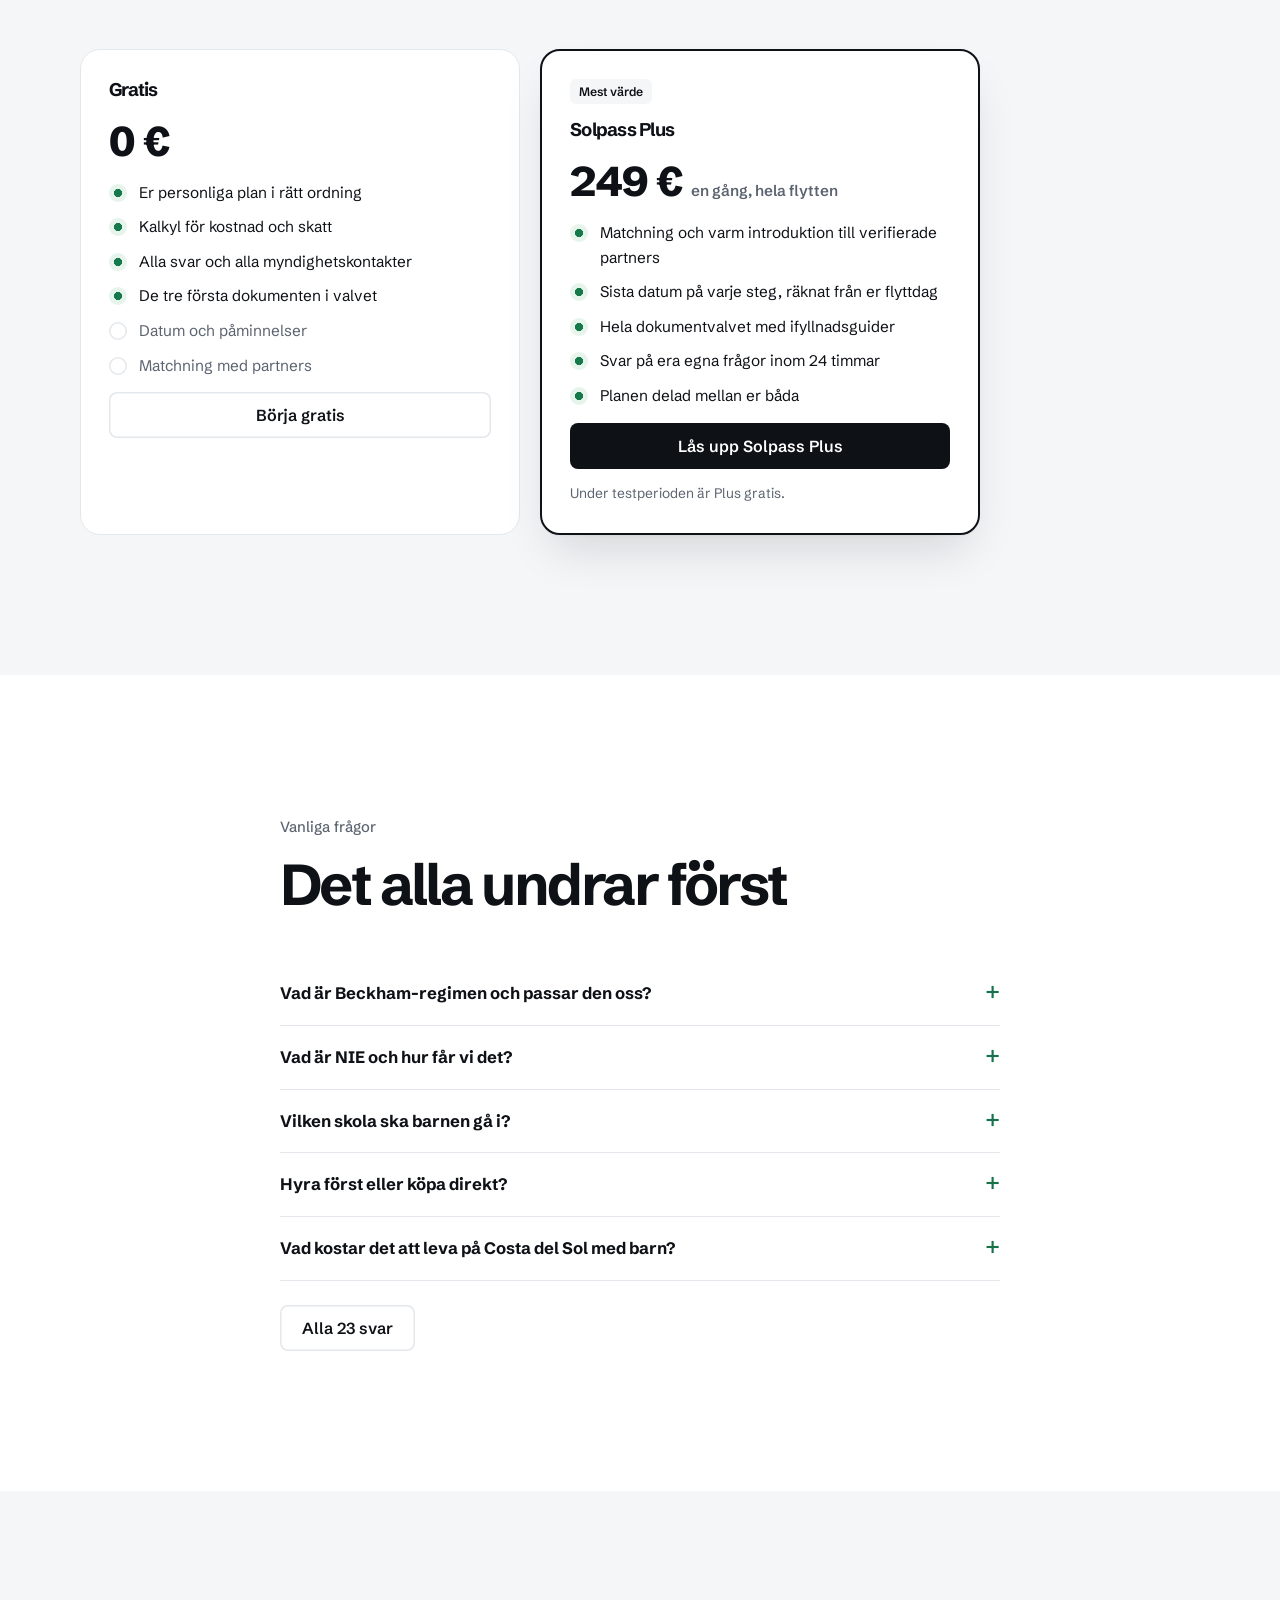
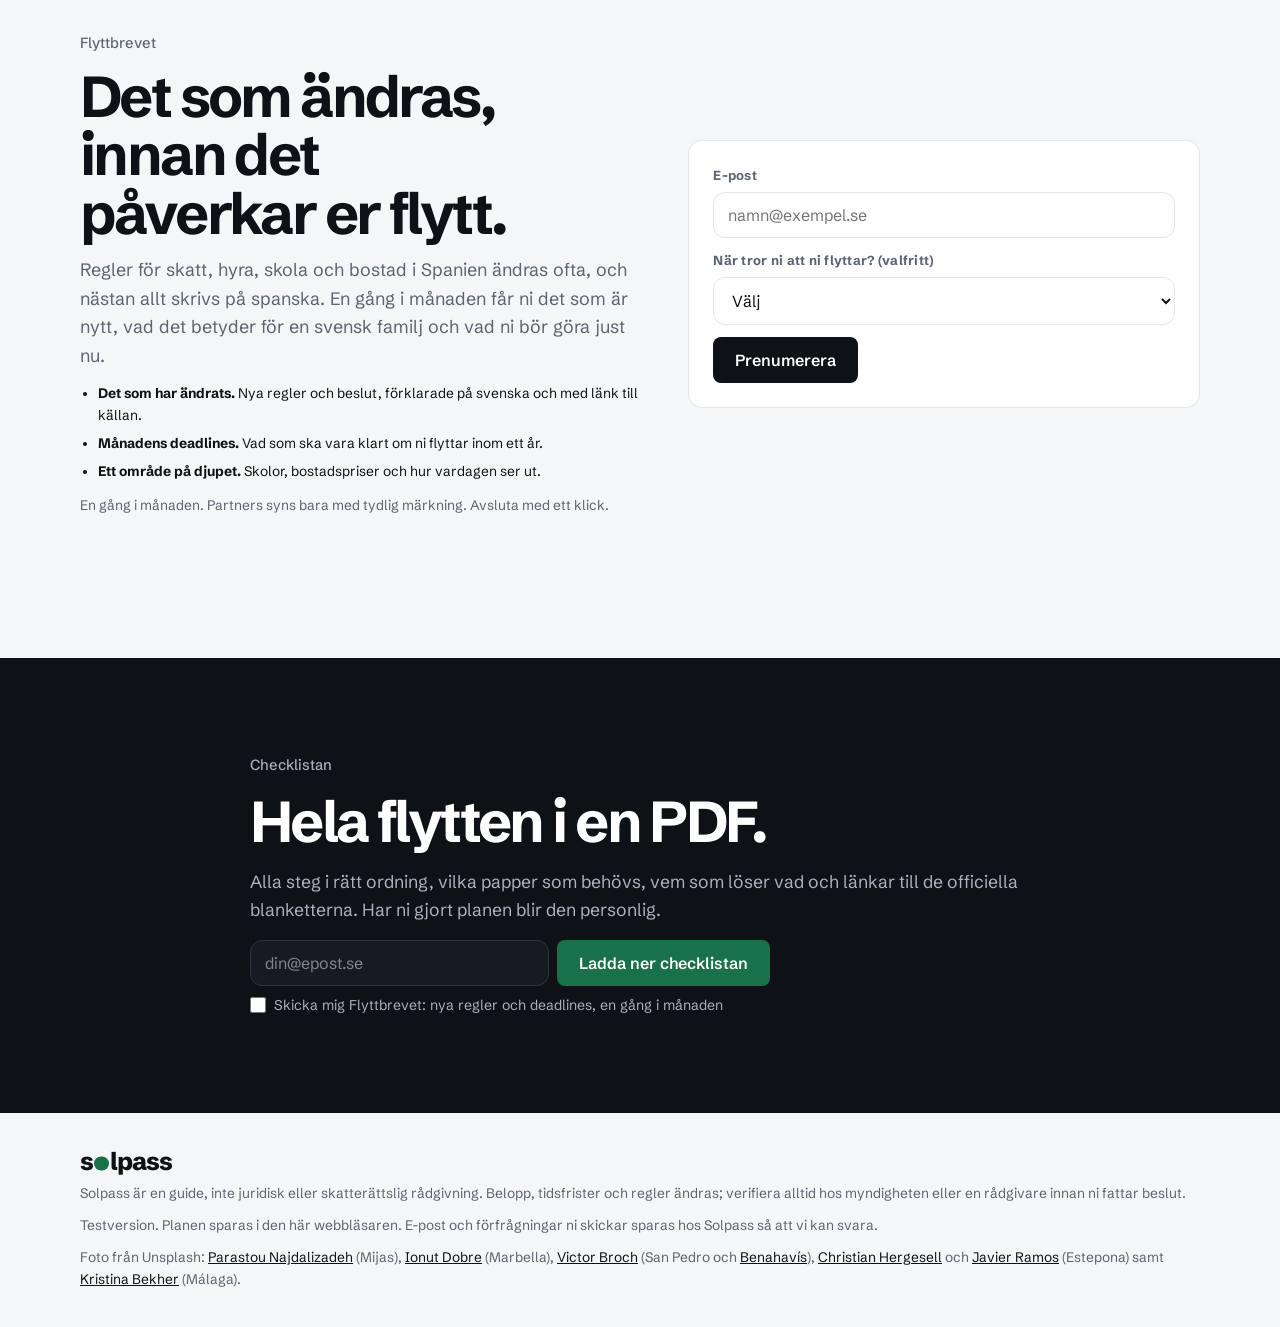
==== commit f569e297: "Explain what Flyttbrevet contains and why to subscribe Co-Authored-By: Claude Opus 5.5 <noreply@anth" ====
--- a/index.html
+++ b/index.html
@@ -735,7 +735,7 @@
         <div class="result">
           <div id="calcOut" class="stack" style="gap:18px"></div>
       <p class="est"><b>Estimat, inte beslutsunderlag.</b> Siffrorna bygger på förenklade antaganden och är inte granskade av en rådgivare. Fatta inga beslut om flytt, bostad eller skatt på dem utan att stämma av med en rådgivare som ser hela er situation.</p>
-          <div class="stack" id="calcCap"><b>Spara kalkylen</b><p class="note">Vi mejlar resultatet till er.</p><form class="capture" onsubmit="return false" id="calcForm"><input type="email" required placeholder="din@epost.se" aria-label="E-post" id="calcEmail"><button class="btn sun" type="submit">Mejla mig</button><label class="nl"><input type="checkbox" data-nl> Skicka mig Flyttbrevet, en gång i månaden</label></form><p class="err" id="calcErr" hidden></p></div>
+          <div class="stack" id="calcCap"><b>Spara kalkylen</b><p class="note">Vi mejlar resultatet till er.</p><form class="capture" onsubmit="return false" id="calcForm"><input type="email" required placeholder="din@epost.se" aria-label="E-post" id="calcEmail"><button class="btn sun" type="submit">Mejla mig</button><label class="nl"><input type="checkbox" data-nl> Skicka mig Flyttbrevet: nya regler och deadlines, en gång i månaden</label></form><p class="err" id="calcErr" hidden></p></div>
         </div>
       </div>
     </div>
@@ -864,8 +864,10 @@
     <div class="wrap letter">
       <div class="stack">
         <div class="eyebrow">Flyttbrevet</div>
-        <h2>Ett brev i månaden för er som planerar flytten.</h2>
-        <p class="lead">Nya regler och deadlines, ett område i taget och en familj som berättar hur det faktiskt gick. Inget annat, och ni avslutar med ett klick.</p>
+        <h2>Det som ändras, innan det påverkar er flytt.</h2>
+        <p class="lead">Regler för skatt, hyra, skola och bostad i Spanien ändras ofta, och nästan allt skrivs på spanska. En gång i månaden får ni det som är nytt, vad det betyder för en svensk familj och vad ni bör göra just nu.</p>
+        <ul class="small" style="margin:0;padding-left:18px;display:grid;gap:6px"><li><b>Det som har ändrats.</b> Nya regler och beslut, förklarade på svenska och med länk till källan.</li><li><b>Månadens deadlines.</b> Vad som ska vara klart om ni flyttar inom ett år.</li><li><b>Ett område på djupet.</b> Skolor, bostadspriser och hur vardagen ser ut.</li></ul>
+        <p class="small muted" style="margin:0">En gång i månaden. Partners syns bara med tydlig märkning. Avsluta med ett klick.</p>
       </div>
       <div>
         <form class="card stack" id="nlForm" onsubmit="return false">
@@ -884,7 +886,7 @@
       <div class="eyebrow">Checklistan</div>
       <h2>Hela flytten i en PDF.</h2>
       <p>Alla steg i rätt ordning, vilka papper som behövs, vem som löser vad och länkar till de officiella blanketterna. Har ni gjort planen blir den personlig.</p>
-      <form class="capture" id="checklistForm" onsubmit="return false"><input type="email" id="cl_email" required placeholder="din@epost.se" aria-label="E-post"><button class="btn sun" type="submit">Ladda ner checklistan</button><label class="nl"><input type="checkbox" data-nl> Skicka mig Flyttbrevet, en gång i månaden</label></form>
+      <form class="capture" id="checklistForm" onsubmit="return false"><input type="email" id="cl_email" required placeholder="din@epost.se" aria-label="E-post"><button class="btn sun" type="submit">Ladda ner checklistan</button><label class="nl"><input type="checkbox" data-nl> Skicka mig Flyttbrevet: nya regler och deadlines, en gång i månaden</label></form>
       <p class="err" id="cl_err" hidden></p>
       <div class="ok-msg" id="cl_ok" hidden>Klart. Checklistan laddas ner nu. <button class="linkbtn" type="button" data-pdf style="color:inherit">Ladda ner igen</button></div>
     </div>
@@ -1021,7 +1023,7 @@
     <div class="result">
       <div id="rbOut" class="stack" style="gap:18px"></div>
       <p class="est"><b>Estimat, inte beslutsunderlag.</b> Siffrorna bygger på förenklade antaganden och är inte granskade av en rådgivare. Fatta inga beslut om flytt, bostad eller skatt på dem utan att stämma av med en rådgivare som ser hela er situation.</p>
-      <div class="stack" id="rbCap"><b>Spara jämförelsen</b><p class="note">Vi skickar den till er. Vill ni ha bostäder att räkna på kan ni bli kontaktade av mäklare i bostadsguiden.</p><form class="capture" onsubmit="return false" id="rbForm"><input type="email" required placeholder="din@epost.se" aria-label="E-post" id="rbEmail"><button class="btn sun" type="submit">Skicka</button><label class="nl"><input type="checkbox" data-nl> Skicka mig Flyttbrevet, en gång i månaden</label></form><p class="err" id="rbErr" hidden></p></div>
+      <div class="stack" id="rbCap"><b>Spara jämförelsen</b><p class="note">Vi skickar den till er. Vill ni ha bostäder att räkna på kan ni bli kontaktade av mäklare i bostadsguiden.</p><form class="capture" onsubmit="return false" id="rbForm"><input type="email" required placeholder="din@epost.se" aria-label="E-post" id="rbEmail"><button class="btn sun" type="submit">Skicka</button><label class="nl"><input type="checkbox" data-nl> Skicka mig Flyttbrevet: nya regler och deadlines, en gång i månaden</label></form><p class="err" id="rbErr" hidden></p></div>
     </div>
   </div>
 </div></div>
@@ -1057,7 +1059,7 @@
     <div class="result">
       <div id="bkOut" class="stack" style="gap:18px"></div>
       <p class="est"><b>Estimat, inte beslutsunderlag.</b> Siffrorna bygger på förenklade antaganden och är inte granskade av en rådgivare. Fatta inga beslut om flytt, bostad eller skatt på dem utan att stämma av med en rådgivare som ser hela er situation.</p>
-      <div class="stack" id="bkCap"><b>Få kalkylen granskad</b><p class="note">En skatterådgivare som kan både Sverige och Spanien bekräftar om ni kvalificerar och hur ansökan ska göras. Vi skickar kalkylen till er och till rådgivaren.</p><form class="capture" onsubmit="return false" id="bkForm"><input type="email" required placeholder="din@epost.se" aria-label="E-post" id="bkEmail"><button class="btn sun" type="submit">Skicka</button><label class="nl"><input type="checkbox" data-nl> Skicka mig Flyttbrevet, en gång i månaden</label></form><p class="err" id="bkErr" hidden></p></div>
+      <div class="stack" id="bkCap"><b>Få kalkylen granskad</b><p class="note">En skatterådgivare som kan både Sverige och Spanien bekräftar om ni kvalificerar och hur ansökan ska göras. Vi skickar kalkylen till er och till rådgivaren.</p><form class="capture" onsubmit="return false" id="bkForm"><input type="email" required placeholder="din@epost.se" aria-label="E-post" id="bkEmail"><button class="btn sun" type="submit">Skicka</button><label class="nl"><input type="checkbox" data-nl> Skicka mig Flyttbrevet: nya regler och deadlines, en gång i månaden</label></form><p class="err" id="bkErr" hidden></p></div>
     </div>
   </div>
   <div class="card stack" style="margin-top:24px">
@@ -1145,7 +1147,7 @@
             <label class="nl"><input type="checkbox" id="b_consent" required> Ni får dela våra uppgifter med det antal mäklare vi valt ovan, och bara med dem.</label>
             <div class="capture"><input type="email" id="b_email" required placeholder="din@epost.se" aria-label="E-post"><button class="btn sun" type="submit">Bli kontaktade</button></div>
             <p class="err" id="b_err" hidden></p>
-          <label class="nl"><input type="checkbox" data-nl> Skicka mig Flyttbrevet, en gång i månaden</label></form>
+          <label class="nl"><input type="checkbox" data-nl> Skicka mig Flyttbrevet: nya regler och deadlines, en gång i månaden</label></form>
           <div class="ok-msg" id="b_ok" hidden>Tack. Vi matchar er med mäklare i området, och de hör av sig till er.</div>
           <p class="disclose">Mäklarna är fristående från Solpass. Solpass kan få ersättning från dem när en introduktion leder till ett uppdrag, och vi berättar hur innan ni bestämmer er. Ni väljer själva och kan alltid anlita någon annan.</p>
         </div>
@@ -1256,7 +1258,7 @@
       <label class="field"><span>E-post för svaret</span><input id="askMail" type="email" required placeholder="din@epost.se"></label>
     </div>
     <div class="row"><button class="btn sea" type="submit">Skicka frågan</button><span class="err" id="askErr" hidden></span></div>
-  <label class="nl"><input type="checkbox" data-nl> Skicka mig Flyttbrevet, en gång i månaden</label></form>
+  <label class="nl"><input type="checkbox" data-nl> Skicka mig Flyttbrevet: nya regler och deadlines, en gång i månaden</label></form>
   <div id="askDone" class="ok-msg" style="margin-top:16px" hidden></div>
 </div></div>
 </main>
@@ -1587,7 +1589,7 @@
     body = `<div class="grid2"><label class="field"><span>Namn på hushållet (valfritt)</span><input type="text" id="wzName" value="${esc(state.hushall)}" placeholder="Familjen Andersson"></label>
       <label class="field"><span>E-post</span><input type="email" id="wzEmail" value="${esc(state.email)}" placeholder="din@epost.se" autocomplete="email"></label></div>
       <p class="err" id="wzErr" hidden></p>
-      <label class="nl"><input type="checkbox" id="wzNl"> Skicka mig Flyttbrevet, en gång i månaden</label>
+      <label class="nl"><input type="checkbox" id="wzNl"> Skicka mig Flyttbrevet: nya regler och deadlines, en gång i månaden</label>
       <div class="row"><button class="btn sun" id="wzDone">Visa vår plan</button><button class="linkbtn" id="wzSkipMail">Visa planen utan att spara</button></div>`;
   } else {
     body = `<div class="opts">${s.opts.map(([v,l,sub]) => `<button class="opt${state.answers[s.key] === v ? " sel" : ""}" data-v="${v}"><span>${l}${sub ? `<small>${sub}</small>` : ""}</span></button>`).join("")}</div>`;
@@ -2074,7 +2076,7 @@
           ${pickHtml("aNeed", "Vad vill ni veta?", ["Vilka delar som passar barnfamiljer", "Skolor och skolplatser", "Bostäder att hyra", "Bostäder att köpa", "Prisnivåer och vad vi får för pengarna", "Pendling och tid till flyget", "Vardag, vård och service"], {other: "Annan fråga", placeholder: "Skriv er fråga"})}
           ${pickHtml("aWhen", "När flyttar ni?", ["Inom 6 månader", "Om 6–12 månader", "Om mer än ett år", "Vi funderar bara"], {other: ""})}
           <label class="field"><span>E-post</span><input type="email" id="aEmail" required autocomplete="email" value="${esc(state.email)}"></label>
-          ${'<label class="nl"><input type="checkbox" data-nl> Skicka mig Flyttbrevet, en gång i månaden</label>'}
+          ${'<label class="nl"><input type="checkbox" data-nl> Skicka mig Flyttbrevet: nya regler och deadlines, en gång i månaden</label>'}
           <div class="row"><button class="btn sun" type="submit">Skicka frågan</button></div>
           <p class="err" id="aErr" hidden></p>
         </form>
@@ -2291,7 +2293,7 @@
         <div class="grid2">${pickHtml("ptWhen", "När?", WHEN_OPTS, {other: ""})}${pickHtml("ptArea", "Område", AREAS.map(a => a.name).concat(["Hela kusten"]), {other: "Annat område"})}</div>
         <div class="grid2"><label class="field"><span>Namn</span><input id="ptName" autocomplete="name" value="${esc(state.hushall)}"></label><label class="field"><span>E-post</span><input id="ptEmail" type="email" required autocomplete="email" value="${esc(state.email)}"></label></div>
         <label class="field"><span>Telefon (valfritt)</span><input id="ptTel" type="tel" autocomplete="tel"></label>
-        <label class="nl"><input type="checkbox" data-nl> Skicka mig Flyttbrevet, en gång i månaden</label>
+        <label class="nl"><input type="checkbox" data-nl> Skicka mig Flyttbrevet: nya regler och deadlines, en gång i månaden</label>
         <div class="row"><button class="btn sun" type="submit">Bli kopplade</button></div>
         <p class="err" id="ptErr" hidden></p>
       </form>
@@ -2656,7 +2658,7 @@
         ${pickHtml("hl_when", "När vill ni köpa?", ["Inom 6 månader", "6–12 månader", "Om mer än ett år"], {required: false, other: ""})}
       </div>
       <div class="row"><button class="btn sun" type="submit">Bli kontaktad</button><span class="err" id="hl_err" hidden></span></div>
-      <label class="nl"><input type="checkbox" data-nl> Skicka mig Flyttbrevet, en gång i månaden</label>
+      <label class="nl"><input type="checkbox" data-nl> Skicka mig Flyttbrevet: nya regler och deadlines, en gång i månaden</label>
     </form>`;
   const f = $("#homeLead"); if(!f || f.tagName !== "FORM") return;
   f.addEventListener("submit", async e => {
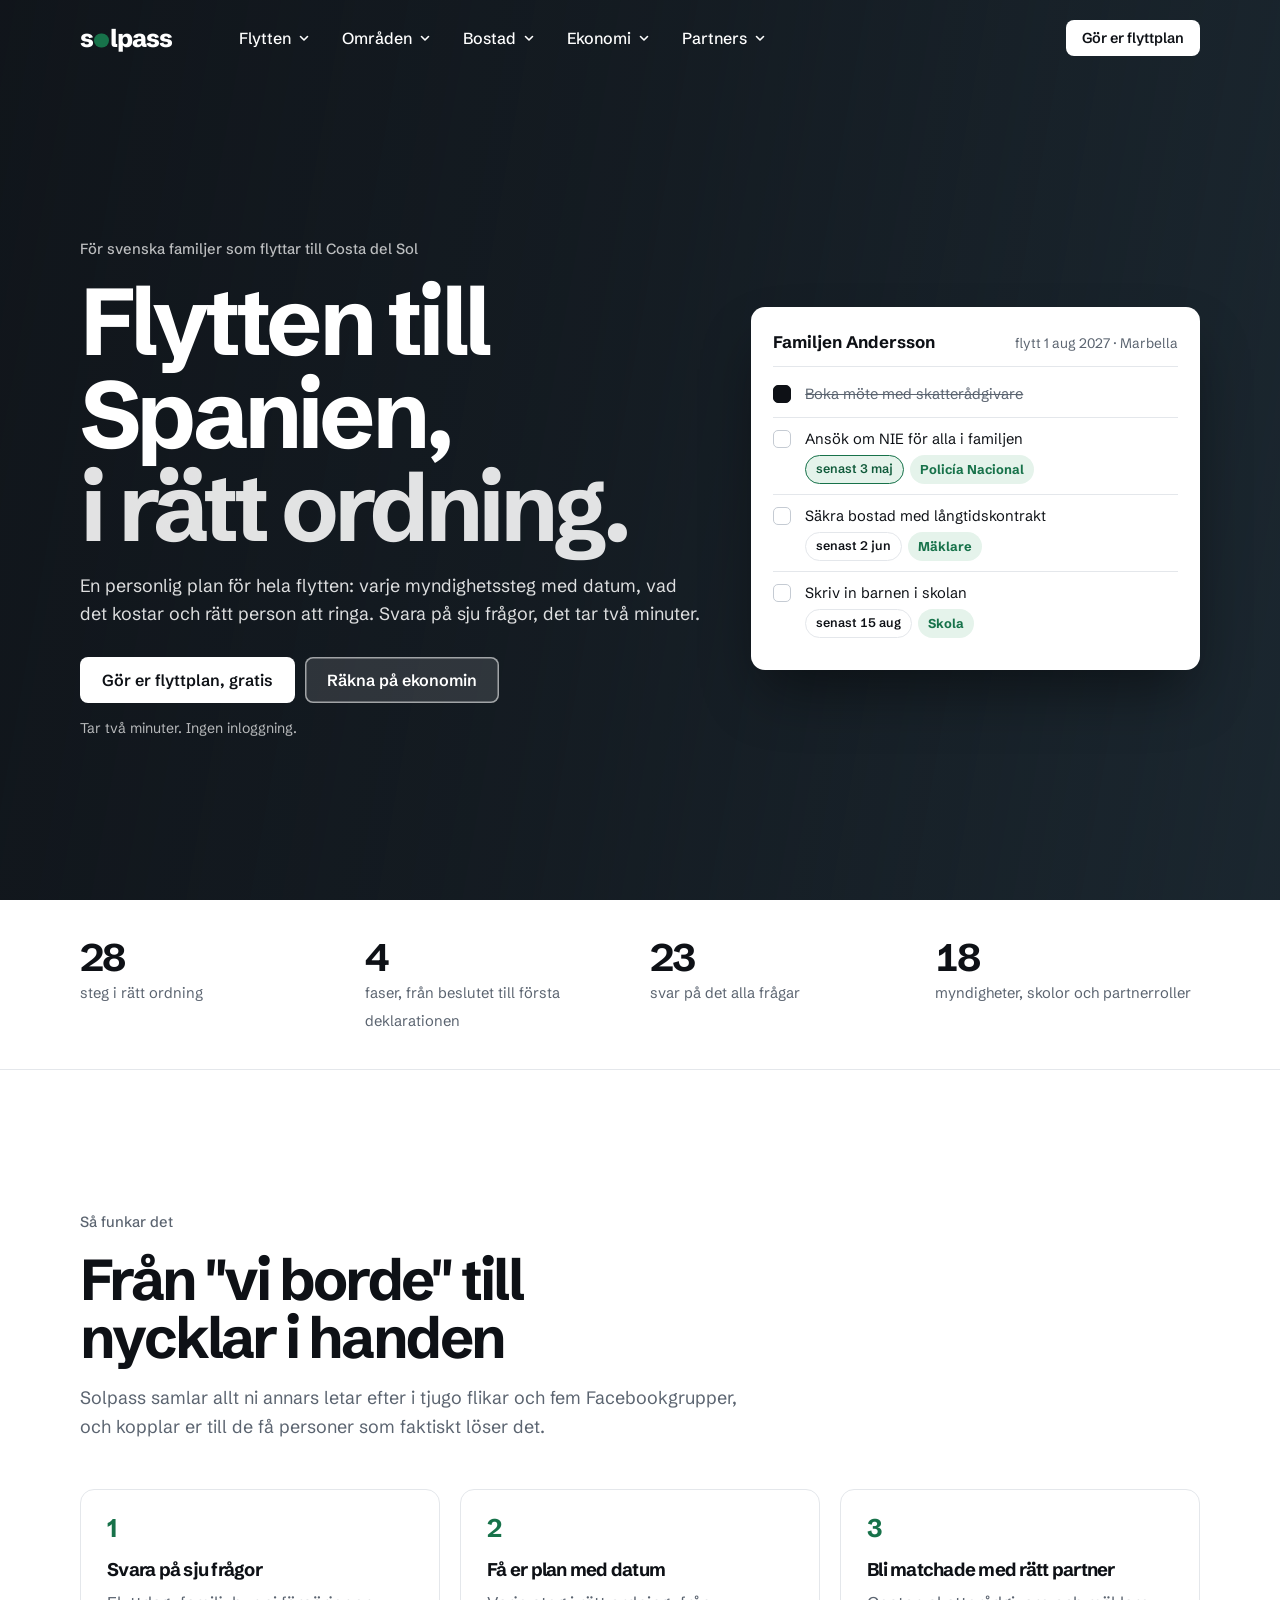
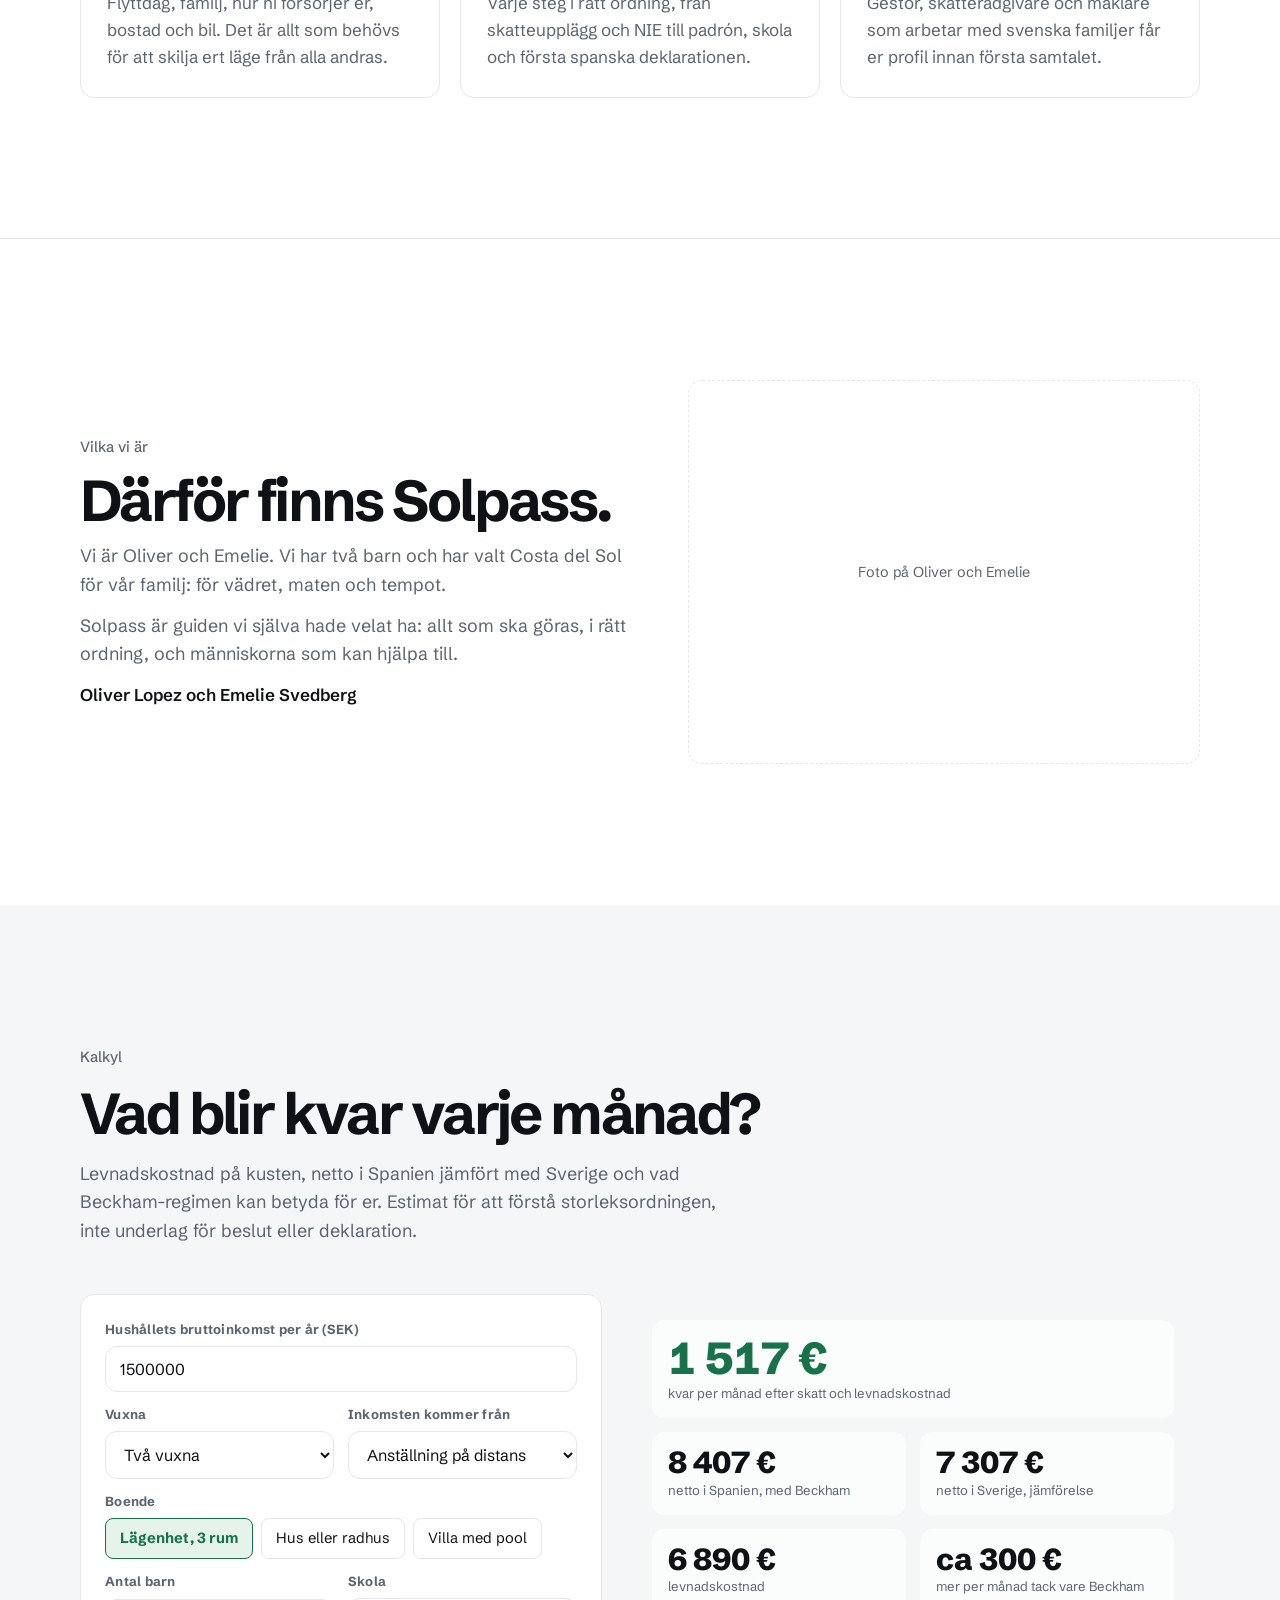
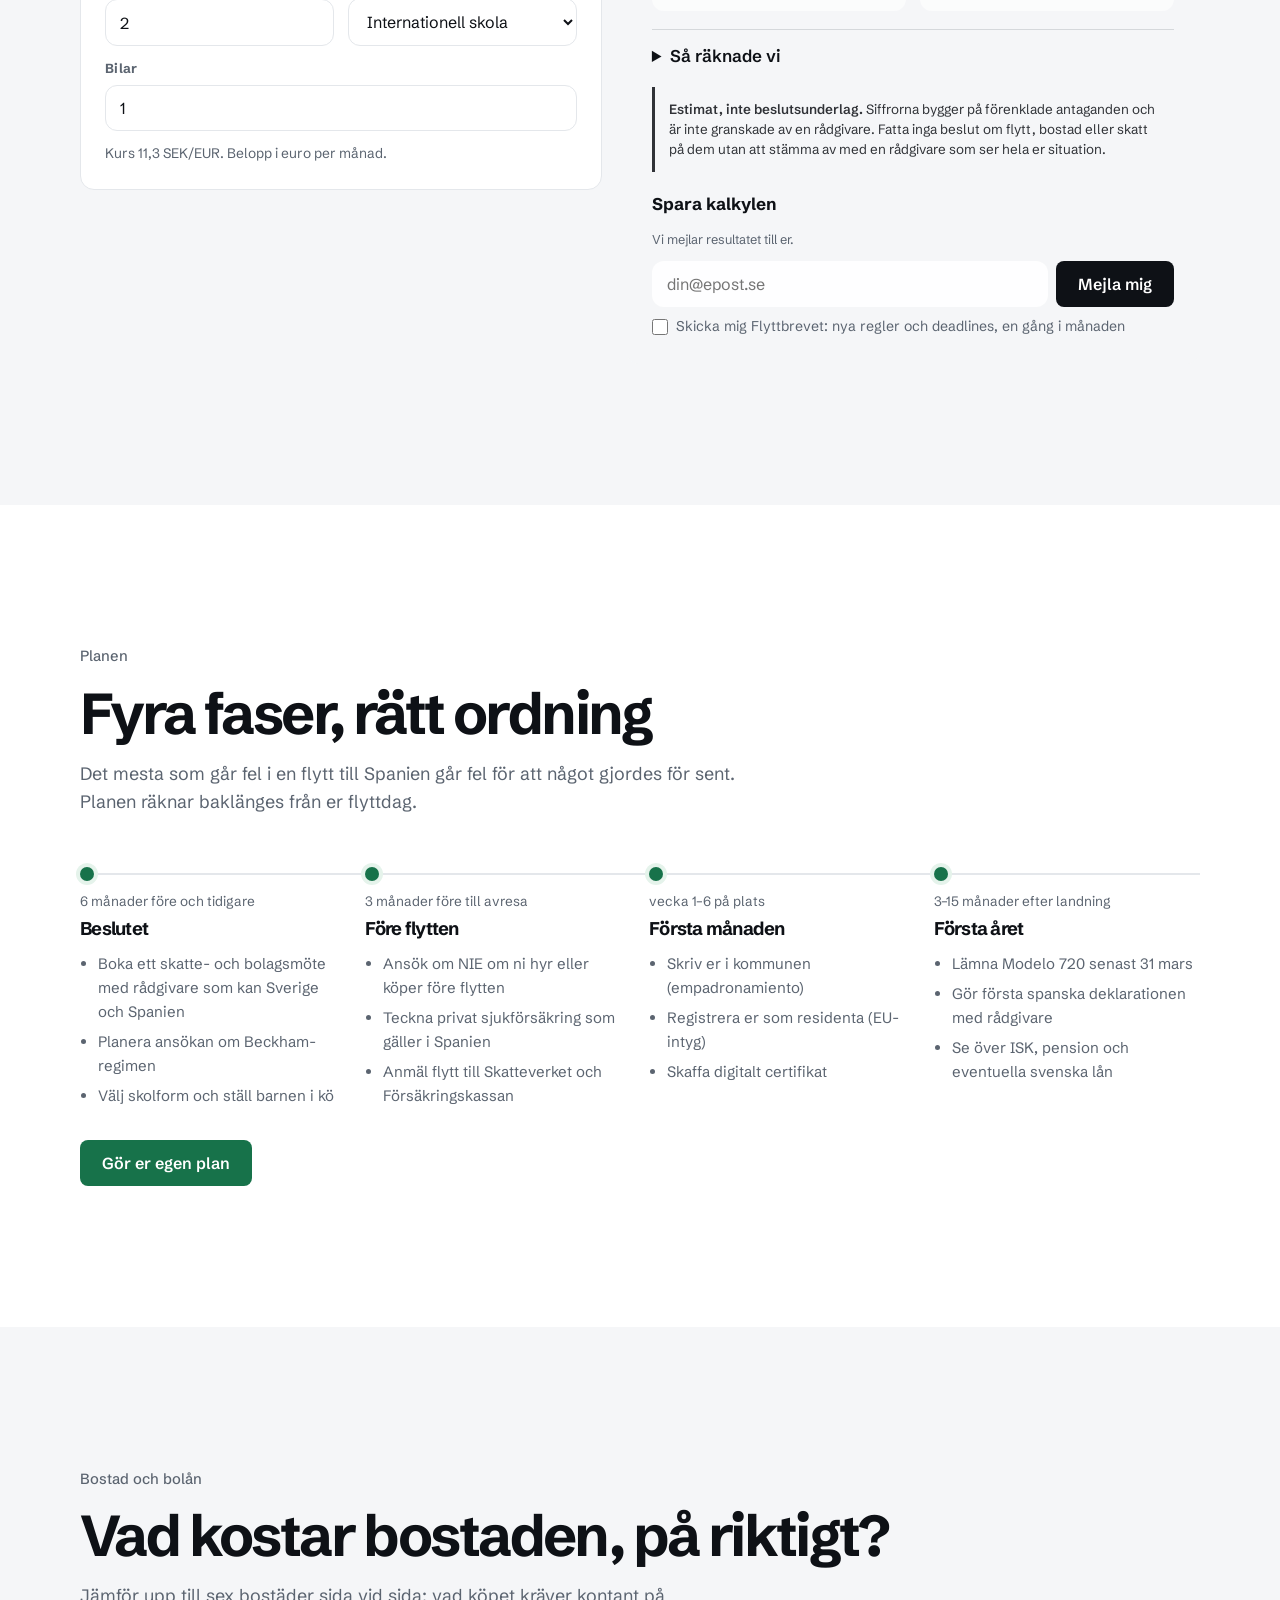
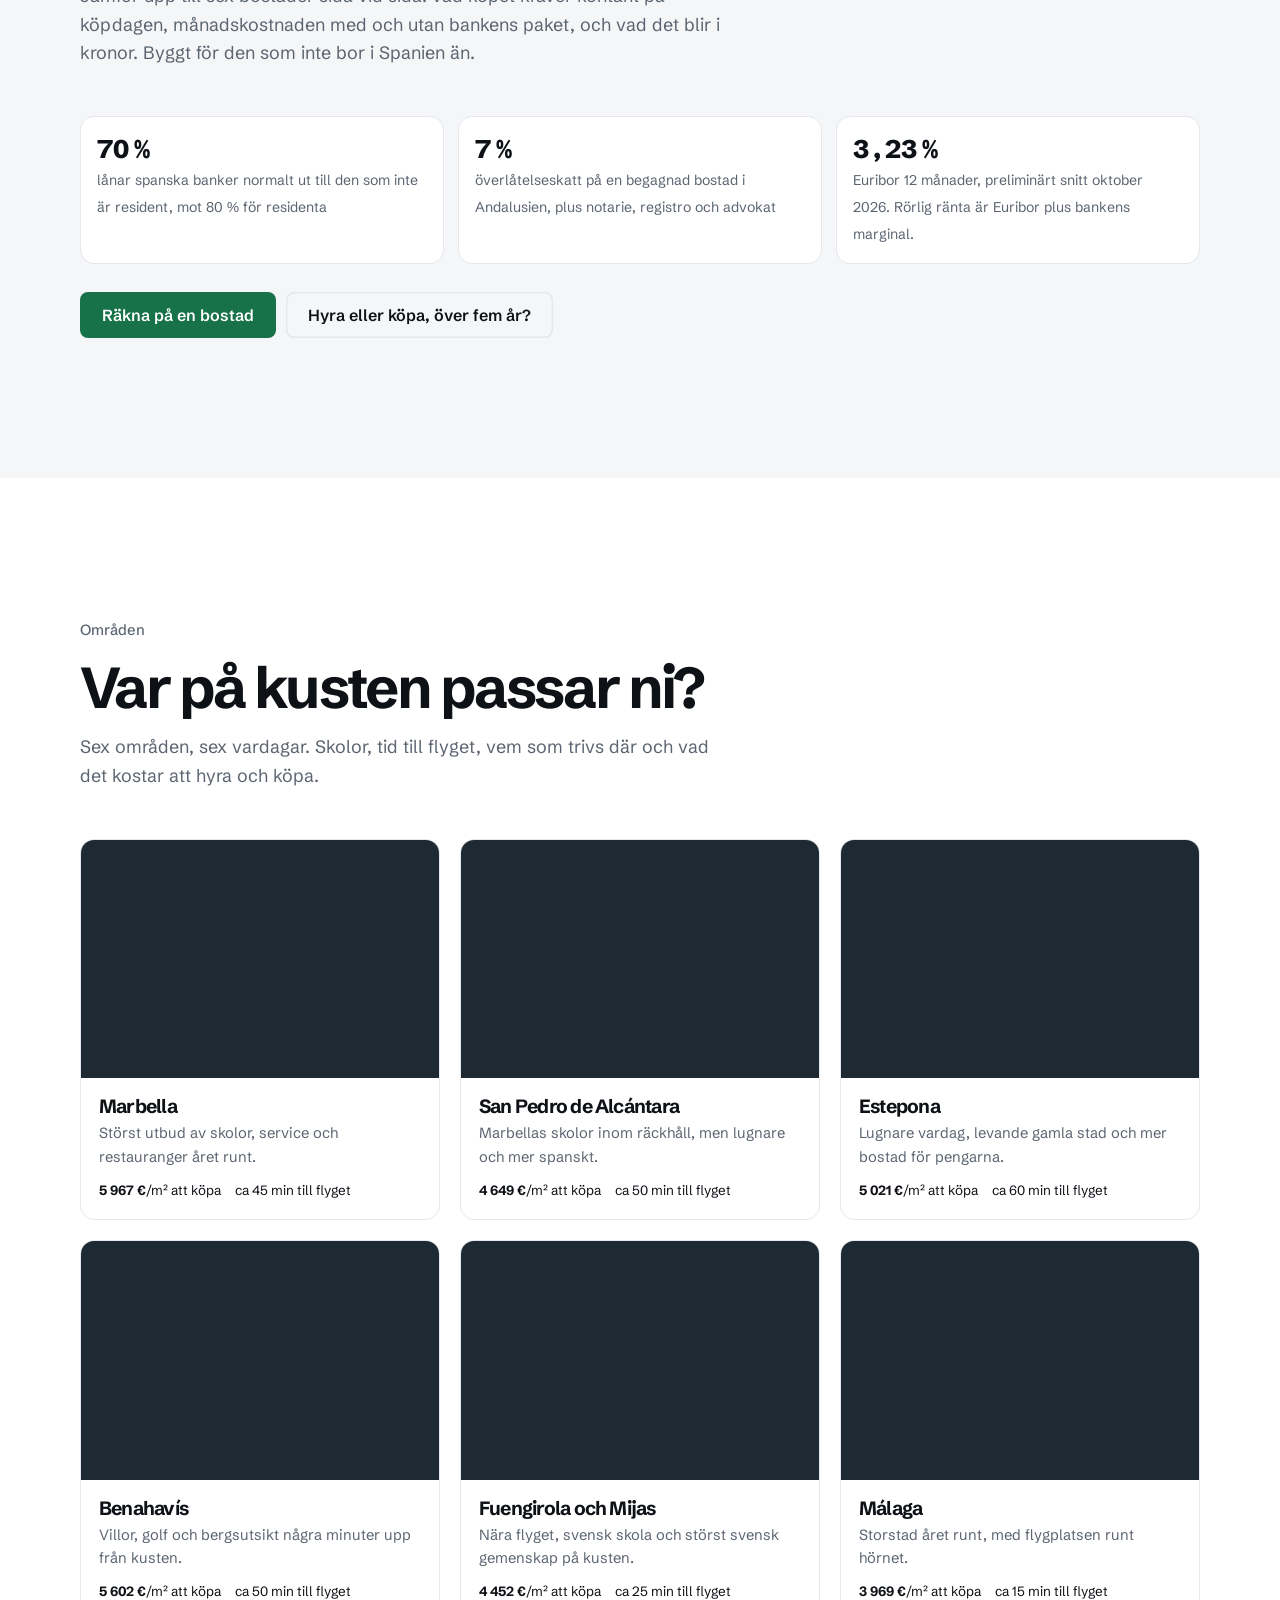
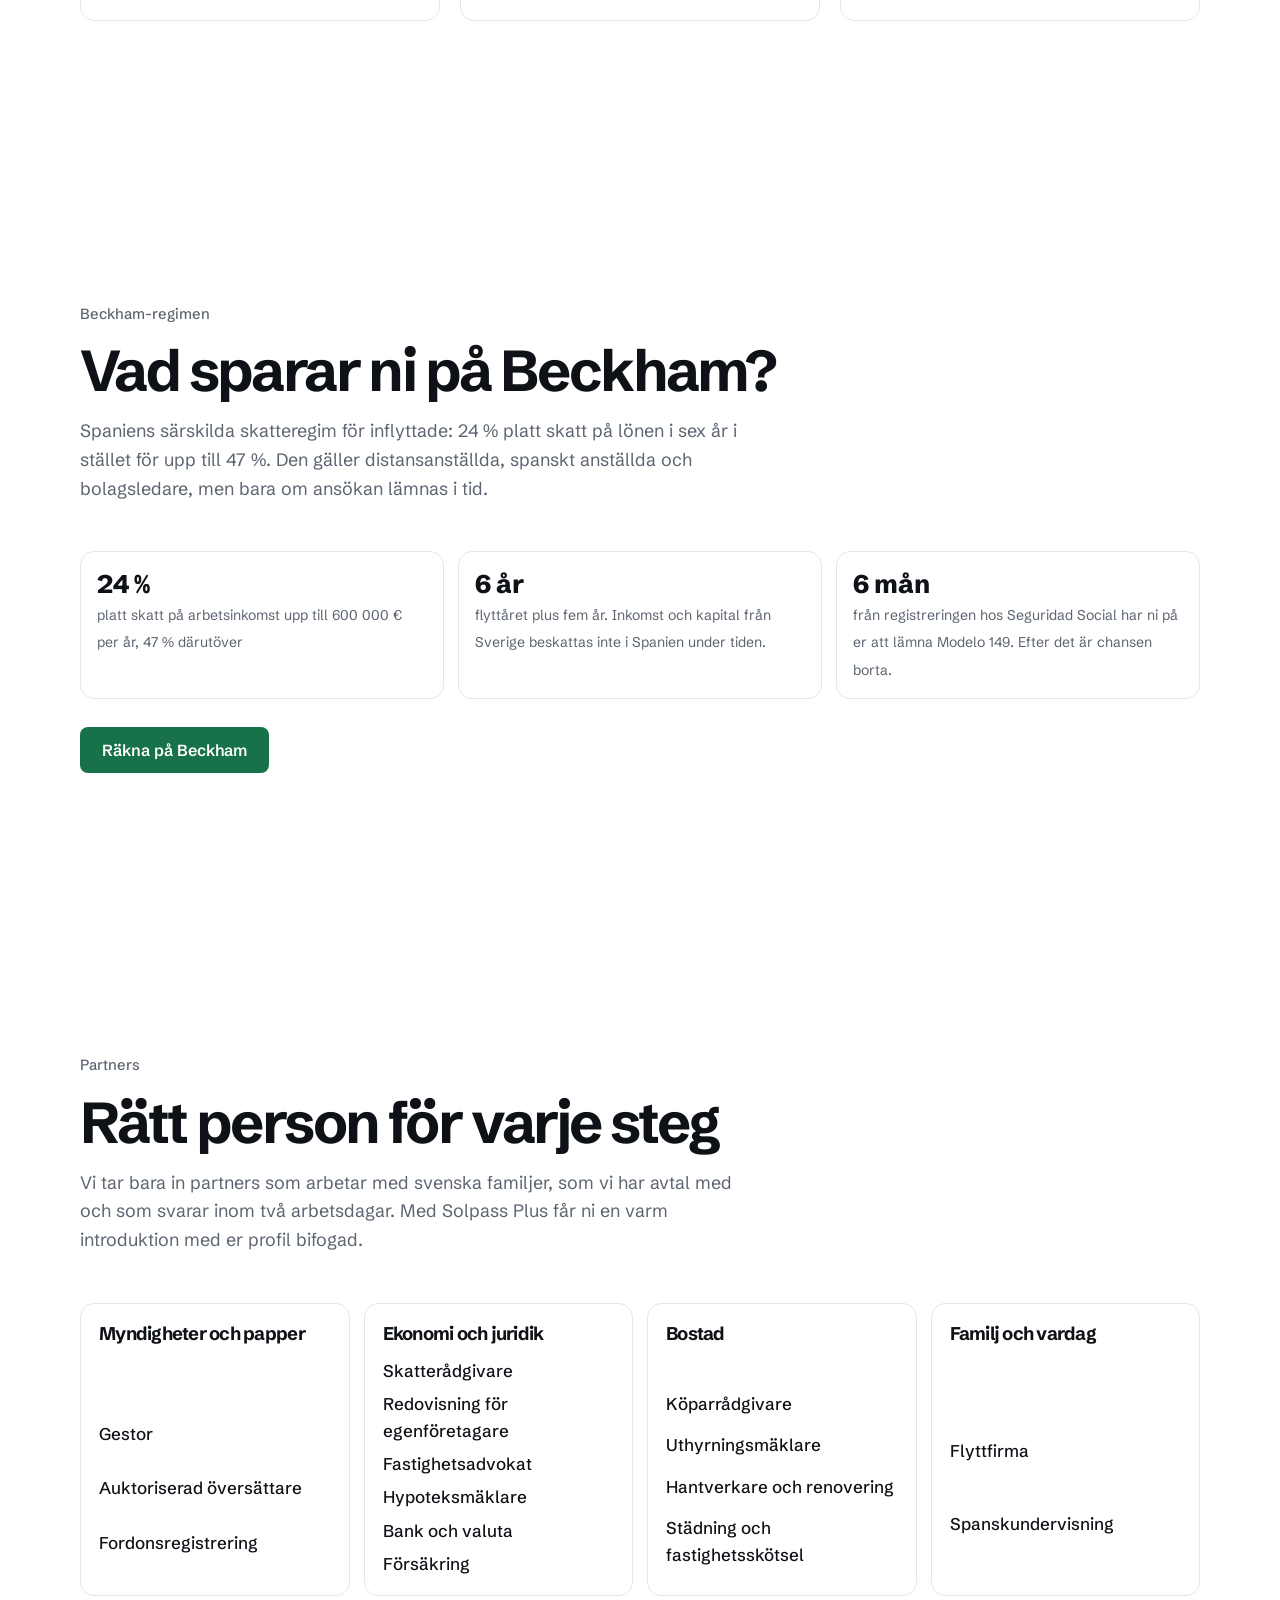
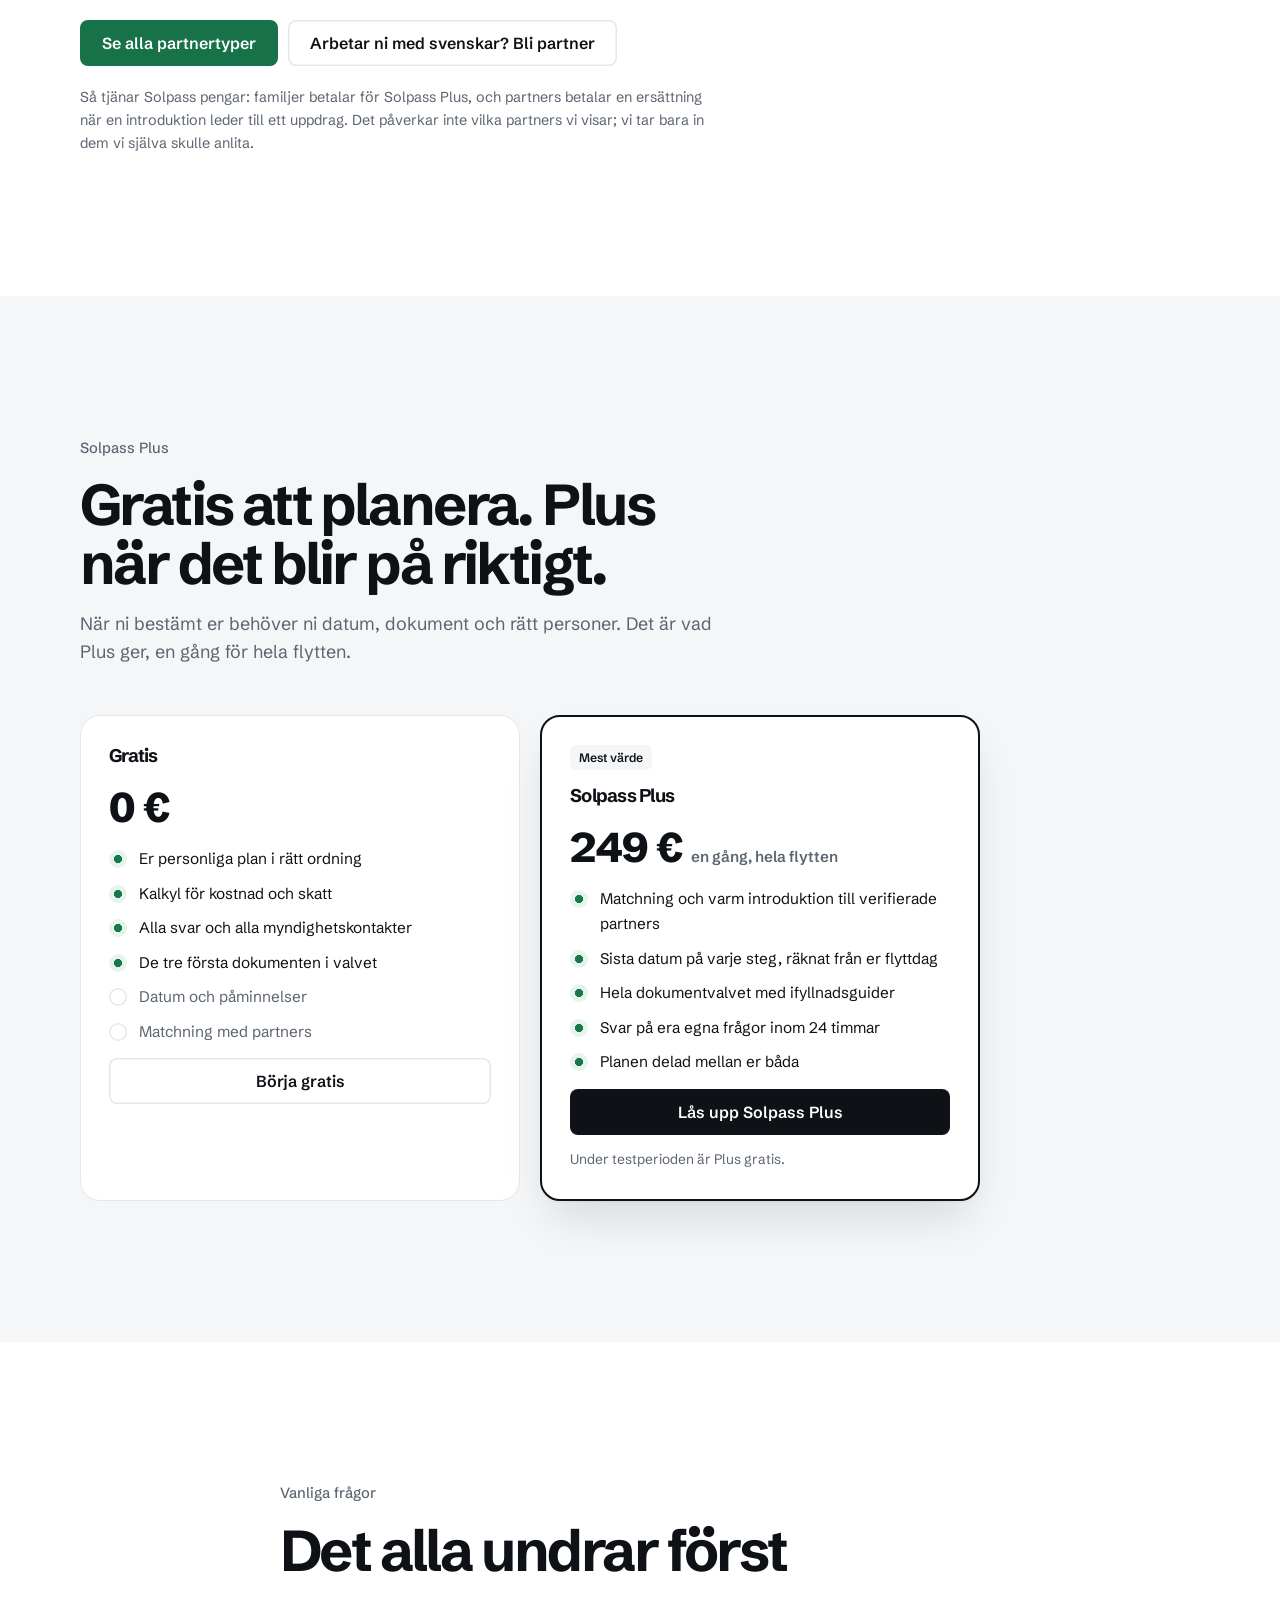
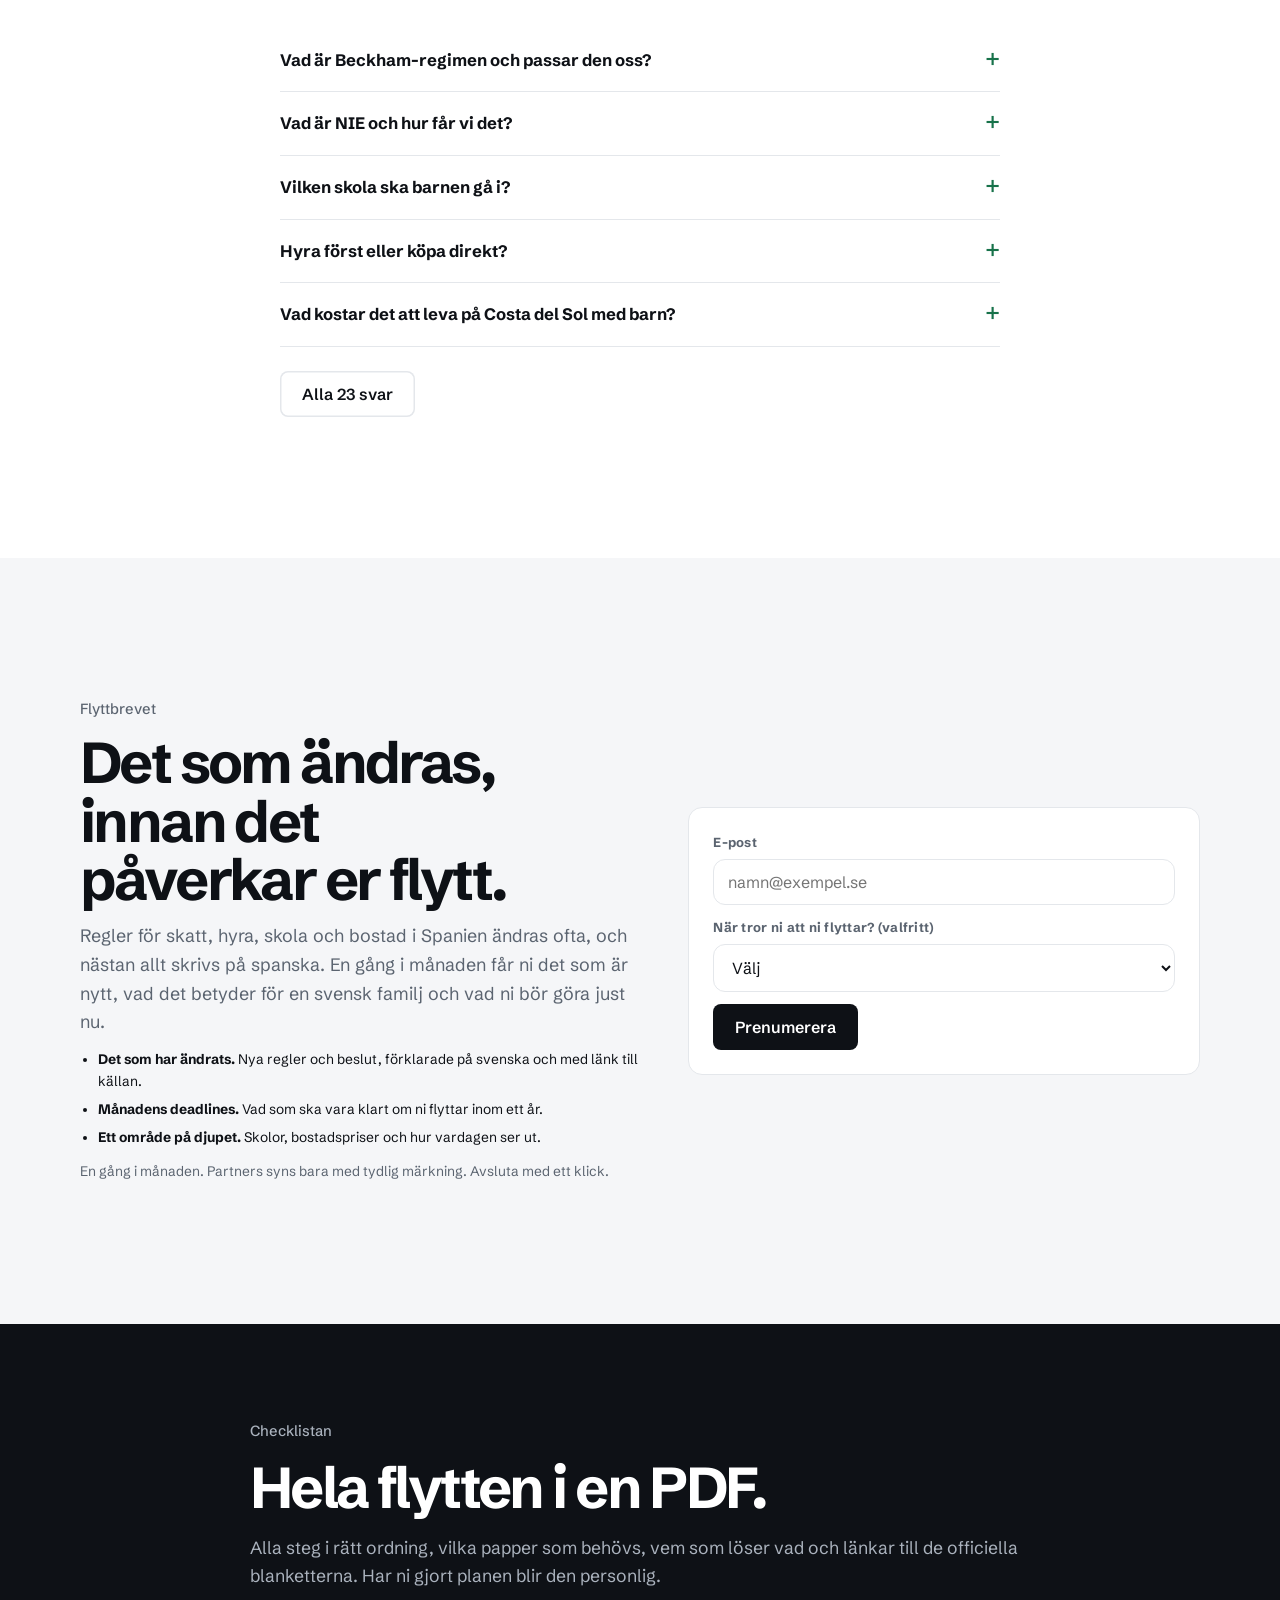
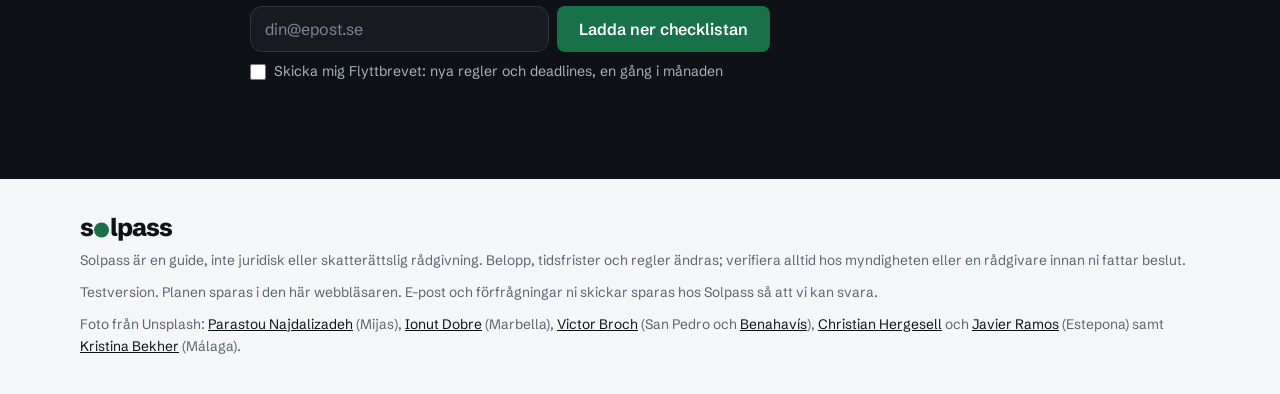
==== commit f2056bea: "Add the about section after how it works, with a placeholder for the founders' photo Co-Authored-By:" ====
--- a/index.html
+++ b/index.html
@@ -705,6 +705,19 @@
     </div>
   </section>
 
+  <section class="block" id="vilka-vi-ar" style="border-top:1px solid var(--line)">
+    <div class="wrap letter">
+      <div class="stack">
+        <div class="eyebrow">Vilka vi är</div>
+        <h2>Därför finns Solpass.</h2>
+        <p class="lead">Vi är Oliver och Emelie. Vi har två barn och har valt Costa del Sol för vår familj: för vädret, maten och tempot.</p>
+        <p class="lead">Solpass är guiden vi själva hade velat ha: allt som ska göras, i rätt ordning, och människorna som kan hjälpa till.</p>
+        <p style="margin:0;font-weight:600">Oliver Lopez och Emelie Svedberg</p>
+      </div>
+      <div role="img" aria-label="Foto på Oliver och Emelie" style="aspect-ratio:4/3;border-radius:var(--r);border:1.5px dashed var(--line);display:grid;place-items:center;color:var(--muted);font-size:.9rem">Foto på Oliver och Emelie</div>
+    </div>
+  </section>
+
   <section class="block alt" id="kalkyl">
     <div class="wrap">
       <div class="sec-head">
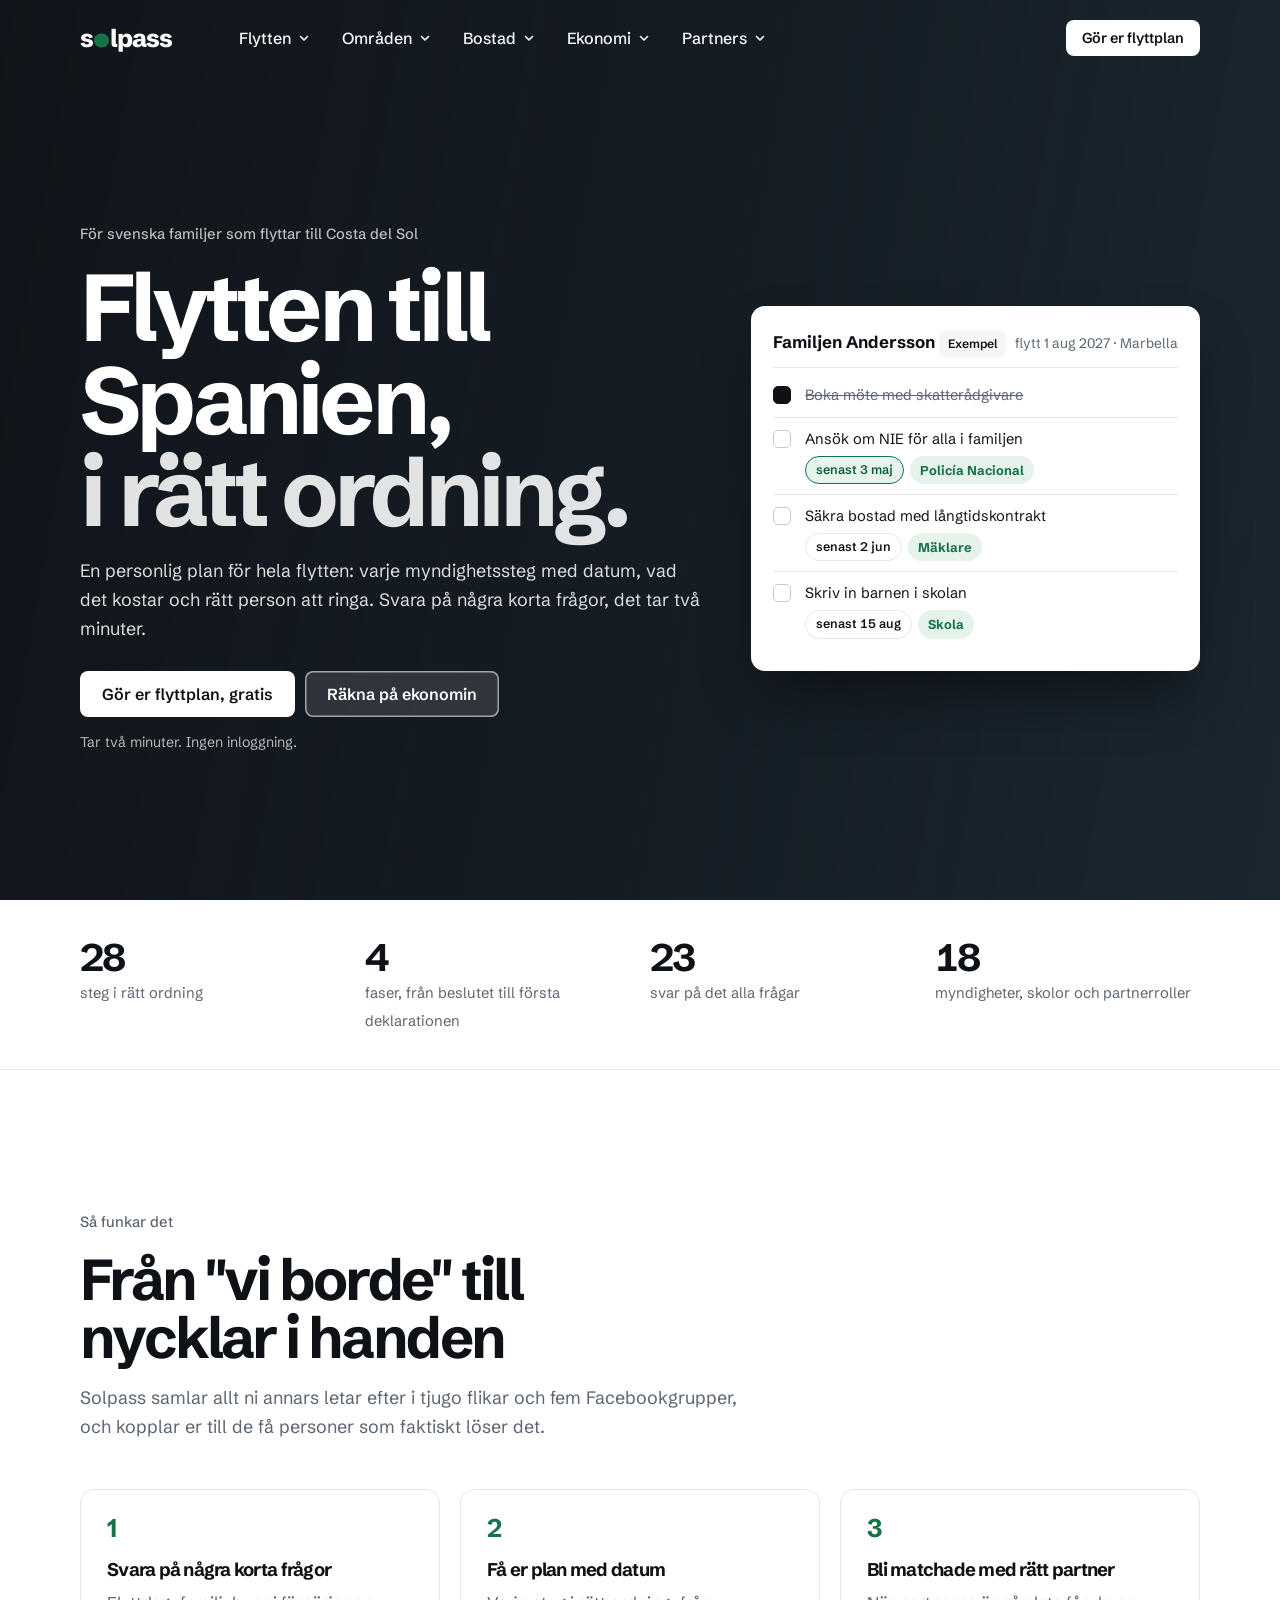
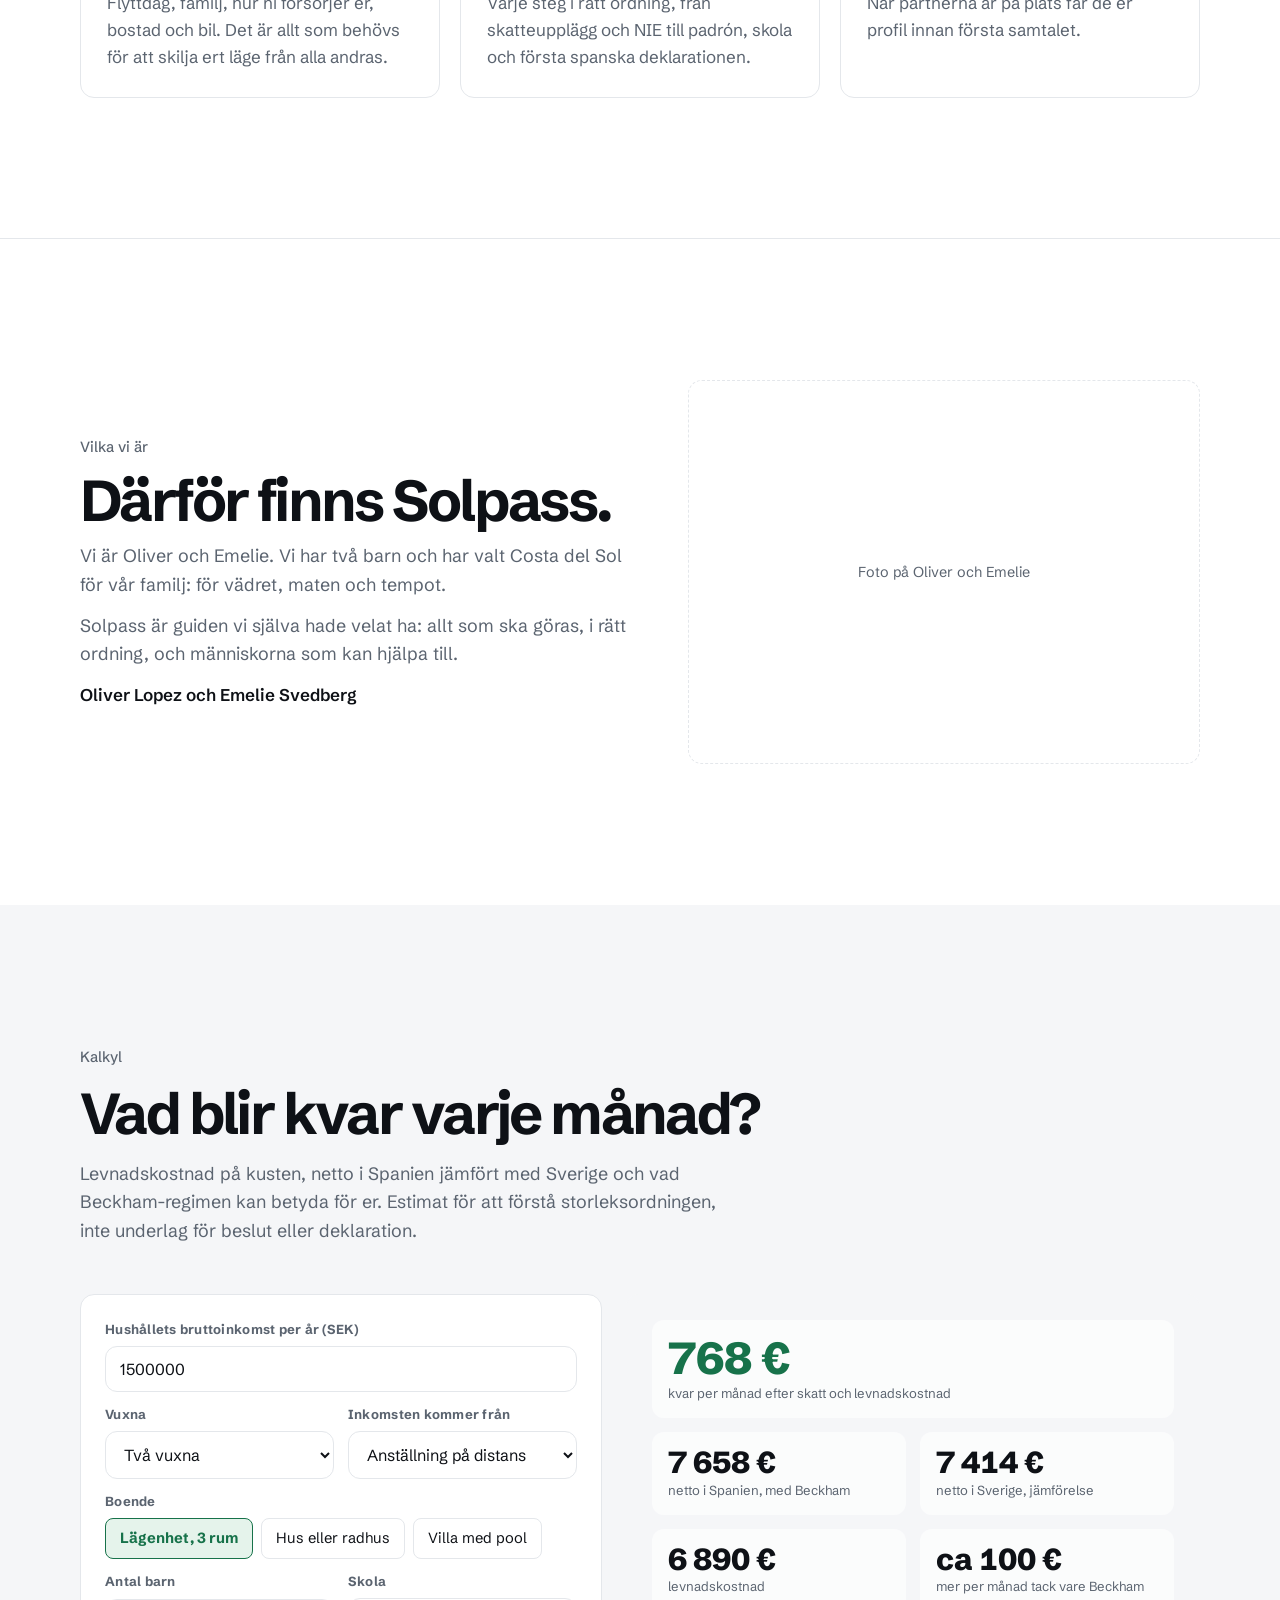
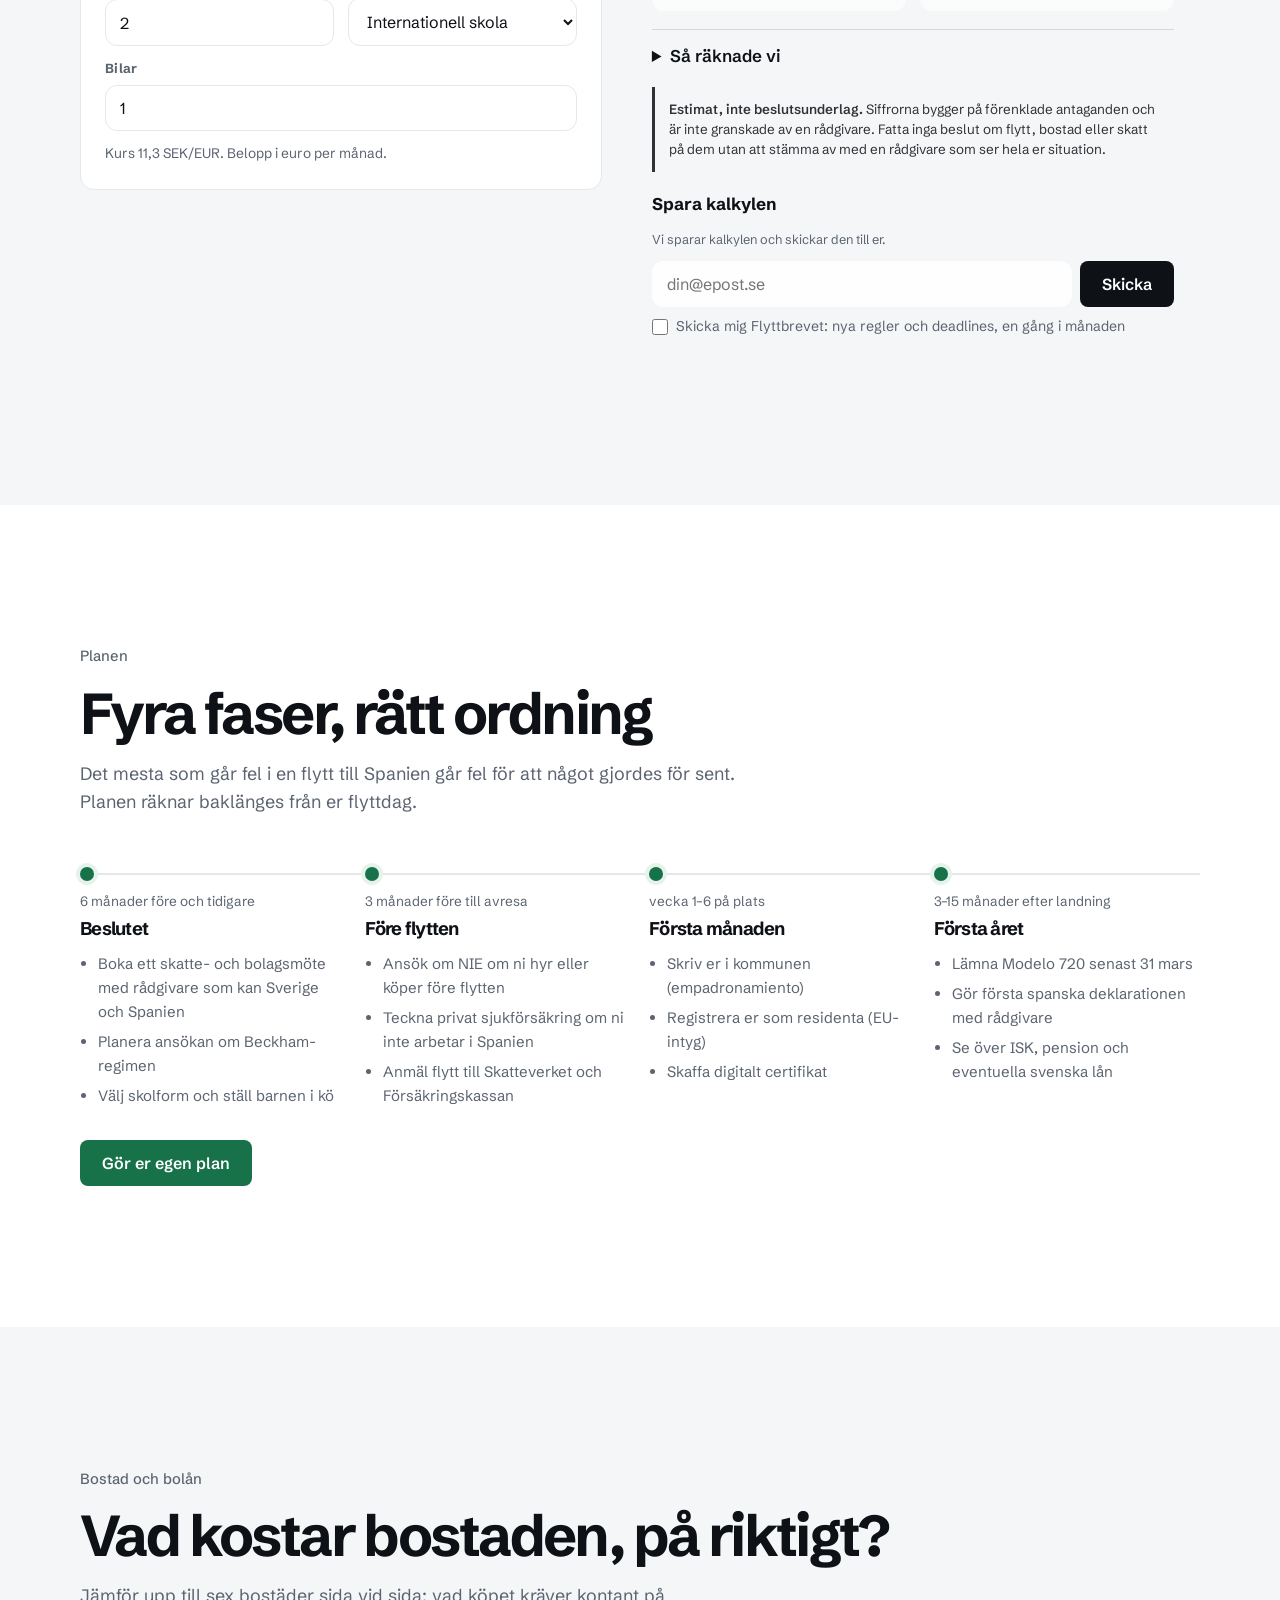
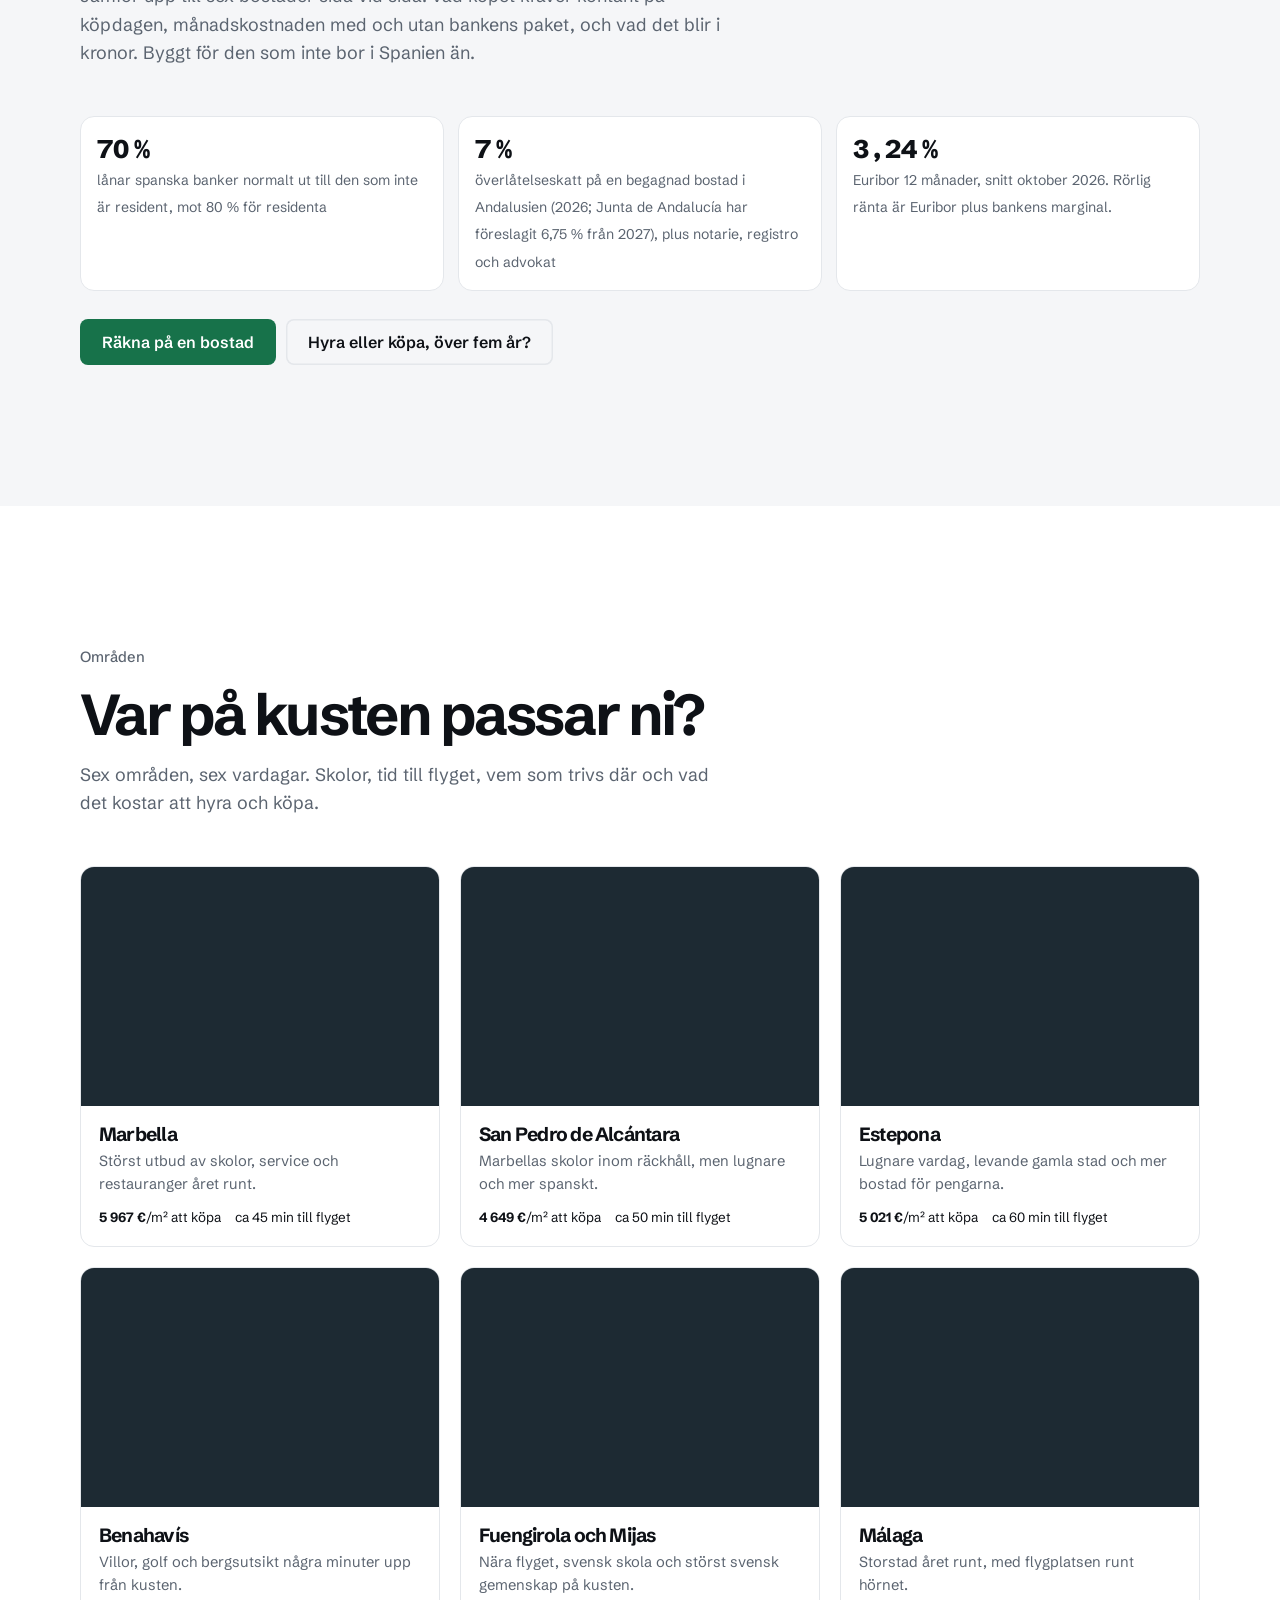
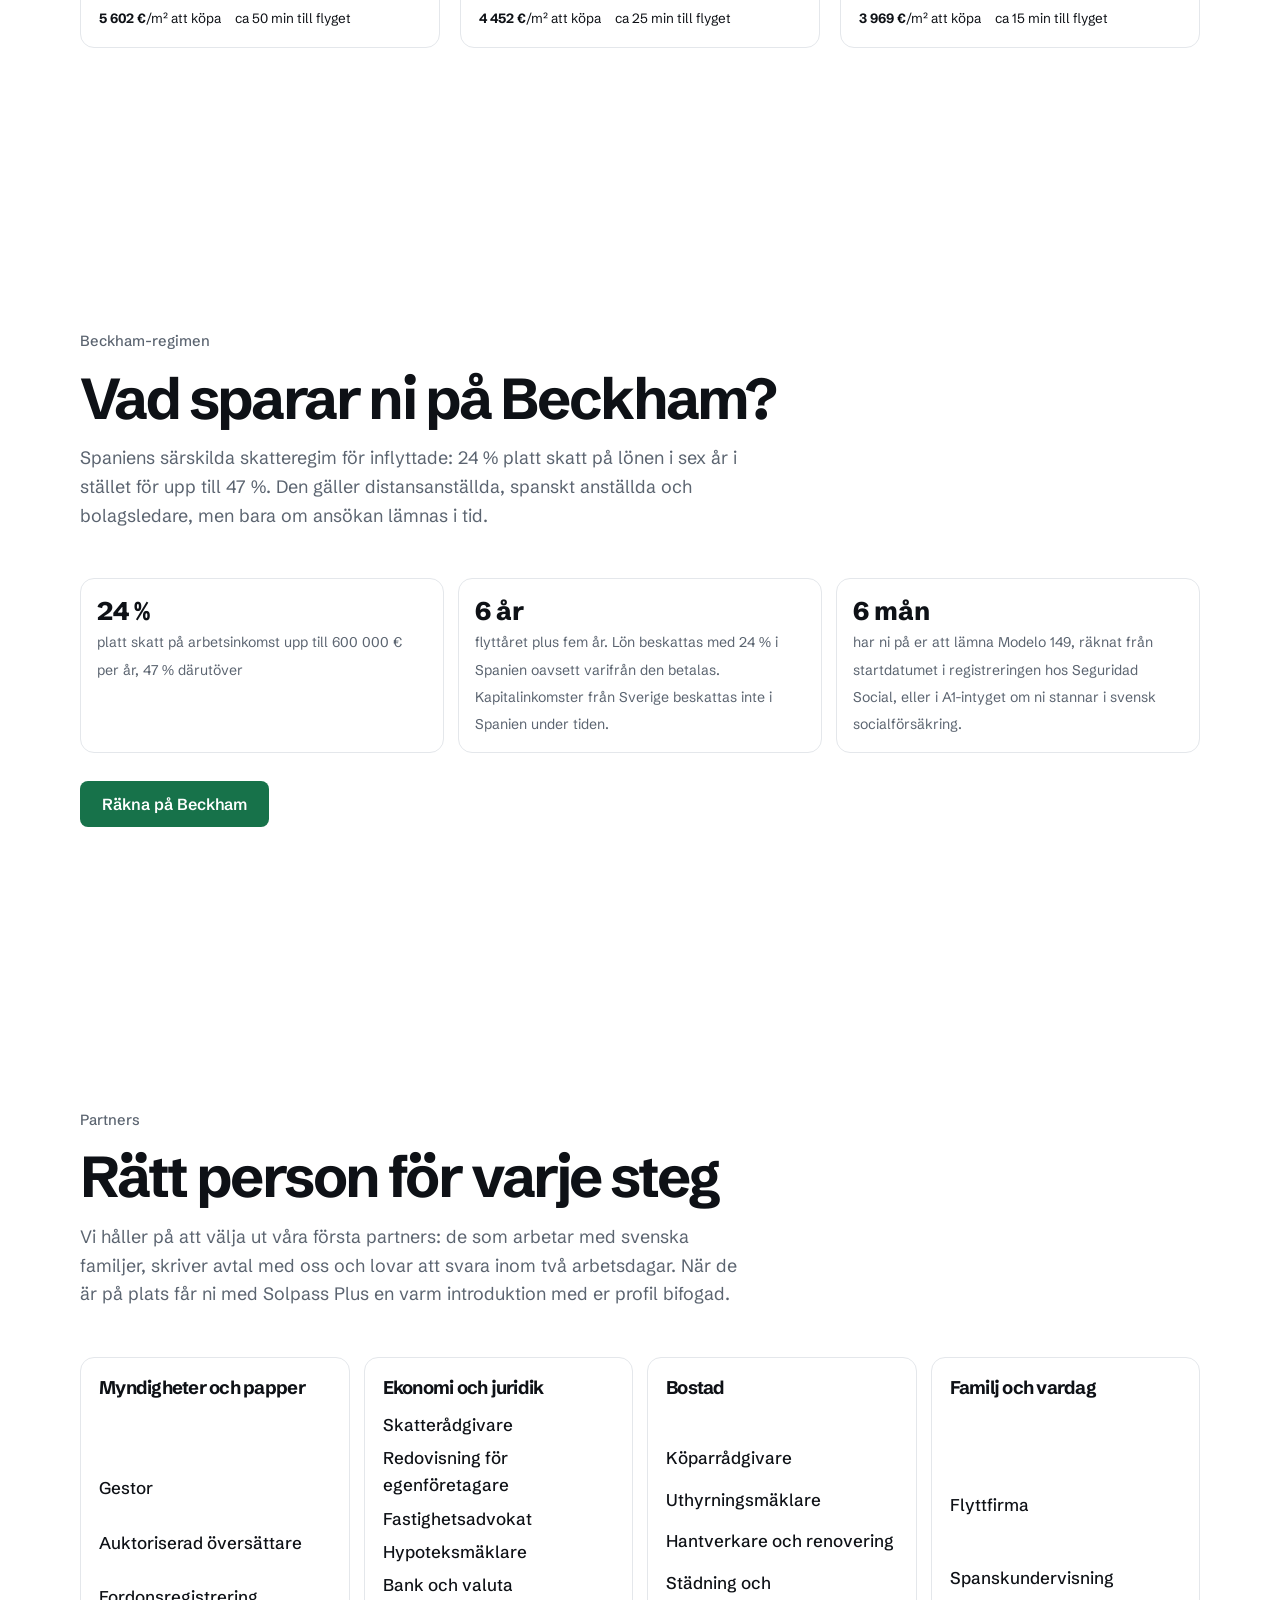
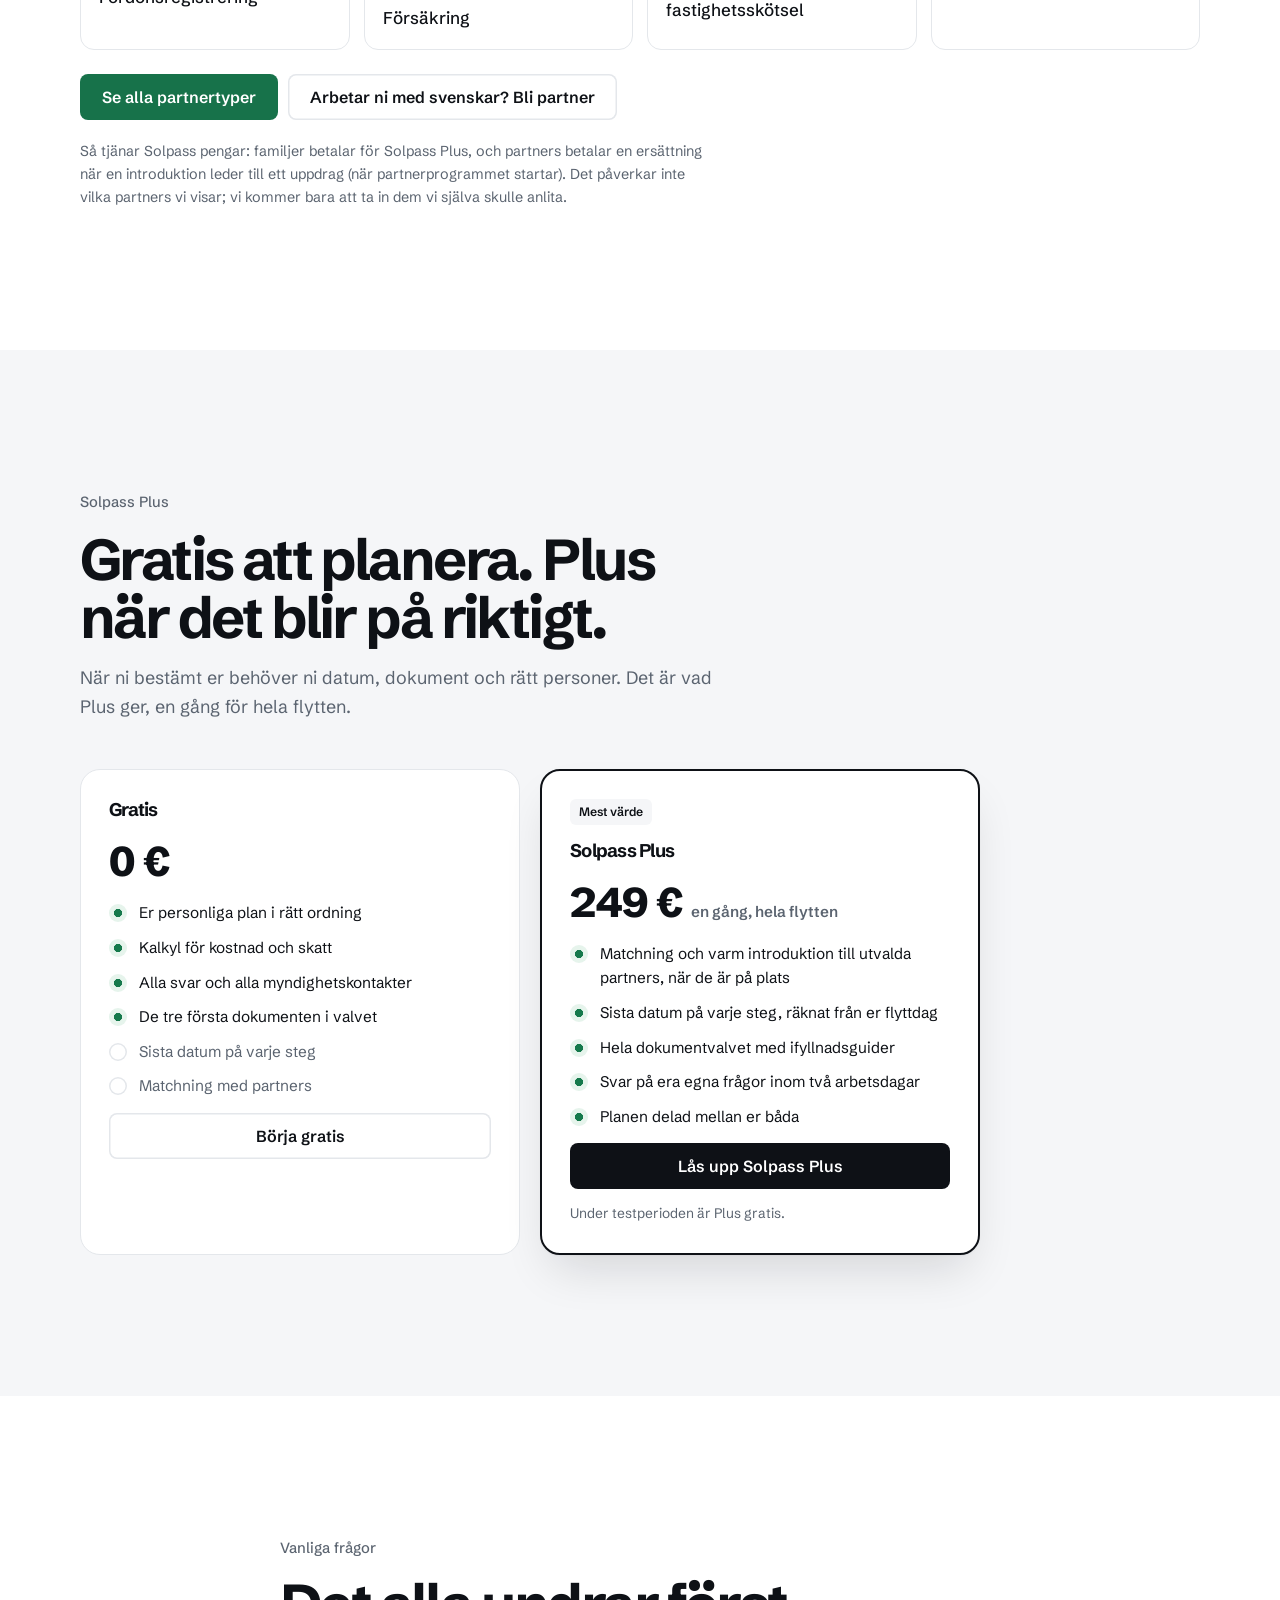
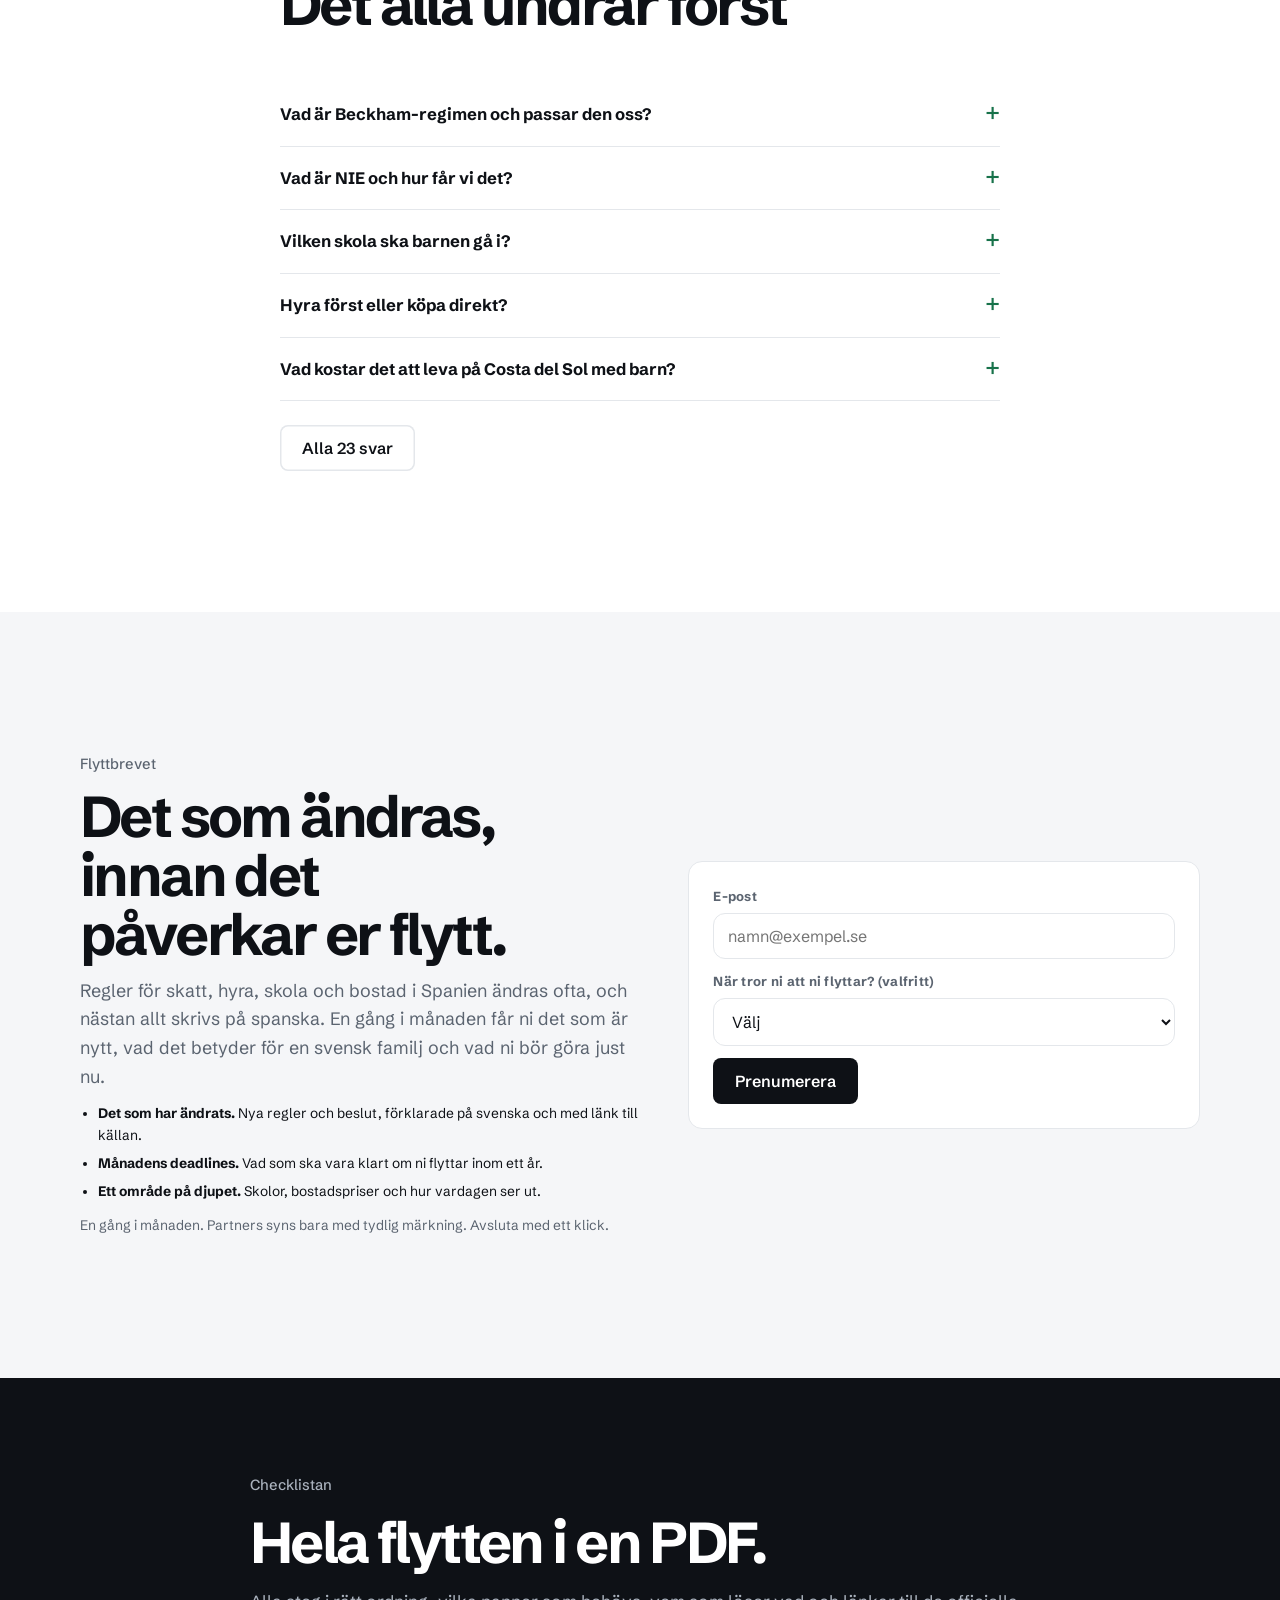
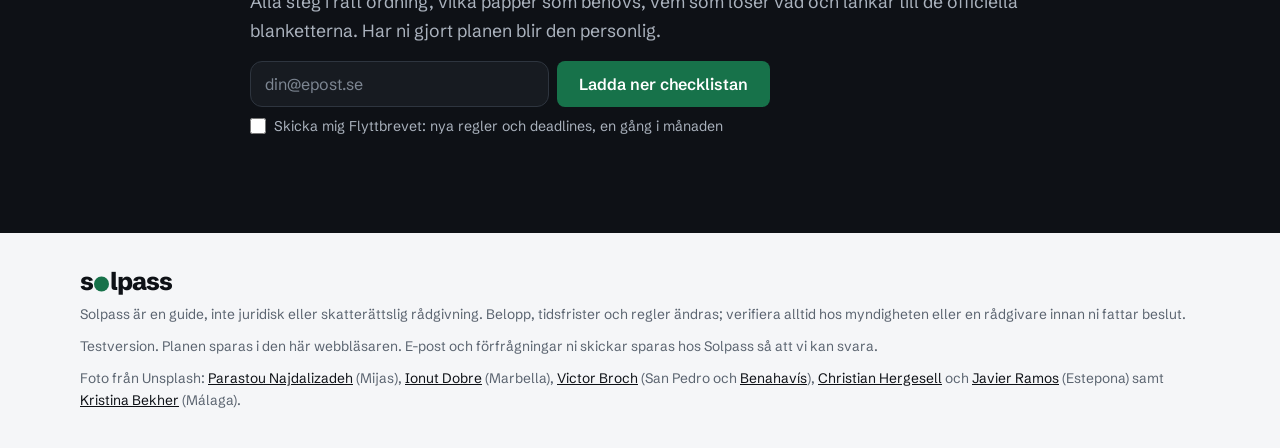
==== commit 453d51f2: "Correct facts after a full review against official sources: tax, residency, housing, schools, links " ====
--- a/index.html
+++ b/index.html
@@ -7,7 +7,7 @@
 <title>Solpass – flytta till Costa del Sol</title>
 <link rel="icon" href="data:image/svg+xml,%3Csvg xmlns='http://www.w3.org/2000/svg' viewBox='0 0 64 64'%3E%3Crect width='64' height='64' rx='14' fill='%230E1116'/%3E%3Ccircle cx='32' cy='32' r='13' fill='%2317724A'/%3E%3C/svg%3E">
 <meta name="theme-color" content="#FFFFFF">
-<meta name="description" content="Allt en svensk familj behöver göra för att flytta till Costa del Sol, i rätt ordning, och verifierade partners som hjälper er hela vägen.">
+<meta name="description" content="Allt en svensk familj behöver göra för att flytta till Costa del Sol, i rätt ordning, och utvalda partners som kan hjälpa er när de är på plats.">
 <link rel="preconnect" href="https://fonts.googleapis.com">
 <link rel="preconnect" href="https://fonts.gstatic.com" crossorigin>
 <link rel="stylesheet" href="https://fonts.googleapis.com/css2?family=Schibsted+Grotesk:wght@400;500;600;700;800&display=swap">
@@ -614,8 +614,8 @@
         <button class="dd-btn" type="button" aria-expanded="false" aria-controls="m-flytt">Flytten <svg width="12" height="12" viewBox="0 0 12 12" aria-hidden="true"><path d="M2.5 4.5 6 8l3.5-3.5" stroke="currentColor" stroke-width="1.6" fill="none" stroke-linecap="round" stroke-linejoin="round"/></svg></button>
         <div class="dd-menu" id="m-flytt">
           <div class="mm">
-            <div class="mm-links"><div class="mm-k">Planera flytten</div><a class="ml" href="#plan">Er flyttplan<span>Alla steg i rätt ordning, med datum</span></a><a class="ml" href="#dokument">Dokument och checklista<span>Blanketter, papper och PDF</span></a><a class="ml" href="#fragor">Vanliga frågor<span>Skatt, NIE, skola, bil och vård</span></a><a class="ml" href="#fraga">Ställ en fråga<span>Vi svarar på det som inte står här</span></a><button class="ml" type="button" data-scroll="plus">Solpass Plus<span>Datum, partners och svar inom ett dygn</span></button></div>
-            <a class="mm-cta" href="#start"><small>Två minuter, ingen inloggning</small><b>Gör er flyttplan</b><span>Sju frågor om er familj, så får ni varje steg från beslut till första deklaration, med datum och rätt kontakter.</span><em>Börja nu <svg width="16" height="16" viewBox="0 0 16 16" aria-hidden="true"><path d="M3 8h10M9 4l4 4-4 4" stroke="currentColor" stroke-width="1.6" fill="none" stroke-linecap="round" stroke-linejoin="round"/></svg></em></a>
+            <div class="mm-links"><div class="mm-k">Planera flytten</div><a class="ml" href="#plan">Er flyttplan<span>Alla steg i rätt ordning, med datum</span></a><a class="ml" href="#dokument">Dokument och checklista<span>Blanketter, papper och PDF</span></a><a class="ml" href="#fragor">Vanliga frågor<span>Skatt, NIE, skola, bil och vård</span></a><a class="ml" href="#fraga">Ställ en fråga<span>Vi svarar på det som inte står här</span></a><button class="ml" type="button" data-scroll="plus">Solpass Plus<span>Datum, partners och svar inom två arbetsdagar</span></button></div>
+            <a class="mm-cta" href="#start"><small>Två minuter, ingen inloggning</small><b>Gör er flyttplan</b><span>Några korta frågor om er familj, så får ni varje steg från beslut till första deklaration, med datum och rätt kontakter.</span><em>Börja nu <svg width="16" height="16" viewBox="0 0 16 16" aria-hidden="true"><path d="M3 8h10M9 4l4 4-4 4" stroke="currentColor" stroke-width="1.6" fill="none" stroke-linecap="round" stroke-linejoin="round"/></svg></em></a>
           </div>
         </div>
       </div>
@@ -623,7 +623,7 @@
         <button class="dd-btn" type="button" aria-expanded="false" aria-controls="m-omraden">Områden <svg width="12" height="12" viewBox="0 0 12 12" aria-hidden="true"><path d="M2.5 4.5 6 8l3.5-3.5" stroke="currentColor" stroke-width="1.6" fill="none" stroke-linecap="round" stroke-linejoin="round"/></svg></button>
         <div class="dd-menu" id="m-omraden">
           <div class="mm">
-            <div class="mm-links"><div class="mm-k">Var vill ni bo?</div><a class="ml" href="#omraden">Alla områden<span>Jämför pris, skolor och tid till flyget</span></a><a class="ml" href="#skolor">Skolor<span>19 skolor från Sotogrande till Málaga</span></a></div>
+            <div class="mm-links"><div class="mm-k">Var vill ni bo?</div><a class="ml" href="#omraden">Alla områden<span>Jämför pris, skolor och tid till flyget</span></a><a class="ml" href="#skolor">Skolor<span id="schoolCount">Skolor från Sotogrande till Málaga</span></a></div>
             <div class="mm-tiles"><a href="#omraden/marbella" style="background-image:url('https://images.unsplash.com/photo-1770929356217-cc70b66b30c2?fm=jpg&q=70&w=600&auto=format&fit=crop')"><span>Marbella</span></a><a href="#omraden/san-pedro" style="background-image:url('https://images.unsplash.com/photo-1785692264661-f6c6b184c59c?fm=jpg&q=70&w=600&auto=format&fit=crop')"><span>San Pedro</span></a><a href="#omraden/estepona" style="background-image:url('https://images.unsplash.com/photo-1736428997142-7f447128f3c4?fm=jpg&q=70&w=600&auto=format&fit=crop')"><span>Estepona</span></a><a href="#omraden/benahavis" style="background-image:url('https://images.unsplash.com/photo-1630488202498-d2c2462871f4?fm=jpg&q=70&w=600&auto=format&fit=crop')"><span>Benahavís</span></a><a href="#omraden/fuengirola-mijas" style="background-image:url('https://images.unsplash.com/photo-1774208671069-c2e5a00689c3?fm=jpg&q=70&w=600&auto=format&fit=crop')"><span>Fuengirola och Mijas</span></a><a href="#omraden/malaga" style="background-image:url('https://images.unsplash.com/photo-1731150630818-f11af1e036a2?fm=jpg&q=70&w=600&auto=format&fit=crop')"><span>Málaga</span></a></div>
           </div>
         </div>
@@ -671,7 +671,7 @@
       <div>
         <div class="eyebrow">För svenska familjer som flyttar till Costa del Sol</div>
         <h1>Flytten till Spanien, <span class="mute">i rätt ordning.</span></h1>
-        <p class="lead">En personlig plan för hela flytten: varje myndighetssteg med datum, vad det kostar och rätt person att ringa. Svara på sju frågor, det tar två minuter.</p>
+        <p class="lead">En personlig plan för hela flytten: varje myndighetssteg med datum, vad det kostar och rätt person att ringa. Svara på några korta frågor, det tar två minuter.</p>
         <div class="row">
           <a class="btn sun" href="#start">Gör er flyttplan, gratis</a>
           <button class="btn light" data-scroll="kalkyl">Räkna på ekonomin</button>
@@ -679,7 +679,7 @@
         <p class="fine">Tar två minuter. Ingen inloggning.</p>
       </div>
       <div class="preview" aria-hidden="true">
-        <div class="ph"><b>Familjen Andersson</b><span class="small muted">flytt 1 aug 2027 · Marbella</span></div>
+        <div class="ph"><div><b>Familjen Andersson</b> <span class="pill">Exempel</span></div><span class="small muted">flytt 1 aug 2027 · Marbella</span></div>
         <div class="ptask done"><span class="box"></span><div><div class="tt">Boka möte med skatterådgivare</div></div></div>
         <div class="ptask"><span class="box"></span><div><div class="tt">Ansök om NIE för alla i familjen</div><div class="meta"><span class="due soon">senast 3 maj</span><span class="who">Policía Nacional</span></div></div></div>
         <div class="ptask"><span class="box"></span><div><div class="tt">Säkra bostad med långtidskontrakt</div><div class="meta"><span class="due">senast 2 jun</span><span class="who">Mäklare</span></div></div></div>
@@ -698,9 +698,9 @@
         <p class="lead">Solpass samlar allt ni annars letar efter i tjugo flikar och fem Facebookgrupper, och kopplar er till de få personer som faktiskt löser det.</p>
       </div>
       <div class="steps">
-        <div class="step"><div class="n">1</div><h3>Svara på sju frågor</h3><p>Flyttdag, familj, hur ni försörjer er, bostad och bil. Det är allt som behövs för att skilja ert läge från alla andras.</p></div>
+        <div class="step"><div class="n">1</div><h3>Svara på några korta frågor</h3><p>Flyttdag, familj, hur ni försörjer er, bostad och bil. Det är allt som behövs för att skilja ert läge från alla andras.</p></div>
         <div class="step"><div class="n">2</div><h3>Få er plan med datum</h3><p>Varje steg i rätt ordning, från skatteupplägg och NIE till padrón, skola och första spanska deklarationen.</p></div>
-        <div class="step"><div class="n">3</div><h3>Bli matchade med rätt partner</h3><p>Gestor, skatterådgivare och mäklare som arbetar med svenska familjer får er profil innan första samtalet.</p></div>
+        <div class="step"><div class="n">3</div><h3>Bli matchade med rätt partner</h3><p>När partnerna är på plats får de er profil innan första samtalet.</p></div>
       </div>
     </div>
   </section>
@@ -748,7 +748,7 @@
         <div class="result">
           <div id="calcOut" class="stack" style="gap:18px"></div>
       <p class="est"><b>Estimat, inte beslutsunderlag.</b> Siffrorna bygger på förenklade antaganden och är inte granskade av en rådgivare. Fatta inga beslut om flytt, bostad eller skatt på dem utan att stämma av med en rådgivare som ser hela er situation.</p>
-          <div class="stack" id="calcCap"><b>Spara kalkylen</b><p class="note">Vi mejlar resultatet till er.</p><form class="capture" onsubmit="return false" id="calcForm"><input type="email" required placeholder="din@epost.se" aria-label="E-post" id="calcEmail"><button class="btn sun" type="submit">Mejla mig</button><label class="nl"><input type="checkbox" data-nl> Skicka mig Flyttbrevet: nya regler och deadlines, en gång i månaden</label></form><p class="err" id="calcErr" hidden></p></div>
+          <div class="stack" id="calcCap"><b>Spara kalkylen</b><p class="note">Vi sparar kalkylen och skickar den till er.</p><form class="capture" onsubmit="return false" id="calcForm"><input type="email" required placeholder="din@epost.se" aria-label="E-post" id="calcEmail"><button class="btn sun" type="submit">Skicka</button><label class="nl"><input type="checkbox" data-nl> Skicka mig Flyttbrevet: nya regler och deadlines, en gång i månaden</label></form><p class="err" id="calcErr" hidden></p></div>
         </div>
       </div>
     </div>
@@ -775,8 +775,8 @@
       </div>
       <div class="homefacts">
         <div><b>70 %</b><span>lånar spanska banker normalt ut till den som inte är resident, mot 80 % för residenta</span></div>
-        <div><b>7 %</b><span>överlåtelseskatt på en begagnad bostad i Andalusien, plus notarie, registro och advokat</span></div>
-        <div><b>3,23 %</b><span>Euribor 12 månader, preliminärt snitt oktober 2026. Rörlig ränta är Euribor plus bankens marginal.</span></div>
+        <div><b>7 %</b><span>överlåtelseskatt på en begagnad bostad i Andalusien (2026; Junta de Andalucía har föreslagit 6,75 % från 2027), plus notarie, registro och advokat</span></div>
+        <div><b>3,24 %</b><span>Euribor 12 månader, snitt oktober 2026. Rörlig ränta är Euribor plus bankens marginal.</span></div>
       </div>
       <div class="row" style="margin-top:28px"><a class="btn sea" href="#bostad">Räkna på en bostad</a><a class="btn ghost" href="#hyrakopa">Hyra eller köpa, över fem år?</a></div>
     </div>
@@ -802,8 +802,8 @@
       </div>
       <div class="homefacts">
         <div><b>24 %</b><span>platt skatt på arbetsinkomst upp till 600 000 € per år, 47 % därutöver</span></div>
-        <div><b>6 år</b><span>flyttåret plus fem år. Inkomst och kapital från Sverige beskattas inte i Spanien under tiden.</span></div>
-        <div><b>6 mån</b><span>från registreringen hos Seguridad Social har ni på er att lämna Modelo 149. Efter det är chansen borta.</span></div>
+        <div><b>6 år</b><span>flyttåret plus fem år. Lön beskattas med 24 % i Spanien oavsett varifrån den betalas. Kapitalinkomster från Sverige beskattas inte i Spanien under tiden.</span></div>
+        <div><b>6 mån</b><span>har ni på er att lämna Modelo 149, räknat från startdatumet i registreringen hos Seguridad Social, eller i A1-intyget om ni stannar i svensk socialförsäkring.</span></div>
       </div>
       <div class="row" style="margin-top:28px"><a class="btn sea" href="#skatt">Räkna på Beckham</a></div>
     </div>
@@ -814,12 +814,12 @@
       <div class="sec-head">
         <div class="eyebrow">Partners</div>
         <h2>Rätt person för varje steg</h2>
-        <p class="lead">Vi tar bara in partners som arbetar med svenska familjer, som vi har avtal med och som svarar inom två arbetsdagar. Med Solpass Plus får ni en varm introduktion med er profil bifogad.</p>
+        <p class="lead">Vi håller på att välja ut våra första partners: de som arbetar med svenska familjer, skriver avtal med oss och lovar att svara inom två arbetsdagar. När de är på plats får ni med Solpass Plus en varm introduktion med er profil bifogad.</p>
       </div>
       <div class="pgrid four" id="pcats"></div>
 
       <div class="row" style="margin-top:24px"><a class="btn sea" href="#partners">Se alla partnertyper</a><a class="btn ghost" href="#bli-partner">Arbetar ni med svenskar? Bli partner</a></div>
-      <p class="transparency">Så tjänar Solpass pengar: familjer betalar för Solpass Plus, och partners betalar en ersättning när en introduktion leder till ett uppdrag. Det påverkar inte vilka partners vi visar; vi tar bara in dem vi själva skulle anlita.</p>
+      <p class="transparency">Så tjänar Solpass pengar: familjer betalar för Solpass Plus, och partners betalar en ersättning när en introduktion leder till ett uppdrag (när partnerprogrammet startar). Det påverkar inte vilka partners vi visar; vi kommer bara att ta in dem vi själva skulle anlita.</p>
     </div>
   </section>
 
@@ -839,7 +839,7 @@
             <li>Kalkyl för kostnad och skatt</li>
             <li>Alla svar och alla myndighetskontakter</li>
             <li>De tre första dokumenten i valvet</li>
-            <li class="no">Datum och påminnelser</li>
+            <li class="no">Sista datum på varje steg</li>
             <li class="no">Matchning med partners</li>
           </ul>
           <a class="btn ghost" href="#start">Börja gratis</a>
@@ -849,10 +849,10 @@
           <h3>Solpass Plus</h3>
           <div class="price">249 € <small>en gång, hela flytten</small></div>
           <ul>
-            <li>Matchning och varm introduktion till verifierade partners</li>
+            <li>Matchning och varm introduktion till utvalda partners, när de är på plats</li>
             <li>Sista datum på varje steg, räknat från er flyttdag</li>
             <li>Hela dokumentvalvet med ifyllnadsguider</li>
-            <li>Svar på era egna frågor inom 24 timmar</li>
+            <li>Svar på era egna frågor inom två arbetsdagar</li>
             <li>Planen delad mellan er båda</li>
           </ul>
           <button class="btn sun" data-plus>Lås upp Solpass Plus</button>
@@ -949,7 +949,7 @@
         <div class="qc-row"><label for="qcCom">Comunidad (förening)</label><output id="qcComO"></output></div>
         <input type="range" id="qcCom" min="0" max="1000" step="10" value="150">
         <div class="qc-row"><label for="qcIbi">IBI (fastighetsskatt)</label><output id="qcIbiO"></output></div>
-        <input type="range" id="qcIbi" min="0" max="6000" step="50" value="1800">
+        <input type="range" id="qcIbi" min="0" max="6000" step="50" value="1150">
         <label class="nl" style="margin-top:4px"><input type="checkbox" id="qcPkg" checked> Bankens paket (lägre ränta mot försäkringar och kort)</label>
       </details>
     </form>
@@ -959,6 +959,7 @@
       <ul class="qc-legend" id="qcLegend"></ul>
       <div class="qc-cash"><div><span>Kontant på köpdagen</span><b id="qcCash"></b></div><div><span>Lån</span><b id="qcLoan"></b></div></div>
       <div class="qc-scen-h">Scenarier</div>
+      <p class="small" style="margin:0;color:#AAB2BD">Fast ränta: scenarierna visar vad lånet kostar om räntan är en annan när ni tecknar det.</p>
       <div class="qc-scen" id="qcScen"></div>
       <p class="est" style="margin-top:16px"><b>Estimat, inte beslutsunderlag.</b> Siffrorna bygger på förenklade antaganden och är inte granskade av en rådgivare. Fatta inga beslut om flytt, bostad eller skatt på dem utan att stämma av med en rådgivare som ser hela er situation.</p>
       <div class="row" style="margin-top:18px"><a class="btn sun" href="#partners/bolan">Få ett riktigt lånebesked</a><button class="btn ghost" type="button" id="qcAdd">Lägg till i jämförelsen</button></div>
@@ -1011,8 +1012,9 @@
     <form class="card stack" id="rb" onsubmit="return false">
       <div class="grid2">
         <label class="field"><span>Pris för bostaden ni skulle köpa (€)</span><input type="number" id="rb_price" value="450000" step="10000" min="0" inputmode="numeric"></label>
-        <label class="field"><span>Hyra för motsvarande bostad (€ per månad)</span><input type="number" id="rb_rent" value="1900" step="100" min="0" inputmode="numeric"></label>
-      </div>
+        <label class="field"><span>Hyra för motsvarande bostad (€ per månad)</span><input type="number" id="rb_rent" value="1950" step="50" min="0" inputmode="numeric"></label>
+      </div>
+      <p class="small muted" style="margin:-4px 0 0">Hyran föreslås till cirka 5,2&nbsp;% av priset per år. Snitten från idealista ger 4,5–5,5&nbsp;% och annonser för familjebostäder ofta lite mer. Ändra till den hyra ni faktiskt ser.</p>
       <div class="field"><span>Hur länge räknar vi?</span>
         <div class="chips">
           <label class="chip"><input type="radio" name="rb_years" value="3">3 år</label>
@@ -1025,18 +1027,18 @@
       </div>
       <div class="grid2">
         <label class="field"><span>Prisutveckling per år (%)</span><input type="number" id="rb_growth" value="2" min="-10" max="15" step="0.5"></label>
-        <label class="field"><span>Hyreshöjning per år (%)</span><input type="number" id="rb_rentg" value="3" min="-5" max="15" step="0.5"></label>
+        <label class="field"><span>Hyreshöjning per år (%, marknadshyra)</span><input type="number" id="rb_rentg" value="3" min="-5" max="15" step="0.5"></label>
       </div>
       <div class="grid2">
         <label class="field"><span>Comunidad (€ per månad)</span><input type="number" id="rb_com" value="150" min="0" step="10"></label>
         <label class="field"><span>Avkastning på pengar ni inte binder (% per år)</span><input type="number" id="rb_alt" value="3" min="0" max="15" step="0.5"></label>
       </div>
-      <p class="small muted">Andalusien, begagnad bostad, lån på 25 år, ni är residenta vid köpet. Mäklararvode vid försäljning 5 %, underhåll 1 % av priset per år, reavinstskatt enligt spansk sparskala.</p>
+      <p class="small muted">Andalusien, begagnad bostad, lån på 25 år, ni är residenta vid köpet. Mäklararvode vid försäljning 5 % plus moms, underhåll 1 % av priset per år, reavinstskatt enligt spansk sparskala. Den som är resident kan slippa skatten om vinsten återinvesteras i en ny permanentbostad.</p>
     </form>
     <div class="result">
       <div id="rbOut" class="stack" style="gap:18px"></div>
       <p class="est"><b>Estimat, inte beslutsunderlag.</b> Siffrorna bygger på förenklade antaganden och är inte granskade av en rådgivare. Fatta inga beslut om flytt, bostad eller skatt på dem utan att stämma av med en rådgivare som ser hela er situation.</p>
-      <div class="stack" id="rbCap"><b>Spara jämförelsen</b><p class="note">Vi skickar den till er. Vill ni ha bostäder att räkna på kan ni bli kontaktade av mäklare i bostadsguiden.</p><form class="capture" onsubmit="return false" id="rbForm"><input type="email" required placeholder="din@epost.se" aria-label="E-post" id="rbEmail"><button class="btn sun" type="submit">Skicka</button><label class="nl"><input type="checkbox" data-nl> Skicka mig Flyttbrevet: nya regler och deadlines, en gång i månaden</label></form><p class="err" id="rbErr" hidden></p></div>
+      <div class="stack" id="rbCap"><b>Spara jämförelsen</b><p class="note">Vi sparar jämförelsen och skickar den till er. Vill ni ha bostäder att räkna på kan ni bli kontaktade av mäklare i bostadsguiden.</p><form class="capture" onsubmit="return false" id="rbForm"><input type="email" required placeholder="din@epost.se" aria-label="E-post" id="rbEmail"><button class="btn sun" type="submit">Skicka</button><label class="nl"><input type="checkbox" data-nl> Skicka mig Flyttbrevet: nya regler och deadlines, en gång i månaden</label></form><p class="err" id="rbErr" hidden></p></div>
     </div>
   </div>
 </div></div>
@@ -1045,7 +1047,7 @@
   <div class="apphead">
     <div class="eyebrow">Beckham-regimen</div>
     <h2>Vad sparar ni på Beckham-regimen?</h2>
-    <p class="lead">Jämför spansk skatt med och utan regimen, för hela hushållet och för hela perioden. Regimen är personlig; make eller maka och barn kan följa med om deras inkomst är lägre än huvudpersonens.</p>
+    <p class="lead">Jämför spansk skatt med och utan regimen, för hela hushållet och för hela perioden. Regimen är personlig; make eller maka och barn kan följa med om deras sammanlagda skatteunderlag är lägre än huvudpersonens, varje år.</p>
   </div>
   <div class="calc">
     <form class="card stack" id="bk" onsubmit="return false">
@@ -1072,7 +1074,7 @@
     <div class="result">
       <div id="bkOut" class="stack" style="gap:18px"></div>
       <p class="est"><b>Estimat, inte beslutsunderlag.</b> Siffrorna bygger på förenklade antaganden och är inte granskade av en rådgivare. Fatta inga beslut om flytt, bostad eller skatt på dem utan att stämma av med en rådgivare som ser hela er situation.</p>
-      <div class="stack" id="bkCap"><b>Få kalkylen granskad</b><p class="note">En skatterådgivare som kan både Sverige och Spanien bekräftar om ni kvalificerar och hur ansökan ska göras. Vi skickar kalkylen till er och till rådgivaren.</p><form class="capture" onsubmit="return false" id="bkForm"><input type="email" required placeholder="din@epost.se" aria-label="E-post" id="bkEmail"><button class="btn sun" type="submit">Skicka</button><label class="nl"><input type="checkbox" data-nl> Skicka mig Flyttbrevet: nya regler och deadlines, en gång i månaden</label></form><p class="err" id="bkErr" hidden></p></div>
+      <div class="stack" id="bkCap"><b>Få kalkylen granskad</b><p class="note">Vill ni få kalkylen granskad? Vi sparar den och hör av oss när vi har en skatterådgivare som kan både Sverige och Spanien.</p><form class="capture" onsubmit="return false" id="bkForm"><input type="email" required placeholder="din@epost.se" aria-label="E-post" id="bkEmail"><button class="btn sun" type="submit">Skicka</button><label class="nl"><input type="checkbox" data-nl> Skicka mig Flyttbrevet: nya regler och deadlines, en gång i månaden</label></form><p class="err" id="bkErr" hidden></p></div>
     </div>
   </div>
   <div class="card stack" style="margin-top:24px">
@@ -1080,9 +1082,9 @@
     <ul class="small" style="margin:0;padding-left:20px;display:grid;gap:6px">
       <li><b>Vem:</b> den som blir skatterättsligt bosatt i Spanien efter minst fem år utanför landet, och flyttar på grund av en anställning (även distansarbete för en utländsk arbetsgivare), ett uppdrag som styrelseledamot, en godkänd entreprenörsverksamhet eller högkvalificerat arbete för startups. Vanliga egenföretagare och pensionärer omfattas inte.</li>
       <li><b>Bolagsledare:</b> om bolaget är ett förvaltningsbolag (mest kapital, inte verksamhet) får ni inte äga så mycket att ni räknas som närstående, i praktiken 25 % eller mer. Ett rörelsedrivande bolag går bra även om ni äger det.</li>
-      <li><b>Vad:</b> all arbetsinkomst, var den än tjänas, beskattas med 24 % upp till 600 000 € och 47 % därutöver. Övriga inkomster beskattas bara om de kommer från Spanien. Inga grundavdrag. Förmögenhetsskatt och Modelo 720 gäller bara spanska tillgångar.</li>
-      <li><b>Baksidan:</b> ni räknas inte som bosatta i Spanien enligt skatteavtalet med Sverige. Sverige kan därför beskatta svensk utdelning, pension och kapital som för en utomlands bosatt (SINK, kupongskatt, tioårsregeln). Det måste räknas på i varje enskilt fall.</li>
-      <li><b>När:</b> flyttåret plus fem år. Ansökan med Modelo 149 inom sex månader från registreringen hos Seguridad Social. Familjen kan följa med om deras skatteunderlag är lägre än huvudpersonens.</li>
+      <li><b>Vad:</b> all arbetsinkomst, var den än tjänas, beskattas med 24 % upp till 600 000 € och 47 % därutöver. Övriga inkomster beskattas bara om de kommer från Spanien. Inga grundavdrag. Förmögenhetsskatt gäller bara spanska tillgångar, och Modelo 720 behöver inte lämnas.</li>
+      <li><b>Baksidan:</b> Sverige får redan enligt skatteavtalet beskatta vissa pensioner och aktievinster (tioårsregeln). Under Beckham kan ni dessutom förlora avtalets skydd, till exempel den sänkta kupongskatten på utdelning. Räkna på det i varje enskilt fall.</li>
+      <li><b>När:</b> flyttåret plus fem år. Ansökan med Modelo 149 inom sex månader från startdatumet i registreringen hos Seguridad Social, eller i A1-intyget om ni stannar i svensk socialförsäkring. Familjen kan följa med om deras sammanlagda skatteunderlag är lägre än huvudpersonens, varje år.</li>
       <li><b>Deklaration:</b> Modelo 151 i stället för vanlig Renta. Källa: Agencia Tributaria, Manual de tributación de no residentes, oktober 2026.</li>
     </ul>
   </div>
@@ -1115,21 +1117,21 @@
 
   <h3 style="margin:40px 0 4px">Att hyra</h3>
   <ol class="guide">
-    <li><div><b>Långtidskontrakt, inte säsongskontrakt</b><p>Kräv ett kontrakt för permanentbostad (vivienda habitual), inte temporada. Bara då kan ni skriva er på adressen, och det är padrón som låser upp skola, vård och bil.</p></div></li>
+    <li><div><b>Kontrakt för permanentbostad</b><p>Kräv kontrakt för permanentbostad (vivienda habitual). Med ett temporada-kontrakt kan kommunen vägra padrón, och det är padrón som låser upp skola, vård och bil.</p></div></li>
     <li><div><b>Ni bestämmer hur länge ni bor kvar</b><p>Som hyresgäst kan ni förlänga kontraktet år för år upp till fem år om hyresvärden är en privatperson, och sju år om det är ett bolag (hyreslagen LAU, artikel 9).</p></div></li>
     <li><div><b>Deposition och garantier har ett tak</b><p>Depositionen (fianza) är en månadshyra. Extra garantier får vara högst två månadshyror på kontrakt upp till fem år, eller sju om hyresvärden är ett bolag (artikel 36).</p></div></li>
     <li><div><b>Mäklarens arvode betalas av hyresvärden</b><p>Avgifter för förmedling och kontrakt får inte läggas på hyresgästen (artikel 20). Ber någon om det, säg nej.</p></div></li>
   </ol>
-  <p class="src">Källa: Ley de Arrendamientos Urbanos, konsoliderad text i BOE, kontrollerad 30 oktober 2026. Hyreslagen har ändrats flera gånger under hösten 2026 och fler ändringar är på väg; låt advokat eller gestor läsa kontraktet.</p>
+  <p class="src">Källa: Ley de Arrendamientos Urbanos, konsoliderad text i BOE, kontrollerad 30 oktober 2026. Hyreslagen har ändrats flera gånger under hösten 2026. Real Decreto-ley 29/2026 gäller sedan 8 oktober 2026 men ska godkännas av Kongressen i november. Röstas det ned faller ändringarna. Grundreglerna (5 eller 7 år, en månads deposition, högst två månaders extra garanti, hyresvärden betalar sin mäklare) gällde redan före dekretet. Låt advokat eller gestor läsa kontraktet.</p>
 
   <h3 style="margin:40px 0 4px">Att köpa, steg för steg</h3>
   <ol class="guide">
     <li><div><b>NIE och spanskt bankkonto</b><p>Utan NIE kan ni inte skriva köpekontrakt. Kontot behövs för betalningen hos notarien.</p></div></li>
     <li><div><b>Egen advokat innan ni betalar något</b><p>Advokaten kontrollerar lagfart, skulder, bygglov och föreningens ekonomi. Mäklaren företräder nästan alltid säljaren.</p></div></li>
-    <li><div><b>Reservation och handpenning (arras)</b><p>En mindre reservationsavgift tar bostaden från marknaden. Sedan skrivs ett kontrakt med handpenning, oftast 10 % av priset. Backar ni förlorar ni den; backar säljaren ska de normalt betala dubbelt tillbaka.</p></div></li>
+    <li><div><b>Reservation och handpenning (arras)</b><p>En mindre reservationsavgift tar bostaden från marknaden. Sedan skrivs ett kontrakt med handpenning, oftast 10 % av priset. Om kontraktet uttryckligen anger arras penitenciales (artikel 1454 Código Civil) kan båda backa: köparen förlorar handpenningen och säljaren betalar tillbaka det dubbla. Står det inte så kan motparten i stället kräva att köpet genomförs eller skadestånd.</p></div></li>
     <li><div><b>Finansiering</b><p>Som icke-resident lånar bankerna oftast högst 70 % och med kortare löptid. Ha lånebeskedet klart innan ni skriver kontrakt med handpenning.</p></div></li>
     <li><div><b>Notarien och tillträdet</b><p>Köpebrevet (escritura) skrivs under hos notarien, resten betalas och ni får nycklarna samma dag.</p></div></li>
-    <li><div><b>Skatter och registrering</b><p>Begagnad bostad i Andalusien: 7 % överlåtelseskatt (ITP). Nyproduktion: 10 % moms plus 1,2 % stämpelskatt. Därtill notarie, registro och advokat, ofta runt 1 %. Lagfarten registreras i Registro de la Propiedad.</p></div></li>
+    <li><div><b>Skatter och registrering</b><p>Begagnad bostad i Andalusien: 7 % överlåtelseskatt (ITP) (2026; Junta de Andalucía har föreslagit 6,75 % från 2027). Reducerad skattesats 3,5 % finns för permanentbostad för den som är under 35 år (pris upp till 150 000 €) eller har stor familj (upp till 250 000 €). Nyproduktion: 10 % moms plus 1,2 % stämpelskatt. Därtill notarie, registro och advokat, ofta 1,5–2 %. Lagfarten registreras i Registro de la Propiedad.</p></div></li>
   </ol>
       <div class="feature" id="radgivning">
         <div class="img" role="img" aria-label="Playa de la Rada i Estepona"></div>
@@ -1172,12 +1174,12 @@
 <div id="v-bli-partner" hidden><div class="wrap" style="padding-bottom:64px">
   <div class="apphead">
     <div class="eyebrow">För leverantörer</div>
-    <h2>Svenska familjer som redan bestämt sig.</h2>
+    <h2>Svenska familjer som har bestämt sig för att flytta.</h2>
     <p class="lead">Solpass hjälper svenska familjer att planera flytten till Costa del Sol. När de behöver en gestor, skatterådgivare, advokat eller mäklare kopplar vi dem till ett fåtal partners per kategori och område.</p>
   </div>
   <div class="steps" style="margin-bottom:32px">
     <div class="step"><div class="n">1</div><h3>Kvalificerade förfrågningar</h3><p>Ni får familjens flyttdatum, situation och vad de vill ha hjälp med innan första samtalet.</p></div>
-    <div class="step"><div class="n">2</div><h3>Få partners per område</h3><p>Vi tar bara in ett par partners per kategori och område, så att varje förfrågan blir värd att svara på.</p></div>
+    <div class="step"><div class="n">2</div><h3>Få partners per område</h3><p>Vi kommer bara att ta in ett par partners per kategori och område, så att varje förfrågan blir värd att svara på.</p></div>
     <div class="step"><div class="n">3</div><h3>Betala för resultat</h3><p>Ni betalar bara när en introduktion leder till ett uppdrag. Vi kräver svar inom två arbetsdagar.</p></div>
   </div>
   <h3 style="margin-bottom:12px">Kategorier vi söker partners i</h3>
@@ -1186,7 +1188,7 @@
         <div class="stack">
           <div class="eyebrow">För leverantörer</div>
           <h2 style="font-size:clamp(1.5rem,3vw,2.1rem)">Arbetar ni med svenskar på kusten?</h2>
-          <p class="lead" style="font-size:1.02rem">Familjerna hos Solpass har redan bestämt sig och vet vad de behöver. Ni får en förfrågan med flyttdatum, familjesituation och vad de vill ha hjälp med, innan första samtalet.</p>
+          <p class="lead" style="font-size:1.02rem">Solpass vänder sig till svenska familjer som har bestämt sig för att flytta. Vi är nya och tar nu in våra första partners. Ni får en förfrågan med flyttdatum, familjesituation och vad de vill ha hjälp med, innan första samtalet.</p>
           <p class="small muted">Ni betalar bara när en introduktion leder till ett uppdrag. Vi börjar med gestorer, skatterådgivare och mäklare, och tar sedan in fler kategorier.</p>
         </div>
         <form class="card stack" id="partnerForm" onsubmit="return false">
@@ -1222,7 +1224,7 @@
     <div class="filters" id="sfilters"></div>
   </div>
   <div id="schools"></div>
-  <div class="hint" style="margin-top:28px"><b>Spansk kommunal skola</b> är gratis och undervisar på spanska. Den kräver padrón, och ansökan för kommande läsår görs normalt i mars i Andalusien. Barn som flyttar in mitt i läsåret placeras av kommunens skolkontor. <a href="https://www.juntadeandalucia.es/educacion" target="_blank" rel="noopener">Junta de Andalucía</a></div>
+  <div class="hint" style="margin-top:28px"><b>Spansk kommunal skola</b> är gratis och undervisar på spanska. Den kräver padrón, och ansökan för kommande läsår görs normalt i mars i Andalusien. Flyttar barnen in mitt i läsåret ansöker ni direkt hos skolan ni önskar; finns ingen plats anvisar Junta de Andalucías antagningskommission (comisión de garantías de admisión) en annan skola. <a href="https://www.juntadeandalucia.es/educacion" target="_blank" rel="noopener">Junta de Andalucía</a></div>
   <p class="small muted" style="margin-top:14px">Läroplan, åldrar och ort enligt skolornas egna webbplatser, kontrollerade 30 oktober 2026. Avgifter enligt skolans prislista eller International Schools Database för 2026/27 där de är publicerade; flera skolor lämnar avgiften på förfrågan. Kontrollera alltid med skolan, och ställ barnen i kö tidigt.</p>
 </div></div>
 
@@ -1230,7 +1232,7 @@
   <div class="apphead">
     <div class="eyebrow">Partners och kontakter</div>
     <h2>Vem löser vad</h2>
-    <p class="lead">Myndigheter och skolor med officiella länkar, och partners ni kan be om en introduktion till. Profilen följer med, så de vet vilka ni är innan första samtalet.</p>
+    <p class="lead">Myndigheter och skolor med officiella länkar, och utvalda partners ni kan be om en introduktion till när de är på plats. Profilen följer med, så de vet vilka ni är innan första samtalet.</p>
     <div class="filters" id="cfilters"></div>
   </div>
   <div class="cgrid" id="contacts"></div>
@@ -1242,7 +1244,13 @@
     <div class="eyebrow">Dokumentvalv</div>
     <h2>Allt ni kommer att bli ombedda att visa</h2>
     <p class="lead">I den ordning ni behöver det. Markera vad ni har, så ser ni vad som saknas.</p>
-    <div class="row"><button class="btn sm ghost" type="button" data-pdf>Ladda ner checklistan som PDF</button></div>
+  </div>
+  <div class="card stack" style="margin-bottom:24px" id="dvCap">
+    <b>Checklistan som PDF</b>
+    <p class="note" style="margin:0">Alla dokument i rätt ordning, med länkar till de officiella blanketterna. Skriv er e-post så laddas den ner direkt.</p>
+    <form class="capture" id="dvForm" onsubmit="return false"><input type="email" id="dv_email" required placeholder="din@epost.se" aria-label="E-post" autocomplete="email"><button class="btn sun" type="submit">Ladda ner checklistan</button><label class="nl"><input type="checkbox" data-nl> Skicka mig Flyttbrevet: nya regler och deadlines, en gång i månaden</label></form>
+    <p class="err" id="dv_err" hidden></p>
+    <div class="ok-msg" id="dv_ok" hidden>Klart. Checklistan laddas ner nu. <button class="linkbtn" type="button" data-pdf style="color:inherit">Ladda ner igen</button></div>
   </div>
   <div id="docs"></div>
 </div></div>
@@ -1261,7 +1269,7 @@
   <div class="apphead">
     <div class="eyebrow">Ställ en fråga</div>
     <h2>Hittar ni inte svaret?</h2>
-    <p class="lead">De vanligaste frågorna blir nya svar på sajten. Med Solpass Plus svarar vi inom ett dygn.</p>
+    <p class="lead">De vanligaste frågorna blir nya svar på sajten. Med Solpass Plus svarar vi inom två arbetsdagar.</p>
   </div>
   <form class="card stack" id="askForm" onsubmit="return false">
     <label class="field"><span>Vad undrar ni?</span><textarea id="askText" required placeholder="T.ex. Vi har ett AB i Sverige och vill flytta i augusti. Vad måste vi göra före flytten?"></textarea></label>
@@ -1310,53 +1318,53 @@
  {id:"fnmt",k:"Myndighet",title:"FNMT – digitalt certifikat",status:"v",text:"Certificado digital låser upp i stort sett alla myndighetsärenden online. Skaffa det så tidigt det går efter NIE.",link:"https://www.sede.fnmt.gob.es/certificados/persona-fisica",lt:"Ansök om certifikat",more:[]},
  {id:"skola-sv",k:"Skola",title:"Svenska skolan Marbella",status:"v",text:"Svensk läroplan, svensk gemenskap, mjuk landning för barn som ska kunna gå tillbaka till svenskt system.",link:"https://www.svenskaskolanmarbella.com"},
  {id:"skola-int",k:"Skola",title:"Internationella skolor på kusten",status:"o",text:"Engelskspråkiga skolor med brittisk eller amerikansk läroplan (t.ex. Atlas, Aloha, EIC, Swans). Avgifter, köer och antagningsdatum skiljer sig kraftigt; jämför dem under Skolor.",link:null,note:"Jämförelse under arbete"},
- {id:"skola-pub",k:"Skola",title:"Spansk kommunal skola",status:"v",text:"Gratis, på spanska, kräver padrón. Ansökan för kommande läsår sker normalt i mars i Andalusien; inflyttade under året placeras via kommunens skolkontor.",link:"https://www.juntadeandalucia.es/educacion/portales/web/escolarizacion/infantil-a-bachillerato",lt:"Skolplats: ansökan och kalender",more:[]},
+ {id:"skola-pub",k:"Skola",title:"Spansk kommunal skola",status:"v",text:"Gratis, på spanska, kräver padrón. Ansökan för kommande läsår sker normalt i mars i Andalusien; flyttar ni in under läsåret ansöker ni direkt hos skolan ni önskar; finns ingen plats anvisar Junta de Andalucías antagningskommission (comisión de garantías de admisión) en annan skola.",link:"https://www.juntadeandalucia.es/educacion/portales/web/escolarizacion/infantil-a-bachillerato",lt:"Skolplats: ansökan och kalender",more:[]},
  {id:"maklare",k:"Bostad",title:"Mäklare som arbetar med svenska köpare",status:"o",text:"För hyra: hjälp att förstå kontraktstyp och deposition. För köp: reservation, arras, due diligence. Mäklaren företräder normalt säljaren, så ha egen advokat vid köp.",link:null,note:"Partner ej vald ännu"},
  {id:"advokat",k:"Bostad",title:"Fastighetsadvokat (abogado)",status:"o",text:"Kontrollerar lagfart, skulder, bygglov och förening innan ni betalar arras. Fast pris är vanligt, ofta runt 1 % av köpeskillingen.",link:null,note:"Partner ej vald ännu"},
  {id:"bank",k:"Praktiskt",title:"Bank med engelsk service",status:"o",text:"Konto behövs för hyra, el och skola. NIE och padrón underlättar; några banker öppnar konto för icke-residenter.",link:null,note:"Partner ej vald ännu"},
- {id:"flytt",k:"Praktiskt",title:"Flyttfirma Sverige–Spanien",status:"o",text:"Hela bohag tar 2–4 veckor. Husdjur kräver EU-pass och chip, inget mer inom EU.",link:null,note:"Partner ej vald ännu"},
- {id:"konsulat",k:"Sverige",title:"Sveriges konsulat i Málaga",status:"v",text:"Pass, intyg och nödsituationer. Inte för flyttadministration.",link:"https://www.swedenabroad.se/sv/utlandsmyndigheter/spanien-madrid/aktuellt/nyheter/konsulatet-i-m%C3%A1laga/",lt:"Konsulatet i Málaga",more:[]},
+ {id:"flytt",k:"Praktiskt",title:"Flyttfirma Sverige–Spanien",status:"o",text:"Hela bohag tar 2–4 veckor. Husdjur behöver mikrochip, EU-pass och giltig rabiesvaccination minst 21 dagar före resan.",link:null,note:"Partner ej vald ännu"},
+ {id:"konsulat",k:"Sverige",title:"Sveriges konsulat i Málaga",status:"v",text:"Honorärkonsulat: provisoriska pass och viss hjälp i nödsituationer. Ordinarie pass söks via ambassaden i Madrid. Inte för flyttadministration.",link:"https://www.swedenabroad.se/sv/utlandsmyndigheter/spanien-madrid/aktuellt/nyheter/konsulatet-i-m%C3%A1laga/",lt:"Konsulatet i Málaga",more:[]},
  {id:"natverk",k:"Nätverk",title:"Svenska familjer på kusten",status:"o",text:"Den snabbaste vägen till en bra gestor, en tandläkare som pratar engelska och ett fotbollslag åt barnen. Vi kopplar ihop nyinflyttade med familjer som landat.",link:null,note:"Öppnar efter lansering"}
 ];
 const C = Object.fromEntries(CONTACTS.map(c=>[c.id,c]));
 
 const FAQ = [
  {cat:"Innan ni bestämmer er",items:[
-  {q:"När blir vi skattskyldiga i Spanien?",a:"<p>Ni blir skatterättsligt bosatta i Spanien om ni vistas här mer än 183 dagar under ett kalenderår, eller om er huvudsakliga verksamhet eller ekonomiska intressen finns här. Spanien utgår också från att ni bor här om make, maka eller sambo och minderåriga barn bor här. En flytt under första halvåret kan därför innebära spansk skatteresidens redan under flyttåret. En senare flytt kan innebära skatteresidens först året därpå, men det beror på årets sammanlagda vistelsedagar, er ekonomiska och familjemässiga anknytning och skatteavtalet med Sverige.</p><p>Det avgör från vilket år ni betalar spansk skatt på hela er inkomst, så bestäm flyttdatum tillsammans med en rådgivare.</p><p>Samtidigt måste Sverige släppa er. Skatteverket tittar på väsentlig anknytning: kvar bostad, bolag, familj. Säljs huset och flyttar hela familjen är det oftast rent; behåller ni en bostad eller ett aktivt bolag kan Sverige hävda att ni fortfarande är bosatta.</p>",who:["skatt","skv","aeat"]},
-  {q:"Vad är Beckham-regimen och passar den oss?",a:"<p>Ett särskilt skattesystem för personer som flyttar till Spanien för att arbeta: inkomst av arbete beskattas med en platt skatt (24 % upp till 600 000 euro) i sex år, och utländska tillgångar lämnas i stort sett utanför. Kravet är att ni inte varit residenta i Spanien de senaste fem åren och att flytten sker på grund av ett arbete, antingen ett spanskt anställningsavtal eller sedan 2023 även distansarbete åt utländsk arbetsgivare.</p><p>Den passar främst anställda med hög lön. Den som lever på utdelning från ett eget svenskt bolag måste ändå kvalificera sig genom arbete eller ett styrelseuppdrag, och Sverige kan fortfarande beskatta utdelningen. Det är en fråga för en rådgivare som kan båda länderna. Ansökan ska göras inom sex månader från registreringen hos Seguridad Social, så detta måste planeras före flytten, inte efter.</p>",who:["skatt"]},
+  {q:"När blir vi skattskyldiga i Spanien?",a:"<p>Ni blir skatterättsligt bosatta i Spanien om ni vistas här mer än 183 dagar under ett kalenderår, eller om er huvudsakliga verksamhet eller ekonomiska intressen finns här. Spanien utgår också från att ni bor här om er make eller maka (inte sambo) och era minderåriga barn bor här. Presumtionen kan motbevisas. En flytt under första halvåret kan därför innebära spansk skatteresidens redan under flyttåret. En senare flytt kan innebära skatteresidens först året därpå, men det beror på årets sammanlagda vistelsedagar, er ekonomiska och familjemässiga anknytning och skatteavtalet med Sverige.</p><p>Det avgör från vilket år ni betalar spansk skatt på hela er inkomst, så bestäm flyttdatum tillsammans med en rådgivare.</p><p>Samtidigt måste Sverige släppa er. Skatteverket tittar på väsentlig anknytning: kvar bostad, bolag, familj. Säljs huset och flyttar hela familjen är det oftast rent; behåller ni en bostad eller ett aktivt bolag kan Sverige hävda att ni fortfarande är bosatta.</p>",who:["skatt","skv","aeat"]},
+  {q:"Vad är Beckham-regimen och passar den oss?",a:"<p>Ett särskilt skattesystem för personer som flyttar till Spanien för att arbeta: inkomst av arbete beskattas med en platt skatt (24 % upp till 600 000 euro) i sex år, och utländska tillgångar lämnas i stort sett utanför. Kravet är att ni inte varit residenta i Spanien de senaste fem åren och att flytten sker på grund av ett arbete, antingen ett spanskt anställningsavtal eller sedan 2023 även distansarbete åt utländsk arbetsgivare.</p><p>Den passar främst anställda med hög lön. Den som lever på utdelning från ett eget svenskt bolag måste ändå kvalificera sig genom arbete eller ett styrelseuppdrag, och Sverige kan fortfarande beskatta utdelningen. Det är en fråga för en rådgivare som kan båda länderna. Ansökan ska göras inom sex månader från startdatumet i registreringen hos Seguridad Social, eller i A1-intyget om ni stannar i svensk socialförsäkring, så detta måste planeras före flytten, inte efter.</p>",who:["skatt"]},
   {q:"Kan vi behålla vårt svenska AB?",a:"<p>Ja, men var bolaget leds ifrån avgör var det beskattas. Flyttar ägaren och ledningen till Spanien kan Spanien hävda att bolaget har sin verkliga ledning här. Lön och utdelning från bolaget beskattas enligt dubbelbeskattningsavtalet, och svensk utdelning får spansk skatt med avräkning för svensk källskatt. Det här är den fråga där flest svenska företagare gör dyra fel, och den ska lösas med en rådgivare innan ni flyttar.</p>",who:["skatt"]},
   {q:"Vad kostar det att leva på Costa del Sol med barn?",a:"<p>Grovt för en familj med två barn i hyrd bostad: hyra 1 800–3 500 euro per månad för en familjevilla eller större lägenhet i Marbella/Estepona-området, internationell skola 8 000–20 000 euro per barn och år, privat sjukförsäkring 150–300 euro per månad för familjen. Mat och restaurang är billigare än i Sverige, el och vatten dyrare än man tror. Räkna med att en familj behöver 6 000–9 000 euro netto per månad för en jämförbar standard med skola.</p>",who:["natverk"]},
-  {q:"Hyra först eller köpa direkt?",a:"<p>Hyr först om ni inte känner området. Ett år på plats visar vilka områden som fungerar med skola, trafik och vardag, och ni slipper ta en köpskatt på 7 % i Andalusien på ett hus ni kanske vill byta. Köp direkt bara om ni redan har tillbringat mycket tid i området och vet exakt var ni vill bo.</p>",who:["maklare","advokat"]}
+  {q:"Hyra först eller köpa direkt?",a:"<p>Hyr först om ni inte känner området. Ett år på plats visar vilka områden som fungerar med skola, trafik och vardag, och ni slipper ta en köpskatt på 7 % i Andalusien (2026; Junta de Andalucía har föreslagit 6,75 % från 2027) på ett hus ni kanske vill byta. Köp direkt bara om ni redan har tillbringat mycket tid i området och vet exakt var ni vill bo.</p>",who:["maklare","advokat"]}
  ]},
  {cat:"Papper och myndigheter",items:[
   {q:"Vad är NIE och hur får vi det?",a:"<p>NIE (Número de Identidad de Extranjero) är ert spanska identifikationsnummer. Utan det kan ni inte öppna bankkonto, skriva hyreskontrakt, köpa bil eller betala skatt. Det söks hos Policía Nacional med blankett EX-15, pass, avgift (tasa 790/012) och ett skäl, till exempel bostadsköp eller flytt. Varje person i familjen behöver eget NIE, även barnen.</p><p>Tiderna är ofta långa. Boka cita previa flera veckor i förväg, eller låt en gestor sköta det. Det går också att söka via spanska konsulatet i Stockholm före flytten.</p>",who:["policia","gestor"]},
   {q:"Vad är empadronamiento och varför tjatar alla om det?",a:"<p>Att skriva sig i kommunens register (padrón). Det är beviset på att ni bor här, och det krävs för skola, vårdcentral, bilomregistrering och de flesta kommunala tjänster. Görs på ayuntamiento med hyreskontrakt eller lagfart, pass och NIE. Gör det så fort ni har en bostad; det låser upp nästa steg.</p>",who:["ayto"]},
-  {q:"Måste vi registrera oss som residenta?",a:"<p>Ja. EU-medborgare som stannar mer än tre månader ska registrera sig och får ett grönt intyg (certificado de registro de ciudadano de la Unión). Ni måste visa att ni kan försörja er (anställning, egna medel eller pension) och har sjukförsäkring. Blankett EX-18, bokad tid hos Policía Nacional.</p>",who:["policia","gestor"]},
+  {q:"Måste vi registrera oss som residenta?",a:"<p>Ja. EU-medborgare som stannar mer än tre månader ska registrera sig och får ett grönt intyg (certificado de registro de ciudadano de la Unión). Arbetar ni i Spanien räcker anställningsbevis eller bevis på egenföretagande. Arbetar ni inte i Spanien (till exempel distansarbete utan spansk anställning eller pension) krävs både tillräckliga medel och en sjukförsäkring som motsvarar den offentliga vården. Blankett EX-18, bokad tid hos Policía Nacional.</p>",who:["policia","gestor"]},
   {q:"Vad gör vi hos Skatteverket innan vi åker?",a:"<p>Anmäl flytt till utlandet minst en vecka före avresan. Då avregistreras ni från folkbokföringen, och Skatteverket tar ställning till er skattestatus. Ansök om SINK om ni fortsätter ha svensk inkomst som anställda eller pension. Behåller ni bostad eller bolag i Sverige bör ni få skattestatusen bedömd skriftligt innan flytten.</p>",who:["skv","skatt"]},
-  {q:"Vad är ett digitalt certifikat och behöver vi det?",a:"<p>Certificado digital från FNMT är den spanska motsvarigheten till BankID för myndigheter. Med det deklarerar ni, bokar tider, hämtar intyg och sköter bilärenden hemifrån. Utan det står ni i kö. Skaffa det direkt efter NIE; det kräver ett fysiskt besök för identifiering.</p>",who:["fnmt"]}
+  {q:"Vad är ett digitalt certifikat och behöver vi det?",a:"<p>Certificado digital från FNMT är den spanska motsvarigheten till BankID för myndigheter. Med det deklarerar ni, bokar tider, hämtar intyg och sköter bilärenden hemifrån. Utan det står ni i kö. Skaffa det direkt efter NIE; det kräver normalt ett besök på ett registreringskontor, och videoidentifiering finns för vissa.</p>",who:["fnmt"]}
  ]},
  {cat:"Skola och barn",items:[
   {q:"Vilken skola ska barnen gå i?",a:"<p>Tre vägar. Svensk skola (Marbella, Fuengirola) med svensk läroplan, enkel återgång till svenskt system, mindre spansk integration. Internationell skola på engelska, bred, dyr, stora köer till de populära. Spansk kommunal skola, gratis, full integration, men barn över 10–11 år utan spanska får det tufft första året.</p><p>Tumregel: små barn klarar spansk skola bra, tonåringar mår bäst av svensk eller internationell skola om ni inte tänker stanna permanent.</p>",who:["skola-sv","skola-int","skola-pub"]},
-  {q:"När måste vi söka skola?",a:"<p>Internationella skolor tar emot löpande men de populära har köer; sök ett år före flytten. Svenska skolorna tar emot löpande i mån av plats. Spansk kommunal skola: ansökan för kommande läsår sker normalt i mars i Andalusien, och barn som flyttar in under året placeras av kommunens skolkontor, inte nödvändigtvis på närmaste skola.</p>",who:["skola-int","skola-pub"]},
-  {q:"Vad behöver vi för papper till skolan?",a:"<p>Empadronamiento, NIE för barnet, pass, vaccinationsintyg och betyg eller intyg från svensk skola. Internationella skolor vill ofta ha senaste två årens betyg och en rekommendation. Översättningar kan behövas för kommunal skola.</p>",who:["ayto"]}
+  {q:"När måste vi söka skola?",a:"<p>Internationella skolor tar emot löpande men de populära har köer; sök ett år före flytten. Svenska skolorna tar emot löpande i mån av plats. Spansk kommunal skola: ansökan för kommande läsår sker normalt i mars i Andalusien, och flyttar barnen in under läsåret ansöker ni direkt hos skolan ni önskar; finns ingen plats anvisar Junta de Andalucías antagningskommission (comisión de garantías de admisión) en annan skola.</p>",who:["skola-int","skola-pub"]},
+  {q:"Vad behöver vi för papper till skolan?",a:"<p>Empadronamiento, NIE för barnet, pass, vaccinationsintyg och betyg eller intyg från svensk skola. Internationella skolor vill ofta ha senaste två årens betyg och en rekommendation. Översättningar kan behövas för kommunal skola.</p><p>Ska ett barn börja på Bachillerato behöver studierna från Sverige homologeras. Under tiden skrivs barnet in villkorat (volante de inscripción condicional).</p>",who:["ayto"]}
  ]},
  {cat:"Bostad",items:[
-  {q:"Hur fungerar hyreskontrakt i Spanien?",a:"<p>Två typer: långtidskontrakt (vivienda habitual) med lagstadgat skydd, normalt fem år med rätt att säga upp efter sex månader, och tillfälliga kontrakt (temporada) utan samma skydd. Lagstadgad deposition är en månadshyra, men hyresvärdar begär ofta ytterligare garanti. Begär alltid långtidskontrakt när ni ska skriva er på adressen; vissa kommuner accepterar inte temporada-kontrakt för padrón.</p>",who:["maklare"]},
-  {q:"Hur går ett bostadsköp till?",a:"<p>Först ett reservationsavtal med en mindre summa. Sedan ett kontrakt med handpenning (arras), oftast 10 %. I den vanligaste formen kan båda parter backa, men det kostar: köparen förlorar handpenningen och säljaren betalar tillbaka det dubbla. Kontrollera i kontraktet vilken typ av arras det gäller. Sist betalas resten hos notarien.</p><p>Köpskatten (ITP) är 7 % i Andalusien för begagnade bostäder. För nyproduktion gäller 10 % moms plus 1,2 % stämpelskatt. Lägg till notarie, registrering och advokat, så blir det totalt runt 8–9 % ovanpå priset för en begagnad bostad och 12–13 % för nyproduktion.</p><p>Mäklaren företräder säljaren. Ha egen advokat som kontrollerar lagfart, skulder, bygglov och eventuella olagliga tillbyggnader före arras.</p>",who:["advokat","maklare"]},
+  {q:"Hur fungerar hyreskontrakt i Spanien?",a:"<p>Två typer: långtidskontrakt (vivienda habitual) med lagstadgat skydd, normalt fem år med rätt att säga upp efter sex månader, och tillfälliga kontrakt (temporada) utan samma skydd. Real Decreto-ley 29/2026, som ska godkännas av Kongressen i november, begränsar korttidskontrakt till högst tolv månader med ett verkligt skäl. Lagstadgad deposition är en månadshyra, men hyresvärdar begär ofta ytterligare garanti. Begär alltid långtidskontrakt när ni ska skriva er på adressen; vissa kommuner accepterar inte temporada-kontrakt för padrón.</p>",who:["maklare"]},
+  {q:"Hur går ett bostadsköp till?",a:"<p>Först ett reservationsavtal med en mindre summa. Sedan ett kontrakt med handpenning (arras), oftast 10 %. Om kontraktet uttryckligen anger arras penitenciales (artikel 1454 Código Civil) kan båda backa: köparen förlorar handpenningen och säljaren betalar tillbaka det dubbla. Står det inte så kan motparten i stället kräva att köpet genomförs eller skadestånd. Sist betalas resten hos notarien.</p><p>Köpskatten (ITP) är 7 % i Andalusien för begagnade bostäder (2026; Junta de Andalucía har föreslagit 6,75 % från 2027). För nyproduktion gäller 10 % moms plus 1,2 % stämpelskatt. Lägg till notarie, registrering och advokat, så blir det totalt runt 8–9 % ovanpå priset för en begagnad bostad och 12–13 % för nyproduktion.</p><p>Mäklaren företräder säljaren. Ha egen advokat som kontrollerar lagfart, skulder, bygglov och eventuella olagliga tillbyggnader före arras.</p>",who:["advokat","maklare"]},
   {q:"Vilka löpande kostnader har en bostad?",a:"<p>IBI (kommunal fastighetsskatt), sophämtning, comunidad (föreningsavgift) om det är en urbanisation eller lägenhet, hemförsäkring, el, vatten och internet. El är dyrare än i Sverige och villor med pool och luftkonditionering drar mycket.</p>",who:["ayto"]}
  ]},
  {cat:"Bil och körkort",items:[
-  {q:"Ska vi ta med bilen eller köpa här?",a:"<p>Oftast: sälj i Sverige och köp i Spanien. Omregistrering kräver teknisk besiktning (ITV), dokumentation, registreringsskatt och ofta ingenjörsintyg om något avviker. Vid flytt kan ni slippa registreringsskatten om ni har använt bilen i minst sex månader före flytten, ansöker inom 60 dagar från att bilen kom till Spanien och inte säljer den inom tolv månader. En svenskregistrerad bil får inte köras av en resident längre än en kort period.</p>",who:["dgt","gestor"]},
-  {q:"Gäller vårt svenska körkort?",a:"<p>Ja, EU-körkort gäller. När ni blivit residenta gäller spanska regler för giltighetstid, och efter två år bör kortet registreras eller bytas hos DGT. Det är också praktiskt att ha ett spanskt kort när ni ska visa legitimation.</p>",who:["dgt"]}
+  {q:"Ska vi ta med bilen eller köpa här?",a:"<p>Oftast: sälj i Sverige och köp i Spanien. Omregistrering kräver teknisk besiktning (ITV), dokumentation, registreringsskatt och ofta ingenjörsintyg om något avviker. Vid flytt kan ni slippa registreringsskatten om ni har använt bilen i minst sex månader före flytten, ansöker inom 60 dagar från att bilen kom till Spanien och inte säljer den inom tolv månader. Dessutom gäller att ni ska ha bott utanför Spanien minst tolv månader i följd före flytten, och bilen ska ha köpts med vanlig skatt i Sverige. En resident får köra en svenskregistrerad bil i 30 dagar från första användningen i Spanien, 60 dagar om ni söker skattebefrielse vid flytt.</p>",who:["dgt","gestor"]},
+  {q:"Gäller vårt svenska körkort?",a:"<p>Ja. Ett giltigt svenskt körkort gäller i Spanien och byte är frivilligt. När det går ut förnyar ni det hos DGT, eftersom ni då bor i Spanien. Det kan ändå vara praktiskt att ha ett spanskt kort när ni ska visa legitimation.</p>",who:["dgt"]}
  ]},
  {cat:"Sjukvård och försäkring",items:[
-  {q:"Hur får vi sjukvård?",a:"<p>Arbetar ni i Spanien och betalar till Seguridad Social har hela familjen rätt till offentlig vård via vårdcentralen (centro de salud). Svenska pensionärer får offentlig vård genom S1-intyg från Försäkringskassan. Distansanställda åt svensk arbetsgivare och företagare med svenskt bolag hamnar ofta mellan stolarna och behöver privat sjukförsäkring, åtminstone första tiden. Den krävs ändå för residensregistreringen.</p>",who:["ss","bank"]},
+  {q:"Hur får vi sjukvård?",a:"<p>Arbetar ni i Spanien och betalar till Seguridad Social har hela familjen rätt till offentlig vård via vårdcentralen (centro de salud). Svenska pensionärer får offentlig vård genom S1-intyg från Försäkringskassan. Bor och arbetar ni i Spanien åt en svensk arbetsgivare ska ni normalt försäkras i Spanien. Arbetsgivaren behöver då registrera sig här, om ni inte är utsända med intyg A1. Stäm av med Försäkringskassan och en rådgivare.</p><p>För residensregistreringen gäller: arbetar ni i Spanien räcker anställningsbevis eller bevis på egenföretagande. Arbetar ni inte i Spanien (till exempel distansarbete utan spansk anställning eller pension) krävs både tillräckliga medel och en sjukförsäkring som motsvarar den offentliga vården.</p>",who:["ss","bank"]},
   {q:"Vad händer med Försäkringskassan och barnbidrag?",a:"<p>När ni flyttar och arbetar utanför Sverige upphör normalt svenska förmåner som barnbidrag och föräldrapenning. Är ni fortsatt anställda av svensk arbetsgivare och utsända kan annat gälla. Anmäl flytten till Försäkringskassan samtidigt som till Skatteverket.</p>",who:["skv"]}
  ]},
  {cat:"Efter landning",items:[
-  {q:"Vad är Modelo 720?",a:"<p>En informationsdeklaration över tillgångar utanför Spanien i tre kategorier: konton, värdepapper och försäkringar samt fastigheter. Den lämnas om någon kategori överstiger 50 000 euro, mellan 1 januari och 31 mars året efter det första året ni är skatterättsligt bosatta. Därefter lämnas den igen när värdet i en kategori har ökat med mer än 20 000 euro. Det är ingen skatt, men den ska lämnas i tid. Svenskar med ISK, pensionsförsäkringar eller en bostad kvar i Sverige berörs ofta.</p>",who:["aeat","skatt"]},
+  {q:"Vad är Modelo 720?",a:"<p>En informationsdeklaration över tillgångar utanför Spanien i tre kategorier: konton, värdepapper och försäkringar samt fastigheter. Den lämnas om någon kategori överstiger 50 000 euro, mellan 1 januari och 31 mars året efter det första året ni är skatterättsligt bosatta. Därefter lämnas den igen när värdet i en kategori har ökat med mer än 20 000 euro. Kryptotillgångar hos utländska plattformar deklareras separat på Modelo 721. En ny 720 krävs också om en redovisad tillgång säljs eller avslutas. Det är ingen skatt, men den ska lämnas i tid. Svenskar med ISK, pensionsförsäkringar eller en bostad kvar i Sverige berörs ofta.</p>",who:["aeat","skatt"]},
   {q:"Hur deklarerar vi första gången?",a:"<p>Spansk deklaration (Renta) lämnas april–juni året efter inkomståret. Första året efter flytten är det nästan alltid värt att låta en rådgivare göra den, så att svenska inkomster, avräkning och eventuell Beckham-status blir rätt. Samma år ska ni oftast också lämna en sista svensk deklaration.</p>",who:["skatt","aeat"]},
-  {q:"Vad gör vi med ISK, pension och bolån?",a:"<p>ISK saknar motsvarighet i Spanien och beskattas där på faktisk avkastning, så fördelen försvinner. Svensk tjänstepension och allmän pension beskattas enligt avtalet, ofta i Spanien med SINK-avräkning. Bolån på kvarvarande svensk bostad kan påverka er svenska skattestatus. Allt detta hör till den rådgivning ni gör före flytten.</p>",who:["skatt"]}
+  {q:"Vad gör vi med ISK, pension och bolån?",a:"<p>ISK saknar motsvarighet i Spanien och beskattas där på faktisk avkastning, så fördelen försvinner. För svenska medborgare får Sverige beskatta allmän pension och pensionsförsäkringar (SINK 22,5 % 2026) och räknar då av den spanska skatten. Tjänstepension som inte är en försäkring beskattas bara i Spanien, och offentlig tjänstepension bara i Sverige. Bolån på kvarvarande svensk bostad kan påverka er svenska skattestatus. Allt detta hör till den rådgivning ni gör före flytten.</p>",who:["skatt"]}
  ]}
 ];
 
@@ -1366,32 +1374,32 @@
 /* ---------- PLAN TASKS: off = days relative to move day (negative before), fixed = date rule ---------- */
 const TASKS = [
  {ph:1,off:-150,t:"Boka ett skatte- och bolagsmöte med rådgivare som kan Sverige och Spanien",d:"Avgör flyttmånad, bolagsupplägg, Beckham-regim och vad som ska säljas eller behållas i Sverige. Detta styr allt annat.",who:"skatt",c:a=>a.inkomst!=="spansk"},
- {ph:1,off:-150,t:"Planera ansökan om Beckham-regimen",d:"Ansökan ska in inom sex månader från registrering hos Seguridad Social. Kräver att ni inte varit residenta i Spanien de senaste fem åren.",who:"skatt",c:a=>a.inkomst==="spansk"||a.inkomst==="distans"},
+ {ph:1,off:-150,t:"Planera ansökan om Beckham-regimen",d:"Ansökan ska in inom sex månader från startdatumet i registreringen hos Seguridad Social, eller i A1-intyget om ni stannar i svensk socialförsäkring. Kräver att ni inte varit residenta i Spanien de senaste fem åren.",who:"skatt",c:a=>a.inkomst==="spansk"||a.inkomst==="distans"},
  {ph:1,off:-180,t:"Välj skolform och ställ barnen i kö",d:"Internationella skolor har köer, svenska skolorna tar emot i mån av plats, kommunal skola söks i mars. Skolvalet styr var ni ska bo.",who:"skola-int",c:a=>a.familj==="barn"},
  {ph:1,off:-150,t:"Bestäm flyttdatum med hänsyn till skatteresidens",d:"En flytt under första halvåret kan innebära spansk skatteresidens redan under flyttåret. En senare flytt kan innebära skatteresidens först året därpå, men det beror på årets sammanlagda vistelsedagar, er ekonomiska och familjemässiga anknytning och skatteavtalet med Sverige. Bestäm datum tillsammans med rådgivaren.",who:"skatt",c:()=>true},
  {ph:1,off:-120,t:"Besök området och välj ett par delområden",d:"Prova skolvägen, pendlingen till flygplatsen och vardagen innan ni bestämmer er. Hyr gärna en månad på plats.",who:"natverk",c:a=>a.region==="costa"},
- {ph:1,off:-180,t:"Bestäm om bilen ska säljas i Sverige",d:"Omregistrering kostar tid och pengar; för de flesta är det bättre att sälja och köpa här. Vill ni ta med den skattefritt måste ni ha använt den i minst sex månader före flytten och inte sälja den inom tolv månader i Spanien.",who:"dgt",c:a=>a.bil==="med"},
+ {ph:1,off:-180,t:"Bestäm om bilen ska säljas i Sverige",d:"Omregistrering kostar tid och pengar; för de flesta är det bättre att sälja och köpa här. Vill ni ta med den skattefritt måste ni ha använt den i minst sex månader före flytten och inte sälja den inom tolv månader i Spanien. Dessutom gäller att ni ska ha bott utanför Spanien minst tolv månader i följd före flytten, och bilen ska ha köpts med vanlig skatt i Sverige.",who:"dgt",c:a=>a.bil==="med"},
 
  {ph:2,off:-90,t:"Ansök om NIE om ni hyr eller köper före flytten",d:"Behövs bara om ni skriver kontrakt innan ni flyttat. Söks via spanska konsulatet i Stockholm eller hos Policía Nacional med blankett EX-15. Flyttar ni först får ni NIE när ni registrerar er som residenta.",who:"policia",c:()=>true},
- {ph:2,off:-45,t:"Teckna privat sjukförsäkring som gäller i Spanien",d:"Krävs för residensregistreringen och täcker glappet tills ni är inne i Seguridad Social.",who:"ss",c:a=>a.inkomst!=="spansk"},
+ {ph:2,off:-45,t:"Teckna privat sjukförsäkring om ni inte arbetar i Spanien",d:"Arbetar ni i Spanien räcker anställningsbevis eller bevis på egenföretagande. Arbetar ni inte i Spanien (till exempel distansarbete utan spansk anställning eller pension) krävs både tillräckliga medel och en sjukförsäkring som motsvarar den offentliga vården. Försäkringen täcker också glappet tills ni eventuellt är inne i Seguridad Social.",who:"ss",c:a=>a.inkomst!=="spansk"},
  {ph:2,off:-14,t:"Anmäl flytt till Skatteverket och Försäkringskassan",d:"Minst en vecka före avresan. Begär SINK om svensk inkomst kvarstår. Be om skriftlig bedömning av väsentlig anknytning om ni behåller bostad eller bolag.",who:"skv",c:()=>true},
- {ph:2,off:-60,t:"Säkra bostad med långtidskontrakt",d:"Kräv vivienda habitual-kontrakt, inte temporada, så att ni kan skriva er på adressen. Räkna med deposition plus extra garanti.",who:"maklare",c:a=>a.bostad==="hyra"},
+ {ph:2,off:-60,t:"Säkra bostad med långtidskontrakt",d:"Kräv kontrakt för permanentbostad (vivienda habitual). Med ett temporada-kontrakt kan kommunen vägra padrón. Räkna med deposition plus extra garanti.",who:"maklare",c:a=>a.bostad==="hyra"},
  {ph:2,off:-90,t:"Anlita fastighetsadvokat före reservation",d:"Lagfart, skulder, bygglov och förening kontrolleras innan arras. Budgetera runt 8–9 % i skatter och avgifter ovanpå priset för en begagnad bostad, och 12–13 % för nyproduktion.",who:"advokat",c:a=>a.bostad==="kopa"},
  {ph:1,off:-150,t:"Prata med någon som köper åt er, inte åt säljaren",d:"På kusten företräder mäklaren nästan alltid säljaren. En köparrådgivare söker bland alla objekt, granskar affären med er advokat och förhandlar för er. Läs mer i bostadsguiden.",who:"maklare",c:a=>a.bostad==="kopa"},
  {ph:2,off:-60,t:"Öppna spanskt bankkonto",d:"Behövs för hyra, el, skola och bil. Kan göras som icke-resident med NIE och pass.",who:"bank",c:()=>true},
- {ph:2,off:-45,t:"Boka flyttfirma och ordna EU-pass för husdjur",d:"2–4 veckors ledtid för bohag. Husdjur: EU-pass, chip och giltig rabiesvaccination.",who:"flytt",c:()=>true},
+ {ph:2,off:-45,t:"Boka flyttfirma och ordna EU-pass för husdjur",d:"2–4 veckors ledtid för bohag. Husdjur: mikrochip, EU-pass och giltig rabiesvaccination minst 21 dagar före resan.",who:"flytt",c:()=>true},
  {ph:2,off:-30,t:"Samla skolpapper",d:"Betyg, vaccinationsintyg och intyg från svensk skola, gärna med engelsk översättning.",who:"skola-sv",c:a=>a.familj==="barn"},
 
  {ph:3,off:7,t:"Skriv er i kommunen (empadronamiento)",d:"Ayuntamiento, med hyreskontrakt eller lagfart, pass och NIE. Gör det första veckan; det låser upp skola, vård och bil.",who:"ayto",c:()=>true},
- {ph:3,off:60,t:"Registrera er som residenta (EU-intyg)",d:"Blankett EX-18 hos Policía Nacional, personligen och inom tre månader efter ankomst. Visa försörjning och sjukförsäkring. NIE ingår i intyget.",who:"policia",c:()=>true},
- {ph:3,off:21,t:"Skaffa digitalt certifikat",d:"FNMT, med fysisk identifiering. Därefter sköter ni skatt, DGT och intyg hemifrån.",who:"fnmt",c:()=>true},
+ {ph:3,off:35,t:"Registrera er som residenta (EU-intyg)",d:"Blankett EX-18 hos Policía Nacional, personligen och inom tre månader efter ankomst. Arbetar ni i Spanien räcker anställningsbevis eller bevis på egenföretagande. Arbetar ni inte i Spanien (till exempel distansarbete utan spansk anställning eller pension) krävs både tillräckliga medel och en sjukförsäkring som motsvarar den offentliga vården. NIE ingår i intyget.",who:"policia",c:()=>true},
+ {ph:3,off:21,t:"Skaffa digitalt certifikat",d:"FNMT, normalt med ett besök på ett registreringskontor; videoidentifiering finns för vissa. Därefter sköter ni skatt, DGT och intyg hemifrån.",who:"fnmt",c:()=>true},
  {ph:3,off:14,t:"Registrera er hos Seguridad Social",d:"Socialförsäkringsnummer och tillgång till vårdcentral. Går via arbetsgivaren om ni har spansk anställning.",who:"ss",c:a=>a.inkomst==="spansk"},
- {ph:3,off:14,t:"Skriv in barnen i skolan",d:"Med padrón, NIE, pass och skolpapper. Kommunal skola placerar via skolkontoret om ni kommer mitt i läsåret.",who:"skola-pub",c:a=>a.familj==="barn"},
+ {ph:3,off:14,t:"Skriv in barnen i skolan",d:"Med padrón, NIE, pass och skolpapper. Kommer ni mitt i läsåret till kommunal skola ansöker ni direkt hos skolan ni önskar; finns ingen plats anvisar Junta de Andalucías antagningskommission (comisión de garantías de admisión) en annan skola.",who:"skola-pub",c:a=>a.familj==="barn"},
  {ph:3,off:30,t:"Registrera er hos spanska skatteverket (Modelo 030)",d:"Anmäler skatterättslig hemvist och adress. Gestorn gör det på tio minuter med ert certifikat.",who:"aeat",c:()=>true},
  {ph:3,off:21,t:"Omregistrera bilen",d:"Registrering och befrielse från registreringsskatt ska sökas inom 60 dagar från att bilen kom till Spanien, så vänta inte på padrón. ITV och dokumentation, ofta 4–8 veckor via gestor.",who:"dgt",c:a=>a.bil==="med"},
  {ph:3,off:30,t:"Köp bil i Spanien",d:"Kräver NIE och padrón. Begagnat via handlare ger garanti; privatköp kräver att ni själva sköter ägarbytet hos DGT.",who:"dgt",c:a=>a.bil==="kop"},
 
- {ph:4,fixed:"m720",t:"Lämna Modelo 720 senast 31 mars",d:"Gäller året efter det första året ni är skatterättsligt bosatta, om utländska tillgångar i någon kategori överstiger 50 000 euro. Datumet i planen utgår från att en flytt under första halvåret ger residens samma år; stäm av med rådgivaren.",who:"aeat",c:()=>true},
+ {ph:4,fixed:"m720",t:"Lämna Modelo 720 senast 31 mars",d:"Gäller året efter det första året ni är skatterättsligt bosatta, om utländska tillgångar i någon kategori överstiger 50 000 euro. Kryptotillgångar hos utländska plattformar deklareras separat på Modelo 721. En ny 720 krävs också om en redovisad tillgång säljs eller avslutas. Datumet i planen utgår från att en flytt under första halvåret ger residens samma år; stäm av med rådgivaren.",who:"aeat",c:()=>true},
  {ph:4,fixed:"renta",t:"Gör första spanska deklarationen med rådgivare",d:"Renta lämnas april–juni året efter inkomståret. Första året ska svenska inkomster, avräkning och bolagsfrågor hanteras rätt.",who:"skatt",c:()=>true},
  {ph:4,off:180,t:"Se över ISK, pension och eventuella svenska lån",d:"ISK-fördelen försvinner i Spanien. Strukturera om med rådgivaren när ni vet att ni stannar.",who:"skatt",c:a=>a.inkomst!=="spansk"},
  {ph:4,off:700,t:"Håll koll på körkortets giltighet",d:"Svenskt körkort gäller i Spanien så länge det är giltigt, och byte är frivilligt. När det går ut förnyar ni det hos DGT, eftersom ni då bor i Spanien.",who:"dgt",c:a=>a.bil!=="ingen"},
@@ -1404,16 +1412,16 @@
 const MIGR = "https://www.inclusion.gob.es/documents/d/migraciones/"; // Migraciones, official forms (checked 30 Oct 2026)
 const DOCS_CHECKED = "30 okt 2026";
 const DOCS = [
- {id:"pass",t:"Pass för alla i familjen, giltiga minst ett år",d:"Krävs vid NIE, residens, bank, skola och bil. ID-kort räcker ofta inte.",src:[["Boka tid för pass hos Polisen","https://polisen.se/tjanster-tillstand/pass-och-nationellt-id-kort/boka-tid-hitta-passexpedition/"]],free:true},
- {id:"ex15",t:"EX-15 – ansökan om NIE",d:"En per person, även barn. Fylls i på spanska.",src:[["EX-15, ifyllbar PDF",MIGR+"ex15-formulario-solicitud-numero-de-identidad-de-extranjero-y-certificados-editable.pdf"],["Utskriftsversion",MIGR+"ex15-formulario-solicitud-numero-de-identidad-de-extranjero-y-certificados.pdf"]],tpl:["Ladda ner den ifyllbara blanketten ovan (Migraciones officiella PDF).","Fyll i personuppgifter exakt som i passet.","Ange skäl: 'traslado de residencia' eller 'compra de vivienda'.","Betala tasa 790 kod 012 på bank före besöket och ta med kvittot.","Boka cita previa, ta med pass, kopia, blankett och kvitto."],free:true},
- {id:"tasa",t:"Kvitto på betald avgift (tasa 790/012)",d:"Fyll i formuläret hos Policía Nacional, skriv ut och betala på bank eller online före besöket. Samma avgift för NIE och EX-18.",src:[["Generera tasa 790/012","https://sede.policia.gob.es/Tasa790_012/"]],free:true},
+ {id:"pass",t:"Pass för alla i familjen, giltiga under hela flyttåret",d:"Krävs vid NIE, residens, bank, skola och bil. Pass eller nationellt id-kort godtas. Pass är säkrast för NIE och bank.",src:[["Boka tid för pass hos Polisen","https://polisen.se/tjanster-tillstand/pass-och-nationellt-id-kort/boka-tid-hitta-passexpedition/"]],free:true},
+ {id:"ex15",t:"EX-15 – ansökan om NIE",d:"En per person, även barn. Fylls i på spanska.",src:[["EX-15, ifyllbar PDF",MIGR+"ex15-formulario-solicitud-numero-de-identidad-de-extranjero-y-certificados-editable.pdf"],["Utskriftsversion",MIGR+"ex15-formulario-solicitud-numero-de-identidad-de-extranjero-y-certificados.pdf"]],tpl:["Ladda ner den ifyllbara blanketten ovan (Migraciones officiella PDF).","Fyll i personuppgifter exakt som i passet.","Ange ett konkret skäl, till exempel 'firma de contrato de alquiler' eller 'compra de vivienda'. Flyttar ni först får ni NIE via EX-18.","Betala tasa 790 kod 012 på bank före besöket och ta med kvittot.","Boka cita previa, ta med pass, kopia, blankett och kvitto."],free:true},
+ {id:"tasa",t:"Kvitto på betald avgift (tasa 790/012)",d:"Fyll i formuläret hos Policía Nacional, skriv ut och betala på bank eller online före besöket. Samma blankett (790 kod 012) men olika belopp: 9,84 € för NIE och 12 € för EU-registreringen (oktober 2026).",src:[["Generera tasa 790/012","https://sede.policia.gob.es/Tasa790_012/"]],free:true},
  {id:"hyra",t:"Hyreskontrakt eller lagfart",d:"Underlag för padrón, skola och bil. Långtidskontrakt, inte temporada.",src:[["Hyreslagen (LAU), BOE","https://www.boe.es/buscar/act.php?id=BOE-A-1994-26003"]],free:false},
  {id:"padron",t:"Empadronamiento-intyg (volante de empadronamiento)",d:"Hämtas på ayuntamiento efter registrering. Begär flera kopior; alla vill ha ett original.",src:PADRON_LINKS,free:false},
- {id:"ex18",t:"EX-18 – registrering som EU-resident",d:"Kräver försörjningsbevis och sjukförsäkring.",src:[["EX-18, ifyllbar PDF",MIGR+"ex18-formulario-inscripcion-en-el-rce-residencia-ciudadano-de-la-ue-editable.pdf"],["Krav enligt Policía Nacional","https://sede.policia.gob.es/portalCiudadano/_es/tramites_extranjeria_tramite_certificadoregistro_ciudadanoue.php"]],tpl:["Ladda ner den ifyllbara blanketten ovan.","Bifoga pass, padrón, bevis på inkomst (anställningsavtal, kontoutdrag eller pensionsbesked) och sjukförsäkring.","Betala tasa 790/012.","Cita previa hos Policía Nacional, en tid per person."],free:false},
- {id:"forsakring",t:"Sjukförsäkringsbevis på spanska eller engelska",d:"Ska motsvara den spanska offentliga vården. I praktiken krävs oftast privat försäkring utan självrisk och karens. Pensionärer kan använda intyg S1.",src:[["Krav för EU-medborgare, Migraciones","https://www.inclusion.gob.es/web/migraciones/w/62.-tarjeta-de-residencia-de-familiar-de-ciudadano-de-la-union-europea"],["Intyg S1 för pensionärer, Försäkringskassan","https://www.forsakringskassan.se/privatperson/flytta-jobba-studera-eller-fa-vard-utomlands/flytta-utomlands"],["Registrera S1 i Spanien","https://prestaciones.seg-social.es/servicio/registrar-formulario-s1-asistencia-sanitaria-espana.html"]],free:false},
+ {id:"ex18",t:"EX-18 – registrering som EU-resident",d:"Arbetar ni i Spanien räcker anställningsbevis eller bevis på egenföretagande. Arbetar ni inte i Spanien (till exempel distansarbete utan spansk anställning eller pension) krävs både tillräckliga medel och en sjukförsäkring som motsvarar den offentliga vården.",src:[["EX-18, ifyllbar PDF",MIGR+"ex18-formulario-inscripcion-en-el-rce-residencia-ciudadano-de-la-ue-editable.pdf"],["Krav enligt Policía Nacional","https://sede.policia.gob.es/portalCiudadano/_es/tramites_extranjeria_tramite_certificadoregistro_ciudadanoue.php"]],tpl:["Ladda ner den ifyllbara blanketten ovan.","Bifoga pass och padrón (padrón är ofta efterfrågat). Arbetar ni i Spanien: anställningsbevis eller bevis på egenföretagande. Annars: bevis på tillräckliga medel (kontoutdrag eller pensionsbesked) och sjukförsäkring.","Betala tasa 790/012.","Cita previa hos Policía Nacional, en tid per person."],free:false},
+ {id:"forsakring",t:"Sjukförsäkringsbevis på spanska eller engelska",d:"Behövs för EX-18 om ni inte arbetar i Spanien. Ska motsvara den spanska offentliga vården. I praktiken krävs oftast privat försäkring utan självrisk och karens. Pensionärer kan använda intyg S1.",src:[["Krav för EU-medborgare, Migraciones","https://www.inclusion.gob.es/web/migraciones/w/65.-certificado-de-registro-de-ciudadano-de-la-union-europea"],["Intyg S1 för pensionärer, Försäkringskassan","https://www.forsakringskassan.se/privatperson/flytta-jobba-studera-eller-fa-vard-utomlands/flytta-utomlands"],["Registrera S1 i Spanien","https://prestaciones.seg-social.es/servicio/registrar-formulario-s1-asistencia-sanitaria-espana.html"]],free:false},
  {id:"inkomst",t:"Inkomstbevis",d:"Anställningsavtal, lönespecifikationer, pensionsbesked eller kontoutdrag senaste tre månaderna.",src:[["Vad som krävs för EX-18, Policía Nacional","https://sede.policia.gob.es/portalCiudadano/_es/tramites_extranjeria_tramite_certificadoregistro_ciudadanoue.php"]],free:false},
  {id:"skv",t:"Bekräftelse från Skatteverket på utflyttning",d:"Beslut om avregistrering och eventuellt SINK-beslut. Spara som PDF.",src:[["Flytta från Sverige, Skatteverket","https://www.skatteverket.se/privat/folkbokforing/flyttafransverige.4.18e1b10334ebe8bc80001591.html"],["Beställ personbevis","https://www.skatteverket.se/privat/folkbokforing/personbevis/hittaochbestallpersonbevis.4.361dc8c15312eff6fdb20.html"]],free:false},
- {id:"skola",t:"Betyg, skolintyg och vaccinationsintyg",d:"Översatt till engelska eller spanska. Internationella skolor vill ha två års betyg.",src:[["Skolplats i Andalusien, Junta de Andalucía","https://www.juntadeandalucia.es/educacion/portales/web/escolarizacion/infantil-a-bachillerato"],["Personbevis utan apostille inom EU","https://www.skatteverket.se/privat/folkbokforing/personbevis/informationompersonbevisforutlandskamyndigheter.4.3810a01c150939e893f22054.html"]],free:false},
+ {id:"skola",t:"Betyg, skolintyg och vaccinationsintyg",d:"Översatt till engelska eller spanska. Internationella skolor vill ha två års betyg.",src:[["Skolplats i Andalusien, Junta de Andalucía","https://www.juntadeandalucia.es/educacion/portales/web/escolarizacion/infantil-a-bachillerato"],["Personbevis utan apostille inom EU (gäller personbevis, inte betyg)","https://www.skatteverket.se/privat/folkbokforing/personbevis/informationompersonbevisforutlandskamyndigheter.4.3810a01c150939e893f22054.html"]],free:false},
  {id:"fullmakt",t:"Fullmakt till gestor (poder notarial eller apoderamiento)",d:"Låter gestorn boka tider och lämna papper åt er. Sparar veckor.",src:[["Fullmakt hos Spaniens ambassad i Stockholm","https://www.exteriores.gob.es/Embajadas/estocolmo/es/ServiciosConsulares/Paginas/index.aspx?scca=Notar%C3%ADa&scco=Suecia&scd=142&scs=Poderes+notariales"]],tpl:["Bestäm omfattning: NIE, padrón, DGT, skatt.","Skriv under hos notarie i Spanien eller via spanska konsulatet.","Ge gestorn en kopia och behåll originalet."],free:false},
  {id:"bil",t:"Bilens registreringsbevis, köpekvitto och CoC-intyg",d:"Krävs för omregistrering och för befrielse från registreringsskatt.",src:[["Avregistrera vid export, Transportstyrelsen","https://www.transportstyrelsen.se/sv/vagtrafik/fordon/aga-kopa-eller-salja-fordon/import-och-export-av-fordon/export-och-tillfallig-registrering/"],["Registrera bil från EU, DGT","https://www.dgt.es/nuestros-servicios/tu-vehiculo/quieres-traer-o-llevarte-un-vehiculo-del-extranjero/matricular-un-vehiculo-proveniente-de-la-ue/"]],free:false},
  {id:"m030",t:"Modelo 030 – skatteregistrering",d:"Lämnas online med digitalt certifikat eller via gestor.",src:[["Modelo 030 hos Agencia Tributaria","https://sede.agenciatributaria.gob.es/Sede/procedimientoini/G321.shtml"]],free:false},
@@ -1421,14 +1429,14 @@
 ];
 
 const RATE=11.3;
-function seTax(gross){ // per person, SEK, grov 2026
-  const ga=Math.max(0,gross-17000);let t=ga*0.32;if(gross>625000)t+=(gross-625000)*0.20;return Math.max(0,t-5000);
-}
-function esTax(gross){ // per person, EUR, grov IRPF Andalucía + Seguridad Social för anställd
-  const br=[[12450,.19],[20200,.24],[35200,.30],[60000,.37],[300000,.45],[1e12,.47]];
-  let base=Math.max(0,gross-5550-2000),t=0,prev=0;
-  for(const [lim,r] of br){if(base>prev){t+=(Math.min(base,lim)-prev)*r;prev=lim}}
-  return t;
+// Swedish comparison, per person, SEK, 2026. Simplified: flat grundavdrag and jobbskatteavdrag, 32 % municipal tax,
+// 20 % state tax on taxable income above the skiktgräns 643 000 kr (brytpunkt 660 400 kr gross).
+const SE_GRUNDAVDRAG = 17400, SE_JOBBSKATTEAVDRAG = 5000, SE_SKIKTGRANS = 643000;
+function seTax(gross){
+  const taxable = Math.max(0, gross - SE_GRUNDAVDRAG);
+  let t = taxable * 0.32;
+  if(taxable > SE_SKIKTGRANS) t += (taxable - SE_SKIKTGRANS) * 0.20;
+  return Math.max(0, t - SE_JOBBSKATTEAVDRAG);
 }
 
 
@@ -1533,9 +1541,15 @@
   const kids = Math.max(0, +$("#c_kids").value || 0), skola = $("#c_skola").value, bilar = Math.max(0, +$("#c_bil").value || 0);
   const perSe = inc / adults, perEs = inc / RATE / adults;
   const seNet = (perSe - seTax(perSe)) * adults / RATE / 12;
-  const esNetStd = (perEs - esTax(perEs)) * adults / 12;
+  // same model as the Beckham calculator: IRPF Andalucía and the employee's social security, per person
+  const std = irpfStandard(perEs), netStd = perEs - std.tax - std.ss;
+  const esNetStd = netStd * adults / 12;
   const beckham = income === "distans" || income === "spansk";
-  const esNetBeck = beckham ? perEs * (1 - 0.24) * adults / 12 : null;
+  // Beckham for the main earner only; with an equal split the other adult never has a lower base, so uses the standard scale
+  let esNetBeck = null;
+  if(beckham){ const bk = irpfBeckham(perEs); esNetBeck = (perEs - bk.tax - bk.ss + netStd * (adults - 1)) / 12; }
+  const beckNoGain = esNetBeck !== null && esNetBeck <= esNetStd; // below roughly 58 000 € per person the standard scale is lower
+  if(beckNoGain) esNetBeck = null;
   const rent = {lgh:1600,hus:2400,villa:3800}[bo], util = {lgh:200,hus:300,villa:450}[bo];
   const school = {int:1100,sv:450,pub:60}[skola] * kids;
   const lines = [["Bostad (hyra)",rent],["El, vatten, internet",util],["Skola",school],["Sjukförsäkring, privat",60*(adults+kids)],["Bil (försäkring, bränsle, skatt)",350*bilar],["Mat och hushåll",1100+250*kids],["Övrigt (fritid, resor hem, kläder)",700]];
@@ -1548,16 +1562,16 @@
       <div class="kpi"><div class="v">${eur(net)}</div><div class="l">netto i Spanien${esNetBeck ? ", med Beckham" : ""}</div></div>
       <div class="kpi"><div class="v">${eur(seNet)}</div><div class="l">netto i Sverige, jämförelse</div></div>
       <div class="kpi"><div class="v">${eur(cost)}</div><div class="l">levnadskostnad</div></div>
-      <div class="kpi"><div class="v">${esNetBeck ? eurCa(esNetBeck - esNetStd, 100) : "–"}</div><div class="l">${esNetBeck ? "mer per månad tack vare Beckham" : "Beckham gäller inte er inkomst"}</div></div>
+      <div class="kpi"><div class="v">${esNetBeck ? eurCa(esNetBeck - esNetStd, 100) : "–"}</div><div class="l">${esNetBeck ? "mer per månad tack vare Beckham" : beckNoGain ? "Beckham ger ingen vinst på den här inkomsten" : "Beckham gäller inte er inkomst"}</div></div>
     </div>
     <details><summary>Så räknade vi</summary>
       <table>${lines.map(l => `<tr><td>${l[0]}</td><td>${eur(l[1])}</td></tr>`).join("")}<tr><td><b>Summa</b></td><td><b>${eur(cost)}</b></td></tr></table>
-      <p class="note" style="margin-top:10px">Svensk kommunal- och statlig skatt, spansk IRPF för Andalusien, inkomsten delad lika mellan de vuxna, inga avdrag utöver grundavdrag. Utdelning, kapital och pension beskattas annorlunda och kräver rådgivare. Kostnaderna är typiska nivåer för Marbella–Estepona hösten 2026.</p>
+      <p class="note" style="margin-top:10px">Sverige: kommunalskatt 32 % och statlig skatt 20 % över skiktgränsen 643 000 kr, med förenklat grundavdrag och jobbskatteavdrag. Spanien: IRPF för Andalusien och arbetstagarens sociala avgifter, som i Beckham-kalkylen. Inkomsten delad lika mellan de vuxna. Med Beckham räknar vi regimen för en vuxen; den andra beskattas enligt vanlig skala. Utdelning, kapital och pension beskattas annorlunda och kräver rådgivare. Kostnaderna är typiska nivåer för Marbella–Estepona hösten 2026.</p>
     </details>`;
 }
 bindCapture("#calcForm", "#calcEmail", "#calcErr", async email => {
   const ok = await saveLead({source:"calc", email, calc: calcSnapshot, profile: profile()});
-  if(ok) $("#calcCap").innerHTML = `<div class="ok-msg">Tack. Vi skickar kalkylen till ${esc(email)} inom ett dygn.</div>`;
+  if(ok) $("#calcCap").innerHTML = `<div class="ok-msg">Tack. Vi har sparat kalkylen och skickar den till ${esc(email)} inom två arbetsdagar.</div>`;
   return ok;
 });
 
@@ -1580,7 +1594,7 @@
 /* ---------- wizard ---------- */
 const STEPS = [
   {key:"movedate", type:"date", q:"När planerar ni att flytta?", help:"Ett ungefärligt datum räcker. Planen räknar baklänges från det."},
-  {key:"region", q:"Vart flyttar ni?", opts:[["costa","Costa del Sol","Marbella, Estepona, Fuengirola och kusten runt"],["annat","Annan del av Spanien","Planen fungerar, men partners finns på kusten"]]},
+  {key:"region", q:"Vart flyttar ni?", opts:[["costa","Costa del Sol","Marbella, Estepona, Fuengirola och kusten runt"],["annat","Annan del av Spanien","Planen fungerar, men vi tar in partners på kusten först"]]},
   {key:"familj", q:"Vilka flyttar?", opts:[["barn","Vuxna med barn","Skola och padrón kommer med i planen"],["par","Par utan barn",""],["solo","En person",""]]},
   {key:"inkomst", q:"Hur försörjer ni er?", opts:[["distans","Anställd på distans","Åt svensk eller utländsk arbetsgivare"],["bolag","Eget bolag i Sverige","Den dyraste frågan att få fel"],["spansk","Spansk anställning",""],["pension","Pension eller kapital",""]]},
   {key:"bostad", q:"Hyra eller köpa?", opts:[["hyra","Hyra först","Det vi rekommenderar om ni inte känner området"],["kopa","Köpa direkt","Med egen advokat före handpenningen"]]},
@@ -1588,7 +1602,7 @@
   {key:"budget", when: a => a.bostad !== "kopa", q:"Ungefär vad vill ni hyra för?", help:"Frivilligt. Per månad, för en bostad som passar familjen.", opts:[["h1","Under 1 500 € i månaden",""],["h2","1 500–2 500 €",""],["h3","2 500–4 000 €",""],["h4","Över 4 000 €",""],["vet","Vet inte än",""]]},
   {key:"kopwhen", when: a => a.bostad === "kopa", q:"När vill ni ha köpt?", opts:[["6m","Inom sex månader",""],["12m","Inom ett år",""],["later","Om mer än ett år",""],["hyrforst","Vi hyr nog först och ser",""]]},
   {key:"bil", q:"Hur gör ni med bil?", opts:[["med","Tar med svensk bil","Ska omregistreras i Spanien"],["kop","Köper i Spanien",""],["ingen","Ingen bil",""]]},
-  {key:"email", type:"email", q:"Vart ska vi skicka er plan?", help:"Vi mejlar planen och påminner när viktiga datum närmar sig. Inget annat."}
+  {key:"email", type:"email", q:"Vart ska vi skicka er plan?", help:"Vi sparar er plan och skickar den till er. Inget annat. Påminnelser kommer senare."}
 ];
 let wzStep = 0;
 const wzSteps = () => STEPS.filter(x => !x.when || x.when(state.answers));
@@ -1626,13 +1640,13 @@
     const ok = await saveLead({source:"plan", email, name: state.hushall || null, profile: profile()});
     btn.disabled = false;
     if(!ok){ err.textContent = "Det gick inte att spara just nu. Försök igen, eller visa planen utan att spara."; err.hidden = false; return; }
-    rememberEmail(email); toast("Planen är sparad. Vi skickar den till din e-post inom ett dygn."); location.hash = "plan";
+    rememberEmail(email); toast("Planen är sparad. Vi skickar den till din e-post inom två arbetsdagar."); location.hash = "plan";
   });
 }
 
 /* ---------- plan ---------- */
 function gateHtml(why){
-  return `<div class="gate"><span class="pill" style="justify-self:start">Solpass Plus</span><h3>${why}</h3><p>Matchning med verifierade partners, sista datum på varje steg, hela dokumentvalvet och svar inom 24 timmar.</p><div class="row"><span class="price">249 €</span><span class="small" style="color:var(--on-deep-muted)">en gång, hela flytten · gratis under testperioden</span></div><div><button class="btn sun" data-plus>Lås upp Solpass Plus</button></div></div>`;
+  return `<div class="gate"><span class="pill" style="justify-self:start">Solpass Plus</span><h3>${why}</h3><p>Matchning med utvalda partners när de är på plats, sista datum på varje steg, hela dokumentvalvet och svar inom två arbetsdagar.</p><div class="row"><span class="price">249 €</span><span class="small" style="color:var(--on-deep-muted)">en gång, hela flytten · gratis under testperioden</span></div><div><button class="btn sun" data-plus>Lås upp Solpass Plus</button></div></div>`;
 }
 function renderPlan(){
   const a = answers();
@@ -1666,7 +1680,7 @@
   if(late) html = `<div class="hint">${late} steg har passerat sitt datum. Börja med dem; det mesta efter beror på dem.</div>` + html;
   if(!state.movedate) html = `<div class="hint">Ange flyttdag under <a href="#start">Ändra svar</a>, så får varje steg ett sista datum.</div>` + html;
   if(a.inkomst === "bolag") html += `<div class="hint">Ni har ett svenskt AB. Var bolaget leds ifrån avgör var det beskattas. Det är den enskilt dyraste frågan att få fel; lös den innan ni bokar flyttfirma.</div>`;
-  if(!state.plus) html += gateHtml("Få datum, påminnelser och rätt partners");
+  if(!state.plus) html += gateHtml("Få datum och rätt partners");
   $("#plan").innerHTML = html;
   $$("#plan input[type=checkbox]").forEach(cb => cb.addEventListener("change", e => {
     state.done[e.target.dataset.task] = e.target.checked; save(); renderPlan();
@@ -1695,7 +1709,7 @@
   if(state.leads.length){
     mine = `<h3 style="margin-top:32px">Era introduktioner</h3>` + state.leads.slice().reverse().map(l => `<div class="item"><b>${esc(C[l.partner]?.title || l.partner)}</b><br>${esc(l.message)}<br><span class="small muted">${fmt(new Date(l.created))} · skickad till Solpass</span></div>`).join("");
   }
-  if(!state.plus) mine += gateHtml("Bli matchade med verifierade partners");
+  if(!state.plus) mine += gateHtml("Bli matchade med utvalda partners när de är på plats");
   $("#myLeads").innerHTML = mine;
   bindPlus();
   let target = null;
@@ -1716,7 +1730,7 @@
   const c = C[pid];
   $("#modalHost").innerHTML = `<div class="modal" id="modal"><form class="box" id="introForm" role="dialog" aria-modal="true" aria-label="Introduktion">
     <h3>Introduktion till ${esc(c.title)}</h3>
-    <p class="small muted">Vi skickar er profil och ert meddelande till partnern, som kontaktar er inom två arbetsdagar.</p>
+    <p class="small muted">Vi hör av oss inom två arbetsdagar. Har vi ännu ingen partner i ert område säger vi det och tipsar om var ni kan leta.</p>
     <div class="tpl"><b>Er profil som bifogas</b><br>${esc(profileText() || "Gör er plan först, så följer profilen med.")}</div>
     <label class="field"><span>Namn</span><input id="i_name" required autocomplete="name"></label>
     <label class="field"><span>E-post</span><input id="i_mail" type="email" required autocomplete="email" value="${esc(state.email)}"></label>
@@ -1804,7 +1818,7 @@
   if(!ok){ err.textContent = "Det gick inte att skicka just nu. Försök igen om en stund."; err.hidden = false; return; }
   rememberEmail(email);
   $("#askDone").hidden = false;
-  $("#askDone").innerHTML = `<b>Tack.</b> Frågan om ${esc(cat.toLowerCase())} är skickad. ${state.plus ? "Ni får svar inom ett dygn till " + esc(email) + "." : "Vi svarar när frågan blir ett nytt svar på sajten. Med Solpass Plus svarar vi inom ett dygn."}`;
+  $("#askDone").innerHTML = `<b>Tack.</b> Frågan om ${esc(cat.toLowerCase())} är skickad. ${state.plus ? "Ni får svar inom två arbetsdagar till " + esc(email) + "." : "Vi svarar när frågan blir ett nytt svar på sajten. Med Solpass Plus svarar vi inom två arbetsdagar."}`;
   $("#askText").value = "";
 });
 
@@ -1894,13 +1908,14 @@
 const IRPF_AND = [[13000,.095],[21100,.12],[35200,.15],[60000,.185],[1e12,.225]];
 const SAVINGS = [[6000,.19],[50000,.21],[200000,.23],[300000,.27],[1e12,.30]];
 function scale(base, br){ let t = 0, prev = 0; for(const [lim, r] of br){ if(base > prev) t += (Math.min(base, lim) - prev) * r; prev = lim; } return t; }
-const PERSONAL_MIN = 5550, SS_EMPLOYEE = 0.0647, SS_MAX_BASE = 4909.5 * 12;
+// personal minimum: state 5 550 €, Andalusia 5 790 € (Ley 5/2021, art. 23 bis); employee SS 2026: 4,70 + 1,55 + 0,10 + 0,15 %
+const PERSONAL_MIN = 5550, PERSONAL_MIN_AND = 5790, SS_EMPLOYEE = 0.065, SS_MAX_BASE = 5101.2 * 12;
 function irpfStandard(salary){ // employee: SS contributions and the 2 000 € expense deduction, personal minimum as a credit
   if(salary <= 0) return {tax:0, ss:0};
   const ss = Math.min(salary, SS_MAX_BASE) * SS_EMPLOYEE;
   const base = Math.max(0, salary - ss - 2000);
   const gross = scale(base, IRPF_STATE) + scale(base, IRPF_AND);
-  const credit = scale(Math.min(base, PERSONAL_MIN), IRPF_STATE) + scale(Math.min(base, PERSONAL_MIN), IRPF_AND);
+  const credit = scale(Math.min(base, PERSONAL_MIN), IRPF_STATE) + scale(Math.min(base, PERSONAL_MIN_AND), IRPF_AND);
   return {tax: Math.max(0, gross - credit), ss};
 }
 function irpfBeckham(salary){ return {tax: scale(salary, [[600000,.24],[1e12,.47]]), ss: Math.min(salary, SS_MAX_BASE) * SS_EMPLOYEE}; }
@@ -1919,7 +1934,7 @@
   let why_txt = "";
   if(prev === "ja") why_txt = "Ni har bott i Spanien under de senaste fem åren. Då går regimen inte att söka, oavsett inkomst.";
   else if(why === "egen") why_txt = "Egen verksamhet som egenföretagare räknas inte, om den inte godkänns som entreprenörsverksamhet (Ley 14/2013) eller är högkvalificerat arbete för startups. Ett alternativ är att driva verksamheten i ett bolag där ni är styrelseledamot. Fråga rådgivaren innan ni flyttar.";
-  else if(why === "pension") why_txt = "Regimen kräver en flytt på grund av arbete. Pension och kapital kvalificerar inte. För er handlar frågan i stället om SINK, pensionsbeskattning och förmögenhetsskatt, som Andalusien i praktiken har tagit bort.";
+  else if(why === "pension") why_txt = "Regimen kräver en flytt på grund av arbete. Pension och kapital kvalificerar inte. För er handlar frågan i stället om SINK, pensionsbeskattning och förmögenhetsskatt, som i Andalusien i praktiken inte betalas under cirka 3 miljoner euro i nettoförmögenhet (deklaration krävs över 2 miljoner euro i tillgångar).";
   const eff = salary ? Math.round(stdTax / (salary + cap) * 100) : 0, effBk = salary ? Math.round(bkTax / (salary + cap) * 100) : 0;
   let html = "";
   if(!eligible){
@@ -1928,12 +1943,12 @@
       <div class="kpi"><div class="v">${eff} %</div><div class="l">effektiv skatt på hushållets inkomst</div></div></div>`;
   } else {
     const pos = saving > 0;
-    html += `<div class="kpis"><div class="kpi big${pos ? "" : " neg"}"><div class="v">${pos ? eurCa(saving).replace("ca ","ca +") : eurCa(saving)}</div><div class="l">${pos ? "lägre spansk skatt per år med Beckham" : "Beckham ger ingen vinst på den här inkomsten. Under ungefär 57 000 € per person är den vanliga skalan lägre."}</div></div>
+    html += `<div class="kpis"><div class="kpi big${pos ? "" : " neg"}"><div class="v">${pos ? eurCa(saving).replace("ca ","ca +") : eurCa(saving)}</div><div class="l">${pos ? "lägre spansk skatt per år med Beckham" : "Beckham ger ingen vinst på den här inkomsten. Under ungefär 58 000 € per person är den vanliga skalan lägre."}</div></div>
       <div class="kpi"><div class="v">${eurCa(stdTax)}</div><div class="l">spansk skatt per år, vanlig IRPF (${eff} %)</div></div>
       <div class="kpi"><div class="v">${eurCa(bkTax)}</div><div class="l">spansk skatt per år, Beckham (${effBk} %)</div></div>
       <div class="kpi"><div class="v">${eurCa(Math.max(0, saving) / 12, 100)}</div><div class="l">mer kvar per månad</div></div>
       <div class="kpi"><div class="v">${eurCa(Math.max(0, saving) * years)}</div><div class="l">över hela perioden, sex år</div></div></div>`;
-    if(s2 > 0 && std2.tax > bk2.tax && s2 >= s1) html += `<p class="note">Person 2 tjänar mest och blir huvudperson i regimen. Person 1 kan följa med som familjemedlem så länge inkomsten är lägre.</p>`;
+    if(s2 > 0 && std2.tax > bk2.tax && s2 >= s1) html += `<p class="note">Person 2 tjänar mest och blir huvudperson i regimen. Person 1 kan följa med som familjemedlem om det sammanlagda skatteunderlaget är lägre än huvudpersonens, varje år.</p>`;
     if(s2 > 0 && bk2.tax > std2.tax) html += `<p class="note">Person 2 tjänar på att stå utanför regimen (vanlig skala ${eurCa(std2.tax)} mot ${eurCa(bk2.tax)} med 24 %). Regimen väljs per person.</p>`;
     if(cap > 0) html += `<p class="note">Kapitalinkomsten från Sverige (${eur(cap)}) beskattas inte i Spanien under Beckham, men Sverige kan ta ut kupongskatt eller tillämpa tioårsregeln. Den delen av vinsten (${eurCa(capStd)} per år) ska bekräftas av rådgivaren.</p>`;
     if(why === "vd") html += `<p class="note">Som bolagsledare: äger ni 25 % eller mer av ett bolag som mest förvaltar kapital gäller inte regimen. Ett rörelsedrivande bolag går bra.</p>`;
@@ -1944,34 +1959,37 @@
     ${s2 > 0 ? `<tr><td>Person 2, vanlig IRPF efter sociala avgifter ${eurCa(std2.ss)}</td><td>${eurCa(std2.tax)}</td></tr><tr><td>Person 2, Beckham 24 %</td><td>${eurCa(bk2.tax)}</td></tr>` : ""}
     ${cap > 0 ? `<tr><td>Kapital från Sverige, spansk sparskala 19–30 %</td><td>${eurCa(capStd)}</td></tr><tr><td>Kapital från Sverige under Beckham</td><td>0 €</td></tr>` : ""}
   </table>
-  <p class="note" style="margin-top:10px">Statlig skala 9,5–24,5 % plus Andalusiens skala 9,5–22,5 % för 2026, grundavdrag 5 550 €, schablonavdrag 2 000 € och arbetstagarens sociala avgifter 6,47 % upp till maxbasen. Individuell beskattning, inga andra avdrag. Beckham: 24 % på bruttolönen utan avdrag, 47 % över 600 000 €. Sociala avgifter betalas i båda fallen om ni är anslutna till spansk socialförsäkring. Kalkylen visar bara spansk skatt; svensk skatt på svenska inkomster tillkommer och kräver rådgivare.</p></details>`;
+  <p class="note" style="margin-top:10px">Statlig skala 9,5–24,5 % plus Andalusiens skala 9,5–22,5 % för 2026, grundavdrag 5 550 € i den statliga skalan och 5 790 € i den andalusiska, schablonavdrag 2 000 € och arbetstagarens sociala avgifter 6,5 % upp till maxbasen. Individuell beskattning, inga andra avdrag. Beckham: 24 % på bruttolönen utan avdrag, 47 % över 600 000 €. Sociala avgifter betalas i båda fallen om ni är anslutna till spansk socialförsäkring. Kalkylen visar bara spansk skatt; svensk skatt på svenska inkomster tillkommer och kräver rådgivare.</p></details>`;
   $("#bkOut").innerHTML = html;
 }
 $$("#bk input, #bk select").forEach(el => el.addEventListener("input", renderBeckham));
 bindCapture("#bkForm", "#bkEmail", "#bkErr", async email => {
   const ok = await saveLead({source:"beckham", email, calc: bkSnapshot, profile: profile()});
-  if(ok) $("#bkCap").innerHTML = `<div class="ok-msg">Tack. Vi skickar kalkylen till ${esc(email)} och hör av oss med en rådgivare inom ett dygn.</div>`;
+  if(ok) $("#bkCap").innerHTML = `<div class="ok-msg">Tack. Vi har sparat kalkylen och hör av oss till ${esc(email)} när vi har en skatterådgivare som kan både Sverige och Spanien.</div>`;
   return ok;
 });
 
 /* ---------- rent or buy: money gone after N years, home sold at the end ---------- */
 function loanBalance(loan, rate, years, afterYears){ const r = rate / 12, n = Math.round(years * 12), k = Math.min(n, Math.round(afterYears * 12)); if(loan <= 0) return 0; if(r === 0) return loan * (1 - k / n); const pay = annuity(loan, rate, years); return loan * Math.pow(1 + r, k) - pay * (Math.pow(1 + r, k) - 1) / r; }
 let rbSnapshot = {};
+const SALE_AGENT_FEE = 0.05 * 1.21; // 5 % agent fee plus 21 % IVA
 function rentOrBuy(i){
   const cfg = HOME_CFG, N = i.years, region = cfg.regions.andalucia;
   const ltv = Math.min(1 - i.down, cfg.maxLtv.resident), loanYears = 25;
-  const home = calculateHome({price: i.price, region: "andalucia", newBuild: false, communityMonthly: i.com, ibiYearly: i.price * 0.005, catastral: 0}, {residency: "resident", ltv, years: loanYears, rateType: "fixed", bank: "typical"}, cfg);
+  const home = calculateHome({price: i.price, region: "andalucia", newBuild: false, communityMonthly: i.com, ibiYearly: i.price * cfg.ibiRateOfPrice, catastral: 0}, {residency: "resident", ltv, years: loanYears, rateType: "fixed", bank: "typical"}, cfg);
   const pay = annuity(home.loan, i.rate, loanYears);
   const maintenance = i.price * 0.01;
   let buyOut = home.cash, rentOut = 0, interestPaid = 0;
   const rows = [];
   for(let y = 1; y <= N; y++){
-    const yearly = pay * 12 + cfg.homeInsuranceMonthly * 12 + home.running * 12 + maintenance;
+    // the rate is the bank's package rate (bonificado), so the package cost (home and life insurance) goes with it
+    const yearly = pay * 12 + cfg.linkedProductsMonthly * 12 + home.running * 12 + maintenance;
     buyOut += yearly;
     rentOut += i.rent * 12 * Math.pow(1 + i.rentg, y - 1);
     const value = i.price * Math.pow(1 + i.growth, y), balance = loanBalance(home.loan, i.rate, loanYears, y);
-    const gain = Math.max(0, value * 0.95 - i.price - home.tax - home.feeSum), cgt = scale(gain, SAVINGS);
-    const back = value * 0.95 - cgt - balance;
+    const net = value * (1 - SALE_AGENT_FEE);
+    const gain = Math.max(0, net - i.price - home.tax - home.feeSum), cgt = scale(gain, SAVINGS);
+    const back = net - cgt - balance;
     const opp = home.cash * (Math.pow(1 + i.alt, y) - 1);
     const buyNet = buyOut - back + opp;
     rows.push({y, buyNet, rentNet: rentOut, value, balance, back, cgt, opp});
@@ -1994,15 +2012,22 @@
     <div class="kpi"><div class="v">${r.breakeven ? r.breakeven + " år" : "över " + i.years + " år"}</div><div class="l">${r.breakeven ? "innan köpet går om hyran" : "hyran är billigare hela perioden"}</div></div>
   </div>`;
   html += `<p class="note">Utan prisökning (0 %) blir skillnaden ${flat.rentNet - flat.buyNet > 0 ? "köpa " : "hyra "}${eur(Math.abs(flat.rentNet - flat.buyNet))} billigare. Mycket av köpets fördel vilar på antagandet om ${Math.round(i.growth * 100)} % per år.</p>`;
-  if(i.years <= 3) html += `<p class="note">På kort tid vinner hyran nästan alltid. Köpets fasta kostnader (${eur(r.home.tax + r.home.feeSum)} in, cirka 5 % ut) hinner inte slås ut.</p>`;
+  if(i.years <= 3) html += `<p class="note">På kort tid vinner hyran nästan alltid. Köpets fasta kostnader (${eur(r.home.tax + r.home.feeSum)} in, cirka 6 % ut) hinner inte slås ut.</p>`;
   html += `<details><summary>År för år</summary><table><tr><td>År</td><td>Hyra, ackumulerat</td><td>Köpa, netto om ni säljer då</td></tr>${r.rows.map(x => `<tr><td>${x.y}</td><td>${eur(x.rentNet)}</td><td>${eur(x.buyNet)}</td></tr>`).join("")}</table>
-    <p class="note" style="margin-top:10px">Köpa: kontantinsats, ITP 7 %, notarie, registro, advokat och värdering, lån ${eur(r.home.loan)} på 25 år till ${(i.rate * 100).toFixed(2).replace(".", ",")} % (${eur(r.pay)} per månad), hemförsäkring, comunidad, IBI 0,5 % och underhåll 1 % per år. Vid försäljning: mäklare 5 %, reavinstskatt 19–30 % på vinsten efter köpkostnader, kvarvarande lån löses. Plus den avkastning (${Math.round(i.alt * 100)} %) ni gått miste om på kontantinsatsen. Hyra: hyran med ${Math.round(i.rentg * 100)} % höjning per år; depositionen räknas som återbetald. Plusvalía municipal och lånets uppläggning ingår inte.</p></details>`;
+    <p class="note" style="margin-top:10px">Köpa: kontantinsats, ITP 7 % (2026; Junta de Andalucía har föreslagit 6,75 % från 2027), notarie, registro, advokat och värdering, lån ${eur(r.home.loan)} på 25 år till ${(i.rate * 100).toFixed(2).replace(".", ",")} % (${eur(r.pay)} per månad), bankens paket med hem- och livförsäkring ${eur(HOME_CFG.linkedProductsMonthly)} per månad, comunidad, IBI ${pct(HOME_CFG.ibiRateOfPrice)} av priset och underhåll 1 % per år. Vid försäljning: mäklare 5 % plus moms, reavinstskatt 19–30 % på vinsten efter köpkostnader, kvarvarande lån löses. Plus den avkastning (${Math.round(i.alt * 100)} %) ni gått miste om på kontantinsatsen. Hyra: hyran med ${Math.round(i.rentg * 100)} % höjning per år; depositionen räknas som återbetald. Plusvalía municipal och lånets uppläggning ingår inte.</p></details>`;
   $("#rbOut").innerHTML = html;
 }
+// suggested rent: about 5.2 % of the price per year (idealista averages give 4.5–5.5 %, family-home listings often a bit more);
+// the rent follows the price until the visitor types their own rent
+const RENT_YIELD = 0.052;
+const suggestRent = price => Math.round(price * RENT_YIELD / 12 / 50) * 50;
+let rbRentEdited = false;
+$("#rb_rent").addEventListener("input", () => { rbRentEdited = true; });
+$("#rb_price").addEventListener("input", () => { if(!rbRentEdited) $("#rb_rent").value = suggestRent(+$("#rb_price").value || 0); });
 $$("#rb input").forEach(el => el.addEventListener("input", renderRentBuy));
 bindCapture("#rbForm", "#rbEmail", "#rbErr", async email => {
   const ok = await saveLead({source:"rentbuy", email, calc: rbSnapshot, profile: profile()});
-  if(ok) $("#rbCap").innerHTML = `<div class="ok-msg">Tack. Vi skickar jämförelsen till ${esc(email)} inom ett dygn.</div>`;
+  if(ok) $("#rbCap").innerHTML = `<div class="ok-msg">Tack. Vi har sparat jämförelsen och skickar den till ${esc(email)} inom två arbetsdagar.</div>`;
   return ok;
 });
 
@@ -2019,7 +2044,7 @@
    pitch:"Marbellas skolor inom räckhåll, men lugnare och mer spanskt.",
    suits:"Familjer som vill ha nära till Laude San Pedro och Marbellas skolor, men bo i en stadsdel där spanska familjer också bor året runt.",
    life:["Boulevarden och strandpromenaden mot Puerto Banús.","Lägre priser än centrala Marbella för samma typ av bostad.","Del av Marbella kommun, så padrón och skolplacering sker där."],
-   prices:[["San Pedro",4649,20.8,"venta/andalucia/malaga-provincia/marbella/","alquiler/andalucia/malaga-provincia/marbella/"]]},
+   prices:[["San Pedro",4649,20.8,"venta/andalucia/malaga-provincia/marbella/san-pedro-de-alcantara/","alquiler/andalucia/malaga-provincia/marbella/san-pedro-de-alcantara/"]]},
   {id:"estepona", name:"Estepona", img:"1736428997142-7f447128f3c4", flyg:60, schools:"Sotogrande och Estepona",
    pitch:"Lugnare vardag, levande gamla stad och mer bostad för pengarna.",
    suits:"Familjer som vill ha det lugnare än i Marbella och mer yta för pengarna, och som inte flyger varje vecka.",
@@ -2033,8 +2058,8 @@
   {id:"fuengirola-mijas", name:"Fuengirola och Mijas", img:"1774208671069-c2e5a00689c3", flyg:25, schools:"Fuengirola, Mijas och Benalmádena",
    pitch:"Nära flyget, svensk skola och störst svensk gemenskap på kusten.",
    suits:"Familjer som vill ha kort väg till flyget, Svenska Skolan Costa del Sol och många svenska grannar från första dagen.",
-   life:["Fuengirola är en stad med tåg till Málaga och flygplatsen.","Mijas Costa och Mijas pueblo för hus, radhus och mer utsikt.","Lägst priser av områdena här, och mest svenskt."],
-   prices:[["Fuengirola",4452,17.2,"venta/andalucia/malaga-provincia/fuengirola/","alquiler/andalucia/malaga-provincia/fuengirola/historico/"],["Mijas",3717,17.1,"venta/andalucia/malaga-provincia/mijas/","alquiler/andalucia/malaga-provincia/mijas/"]]},
+   life:["Fuengirola är en stad med tåg till Málaga och flygplatsen.","Mijas Costa och Mijas pueblo för hus, radhus och mer utsikt.","Bland de lägre priserna på kusten (Mijas lägst att köpa), och mest svenskt."],
+   prices:[["Fuengirola",4452,17.2,"venta/andalucia/malaga-provincia/fuengirola/","alquiler/andalucia/malaga-provincia/fuengirola/"],["Mijas",3717,17.1,"venta/andalucia/malaga-provincia/mijas/","alquiler/andalucia/malaga-provincia/mijas/"]]},
   {id:"malaga", name:"Málaga", img:"1731150630818-f11af1e036a2", flyg:15, schools:"Málaga",
    pitch:"Storstad året runt, med flygplatsen runt hörnet.",
    suits:"Familjer som vill ha stadsliv, universitet och tåg till Madrid, och som hellre bor i lägenhet än villa.",
@@ -2085,7 +2110,7 @@
         </div>
         <form class="card stack" id="areaForm" onsubmit="return false">
           <h3 style="margin:0">Fråga oss om ${a.short || a.name}</h3>
-          <p class="small muted" style="margin:0">Om skolor, bostäder, vilka delar som passar barnfamiljer eller vad som helst annat. Vi svarar inom ett par dagar.</p>
+          <p class="small muted" style="margin:0">Om skolor, bostäder, vilka delar som passar barnfamiljer eller vad som helst annat. Vi svarar inom två arbetsdagar.</p>
           ${pickHtml("aNeed", "Vad vill ni veta?", ["Vilka delar som passar barnfamiljer", "Skolor och skolplatser", "Bostäder att hyra", "Bostäder att köpa", "Prisnivåer och vad vi får för pengarna", "Pendling och tid till flyget", "Vardag, vård och service"], {other: "Annan fråga", placeholder: "Skriv er fråga"})}
           ${pickHtml("aWhen", "När flyttar ni?", ["Inom 6 månader", "Om 6–12 månader", "Om mer än ett år", "Vi funderar bara"], {other: ""})}
           <label class="field"><span>E-post</span><input type="email" id="aEmail" required autocomplete="email" value="${esc(state.email)}"></label>
@@ -2095,7 +2120,7 @@
         </form>
       </div>
     </div>`;
-  $("#aCalc").onclick = () => { $("#rb_price").value = Math.round(ex[1] * 100 / 10000) * 10000; $("#rb_rent").value = Math.round(ex[2] * 100 / 50) * 50; location.hash = "hyrakopa"; };
+  $("#aCalc").onclick = () => { $("#rb_price").value = Math.round(ex[1] * 100 / 10000) * 10000; $("#rb_rent").value = suggestRent(+$("#rb_price").value); rbRentEdited = false; location.hash = "hyrakopa"; };
   bindCapture("#areaForm", "#aEmail", "#aErr", async email => {
     const msg = [pick("aNeed"), pick("aWhen") && "flyttar " + pick("aWhen").toLowerCase()].filter(Boolean).join(" · ");
     const ok = await saveLead({source:"area", email, area: a.name, message: msg, profile: profile()});
@@ -2132,31 +2157,31 @@
 const PTYPES = [
   {id:"gestor", g:"papper", name:"Gestor", short:"NIE, padrón, residencia och skatteregistrering",
    lead:"Den viktigaste personen i flytten. En gestoría bokar tider, fyller i blanketter och sköter mycket med fullmakt. Residencia (EX-18) måste ni ändå söka personligen, inom tre månader efter att ni kommit till Spanien.",
-   does:["Bokar tid (cita previa) för NIE och residencia","Registrerar er hos kommunen (padrón) och skatteverket (Modelo 030, eller 036 om ni driver verksamhet)","Sköter omregistrering av bil. Svenskt körkort gäller så länge det är giltigt, och byte är frivilligt."],
+   does:["Bokar tid (cita previa) för NIE och residencia","Registrerar er hos kommunen (padrón) och skatteverket (Modelo 030, eller 036 om ni driver verksamhet)","Sköter omregistrering av bil. Ett giltigt svenskt körkort gäller i Spanien och byte är frivilligt. När det går ut förnyar ni det hos DGT, eftersom ni då bor i Spanien."],
    when:"Tre till sex månader före flytten om ni behöver NIE för att hyra eller köpa i förväg. Annars direkt efter ankomst. Glöm inte att anmäla utflyttning till Skatteverket senast en vecka före flytten.",
    src:[["Policía Nacional: registrering som EU-medborgare","https://sede.policia.gob.es/portalCiudadano/_es/tramites_extranjeria_tramite_certificadoregistro_ciudadanoue.php"],["Policía Nacional: NIE","https://sede.policia.gob.es/portalCiudadano/_es/tramites_extranjeria_tramite_asignacion_nie.php"],["Agencia Tributaria: Modelo 030","https://sede.agenciatributaria.gob.es/Sede/censos-nif-domicilio-fiscal/censos/modelo-030-censo_____de-domicilio-variacion-personales_/instrucciones.html"],["Körkort inom EU","https://administracion.gob.es/tu-espacio-europeo/derechos-obligaciones/ciudadanos/vehiculos/permiso-conduccion/validez-canje-reconocimiento"],["Skatteverket: flytta från Sverige","https://www.skatteverket.se/privat/folkbokforing/flyttafransverige.4.18e1b10334ebe8bc80001591.html"]],
    ask:["Pratar ni engelska eller svenska, och vem är min kontaktperson?","Är priset fast per ärende eller per timme?","Behöver ni fullmakt hos notarie, och vad omfattar den?"]},
   {id:"oversattare", g:"papper", name:"Auktoriserad översättare", short:"Edsvurna översättningar av svenska dokument",
-   lead:"Personbevis från Skatteverket godtas inom EU utan apostille, och Skatteverket kan bifoga ett flerspråkigt formulär så att ni ofta slipper översätta. Andra dokument, till exempel betyg och domar, kan behöva översättas av en edsvuren översättare (traductor jurado).",
+   lead:"Personbevis från Skatteverket godtas inom EU utan apostille, och Skatteverket kan bifoga ett flerspråkigt formulär så att ni ofta slipper översätta. Andra dokument, till exempel betyg och domar, kan behöva översättas av en edsvuren översättare (traductor jurado). Översättaren ska vara utsedd av Spaniens utrikesministerium. En svensk auktoriserad översättare räcker inte.",
    does:["Översätter betyg, intyg och domar","Levererar stämplade översättningar som myndigheterna godtar","Vet vilka dokument som behöver apostille; i Sverige utfärdas den bara av notarius publicus"],
    src:[["Skatteverket: personbevis till utländska myndigheter","https://www.skatteverket.se/privat/folkbokforing/personbevis/informationompersonbevisforutlandskamyndigheter.4.3810a01c150939e893f22054.html"],["Regeringen: legaliseringar och apostille","https://www.regeringen.se/sveriges-regering/utrikesdepartementet/legaliseringar/"],["Spaniens UD: sök edsvuren översättare","https://www.exteriores.gob.es/es/ServiciosAlCiudadano/Paginas/Buscador-STIJ.aspx"]],
    when:"Innan ni behöver dokumenten, ofta inför skolinskrivningen. Fråga skolan vilka papper den kräver.",
    ask:["Är ni auktoriserad (traductor jurado) för svenska?","Tar ni emot digitala kopior eller krävs original?","Hur lång leveranstid har ni?"]},
   {id:"fordon", g:"papper", name:"Fordonsregistrering", short:"Omregistrera svensk bil i Spanien",
-   lead:"Den som bor i Spanien ska ha bilen registrerad här. Det kräver besiktning (ITV), dokumentation och registrering hos DGT, och befrielse från registreringsskatt måste sökas i tid.",
-   does:["Ansöker om befrielse från registreringsskatt vid flytt. Bilen ska ha använts av er i minst sex månader före flytten och får inte säljas inom tolv månader.","Bokar ITV och tar fram tekniska intyg","Registrerar bilen och tar fram spanska skyltar"],
+   lead:"Den som bor i Spanien ska ha bilen registrerad här. En resident får köra en svenskregistrerad bil i 30 dagar från första användningen i Spanien, 60 dagar om ni söker skattebefrielse vid flytt. Det kräver besiktning (ITV), dokumentation och registrering hos DGT, och befrielse från registreringsskatt måste sökas i tid.",
+   does:["Ansöker om befrielse från registreringsskatt vid flytt. Bilen ska ha använts av er i minst sex månader före flytten och får inte säljas inom tolv månader. Dessutom gäller att ni ska ha bott utanför Spanien minst tolv månader i följd före flytten, och bilen ska ha köpts med vanlig skatt i Sverige.","Bokar ITV och tar fram tekniska intyg","Registrerar bilen och tar fram spanska skyltar"],
    when:"Så snart ni flyttat. Registrering och befrielse ska sökas inom 60 dagar från att bilen kom till Spanien, så vänta inte på padrón.",
-   src:[["Ley 38/1992, artikel 65–66 (registreringsskatt)","https://noticias.juridicas.com/base_datos/Fiscal/l38-1992.t2.html"]],
+   src:[["Ley 38/1992, artikel 65–66 (registreringsskatt)","https://www.boe.es/buscar/act.php?id=BOE-A-1992-28741"]],
    ask:["Har ni gjort svenska bilar förut?","Vad kostar det totalt, inklusive avgifter och intyg?","Hur lång tid tar det från start till spanska skyltar?"]},
   {id:"skatt", g:"ekonomi", name:"Skatterådgivare", short:"Sverige och Spanien, bolag och Beckham",
    lead:"Den enskilt viktigaste rådgivaren om ni har bolag, kapital, pension eller tänker på Beckham-regimen. Det måste vara någon som kan både svensk och spansk skatt.",
-   does:["Planerar flyttmånad och skatterättslig hemvist","Bedömer Beckham-regimen och lämnar in Modelo 149, senast sex månader från registreringen i Seguridad Social","Gör första spanska deklarationen och Modelo 720 (tillgångar utomlands över 50 000 € per kategori, 1 januari–31 mars)"],
+   does:["Planerar flyttmånad och skatterättslig hemvist","Bedömer Beckham-regimen och lämnar in Modelo 149, senast sex månader från startdatumet i registreringen hos Seguridad Social, eller i A1-intyget om ni stannar i svensk socialförsäkring","Gör första spanska deklarationen och Modelo 720 (tillgångar utomlands över 50 000 € per kategori, 1 januari–31 mars)"],
    src:[["Agencia Tributaria: Modelo 149","https://sede.agenciatributaria.gob.es/Sede/todas-gestiones/impuestos-tasas/impuesto-sobre-renta-personas-fisicas/modelo-149-irpf-comunicacion-opcion-exclusion_/instrucciones-cumplimentar-comunicacion.html"],["Agencia Tributaria: Modelo 720","https://sede.agenciatributaria.gob.es/Sede/todas-gestiones/impuestos-tasas/declaraciones-informativas/modelo-720-decla_____sobre-bienes-derechos-extranjero_/plazos-presentacion.html"]],
    when:"Sex månader före flytten. Det styr allt annat.",
    ask:["Har ni klienter som flyttat från Sverige?","Kan ni både svensk och spansk skatt, eller samarbetar ni med någon?","Vad kostar en första genomgång?"]},
   {id:"redovisning", g:"ekonomi", name:"Redovisning för egenföretagare", short:"Autónomo, moms och kvartalsdeklarationer",
    lead:"Den som driver verksamhet i Spanien som egenföretagare (autónomo) har avgifter och deklarationer varje kvartal. En asesoría sköter det löpande.",
-   does:["Registrerar er som autónomo (Modelo 036 och Seguridad Social)","Lämnar kvartalsvis moms (Modelo 303) och preliminärskatt (Modelo 130). Modelo 130 behövs inte om minst 70 % av intäkterna redan har källskatt.","Gör årsdeklarationen"],
+   does:["Registrerar er som autónomo (Modelo 036 och Seguridad Social)","Lämnar kvartalsvis moms (Modelo 303) och preliminärskatt (Modelo 130). För yrkesverksamhet (actividad profesional) behövs Modelo 130 inte om minst 70 % av intäkterna året innan hade spansk källskatt (retención). Svenska kunder gör inget sådant avdrag, så räkna med att lämna 130.","Gör årsdeklarationen"],
    src:[["Agencia Tributaria: Modelo 036","https://sede.agenciatributaria.gob.es/Sede/ayuda/calendario-contribuyente/calendario-contribuyente-2026/informacion-sobre-presentacion-modelos-no-periodicos/modelo-036.html"],["Agencia Tributaria: preliminärskatt","https://sede.agenciatributaria.gob.es/Sede/irpf/retenciones-ingresos-cuenta-pagos-fraccionados/pagos-fraccionados.html"]],
    when:"Innan ni börjar fakturera från Spanien.",
    ask:["Vad ingår i månadsavgiften?","Hur snabbt svarar ni på frågor?","Har ni kunder med svenska uppdragsgivare?"]},
@@ -2165,10 +2190,10 @@
    does:["Granskar lagfart, skulder och bygglov","Läser och förhandlar kontrakt med handpenning (arras)","Följer med till notarien och registrerar köpet"],
    when:"Innan ni betalar något, även reservationsavgiften.",
    ask:["Är ni oberoende av mäklaren?","Är arvodet fast eller en procent av priset?","Kan ni sköta köpet med fullmakt om vi inte är på plats?"]},
-  {id:"bolan", g:"ekonomi", name:"Hypoteksmäklare", short:"Jämför bankerna och tar fram lånebesked",
+  {id:"bolan", g:"ekonomi", name:"Hypoteksmäklare", short:"Jämför bankerna och hjälper er till ett bindande erbjudande",
    lead:"En hypoteksmäklare jämför bankernas villkor för er situation, särskilt om ni inte är residenta eller har inkomst i kronor. Kontrollera att förmedlaren är registrerad som kreditförmedlare hos Banco de España eller Junta de Andalucía.",
    src:[["Ley 5/2019 om bolån, artikel 28","https://www.boe.es/buscar/act.php?id=BOE-A-2019-3814"]],
-   does:["Jämför flera bankers villkor","Tar fram lånebesked innan ni skriver kontrakt","Sköter kontakten med banken fram till notarien"],
+   does:["Jämför flera bankers villkor","Hjälper er få bankens förhandsbesked och bindande erbjudande (FEIN) innan ni skriver kontrakt","Sköter kontakten med banken fram till notarien"],
    when:"Innan ni lägger bud.",
    ask:["Är ni registrerade som kreditförmedlare?","Vem betalar er, banken eller vi?","Vilka banker arbetar ni med för icke-residenter?"]},
   {id:"bank", g:"ekonomi", name:"Bank och valuta", short:"Konto och stora överföringar från Sverige",
@@ -2177,8 +2202,8 @@
    when:"Två månader före flytten, och innan ni ska betala för en bostad.",
    ask:["Vilka avgifter har kontot per månad?","Vilken kurs och avgift gäller för 100 000 €?","Vilka dokument behövs för att visa var pengarna kommer ifrån?"]},
   {id:"forsakring", g:"ekonomi", name:"Försäkring", short:"Sjukförsäkring, hem och bil",
-   lead:"Den som inte arbetar i Spanien behöver en sjukförsäkring som motsvarar den spanska offentliga vården för att bli resident. I praktiken krävs oftast privat försäkring utan självrisk och karens. Pensionärer kan i stället använda intyg S1 från Försäkringskassan. Hem- och bilförsäkring tecknas i Spanien.",
-   src:[["Migraciones: krav för EU-medborgare och familj","https://www.inclusion.gob.es/web/migraciones/w/62.-tarjeta-de-residencia-de-familiar-de-ciudadano-de-la-union-europea"]],
+   lead:"För att bli resident: arbetar ni i Spanien räcker anställningsbevis eller bevis på egenföretagande. Arbetar ni inte i Spanien (till exempel distansarbete utan spansk anställning eller pension) krävs både tillräckliga medel och en sjukförsäkring som motsvarar den offentliga vården. I praktiken krävs oftast privat försäkring utan självrisk och karens. Pensionärer kan i stället använda intyg S1 från Försäkringskassan. Hem- och bilförsäkring tecknas i Spanien.",
+   src:[["Migraciones: krav för EU-medborgare","https://www.inclusion.gob.es/web/migraciones/w/65.-certificado-de-registro-de-ciudadano-de-la-union-europea"]],
    does:["Sjukförsäkring som godtas för EX-18","Hemförsäkring för hyrd eller ägd bostad","Bilförsäkring när bilen är spanskregistrerad"],
    when:"Sjukförsäkringen före residencia, de andra vid inflyttning.",
    ask:["Godtas försäkringen för residencia (utan självrisk och karens)?","Täcks befintliga sjukdomar?","Kan vi få villkoren på engelska?"]},
@@ -2188,7 +2213,7 @@
    when:"Sex till tolv månader innan ni vill ha köpt.", link:["#bostadsguide/radgivning","Bli kontaktade av mäklare via Solpass"],
    ask:["Vem betalar er, och får ni ersättning från säljaren?","Hur många köpare har ni hjälpt i området?","Kan ni visa referenser?"]},
   {id:"hyresmaklare", g:"bostad", name:"Uthyrningsmäklare", short:"Hitta ett långtidskontrakt",
-   lead:"Den som hjälper er hitta en bostad att hyra på långtidskontrakt. Sedan hyreslagen ändrades betalar hyresvärden mäklarens arvode, inte ni.",
+   lead:"Den som hjälper er hitta en bostad att hyra på långtidskontrakt. Enligt hyreslagen betalar hyresvärden arvodet till sin mäklare. Anlitar ni en egen bostadssökare betalar ni den. Real Decreto-ley 29/2026 gäller sedan 8 oktober 2026 men ska godkännas av Kongressen i november. Röstas det ned faller ändringarna. Grundreglerna (5 eller 7 år, en månads deposition, högst två månaders extra garanti, hyresvärden betalar sin mäklare) gällde redan före dekretet.",
    does:["Hittar bostäder med kontrakt för permanentbostad","Förhandlar villkor och deposition. Utöver depositionen får hyresvärden kräva högst två månadshyror i extra garanti.","Går igenom kontraktet med er"],
    src:[["Hyreslagen (LAU), konsoliderad text","https://www.boe.es/buscar/act.php?id=BOE-A-1994-26003"],["Real Decreto-ley 29/2026","https://www.boe.es/buscar/act.php?id=BOE-A-2026-20823"]],
    when:"Två till tre månader före flytten.",
@@ -2247,7 +2272,7 @@
 function renderPartnerTypes(id){
   const t = PT[id];
   if(!t){
-    $("#ptOut").innerHTML = `<div class="apphead"><div class="eyebrow">Partners</div><h2>Rätt person för varje steg</h2><p class="lead">Vi tar bara in ett fåtal partners per kategori och område: de som arbetar med svenska familjer, har avtal med oss och svarar inom två arbetsdagar. Välj vad ni behöver hjälp med.</p></div>
+    $("#ptOut").innerHTML = `<div class="apphead"><div class="eyebrow">Partners</div><h2>Rätt person för varje steg</h2><p class="lead">Vi håller på att välja ut ett fåtal partners per kategori och område: de som arbetar med svenska familjer, skriver avtal med oss och lovar att svara inom två arbetsdagar. Välj vad ni behöver hjälp med.</p></div>
       ${PGROUPS.map(([g, gn]) => `<h3 style="margin:32px 0 14px">${gn}</h3><div class="pgrid">${PTYPES.filter(t => t.g === g).map(t => `<a class="pcat" href="#partners/${t.id}"><h3>${t.name}</h3><p>${t.short}</p><span class="small" style="color:var(--acc-ink);font-weight:600">Läs mer</span></a>`).join("")}</div>`).join("")}
       <div class="row" style="margin-top:36px"><a class="btn ghost" href="#kontakter">Myndigheter och skolor</a><a class="btn ghost" href="#bli-partner">Arbetar ni med svenskar? Bli partner</a></div>`;
     return;
@@ -2280,7 +2305,7 @@
         <section><h3>Så går det till med Solpass</h3>
           <ol class="flow">
             <li><b>Ni berättar vad ni behöver</b><span>Formuläret tar en minut. Har ni gjort en plan följer den med.</span></li>
-            <li><b>Vi matchar inom två arbetsdagar</b><span>Med en partner vi har avtal med i ert område.</span></li>
+            <li><b>Vi hör av oss inom två arbetsdagar</b><span>Har vi ännu ingen partner i ert område säger vi det och tipsar om var ni kan leta.</span></li>
             <li><b>Första samtalet</b><span>Partnern har läst er profil, så ni slipper börja från början.</span></li>
             <li><b>Ni bestämmer</b><span>Ingen förpliktelse. Passar det inte hjälper vi er vidare.</span></li>
           </ol>
@@ -2289,9 +2314,9 @@
           <div class="qlist">${t.ask.map((x, i) => `<label class="q"><input type="checkbox" data-q="${i}"${checked.includes(i) ? " checked" : ""}><span>${x}</span></label>`).join("")}</div>
           <p class="small muted" style="margin-top:8px">Bocka av under samtalet. Det sparas i er webbläsare.</p>
         </section>
-        <section class="trust"><h3>Så väljer vi partners</h3>
-          <div class="trustgrid"><div><b>Avtal</b><span>Vi tar bara in partners vi har avtal med och själva skulle anlita.</span></div><div><b>Svar inom två dagar</b><span>Annars byter vi partner.</span></div><div><b>Vana vid svenskar</b><span>De har hjälpt svenska familjer förut och pratar engelska eller svenska.</span></div></div>
-          <p class="small muted" style="margin-top:12px">Så tjänar Solpass pengar: partners betalar en ersättning när en introduktion leder till ett uppdrag. Ni betalar ingenting för introduktionen.</p>
+        <section class="trust"><h3>Så kommer vi att välja partners</h3>
+          <div class="trustgrid"><div><b>Avtal</b><span>Vi kommer bara att ta in partners som skriver avtal med oss och som vi själva skulle anlita.</span></div><div><b>Svar inom två arbetsdagar</b><span>Det ska partnern lova i avtalet.</span></div><div><b>Vana vid svenskar</b><span>De ska ha hjälpt svenska familjer förut och prata engelska eller svenska.</span></div></div>
+          <p class="small muted" style="margin-top:12px">Så tjänar Solpass pengar: partners betalar en ersättning när en introduktion leder till ett uppdrag (när partnerprogrammet startar). Ni betalar ingenting för introduktionen.</p>
         </section>
         ${faqs.length ? `<section><h3>Vanliga frågor</h3><div class="ptfaq">${faqs.map(q => `<details><summary>${q.q}</summary>${q.a}</details>`).join("")}</div><a class="more" href="#fragor">Alla frågor</a></section>` : ""}
         ${rel.length || tools.length ? `<section><h3>Behövs ofta tillsammans med</h3><div class="relgrid">${rel.map(r => `<a class="relcard" href="#partners/${r.id}"><b>${r.name}</b><span>${r.short}</span></a>`).join("")}${tools.map(([h, n, d]) => `<a class="relcard tool" href="${h}"><b>${n}</b><span>${d}</span></a>`).join("")}</div></section>` : ""}
@@ -2329,7 +2354,7 @@
   bindCapture("#ptForm", "#ptEmail", "#ptErr", async email => {
     const msg = [pick("ptNeed"), pick("ptWhen")].filter(Boolean).join(" · ");
     const ok = await saveLead({source:"intro", email, name: $("#ptName").value.trim() || null, phone: $("#ptTel").value.trim() || null, partner: t.id, category: t.name, area: pick("ptArea") || null, message: msg, profile: profile()});
-    if(ok) $("#ptForm").outerHTML = `<div class="ok-msg">Tack. Vi hör av oss inom två arbetsdagar med en ${esc(t.name.toLowerCase())} som passar er.</div>`;
+    if(ok) $("#ptForm").outerHTML = `<div class="ok-msg">Tack. Vi hör av oss till ${esc(email)} inom två arbetsdagar.</div>`;
     return ok;
   });
 }
@@ -2341,14 +2366,16 @@
   const list = [
     { id: "fix-pkg", label: "Fast med paket", rate: c.rates.fixed.bonified + add, pkg: true, note: "typisk ränta, oktober 2026" },
     { id: "fix", label: "Fast utan paket", rate: c.rates.fixed.plain + add, pkg: false, note: "utan försäkringar via banken" },
-    { id: "var", label: "Rörlig med paket", rate: c.euribor + c.rates.variable.bonified + add, pkg: true, note: "Euribor 3,23 % plus marginal" }
+    { id: "var", label: "Rörlig med paket", rate: c.euribor + c.rates.variable.bonified + add, pkg: true, note: `Euribor ${qpct(c.euribor)} plus marginal` }
   ];
   if(qc.res === "nonResident") list.push({ id: "caixa", label: "CaixaBank HolaBank", rate: CAIXA.rate.bonified, pkg: true, note: "publicerad ränta, högst 20 år", years: CAIXA.maxYears });
   return list;
 }
 const qpct = n => (n * 100).toFixed(2).replace(".", ",").replace(/,?0+$/, "") + " %";
 function qcMonthly(rate, years, down){
-  const c = HOME_CFG, ibi = qc.ibi ?? Math.round(qc.price * 0.004 / 50) * 50;
+  // the HolaBank preset uses CaixaBank's own package cost, as in the comparison table
+  const c = qc.preset === "caixa" ? effectiveCfg({ bank: "caixabank", residency: qc.res }) : HOME_CFG;
+  const ibi = qc.ibi ?? Math.round(qc.price * HOME_CFG.ibiRateOfPrice / 50) * 50;
   const h = calculateHome({ price: qc.price, region: qc.region, newBuild: qc.newBuild, communityMonthly: qc.com, ibiYearly: ibi, catastral: 0 },
     { residency: qc.res, ltv: 1 - down, years, rateType: "fixed", bank: "typical" }, c);
   const pay = annuity(h.loan, rate, h.years), interest = h.loan * rate / 12, ins = qc.pkg ? c.linkedProductsMonthly : c.homeInsuranceMonthly;
@@ -2405,7 +2432,7 @@
   $$("[data-res]").forEach(b => b.onclick = () => { qc.res = b.dataset.res; const pr = qcPresets().find(x => x.id === qc.preset); if(pr) qc.rate = pr.rate; else if(qc.preset === "caixa"){ qc.preset = "fix-pkg"; qc.rate = null; } renderQc(); });
   $("#qcAdd").onclick = () => {
     if(home.homes.length >= 6){ toast("Jämförelsen har redan sex bostäder."); return; }
-    home.homes.push({ id: newId(), name: "", price: qc.price, region: qc.region, newBuild: qc.newBuild, communityMonthly: qc.com, ibiYearly: qc.ibi ?? Math.round(qc.price * 0.004 / 50) * 50 });
+    home.homes.push({ id: newId(), name: "", price: qc.price, region: qc.region, newBuild: qc.newBuild, communityMonthly: qc.com, ibiYearly: qc.ibi ?? Math.round(qc.price * HOME_CFG.ibiRateOfPrice / 50) * 50 });
     saveHome(); renderBostad(); toast("Bostaden ligger nu i jämförelsen nedanför.");
   };
 }
@@ -2416,6 +2443,12 @@
   if(ok){ rememberEmail(email); pdfLeadSent = true; $("#checklistForm").hidden = true; $("#cl_ok").hidden = false; downloadChecklist(); }
   return ok;
 });
+bindCapture("#dvForm", "#dv_email", "#dv_err", async email => {
+  const ok = await saveLead({source:"checklist", email, profile: profile()});
+  if(ok){ rememberEmail(email); pdfLeadSent = true; $("#dvForm").hidden = true; $("#dv_ok").hidden = false; downloadChecklist(); }
+  return ok;
+});
+if(state.email && $("#dv_email")) $("#dv_email").value = state.email;
 bindCapture("#buyerForm", "#b_email", "#b_err", async email => {
   if(!$("#b_consent").checked){ $("#b_err").textContent = "Kryssa i att vi får dela era uppgifter med mäklarna."; $("#b_err").hidden = false; return false; }
   const areas = $$('[name="b_area"]:checked').map(i => i.value).join(", ");
@@ -2437,7 +2470,7 @@
 
 /* ---------- home calculator (model ported from the app, PR #215; draft figures, verify with a broker) ---------- */
 const HOME_CFG = {
-  euribor: 0.0323,
+  euribor: 0.0324,
   regions: {
     andalucia: { label: "Andalusien (Costa del Sol)", itp: [[null, 0.07]], itpMode: "whole", newBuildVat: 0.1, newBuildVatLabel: "IVA", ajd: 0.012 },
     valencia: { label: "Valencia (Costa Blanca)", itp: [[1000000, 0.09], [null, 0.11]], itpMode: "whole", newBuildVat: 0.1, newBuildVatLabel: "IVA", ajd: 0.014 },
@@ -2454,7 +2487,7 @@
   linkedProductsMonthly: 75,
   homeInsuranceMonthly: 25,
   purchaseFees: { notary: 900, registry: 600, gestoria: 400, valuation: 450, lawyerRate: 0.0121 },
-  catastralRatio: 0.4, imputedRate: 0.011, nonResidentTaxRate: 0.19, stressEuribor: 0.02,
+  catastralRatio: 0.4, imputedRate: 0.02, imputedRateRevised: 0.011, ibiRateOfPrice: 0.0025, nonResidentTaxRate: 0.19, stressEuribor: 0.02,
   note: "Skattesatser enligt regionernas regler oktober 2026; räntorna är typiska erbjudanden samma månad. Reducerade satser (unga, stora familjer, permanentbostad) ingår inte."
 };
 function annuity(loan, rate, years){ const n = Math.round(years * 12); if(loan <= 0 || n <= 0) return 0; const r = rate / 12; return r === 0 ? loan / n : loan * r / (1 - Math.pow(1 + r, -n)); }
@@ -2645,18 +2678,18 @@
     <div class="hint"><b>Bankens paket.</b> ${caixa
       ? `Räknat med CaixaBank HolaBanks publicerade villkor: fast ränta 2,80 % med full rabatt och 3,80 % utan. Full rabatt kräver lön och tre räkningar i banken, hemförsäkring, livförsäkring och larm via banken, cirka ${eur(CAIXA.packageMonthly)} i månaden. Utan paket räknar vi med ${eur(CAIXA.homeInsuranceMonthly)} för en egen hemförsäkring. Kontot på 35 € per kvartal ingår i båda.`
       : `Spanska banker annonserar en rabatterad ränta (TIN bonificado) som bara gäller om ni också köper deras liv- och hemförsäkring och har lönen i banken. Vi räknar med ${eur(HOME_CFG.linkedProductsMonthly)} i månaden för paketet, mot ${eur(HOME_CFG.homeInsuranceMonthly)} för en egen hemförsäkring.`} Jämför alltid båda, och fråga banken vad paketet faktiskt kostar.</div>
-    <p class="small muted" style="margin-top:12px">Estimat, inte ett lånelöfte eller beslutsunderlag. Skatten är den allmänna satsen per region. Advokat räknas som ${pct(HOME_CFG.purchaseFees.lawyerRate)} av priset inklusive IVA.${b.residency === "nonResident" ? ` Icke-residenta betalar årligen skatt på en schablonintäkt: ${pct(HOME_CFG.imputedRate)} av katastervärdet, beskattat med ${pct(HOME_CFG.nonResidentTaxRate)} för EU-medborgare. Utan katastervärde räknar vi med ${pct(HOME_CFG.catastralRatio)} av priset.` : ""} Kurs ${RATE.toLocaleString("sv-SE")} SEK/EUR. ${HOME_CFG.note}</p>
+    <p class="small muted" style="margin-top:12px">Estimat, inte ett lånelöfte eller beslutsunderlag. Skatten är den allmänna satsen per region. Advokat räknas som ${pct(HOME_CFG.purchaseFees.lawyerRate)} av priset inklusive IVA.${b.residency === "nonResident" ? ` Icke-residenta betalar årligen skatt på en schablonintäkt: ${pct(HOME_CFG.imputedRate)} av katastervärdet, eller ${pct(HOME_CFG.imputedRateRevised)} om kommunens katastervärden har reviderats de senaste tio åren, beskattat med ${pct(HOME_CFG.nonResidentTaxRate)} för EU-medborgare. Utan katastervärde räknar vi med ${pct(HOME_CFG.catastralRatio)} av priset.` : ""} Kurs ${RATE.toLocaleString("sv-SE")} SEK/EUR. ${HOME_CFG.note}</p>
     <div id="homeLeadSlot"></div>`;
   if(keepForm) $("#homeLeadSlot").replaceWith(keepForm);
   else renderHomeLead();
 }
 function renderHomeLead(){
-  $("#homeLeadSlot").outerHTML = homeLeadSent ? `<div class="ok-msg" id="homeLead" style="margin-top:18px">Tack. Vi skickar er jämförelse vidare, och ni blir kontaktade inom två arbetsdagar.</div>` : `
+  $("#homeLeadSlot").outerHTML = homeLeadSent ? `<div class="ok-msg" id="homeLead" style="margin-top:18px">Tack. Vi hör av oss inom två arbetsdagar.</div>` : `
     <form class="card stack" id="homeLead" style="margin-top:22px" onsubmit="return false">
       <h3>Vill ni ha riktiga siffror?</h3>
-      <p class="small muted">Gratis och utan förpliktelse. Vi skickar era bostäder och siffrorna ovan till en av Solpass partners, som hör av sig inom två arbetsdagar.</p>
+      <p class="small muted">Gratis och utan förpliktelse. Vi sparar era bostäder och siffrorna ovan och hör av oss inom två arbetsdagar. Har vi ännu ingen partner i ert område säger vi det och tipsar om var ni kan leta.</p>
       <div class="chips" role="group" aria-label="Vem vill ni prata med">
-        <label class="chip" title="Jämför bankerna och tar fram ett riktigt lånebesked"><input type="checkbox" name="hl_p" value="mortgage-broker" checked>Hypoteksmäklare</label>
+        <label class="chip" title="Jämför bankerna och hjälper er till ett bindande erbjudande"><input type="checkbox" name="hl_p" value="mortgage-broker" checked>Hypoteksmäklare</label>
         <label class="chip" title="Granskar bostaden och sköter köpet hos notarien"><input type="checkbox" name="hl_p" value="lawyer">Fastighetsadvokat</label>
       </div>
       <div class="grid2">
@@ -2687,7 +2720,7 @@
     btn.disabled = false;
     if(!ok){ err.textContent = "Det gick inte att skicka just nu. Försök igen om en stund."; err.hidden = false; return; }
     rememberEmail(email); homeLeadSent = true;
-    f.outerHTML = `<div class="ok-msg" id="homeLead" style="margin-top:18px">Tack, ${esc(name.split(" ")[0])}. Vi skickar er jämförelse vidare, och ni blir kontaktade på ${esc(email)} inom två arbetsdagar.</div>`;
+    f.outerHTML = `<div class="ok-msg" id="homeLead" style="margin-top:18px">Tack, ${esc(name.split(" ")[0])}. Vi hör av oss till ${esc(email)} inom två arbetsdagar.</div>`;
   });
 }
 function renderBostad(){ renderQc(); renderBuyer(); renderHomes(); renderHomeResults(); renderBankTable(); }
@@ -2698,21 +2731,20 @@
   { area: "Sotogrande och Estepona", name: "Atlas American School of Málaga", place: "Selwo Hills, Estepona", tags: ["Amerikansk", "IB"], qual: "Amerikansk läroplan, high school diploma och IB Diploma", ages: "3–18 år (K1–12th grade)", url: "https://atlas-asm.es/en/" },
   { area: "Sotogrande och Estepona", name: "Mayfair School", place: "Estepona", tags: ["Brittisk"], qual: "Cambridge: IGCSE och A-level", ages: "3–18 år", url: "https://mayfairschool.es/" },
   { area: "Marbella, San Pedro och Nueva Andalucía", name: "Laude San Pedro International College", place: "San Pedro de Alcántara", tags: ["Brittisk", "Spansk"], qual: "Brittisk (IGCSE, A-level) och spansk (ESO, Bachillerato), dubbel väg", ages: "2,5–18 år", url: "https://www.laudesanpedro.com/en/" },
-  { area: "Marbella, San Pedro och Nueva Andalucía", name: "Svenska Skolan Marbella", place: "Marbella", tags: ["Svensk"], qual: "Svensk skola. Förskola och F–6; högstadium och gymnasium på distans", ages: "3–12 år på plats", url: "https://www.svenskaskolanmarbella.com/" },
+  { area: "Marbella, San Pedro och Nueva Andalucía", name: "Svenska Skolan Marbella", place: "Marbella", tags: ["Svensk"], qual: "Svensk skola. Förskola och F–6 på plats. Fråga skolan om högstadiet.", ages: "3–12 år på plats", url: "https://www.svenskaskolanmarbella.com/" },
   { area: "Marbella, San Pedro och Nueva Andalucía", name: "Aloha College", place: "Nueva Andalucía, Marbella", tags: ["Brittisk", "IB"], qual: "IGCSE, A-level och IB Diploma", ages: "3–18 år", url: "https://www.aloha-college.com/" },
   { area: "Marbella, San Pedro och Nueva Andalucía", name: "Swans International School", place: "Marbella: lågstadiet centralt, år 6–13 i Sierra Blanca", tags: ["Brittisk", "IB"], qual: "GCSE och IB Diploma", ages: "3–18 år", url: "https://www.swansschool.com/" },
   { area: "Marbella, San Pedro och Nueva Andalucía", name: "English International College (EIC)", place: "Marbella", tags: ["Brittisk"], qual: "GCSE och International A-level", ages: "3–18 år", url: "https://www.eicmarbella.org/" },
   { area: "Marbella, San Pedro och Nueva Andalucía", name: "The British International School of Marbella", place: "Marbella", tags: ["Brittisk"], qual: "Engelsk läroplan till IGCSE och A-level", ages: "2–18 år", url: "https://www.bism.es/" },
   { area: "Marbella, San Pedro och Nueva Andalucía", name: "Deutsche Schule Málaga", place: "Ojén, ovanför Elviria", tags: ["Tysk"], qual: "Tyska systemet till Abitur, undervisning på tyska, spanska och engelska", ages: "3–18 år", fee: "5 660–7 385 €", url: "https://www.dsmalaga.com/" },
-  { area: "Fuengirola, Mijas och Benalmádena", name: "Svenska Skolan Costa del Sol", place: "Fuengirola", tags: ["Svensk"], qual: "Svensk läroplan med spanska, från förskola till gymnasium. Cirka 300 elever.", ages: "3–19 år", fee: "7 080–7 500 €", url: "https://skolan.es/" },
+  { area: "Fuengirola, Mijas och Benalmádena", name: "Svenska Skolan Costa del Sol", place: "Fuengirola", tags: ["Svensk"], qual: "Svensk läroplan med spanska, från förskola till gymnasium. Cirka 300 elever.", ages: "3–19 år", fee: "8 000–10 000 € (1 250 € rabatt för elever med statsbidrag), 2026/27", url: "https://skolan.es/" },
   { area: "Fuengirola, Mijas och Benalmádena", name: "Colegio Finlandés (Aurinkorannikon suomalainen koulu)", place: "Los Pacos, Fuengirola", tags: ["Finsk"], qual: "Finsk läroplan, från förskola till gymnasium (lukio)", ages: "5–18 år", url: "https://suomalainenkoulu.net/" },
   { area: "Fuengirola, Mijas och Benalmádena", name: "St Anthony's College", place: "Mijas Costa", tags: ["Brittisk"], qual: "Engelsk läroplan till IGCSE och sixth form", ages: "Förskola till sixth form", url: "https://www.stanthonyscollege.com/" },
-  { area: "Fuengirola, Mijas och Benalmádena", name: "The British College of Benalmádena", place: "Benalmádena", tags: ["Brittisk"], qual: "Engelsk läroplan", ages: "1–18 år", url: "https://www.goodschoolsguide.co.uk/international/profile/british-college-benalmadena-the" },
+  { area: "Fuengirola, Mijas och Benalmádena", name: "The British College of Benalmádena", place: "Benalmádena", tags: ["Brittisk"], qual: "Brittisk läroplan till A-level, med spansk dubbelexamen", ages: "1–18 år", url: "https://www.thebritishcollege.com/" },
   { area: "Fuengirola, Mijas och Benalmádena", name: "The Benalmádena International College", place: "Benalmádena", tags: ["Brittisk"], qual: "Engelsk läroplan med inslag av den spanska", ages: "3–18 år", url: "https://www.benalmadenainternationalcollege.com/" },
   { area: "Málaga", name: "Novaschool Sunland International", place: "Cártama, inåt land från Málaga", tags: ["Brittisk", "Spansk"], qual: "Brittisk läroplan (IGCSE, A-level) med dubbel brittisk och spansk examen", ages: "3–18 år", fee: "6 910–8 262 €", url: "https://sunland.novaschool.es/" },
   { area: "Málaga", name: "The British School of Málaga", place: "Málaga", tags: ["Brittisk", "Spansk"], qual: "IGCSE, A-level, ESO och Bachillerato", ages: "3–18 år", fee: "9 880–13 150 €", url: "https://www.britishschoolmalaga.com/en" },
-  { area: "Málaga", name: "Lycée Français International de Málaga", place: "Cerrado de Calderón, Málaga", tags: ["Fransk"], qual: "Franska systemet till baccalauréat", ages: "3–18 år", fee: "ca 5 670–7 200 € (EU-medborgare)", url: "https://lfmalaga.com/" },
-  { area: "Málaga", name: "St George's British International School", place: "Málaga", tags: ["Brittisk"], qual: "Engelsk läroplan i tvåspråkig miljö", ages: "Förskola till gymnasiet", url: "https://stgeorgeinternational.es/en/" }
+  { area: "Málaga", name: "Lycée Français International de Málaga", place: "Cerrado de Calderón, Málaga", tags: ["Fransk"], qual: "Franska systemet till baccalauréat", ages: "3–18 år", fee: "ca 5 850–7 420 € (2026/27)", url: "https://lfmalaga.com/" }
 ];
 const SFILTERS = ["Alla", "Svensk", "Brittisk", "IB", "Amerikansk", "Spansk", "Tysk", "Fransk", "Finsk"];
 let sfilter = "Alla";
@@ -2820,6 +2852,7 @@
 $("#faqSearch").addEventListener("input", e => renderFaq(e.target.value));
 $("#calc").addEventListener("input", renderCalc);
 
+$("#schoolCount").textContent = `${SCHOOLS.length} skolor från Sotogrande till Málaga`;
 renderFacts(); renderTimeline(); renderPartnerCats(); renderFaqTop(); renderCalc(); bindPlus(); bindQc(); route();
 </script>
 </body>
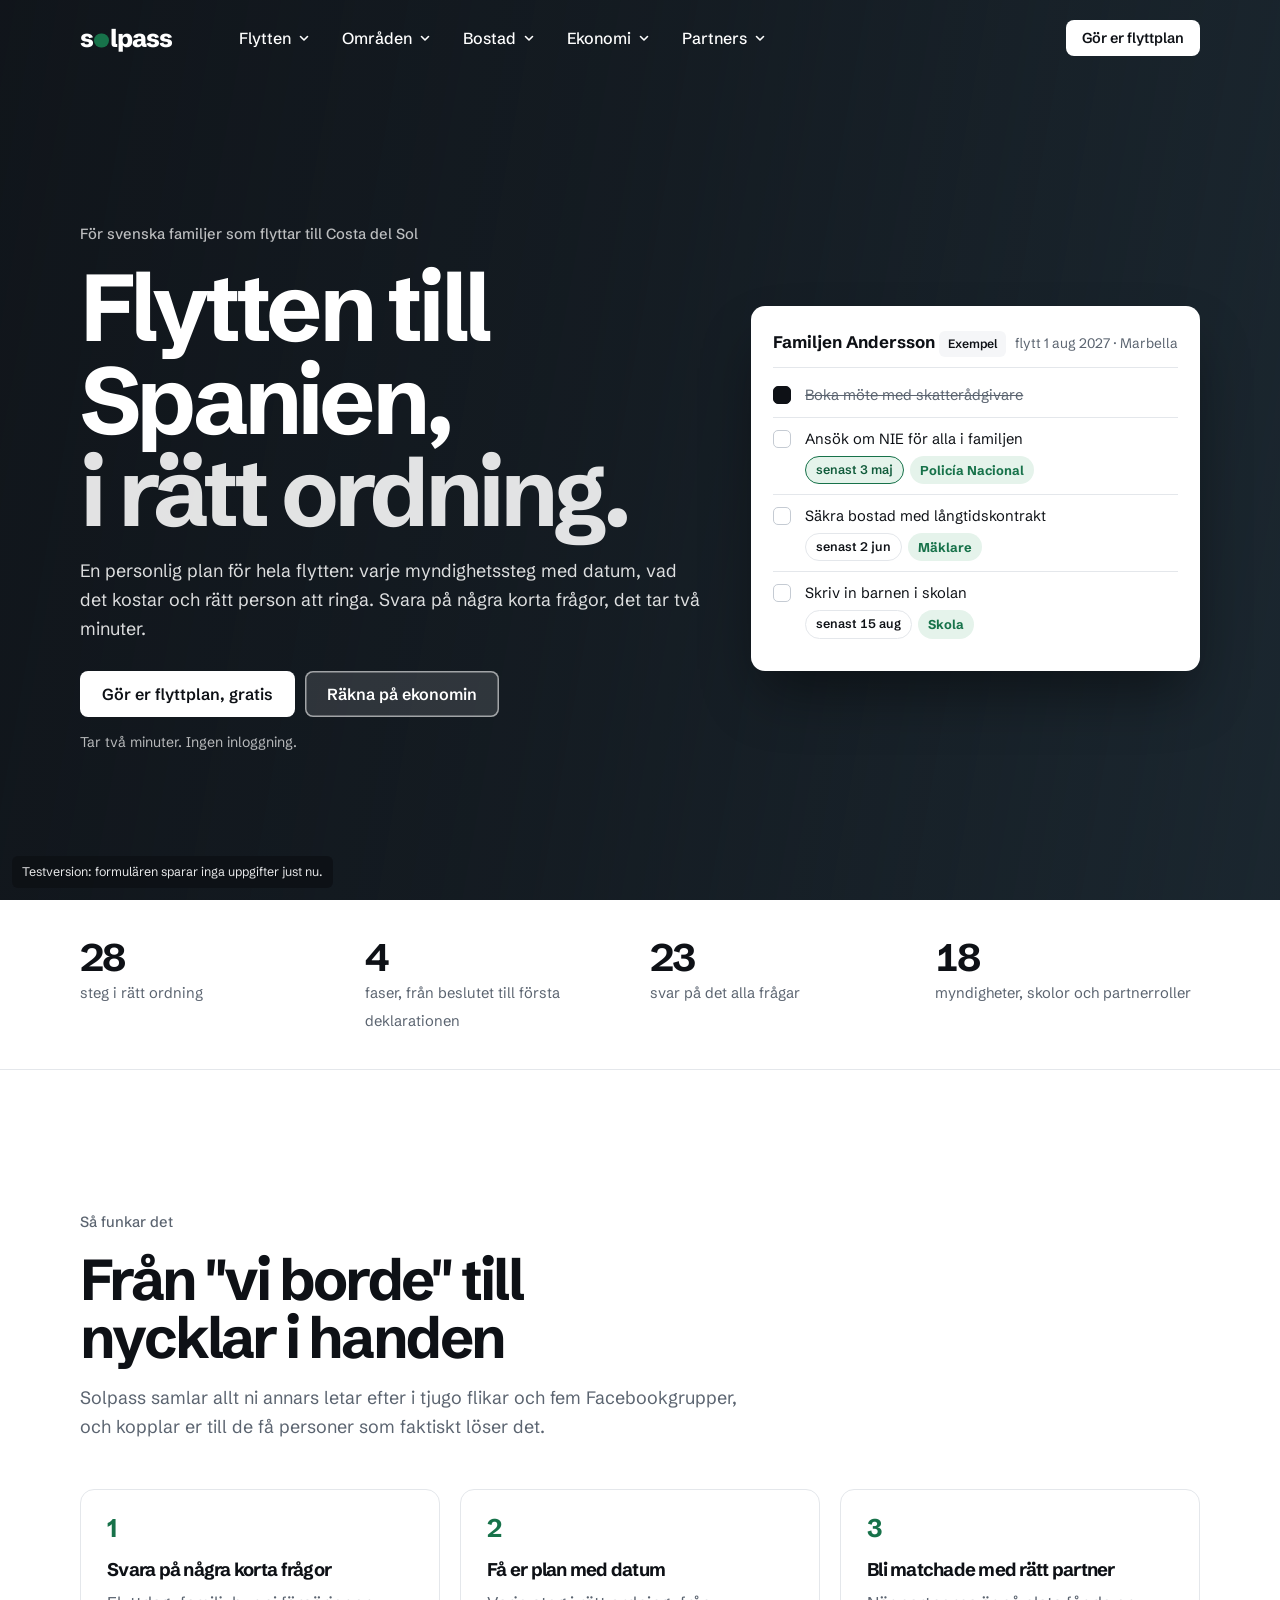
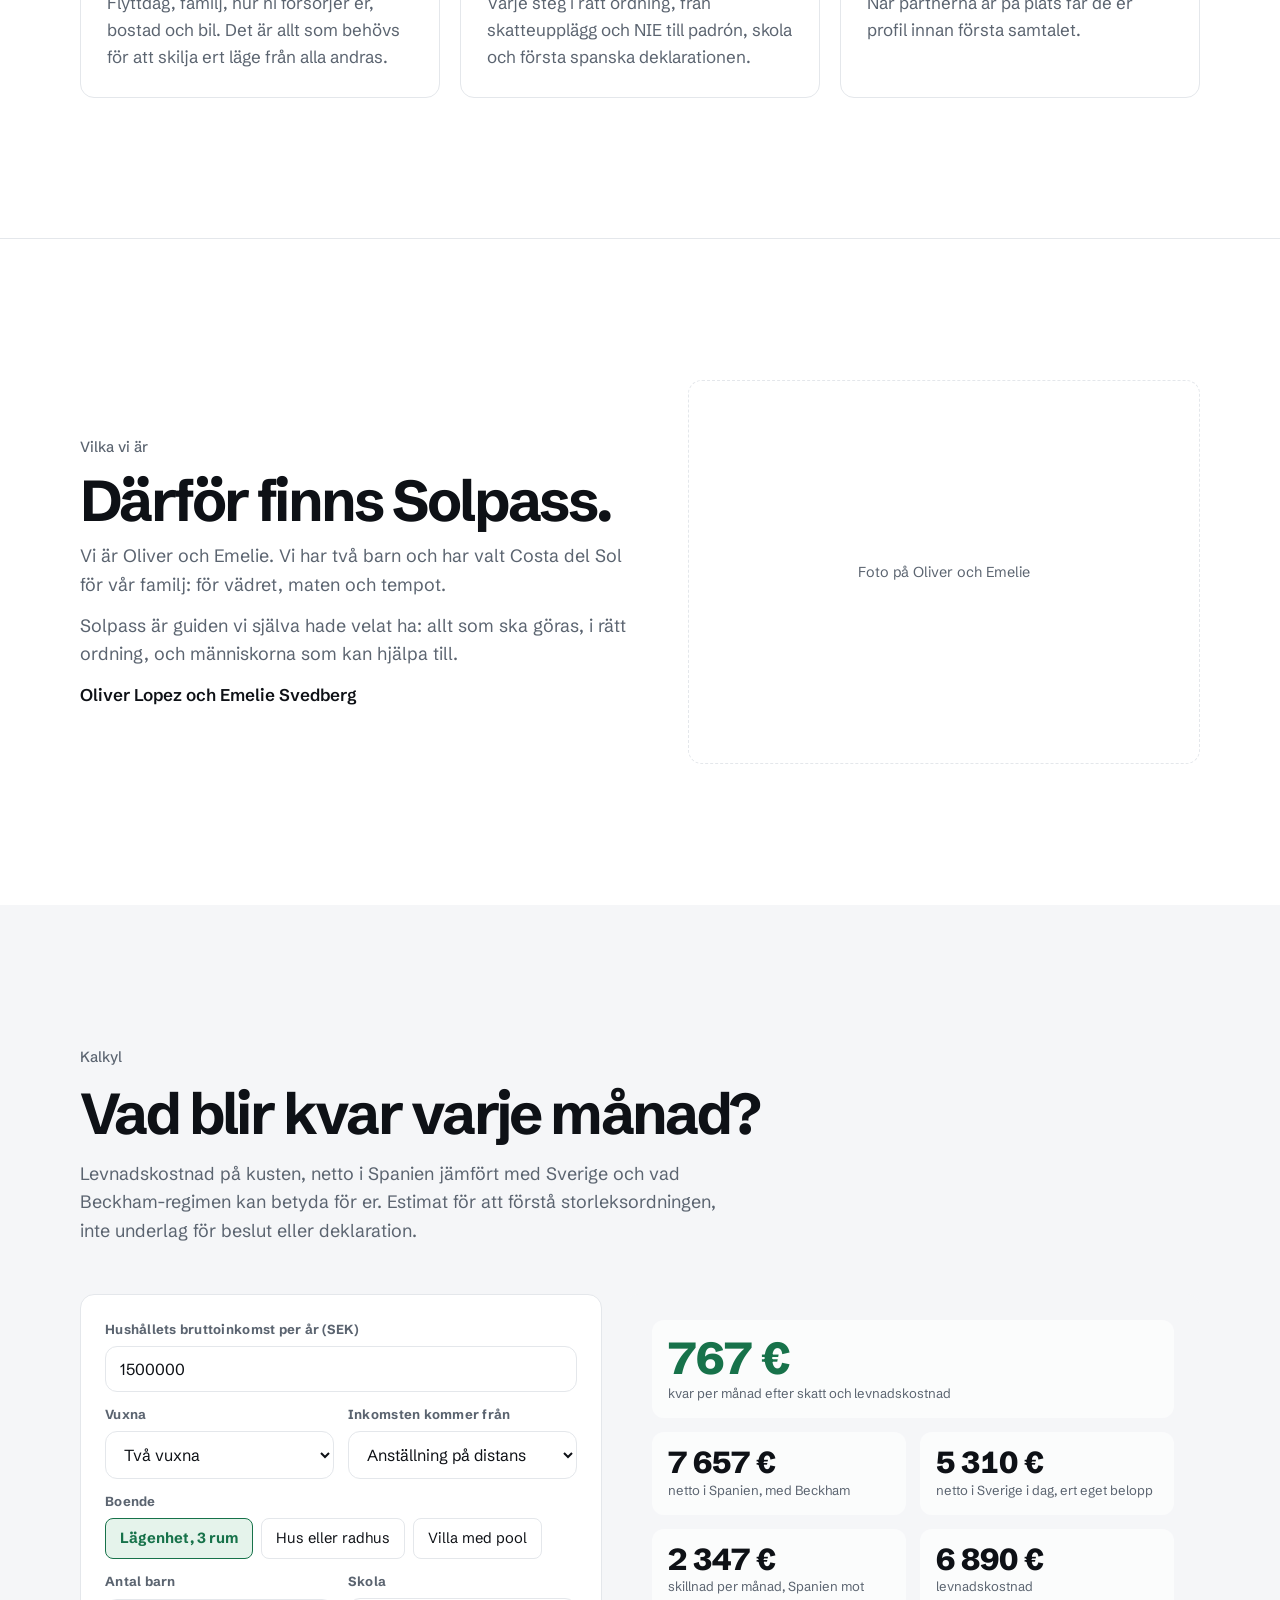
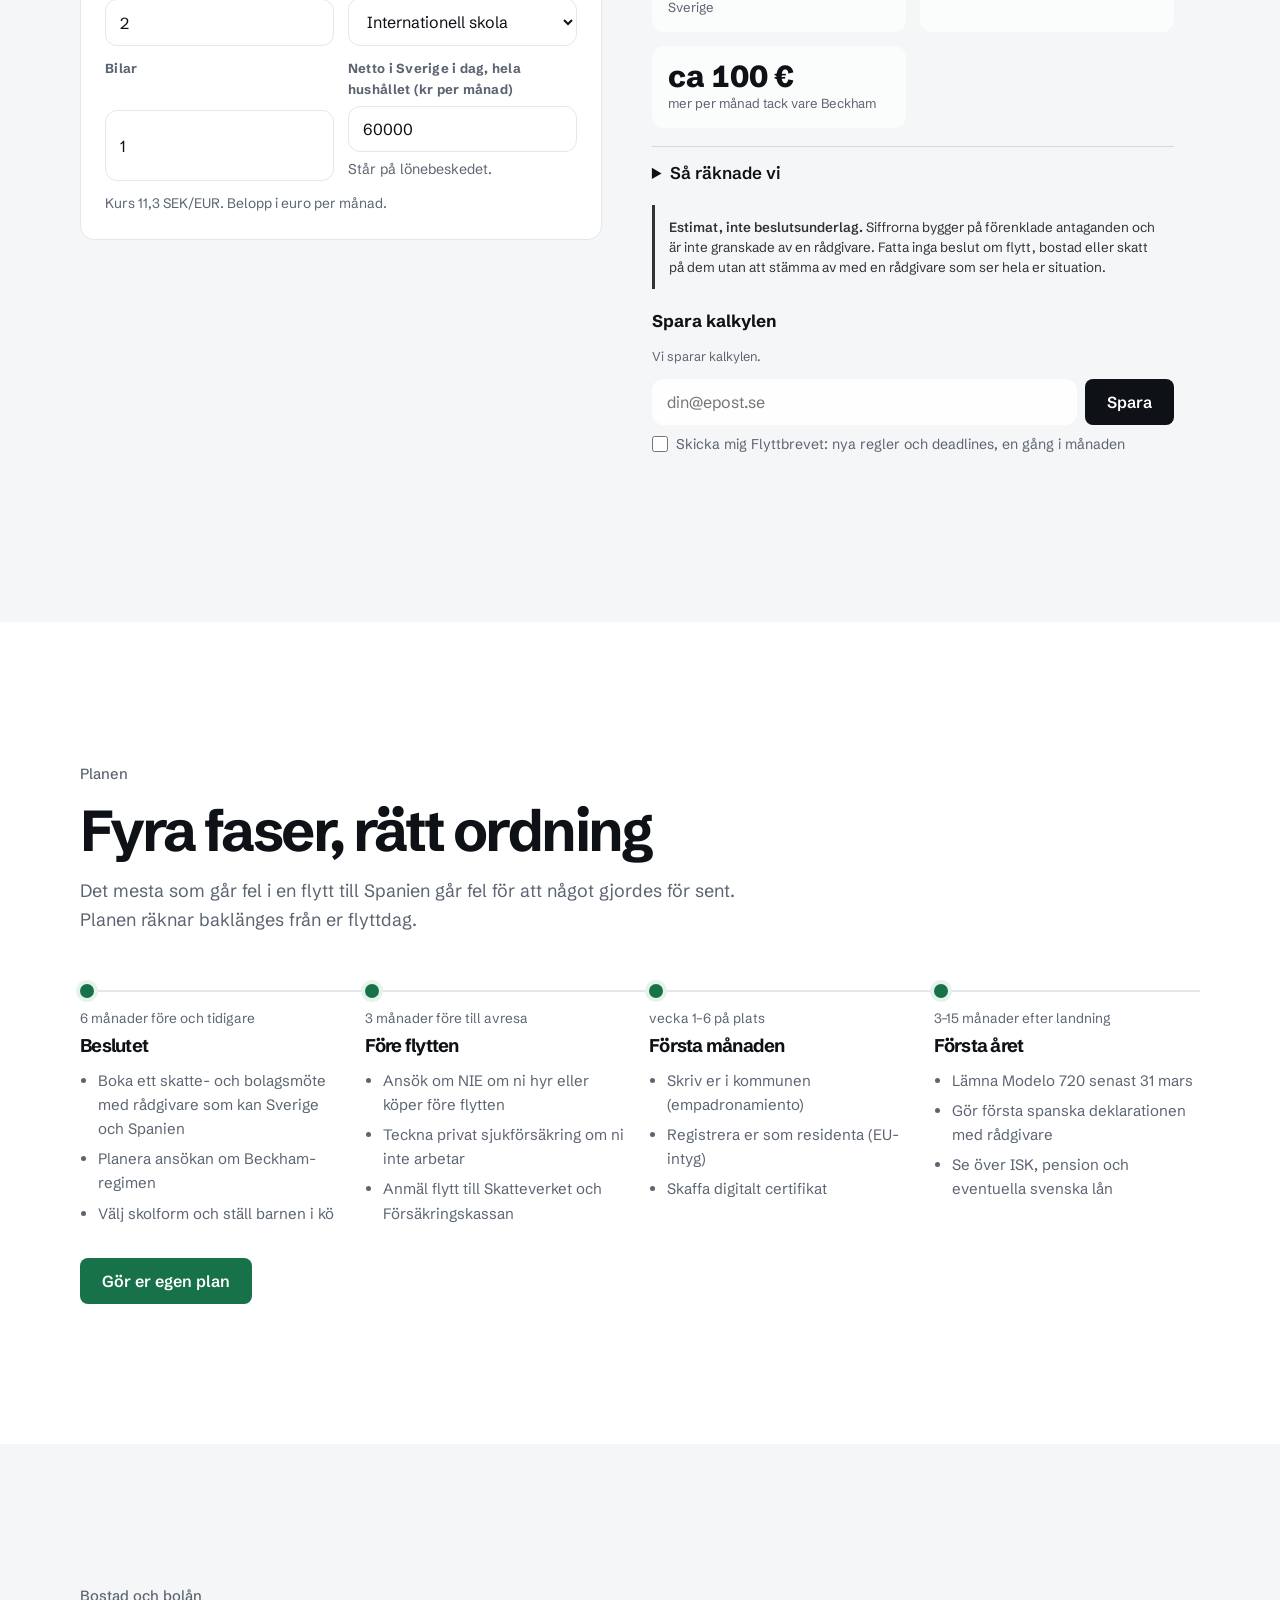
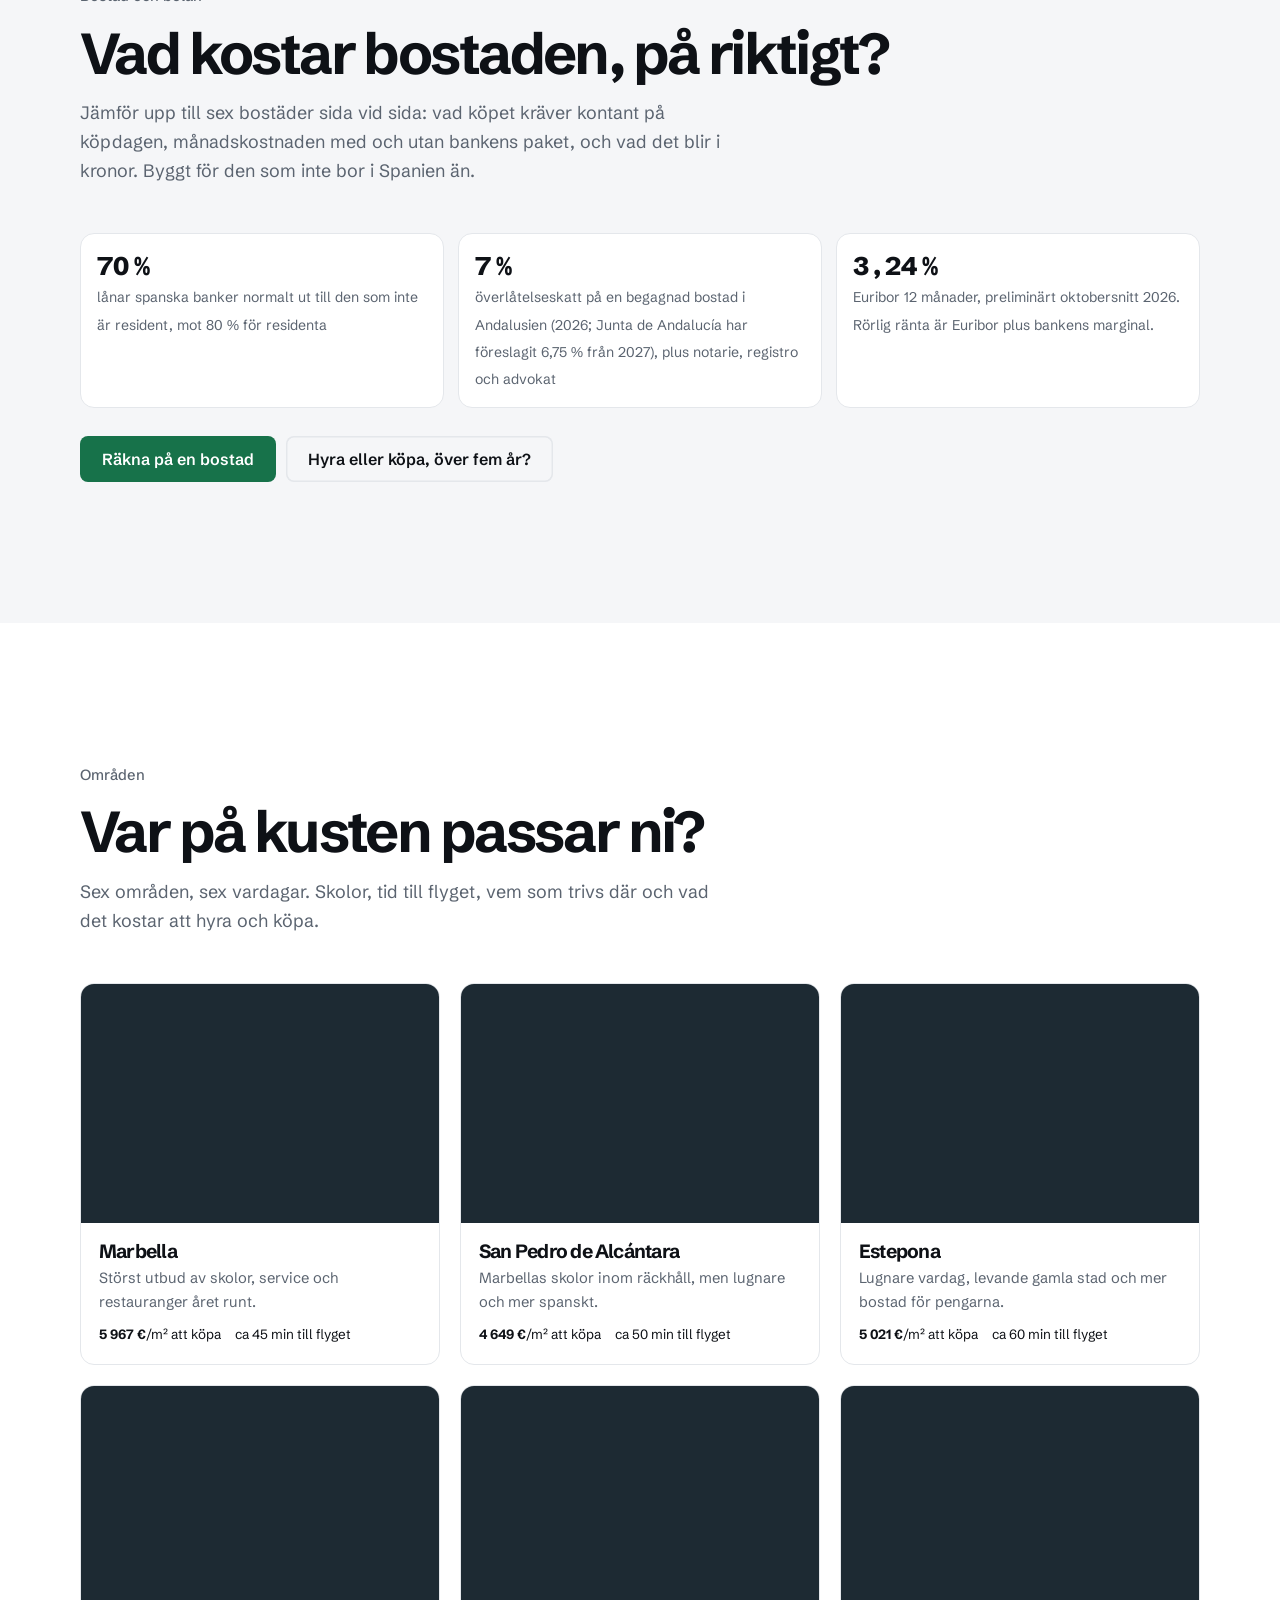
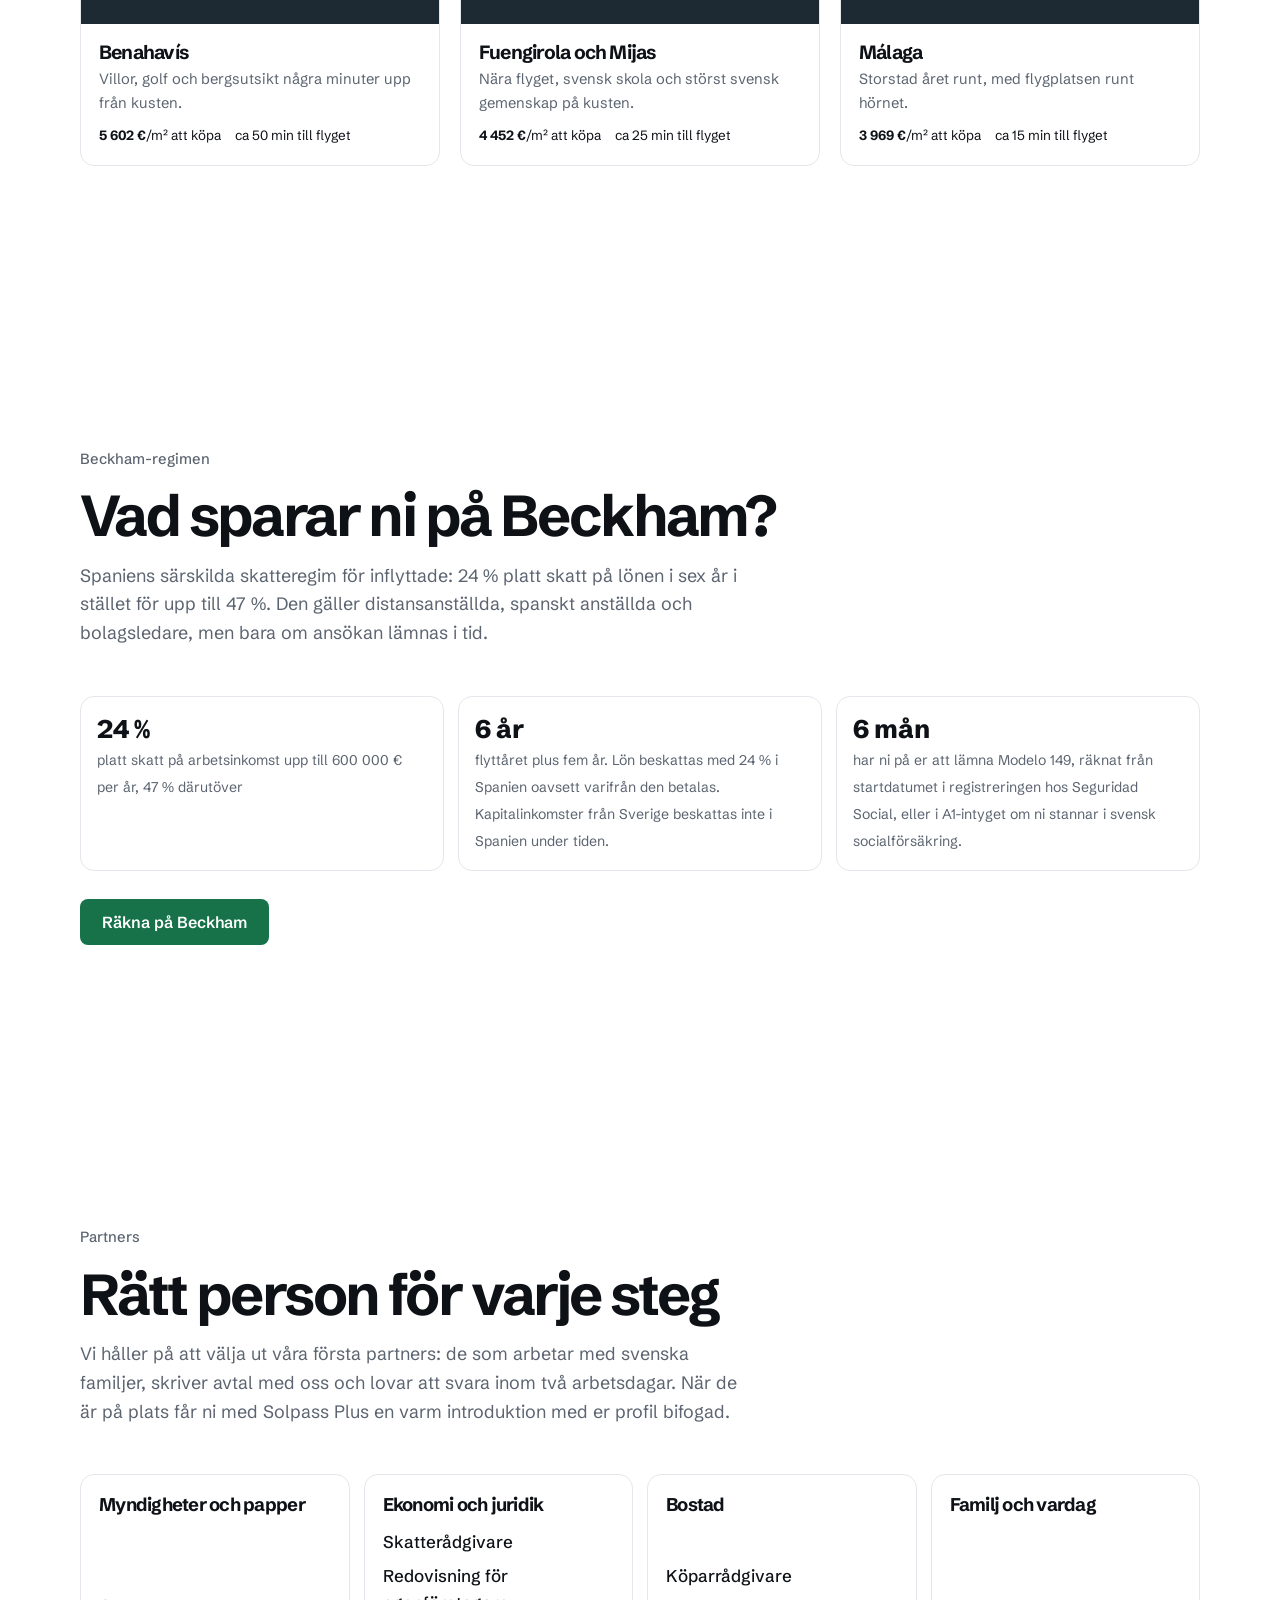
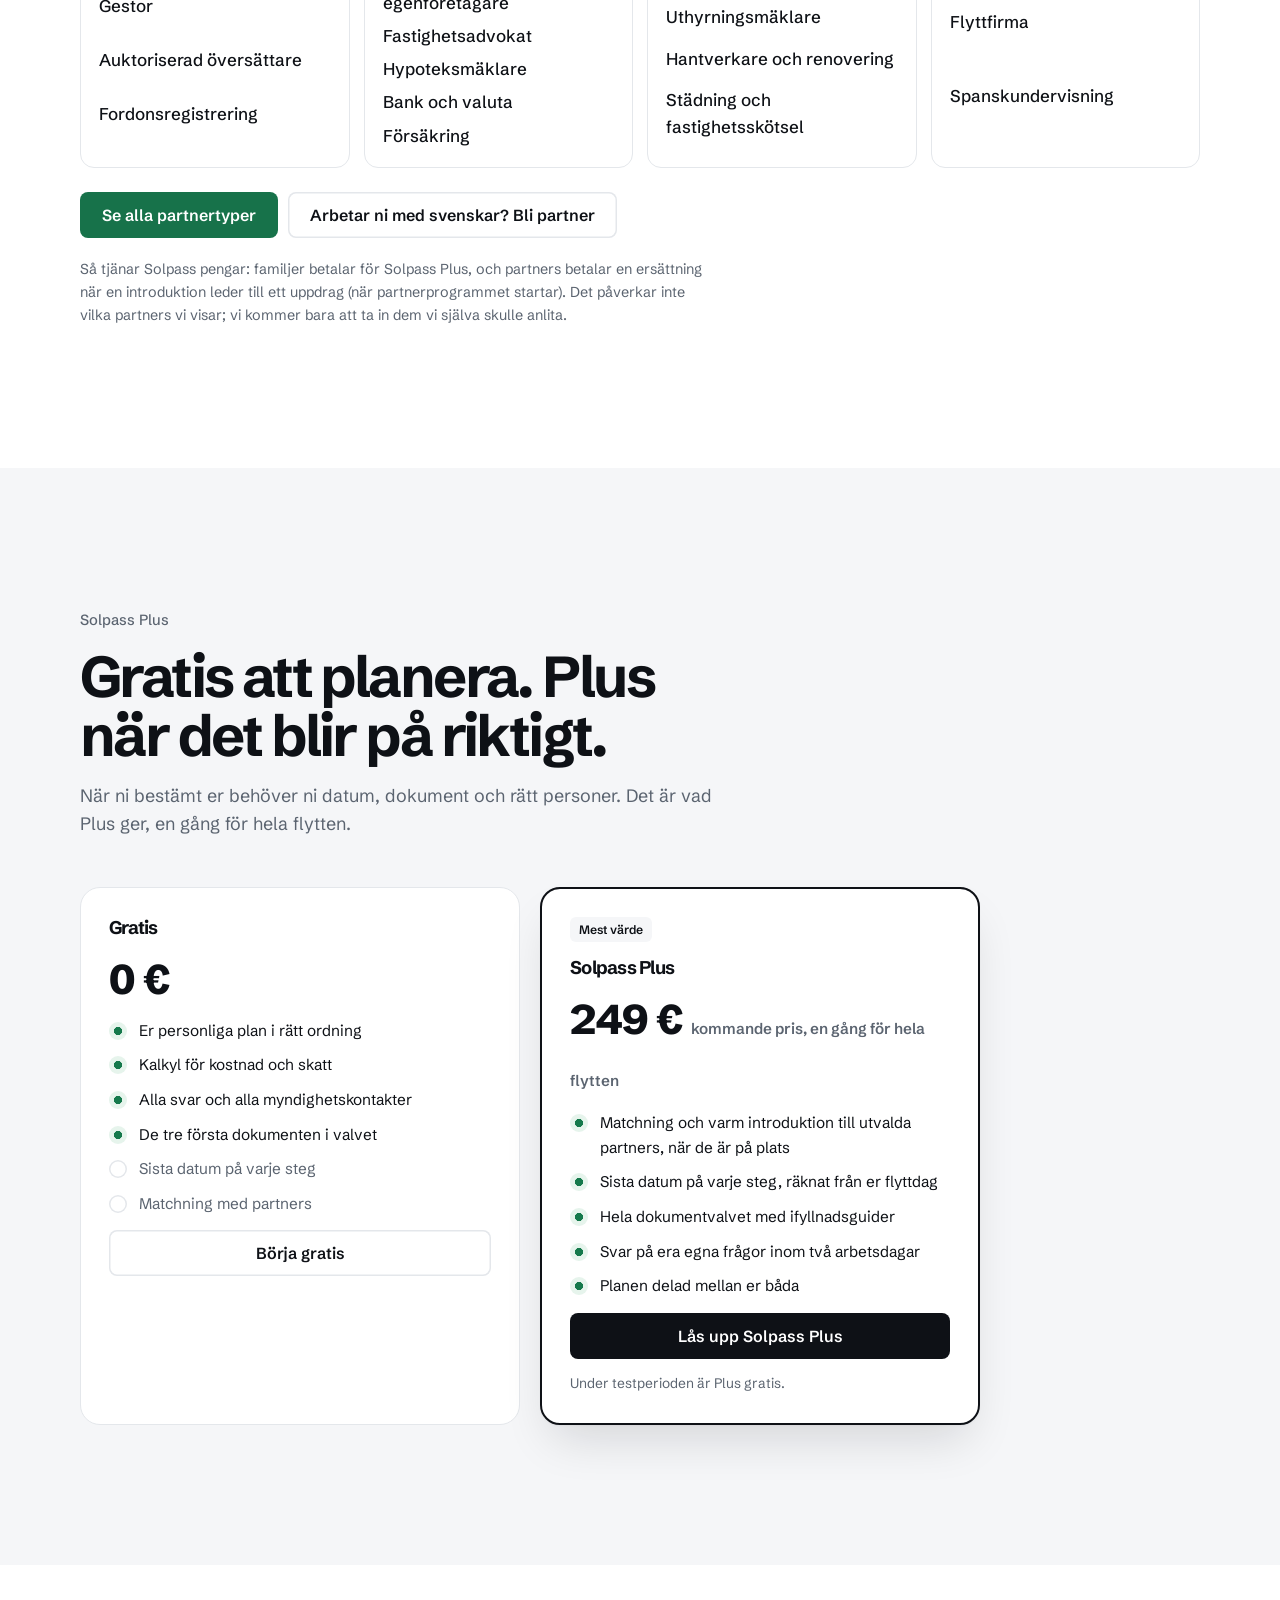
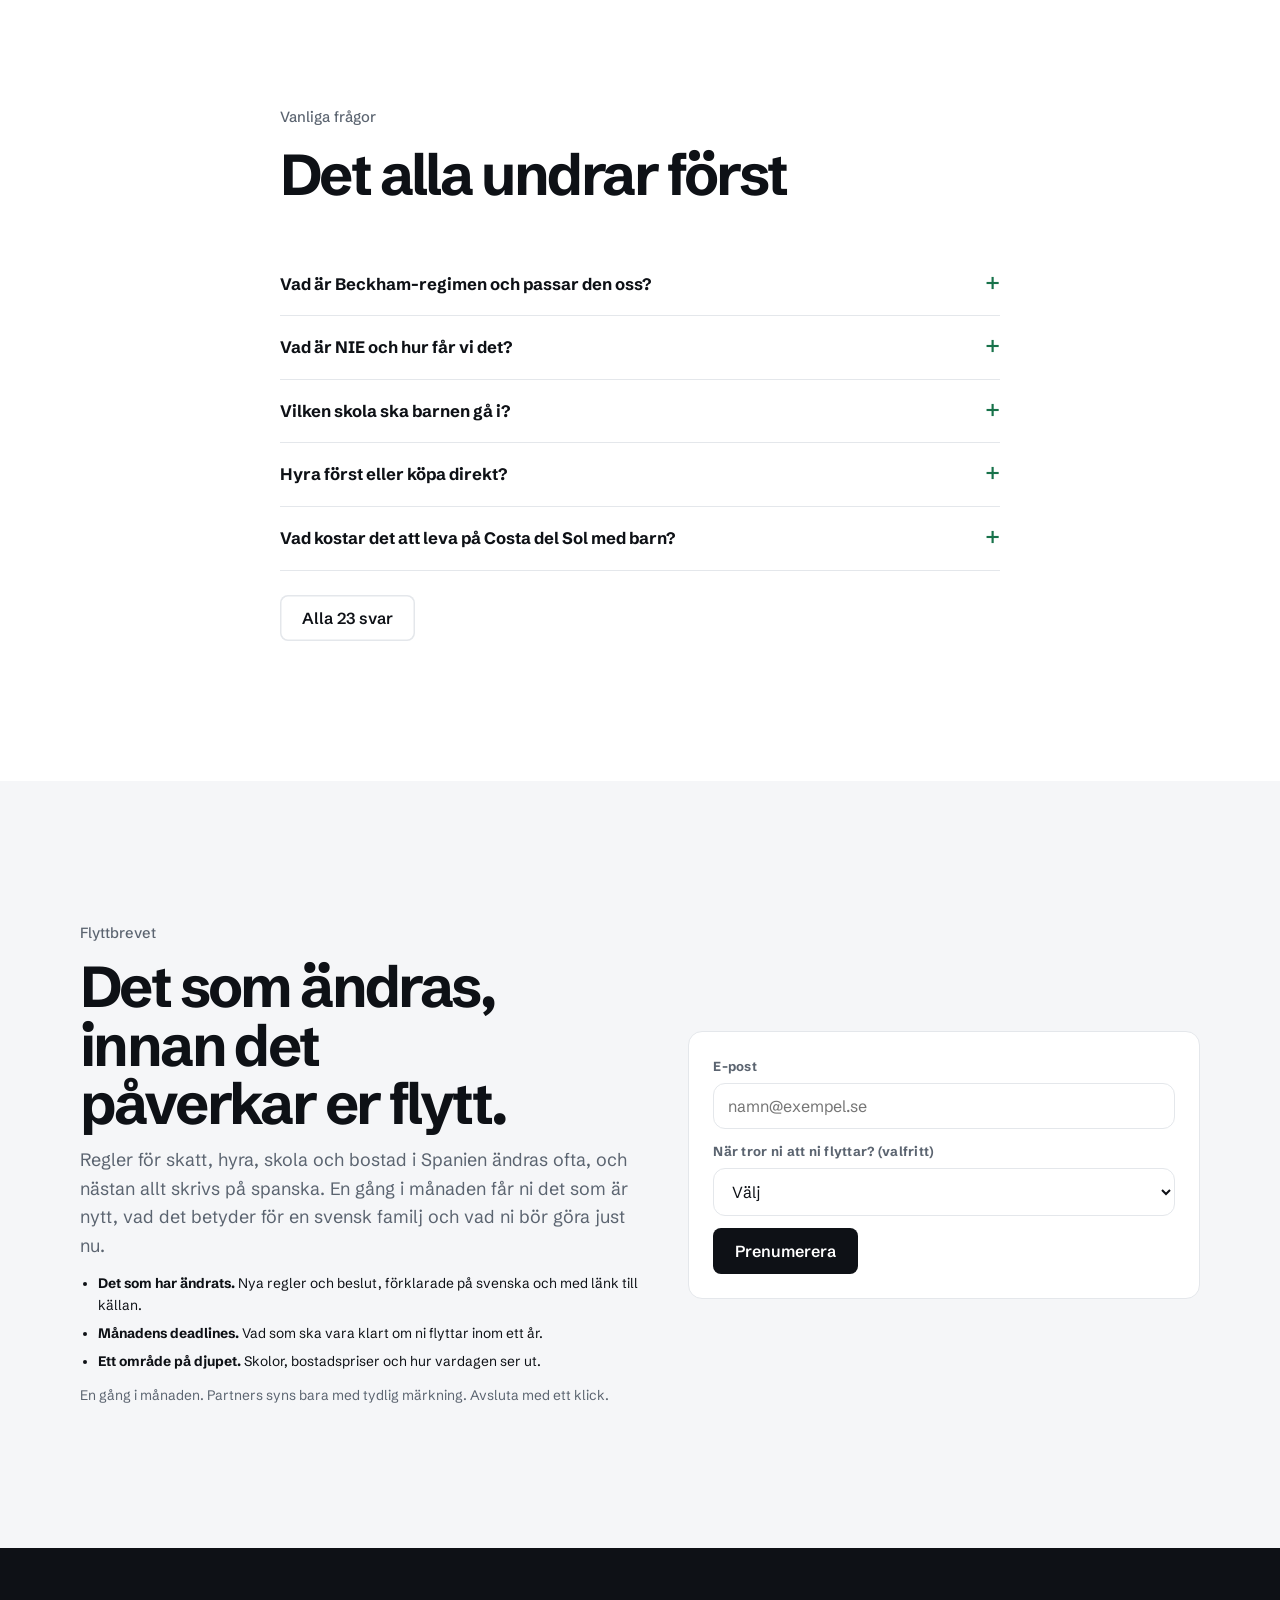
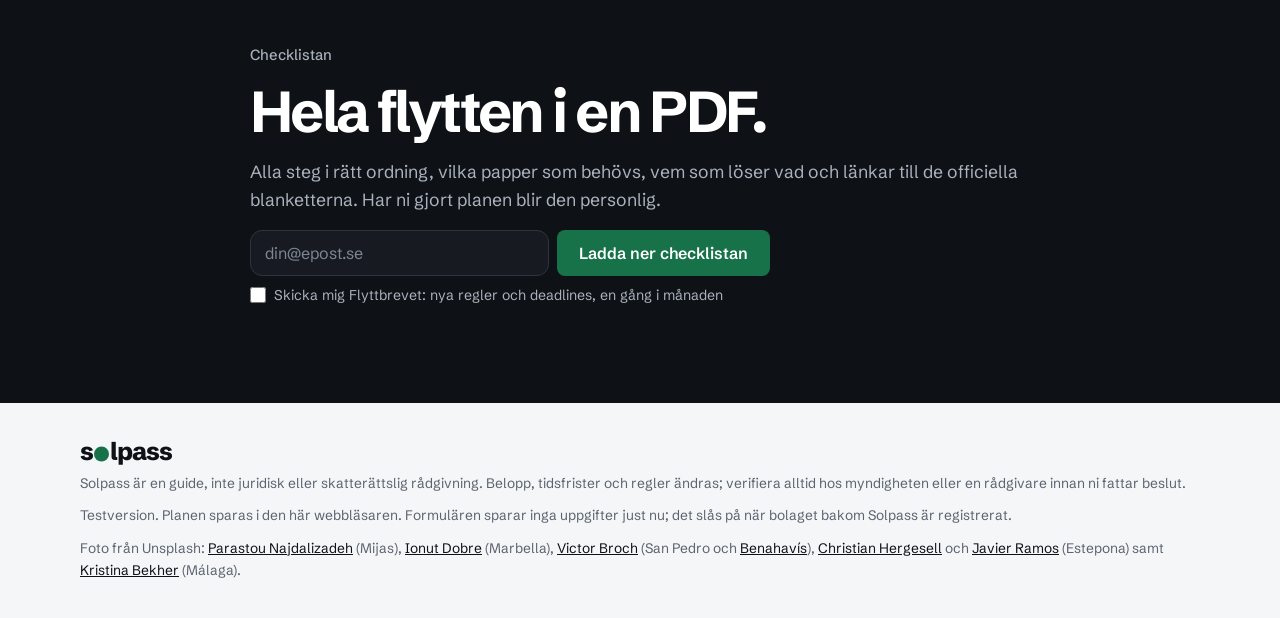
==== commit 70d3b174: "Second review: drop the Swedish tax model, best Beckham choice per person, editable first tax year, " ====
--- a/index.html
+++ b/index.html
@@ -742,13 +742,16 @@
             <label class="field"><span>Antal barn</span><input type="number" id="c_kids" value="2" min="0" max="6"></label>
             <label class="field"><span>Skola</span><select id="c_skola"><option value="int">Internationell skola</option><option value="sv">Svensk skola</option><option value="pub">Spansk kommunal skola</option></select></label>
           </div>
-          <label class="field"><span>Bilar</span><input type="number" id="c_bil" value="1" min="0" max="4"></label>
+          <div class="grid2">
+            <label class="field"><span>Bilar</span><input type="number" id="c_bil" value="1" min="0" max="4"></label>
+            <label class="field"><span>Netto i Sverige i dag, hela hushållet (kr per månad)</span><input type="number" id="c_senet" value="60000" step="1000" min="0" inputmode="numeric"><small class="muted">Står på lönebeskedet.</small></label>
+          </div>
           <p class="small muted">Kurs 11,3 SEK/EUR. Belopp i euro per månad.</p>
         </form>
         <div class="result">
           <div id="calcOut" class="stack" style="gap:18px"></div>
       <p class="est"><b>Estimat, inte beslutsunderlag.</b> Siffrorna bygger på förenklade antaganden och är inte granskade av en rådgivare. Fatta inga beslut om flytt, bostad eller skatt på dem utan att stämma av med en rådgivare som ser hela er situation.</p>
-          <div class="stack" id="calcCap"><b>Spara kalkylen</b><p class="note">Vi sparar kalkylen och skickar den till er.</p><form class="capture" onsubmit="return false" id="calcForm"><input type="email" required placeholder="din@epost.se" aria-label="E-post" id="calcEmail"><button class="btn sun" type="submit">Skicka</button><label class="nl"><input type="checkbox" data-nl> Skicka mig Flyttbrevet: nya regler och deadlines, en gång i månaden</label></form><p class="err" id="calcErr" hidden></p></div>
+          <div class="stack" id="calcCap"><b>Spara kalkylen</b><p class="note">Vi sparar kalkylen.</p><form class="capture" onsubmit="return false" id="calcForm"><input type="email" required placeholder="din@epost.se" aria-label="E-post" id="calcEmail"><button class="btn sun" type="submit">Spara</button><label class="nl"><input type="checkbox" data-nl> Skicka mig Flyttbrevet: nya regler och deadlines, en gång i månaden</label></form><p class="err" id="calcErr" hidden></p></div>
         </div>
       </div>
     </div>
@@ -776,7 +779,7 @@
       <div class="homefacts">
         <div><b>70 %</b><span>lånar spanska banker normalt ut till den som inte är resident, mot 80 % för residenta</span></div>
         <div><b>7 %</b><span>överlåtelseskatt på en begagnad bostad i Andalusien (2026; Junta de Andalucía har föreslagit 6,75 % från 2027), plus notarie, registro och advokat</span></div>
-        <div><b>3,24 %</b><span>Euribor 12 månader, snitt oktober 2026. Rörlig ränta är Euribor plus bankens marginal.</span></div>
+        <div><b>3,24 %</b><span>Euribor 12 månader, preliminärt oktobersnitt 2026. Rörlig ränta är Euribor plus bankens marginal.</span></div>
       </div>
       <div class="row" style="margin-top:28px"><a class="btn sea" href="#bostad">Räkna på en bostad</a><a class="btn ghost" href="#hyrakopa">Hyra eller köpa, över fem år?</a></div>
     </div>
@@ -847,7 +850,7 @@
         <div class="plan hl">
           <span class="pill">Mest värde</span>
           <h3>Solpass Plus</h3>
-          <div class="price">249 € <small>en gång, hela flytten</small></div>
+          <div class="price">249 € <small>kommande pris, en gång för hela flytten</small></div>
           <ul>
             <li>Matchning och varm introduktion till utvalda partners, när de är på plats</li>
             <li>Sista datum på varje steg, räknat från er flyttdag</li>
@@ -1038,7 +1041,7 @@
     <div class="result">
       <div id="rbOut" class="stack" style="gap:18px"></div>
       <p class="est"><b>Estimat, inte beslutsunderlag.</b> Siffrorna bygger på förenklade antaganden och är inte granskade av en rådgivare. Fatta inga beslut om flytt, bostad eller skatt på dem utan att stämma av med en rådgivare som ser hela er situation.</p>
-      <div class="stack" id="rbCap"><b>Spara jämförelsen</b><p class="note">Vi sparar jämförelsen och skickar den till er. Vill ni ha bostäder att räkna på kan ni bli kontaktade av mäklare i bostadsguiden.</p><form class="capture" onsubmit="return false" id="rbForm"><input type="email" required placeholder="din@epost.se" aria-label="E-post" id="rbEmail"><button class="btn sun" type="submit">Skicka</button><label class="nl"><input type="checkbox" data-nl> Skicka mig Flyttbrevet: nya regler och deadlines, en gång i månaden</label></form><p class="err" id="rbErr" hidden></p></div>
+      <div class="stack" id="rbCap"><b>Spara jämförelsen</b><p class="note">Vi sparar jämförelsen. Vill ni ha bostäder att räkna på kan ni bli kontaktade av mäklare i bostadsguiden.</p><form class="capture" onsubmit="return false" id="rbForm"><input type="email" required placeholder="din@epost.se" aria-label="E-post" id="rbEmail"><button class="btn sun" type="submit">Spara</button><label class="nl"><input type="checkbox" data-nl> Skicka mig Flyttbrevet: nya regler och deadlines, en gång i månaden</label></form><p class="err" id="rbErr" hidden></p></div>
     </div>
   </div>
 </div></div>
@@ -1117,7 +1120,7 @@
 
   <h3 style="margin:40px 0 4px">Att hyra</h3>
   <ol class="guide">
-    <li><div><b>Kontrakt för permanentbostad</b><p>Kräv kontrakt för permanentbostad (vivienda habitual). Med ett temporada-kontrakt kan kommunen vägra padrón, och det är padrón som låser upp skola, vård och bil.</p></div></li>
+    <li><div><b>Hyresavtal och padrón</b><p>Välj ett avtal som motsvarar hur bostaden faktiskt ska användas. För padrón bedöms var ni verkligen bor, inte bara kontraktets rubrik. Ett tillfälligt avtal kan kräva mer underlag eller kontroll från kommunen. Det är padrón som låser upp skola, vård och bil.</p></div></li>
     <li><div><b>Ni bestämmer hur länge ni bor kvar</b><p>Som hyresgäst kan ni förlänga kontraktet år för år upp till fem år om hyresvärden är en privatperson, och sju år om det är ett bolag (hyreslagen LAU, artikel 9).</p></div></li>
     <li><div><b>Deposition och garantier har ett tak</b><p>Depositionen (fianza) är en månadshyra. Extra garantier får vara högst två månadshyror på kontrakt upp till fem år, eller sju om hyresvärden är ett bolag (artikel 36).</p></div></li>
     <li><div><b>Mäklarens arvode betalas av hyresvärden</b><p>Avgifter för förmedling och kontrakt får inte läggas på hyresgästen (artikel 20). Ber någon om det, säg nej.</p></div></li>
@@ -1288,7 +1291,7 @@
   <div class="wrap">
     <a class="logo" href="#" aria-label="Solpass">s<i aria-hidden="true"></i>lpass</a>
     <p>Solpass är en guide, inte juridisk eller skatterättslig rådgivning. Belopp, tidsfrister och regler ändras; verifiera alltid hos myndigheten eller en rådgivare innan ni fattar beslut.</p>
-    <p>Testversion. Planen sparas i den här webbläsaren. E-post och förfrågningar ni skickar sparas hos Solpass så att vi kan svara.</p>
+    <p>Testversion. Planen sparas i den här webbläsaren. Formulären sparar inga uppgifter just nu; det slås på när bolaget bakom Solpass är registrerat.</p>
     <p>Foto från Unsplash: <a href="https://unsplash.com/photos/whitewashed-village-nestled-on-a-hillside-at-sunset-CZyHIMBIC34" target="_blank" rel="noopener">Parastou Najdalizadeh</a> (Mijas), <a href="https://unsplash.com/photos/boats-docked-in-a-marina-with-white-buildings-and-mountain-EIIxFvNh4Vs" target="_blank" rel="noopener">Ionut Dobre</a> (Marbella), <a href="https://unsplash.com/photos/tall-palm-tree-trunks-against-a-clear-blue-sky-PqUC0_UydYs" target="_blank" rel="noopener">Victor Broch</a> (San Pedro och <a href="https://unsplash.com/photos/silhouette-of-trees-and-mountains-during-daytime-hPkIQ4yUUp0" target="_blank" rel="noopener">Benahavís</a>), <a href="https://unsplash.com/photos/a-narrow-street-lined-with-potted-plants-h-RVqwj3g4A" target="_blank" rel="noopener">Christian Hergesell</a> och <a href="https://unsplash.com/photos/beautiful-beach-along-a-coastline-with-a-city-czTRILo5r2E" target="_blank" rel="noopener">Javier Ramos</a> (Estepona) samt <a href="https://unsplash.com/photos/a-narrow-city-street-with-a-clock-tower-in-the-background-YOWXcpVtDsQ" target="_blank" rel="noopener">Kristina Bekher</a> (Málaga).</p>
   </div>
 </footer>
@@ -1314,7 +1317,7 @@
  {id:"skv",k:"Myndighet",title:"Skatteverket – anmäl flytt utomlands",status:"v",text:"Anmälan görs före avresan. Avgör folkbokföring, SINK och om Sverige fortfarande ser er som skatterättsligt bosatta (väsentlig anknytning).",link:"https://www.skatteverket.se/privat/folkbokforing/flyttafransverige.4.18e1b10334ebe8bc80001591.html",lt:"Flytta från Sverige",more:[["Beställ personbevis","https://www.skatteverket.se/privat/folkbokforing/personbevis/hittaochbestallpersonbevis.4.361dc8c15312eff6fdb20.html"]]},
  {id:"aeat",k:"Myndighet",title:"Agencia Tributaria (AEAT)",status:"v",text:"Spanska skatteverket. Registrering med Modelo 030, deklaration (Renta) i april–juni, Modelo 720 för utländska tillgångar.",link:"https://sede.agenciatributaria.gob.es/Sede/no-residentes/residencia-personas-fisicas-juridicas/persona-fisica-residente-espana.html",lt:"När ni blir skatterättsligt bosatta",more:[["Modelo 030, skatteregistrering","https://sede.agenciatributaria.gob.es/Sede/procedimientoini/G321.shtml"],["Modelo 720","https://sede.agenciatributaria.gob.es/Sede/todas-gestiones/impuestos-tasas/declaraciones-informativas/modelo-720-decla_____sobre-bienes-derechos-extranjero_/plazos-presentacion.html"]]},
  {id:"dgt",k:"Myndighet",title:"DGT – trafikverket",status:"v",text:"Omregistrering av bil, byte av körkort, fordonsskatt via kommunen. Tid bokas via cita previa; en gestor gör det i praktiken åt er.",link:"https://www.dgt.es/nuestros-servicios/tu-vehiculo/quieres-traer-o-llevarte-un-vehiculo-del-extranjero/matricular-un-vehiculo-proveniente-de-la-ue/",lt:"Registrera en bil från EU",more:[["Körkort från EU: giltighet och byte","https://sede.dgt.gob.es/es/permisos-de-conducir/canjes-de-permisos/canjes-de-permisos-extranjeros/canjes-inscripcion-renovacion-y-sustitucion-de-permisos-de-la-ue-y-eee/canje-de-permisos-de-la-ue-y-eee/"]]},
- {id:"ss",k:"Myndighet",title:"Seguridad Social",status:"v",text:"Socialförsäkringsnummer (NUSS) och tillgång till den offentliga vården. Vem som har rätt till vad beror på om ni arbetar i Spanien, är pensionär med S1 eller betalar privat.",link:"https://portal.seg-social.gob.es/wps/portal/importass/importass/Categorias/Altas%2C+bajas+y+modificaciones/Altas+y+afiliacion+de+trabajadores/Solicitar+el+numero+de+la+Seguridad+Social",lt:"Ansök om socialförsäkringsnummer (NUSS)",more:[["Registrera intyg S1 för vård","https://prestaciones.seg-social.es/servicio/registrar-formulario-s1-asistencia-sanitaria-espana.html"]]},
+ {id:"ss",k:"Myndighet",title:"Seguridad Social",status:"v",text:"Socialförsäkringsnummer (NUSS) och tillgång till den offentliga vården. Numret (NUSS) och registreringen av arbetet (alta) är olika steg. Anställda och egenföretagare ska registreras innan arbetet börjar. Vem som har rätt till vad beror på om ni arbetar i Spanien, är pensionär med S1 eller betalar privat.",link:"https://portal.seg-social.gob.es/wps/portal/importass/importass/Categorias/Altas%2C+bajas+y+modificaciones/Altas+y+afiliacion+de+trabajadores/Solicitar+el+numero+de+la+Seguridad+Social",lt:"Ansök om socialförsäkringsnummer (NUSS)",more:[["Registrera intyg S1 för vård","https://prestaciones.seg-social.es/servicio/registrar-formulario-s1-asistencia-sanitaria-espana.html"]]},
  {id:"fnmt",k:"Myndighet",title:"FNMT – digitalt certifikat",status:"v",text:"Certificado digital låser upp i stort sett alla myndighetsärenden online. Skaffa det så tidigt det går efter NIE.",link:"https://www.sede.fnmt.gob.es/certificados/persona-fisica",lt:"Ansök om certifikat",more:[]},
  {id:"skola-sv",k:"Skola",title:"Svenska skolan Marbella",status:"v",text:"Svensk läroplan, svensk gemenskap, mjuk landning för barn som ska kunna gå tillbaka till svenskt system.",link:"https://www.svenskaskolanmarbella.com"},
  {id:"skola-int",k:"Skola",title:"Internationella skolor på kusten",status:"o",text:"Engelskspråkiga skolor med brittisk eller amerikansk läroplan (t.ex. Atlas, Aloha, EIC, Swans). Avgifter, köer och antagningsdatum skiljer sig kraftigt; jämför dem under Skolor.",link:null,note:"Jämförelse under arbete"},
@@ -1337,9 +1340,9 @@
   {q:"Hyra först eller köpa direkt?",a:"<p>Hyr först om ni inte känner området. Ett år på plats visar vilka områden som fungerar med skola, trafik och vardag, och ni slipper ta en köpskatt på 7 % i Andalusien (2026; Junta de Andalucía har föreslagit 6,75 % från 2027) på ett hus ni kanske vill byta. Köp direkt bara om ni redan har tillbringat mycket tid i området och vet exakt var ni vill bo.</p>",who:["maklare","advokat"]}
  ]},
  {cat:"Papper och myndigheter",items:[
-  {q:"Vad är NIE och hur får vi det?",a:"<p>NIE (Número de Identidad de Extranjero) är ert spanska identifikationsnummer. Utan det kan ni inte öppna bankkonto, skriva hyreskontrakt, köpa bil eller betala skatt. Det söks hos Policía Nacional med blankett EX-15, pass, avgift (tasa 790/012) och ett skäl, till exempel bostadsköp eller flytt. Varje person i familjen behöver eget NIE, även barnen.</p><p>Tiderna är ofta långa. Boka cita previa flera veckor i förväg, eller låt en gestor sköta det. Det går också att söka via spanska konsulatet i Stockholm före flytten.</p>",who:["policia","gestor"]},
+  {q:"Vad är NIE och hur får vi det?",a:"<p>NIE (Número de Identidad de Extranjero) är ert spanska identifikationsnummer och behövs i många myndighets-, skatte- och bankärenden. Kraven varierar mellan ärenden och banker; vissa banker erbjuder konton för icke-residenter med pass. Varje person i familjen behöver eget NIE, även barnen.</p><p>Flyttar ni hit på riktigt får ni NIE genom EU-registreringen (EX-18). En separat NIE-ansökan (EX-15) behövs främst om ni ska hyra eller köpa innan flytten. Den söks hos Policía Nacional eller via spanska konsulatet i Stockholm, med pass, avgift (tasa 790/012) och ett skäl, till exempel bostadsköp.</p><p>Tiderna är ofta långa. Boka cita previa flera veckor i förväg, eller låt en gestor sköta det.</p>",who:["policia","gestor"]},
   {q:"Vad är empadronamiento och varför tjatar alla om det?",a:"<p>Att skriva sig i kommunens register (padrón). Det är beviset på att ni bor här, och det krävs för skola, vårdcentral, bilomregistrering och de flesta kommunala tjänster. Görs på ayuntamiento med hyreskontrakt eller lagfart, pass och NIE. Gör det så fort ni har en bostad; det låser upp nästa steg.</p>",who:["ayto"]},
-  {q:"Måste vi registrera oss som residenta?",a:"<p>Ja. EU-medborgare som stannar mer än tre månader ska registrera sig och får ett grönt intyg (certificado de registro de ciudadano de la Unión). Arbetar ni i Spanien räcker anställningsbevis eller bevis på egenföretagande. Arbetar ni inte i Spanien (till exempel distansarbete utan spansk anställning eller pension) krävs både tillräckliga medel och en sjukförsäkring som motsvarar den offentliga vården. Blankett EX-18, bokad tid hos Policía Nacional.</p>",who:["policia","gestor"]},
+  {q:"Måste vi registrera oss som residenta?",a:"<p>Ja. EU-medborgare som stannar mer än tre månader ska registrera sig och får ett grönt intyg (certificado de registro de ciudadano de la Unión). Kraven för EU-registreringen beror på er faktiska arbets- och försörjningssituation i Spanien. Arbetar ni som anställd eller egenföretagare räcker normalt anställningsbevis eller bevis på egenföretagande. Distansarbete från Spanien åt en svensk arbetsgivare behandlas inte automatiskt som att ni saknar arbete här; kontrollera vilket anställningsunderlag och socialförsäkringsintyg som krävs. Arbetar ni inte alls krävs tillräckliga medel och en sjukförsäkring som motsvarar den offentliga vården. Blankett EX-18, bokad tid hos Policía Nacional.</p>",who:["policia","gestor"]},
   {q:"Vad gör vi hos Skatteverket innan vi åker?",a:"<p>Anmäl flytt till utlandet minst en vecka före avresan. Då avregistreras ni från folkbokföringen, och Skatteverket tar ställning till er skattestatus. Ansök om SINK om ni fortsätter ha svensk inkomst som anställda eller pension. Behåller ni bostad eller bolag i Sverige bör ni få skattestatusen bedömd skriftligt innan flytten.</p>",who:["skv","skatt"]},
   {q:"Vad är ett digitalt certifikat och behöver vi det?",a:"<p>Certificado digital från FNMT är den spanska motsvarigheten till BankID för myndigheter. Med det deklarerar ni, bokar tider, hämtar intyg och sköter bilärenden hemifrån. Utan det står ni i kö. Skaffa det direkt efter NIE; det kräver normalt ett besök på ett registreringskontor, och videoidentifiering finns för vissa.</p>",who:["fnmt"]}
  ]},
@@ -1349,7 +1352,7 @@
   {q:"Vad behöver vi för papper till skolan?",a:"<p>Empadronamiento, NIE för barnet, pass, vaccinationsintyg och betyg eller intyg från svensk skola. Internationella skolor vill ofta ha senaste två årens betyg och en rekommendation. Översättningar kan behövas för kommunal skola.</p><p>Ska ett barn börja på Bachillerato behöver studierna från Sverige homologeras. Under tiden skrivs barnet in villkorat (volante de inscripción condicional).</p>",who:["ayto"]}
  ]},
  {cat:"Bostad",items:[
-  {q:"Hur fungerar hyreskontrakt i Spanien?",a:"<p>Två typer: långtidskontrakt (vivienda habitual) med lagstadgat skydd, normalt fem år med rätt att säga upp efter sex månader, och tillfälliga kontrakt (temporada) utan samma skydd. Real Decreto-ley 29/2026, som ska godkännas av Kongressen i november, begränsar korttidskontrakt till högst tolv månader med ett verkligt skäl. Lagstadgad deposition är en månadshyra, men hyresvärdar begär ofta ytterligare garanti. Begär alltid långtidskontrakt när ni ska skriva er på adressen; vissa kommuner accepterar inte temporada-kontrakt för padrón.</p>",who:["maklare"]},
+  {q:"Hur fungerar hyreskontrakt i Spanien?",a:"<p>Två typer: långtidskontrakt (vivienda habitual) med lagstadgat skydd, normalt fem år med rätt att säga upp efter sex månader, och tillfälliga kontrakt (temporada) utan samma skydd. Real Decreto-ley 29/2026, som ska godkännas av Kongressen i november, begränsar korttidskontrakt till högst tolv månader med ett verkligt skäl. Lagstadgad deposition är en månadshyra, men hyresvärdar begär ofta ytterligare garanti. Välj ett avtal som motsvarar hur bostaden faktiskt ska användas. För padrón bedöms var ni verkligen bor, inte bara kontraktets rubrik. Ett tillfälligt avtal kan kräva mer underlag eller kontroll från kommunen.</p>",who:["maklare"]},
   {q:"Hur går ett bostadsköp till?",a:"<p>Först ett reservationsavtal med en mindre summa. Sedan ett kontrakt med handpenning (arras), oftast 10 %. Om kontraktet uttryckligen anger arras penitenciales (artikel 1454 Código Civil) kan båda backa: köparen förlorar handpenningen och säljaren betalar tillbaka det dubbla. Står det inte så kan motparten i stället kräva att köpet genomförs eller skadestånd. Sist betalas resten hos notarien.</p><p>Köpskatten (ITP) är 7 % i Andalusien för begagnade bostäder (2026; Junta de Andalucía har föreslagit 6,75 % från 2027). För nyproduktion gäller 10 % moms plus 1,2 % stämpelskatt. Lägg till notarie, registrering och advokat, så blir det totalt runt 8–9 % ovanpå priset för en begagnad bostad och 12–13 % för nyproduktion.</p><p>Mäklaren företräder säljaren. Ha egen advokat som kontrollerar lagfart, skulder, bygglov och eventuella olagliga tillbyggnader före arras.</p>",who:["advokat","maklare"]},
   {q:"Vilka löpande kostnader har en bostad?",a:"<p>IBI (kommunal fastighetsskatt), sophämtning, comunidad (föreningsavgift) om det är en urbanisation eller lägenhet, hemförsäkring, el, vatten och internet. El är dyrare än i Sverige och villor med pool och luftkonditionering drar mycket.</p>",who:["ayto"]}
  ]},
@@ -1358,7 +1361,7 @@
   {q:"Gäller vårt svenska körkort?",a:"<p>Ja. Ett giltigt svenskt körkort gäller i Spanien och byte är frivilligt. När det går ut förnyar ni det hos DGT, eftersom ni då bor i Spanien. Det kan ändå vara praktiskt att ha ett spanskt kort när ni ska visa legitimation.</p>",who:["dgt"]}
  ]},
  {cat:"Sjukvård och försäkring",items:[
-  {q:"Hur får vi sjukvård?",a:"<p>Arbetar ni i Spanien och betalar till Seguridad Social har hela familjen rätt till offentlig vård via vårdcentralen (centro de salud). Svenska pensionärer får offentlig vård genom S1-intyg från Försäkringskassan. Bor och arbetar ni i Spanien åt en svensk arbetsgivare ska ni normalt försäkras i Spanien. Arbetsgivaren behöver då registrera sig här, om ni inte är utsända med intyg A1. Stäm av med Försäkringskassan och en rådgivare.</p><p>För residensregistreringen gäller: arbetar ni i Spanien räcker anställningsbevis eller bevis på egenföretagande. Arbetar ni inte i Spanien (till exempel distansarbete utan spansk anställning eller pension) krävs både tillräckliga medel och en sjukförsäkring som motsvarar den offentliga vården.</p>",who:["ss","bank"]},
+  {q:"Hur får vi sjukvård?",a:"<p>Arbetar ni i Spanien och betalar till Seguridad Social har hela familjen rätt till offentlig vård via vårdcentralen (centro de salud). Svenska pensionärer får offentlig vård genom S1-intyg från Försäkringskassan. Bor och arbetar ni i Spanien åt en svensk arbetsgivare ska ni normalt försäkras i Spanien. Arbetsgivaren behöver då registrera sig här, om ni inte är utsända med intyg A1. Stäm av med Försäkringskassan och en rådgivare.</p><p>För residensregistreringen gäller: kraven för EU-registreringen beror på er faktiska arbets- och försörjningssituation i Spanien. Arbetar ni som anställd eller egenföretagare räcker normalt anställningsbevis eller bevis på egenföretagande. Distansarbete från Spanien åt en svensk arbetsgivare behandlas inte automatiskt som att ni saknar arbete här; kontrollera vilket anställningsunderlag och socialförsäkringsintyg som krävs. Arbetar ni inte alls krävs tillräckliga medel och en sjukförsäkring som motsvarar den offentliga vården.</p>",who:["ss","bank"]},
   {q:"Vad händer med Försäkringskassan och barnbidrag?",a:"<p>När ni flyttar och arbetar utanför Sverige upphör normalt svenska förmåner som barnbidrag och föräldrapenning. Är ni fortsatt anställda av svensk arbetsgivare och utsända kan annat gälla. Anmäl flytten till Försäkringskassan samtidigt som till Skatteverket.</p>",who:["skv"]}
  ]},
  {cat:"Efter landning",items:[
@@ -1381,9 +1384,9 @@
  {ph:1,off:-180,t:"Bestäm om bilen ska säljas i Sverige",d:"Omregistrering kostar tid och pengar; för de flesta är det bättre att sälja och köpa här. Vill ni ta med den skattefritt måste ni ha använt den i minst sex månader före flytten och inte sälja den inom tolv månader i Spanien. Dessutom gäller att ni ska ha bott utanför Spanien minst tolv månader i följd före flytten, och bilen ska ha köpts med vanlig skatt i Sverige.",who:"dgt",c:a=>a.bil==="med"},
 
  {ph:2,off:-90,t:"Ansök om NIE om ni hyr eller köper före flytten",d:"Behövs bara om ni skriver kontrakt innan ni flyttat. Söks via spanska konsulatet i Stockholm eller hos Policía Nacional med blankett EX-15. Flyttar ni först får ni NIE när ni registrerar er som residenta.",who:"policia",c:()=>true},
- {ph:2,off:-45,t:"Teckna privat sjukförsäkring om ni inte arbetar i Spanien",d:"Arbetar ni i Spanien räcker anställningsbevis eller bevis på egenföretagande. Arbetar ni inte i Spanien (till exempel distansarbete utan spansk anställning eller pension) krävs både tillräckliga medel och en sjukförsäkring som motsvarar den offentliga vården. Försäkringen täcker också glappet tills ni eventuellt är inne i Seguridad Social.",who:"ss",c:a=>a.inkomst!=="spansk"},
+ {ph:2,off:-45,t:"Teckna privat sjukförsäkring om ni inte arbetar",d:"Kraven för EU-registreringen beror på er faktiska arbets- och försörjningssituation i Spanien. Arbetar ni som anställd eller egenföretagare räcker normalt anställningsbevis eller bevis på egenföretagande. Distansarbete från Spanien åt en svensk arbetsgivare behandlas inte automatiskt som att ni saknar arbete här; kontrollera vilket anställningsunderlag och socialförsäkringsintyg som krävs. Arbetar ni inte alls krävs tillräckliga medel och en sjukförsäkring som motsvarar den offentliga vården. Försäkringen täcker också glappet tills ni eventuellt är inne i Seguridad Social.",who:"ss",c:a=>a.inkomst==="pension"},
  {ph:2,off:-14,t:"Anmäl flytt till Skatteverket och Försäkringskassan",d:"Minst en vecka före avresan. Begär SINK om svensk inkomst kvarstår. Be om skriftlig bedömning av väsentlig anknytning om ni behåller bostad eller bolag.",who:"skv",c:()=>true},
- {ph:2,off:-60,t:"Säkra bostad med långtidskontrakt",d:"Kräv kontrakt för permanentbostad (vivienda habitual). Med ett temporada-kontrakt kan kommunen vägra padrón. Räkna med deposition plus extra garanti.",who:"maklare",c:a=>a.bostad==="hyra"},
+ {ph:2,off:-60,t:"Säkra bostad med långtidskontrakt",d:"Välj ett avtal som motsvarar hur bostaden faktiskt ska användas. För padrón bedöms var ni verkligen bor, inte bara kontraktets rubrik. Ett tillfälligt avtal kan kräva mer underlag eller kontroll från kommunen. Räkna med deposition plus extra garanti.",who:"maklare",c:a=>a.bostad==="hyra"},
  {ph:2,off:-90,t:"Anlita fastighetsadvokat före reservation",d:"Lagfart, skulder, bygglov och förening kontrolleras innan arras. Budgetera runt 8–9 % i skatter och avgifter ovanpå priset för en begagnad bostad, och 12–13 % för nyproduktion.",who:"advokat",c:a=>a.bostad==="kopa"},
  {ph:1,off:-150,t:"Prata med någon som köper åt er, inte åt säljaren",d:"På kusten företräder mäklaren nästan alltid säljaren. En köparrådgivare söker bland alla objekt, granskar affären med er advokat och förhandlar för er. Läs mer i bostadsguiden.",who:"maklare",c:a=>a.bostad==="kopa"},
  {ph:2,off:-60,t:"Öppna spanskt bankkonto",d:"Behövs för hyra, el, skola och bil. Kan göras som icke-resident med NIE och pass.",who:"bank",c:()=>true},
@@ -1391,16 +1394,16 @@
  {ph:2,off:-30,t:"Samla skolpapper",d:"Betyg, vaccinationsintyg och intyg från svensk skola, gärna med engelsk översättning.",who:"skola-sv",c:a=>a.familj==="barn"},
 
  {ph:3,off:7,t:"Skriv er i kommunen (empadronamiento)",d:"Ayuntamiento, med hyreskontrakt eller lagfart, pass och NIE. Gör det första veckan; det låser upp skola, vård och bil.",who:"ayto",c:()=>true},
- {ph:3,off:35,t:"Registrera er som residenta (EU-intyg)",d:"Blankett EX-18 hos Policía Nacional, personligen och inom tre månader efter ankomst. Arbetar ni i Spanien räcker anställningsbevis eller bevis på egenföretagande. Arbetar ni inte i Spanien (till exempel distansarbete utan spansk anställning eller pension) krävs både tillräckliga medel och en sjukförsäkring som motsvarar den offentliga vården. NIE ingår i intyget.",who:"policia",c:()=>true},
+ {ph:3,off:35,t:"Registrera er som residenta (EU-intyg)",d:"Blankett EX-18 hos Policía Nacional, personligen och inom tre månader efter ankomst. Kraven för EU-registreringen beror på er faktiska arbets- och försörjningssituation i Spanien. Arbetar ni som anställd eller egenföretagare räcker normalt anställningsbevis eller bevis på egenföretagande. Distansarbete från Spanien åt en svensk arbetsgivare behandlas inte automatiskt som att ni saknar arbete här; kontrollera vilket anställningsunderlag och socialförsäkringsintyg som krävs. Arbetar ni inte alls krävs tillräckliga medel och en sjukförsäkring som motsvarar den offentliga vården. NIE ingår i intyget.",who:"policia",c:()=>true},
  {ph:3,off:21,t:"Skaffa digitalt certifikat",d:"FNMT, normalt med ett besök på ett registreringskontor; videoidentifiering finns för vissa. Därefter sköter ni skatt, DGT och intyg hemifrån.",who:"fnmt",c:()=>true},
- {ph:3,off:14,t:"Registrera er hos Seguridad Social",d:"Socialförsäkringsnummer och tillgång till vårdcentral. Går via arbetsgivaren om ni har spansk anställning.",who:"ss",c:a=>a.inkomst==="spansk"},
+ {ph:3,off:14,t:"Registrera er hos Seguridad Social",d:"Socialförsäkringsnummer och tillgång till vårdcentral. Numret (NUSS) och registreringen av arbetet (alta) är olika steg. Anställda och egenföretagare ska registreras innan arbetet börjar. Med spansk anställning sköter arbetsgivaren registreringen.",who:"ss",c:a=>a.inkomst==="spansk"},
  {ph:3,off:14,t:"Skriv in barnen i skolan",d:"Med padrón, NIE, pass och skolpapper. Kommer ni mitt i läsåret till kommunal skola ansöker ni direkt hos skolan ni önskar; finns ingen plats anvisar Junta de Andalucías antagningskommission (comisión de garantías de admisión) en annan skola.",who:"skola-pub",c:a=>a.familj==="barn"},
  {ph:3,off:30,t:"Registrera er hos spanska skatteverket (Modelo 030)",d:"Anmäler skatterättslig hemvist och adress. Gestorn gör det på tio minuter med ert certifikat.",who:"aeat",c:()=>true},
  {ph:3,off:21,t:"Omregistrera bilen",d:"Registrering och befrielse från registreringsskatt ska sökas inom 60 dagar från att bilen kom till Spanien, så vänta inte på padrón. ITV och dokumentation, ofta 4–8 veckor via gestor.",who:"dgt",c:a=>a.bil==="med"},
  {ph:3,off:30,t:"Köp bil i Spanien",d:"Kräver NIE och padrón. Begagnat via handlare ger garanti; privatköp kräver att ni själva sköter ägarbytet hos DGT.",who:"dgt",c:a=>a.bil==="kop"},
 
- {ph:4,fixed:"m720",t:"Lämna Modelo 720 senast 31 mars",d:"Gäller året efter det första året ni är skatterättsligt bosatta, om utländska tillgångar i någon kategori överstiger 50 000 euro. Kryptotillgångar hos utländska plattformar deklareras separat på Modelo 721. En ny 720 krävs också om en redovisad tillgång säljs eller avslutas. Datumet i planen utgår från att en flytt under första halvåret ger residens samma år; stäm av med rådgivaren.",who:"aeat",c:()=>true},
- {ph:4,fixed:"renta",t:"Gör första spanska deklarationen med rådgivare",d:"Renta lämnas april–juni året efter inkomståret. Första året ska svenska inkomster, avräkning och bolagsfrågor hanteras rätt.",who:"skatt",c:()=>true},
+ {ph:4,fixed:"m720",t:"Lämna Modelo 720 senast 31 mars",d:"Om ni har tillgångar utomlands över 50 000 € per kategori och inte beskattas enligt Beckham. Lämnas året efter det första året ni är skatterättsligt bosatta. Kryptotillgångar hos utländska plattformar deklareras separat på Modelo 721. En ny 720 krävs också om en redovisad tillgång säljs eller avslutas. Datumet i planen utgår från det första skatteresidensåret ni anger ovanför planen; stäm av med rådgivaren.",who:"aeat",c:()=>true},
+ {ph:4,fixed:"renta",t:"Gör första spanska deklarationen med rådgivare",d:"Renta lämnas april–juni året efter inkomståret. Med Beckham lämnas Modelo 151 i stället för vanlig Renta. Första året ska svenska inkomster, avräkning och bolagsfrågor hanteras rätt.",who:"skatt",c:()=>true},
  {ph:4,off:180,t:"Se över ISK, pension och eventuella svenska lån",d:"ISK-fördelen försvinner i Spanien. Strukturera om med rådgivaren när ni vet att ni stannar.",who:"skatt",c:a=>a.inkomst!=="spansk"},
  {ph:4,off:700,t:"Håll koll på körkortets giltighet",d:"Svenskt körkort gäller i Spanien så länge det är giltigt, och byte är frivilligt. När det går ut förnyar ni det hos DGT, eftersom ni då bor i Spanien.",who:"dgt",c:a=>a.bil!=="ingen"},
  {ph:4,off:90,t:"Gå med i ett svenskt nätverk på kusten",d:"Fritidsaktiviteter för barnen, hantverkare, läkare och vänner. Det är här vardagen faktiskt löser sig.",who:"natverk",c:()=>true}
@@ -1413,12 +1416,12 @@
 const DOCS_CHECKED = "30 okt 2026";
 const DOCS = [
  {id:"pass",t:"Pass för alla i familjen, giltiga under hela flyttåret",d:"Krävs vid NIE, residens, bank, skola och bil. Pass eller nationellt id-kort godtas. Pass är säkrast för NIE och bank.",src:[["Boka tid för pass hos Polisen","https://polisen.se/tjanster-tillstand/pass-och-nationellt-id-kort/boka-tid-hitta-passexpedition/"]],free:true},
- {id:"ex15",t:"EX-15 – ansökan om NIE",d:"En per person, även barn. Fylls i på spanska.",src:[["EX-15, ifyllbar PDF",MIGR+"ex15-formulario-solicitud-numero-de-identidad-de-extranjero-y-certificados-editable.pdf"],["Utskriftsversion",MIGR+"ex15-formulario-solicitud-numero-de-identidad-de-extranjero-y-certificados.pdf"]],tpl:["Ladda ner den ifyllbara blanketten ovan (Migraciones officiella PDF).","Fyll i personuppgifter exakt som i passet.","Ange ett konkret skäl, till exempel 'firma de contrato de alquiler' eller 'compra de vivienda'. Flyttar ni först får ni NIE via EX-18.","Betala tasa 790 kod 012 på bank före besöket och ta med kvittot.","Boka cita previa, ta med pass, kopia, blankett och kvitto."],free:true},
+ {id:"ex15",t:"EX-15 – ansökan om NIE",d:"Behövs främst om ni ska hyra eller köpa innan flytten. Flyttar ni hit på riktigt får ni NIE genom EU-registreringen (EX-18). En per person, även barn. Fylls i på spanska.",src:[["EX-15, ifyllbar PDF",MIGR+"ex15-formulario-solicitud-numero-de-identidad-de-extranjero-y-certificados-editable.pdf"],["Utskriftsversion",MIGR+"ex15-formulario-solicitud-numero-de-identidad-de-extranjero-y-certificados.pdf"]],tpl:["Ladda ner den ifyllbara blanketten ovan (Migraciones officiella PDF).","Fyll i personuppgifter exakt som i passet.","Ange ett konkret skäl, till exempel 'firma de contrato de alquiler' eller 'compra de vivienda'. Flyttar ni först får ni NIE via EX-18.","Betala tasa 790 kod 012 på bank före besöket och ta med kvittot.","Boka cita previa, ta med pass, kopia, blankett och kvitto."],free:true},
  {id:"tasa",t:"Kvitto på betald avgift (tasa 790/012)",d:"Fyll i formuläret hos Policía Nacional, skriv ut och betala på bank eller online före besöket. Samma blankett (790 kod 012) men olika belopp: 9,84 € för NIE och 12 € för EU-registreringen (oktober 2026).",src:[["Generera tasa 790/012","https://sede.policia.gob.es/Tasa790_012/"]],free:true},
- {id:"hyra",t:"Hyreskontrakt eller lagfart",d:"Underlag för padrón, skola och bil. Långtidskontrakt, inte temporada.",src:[["Hyreslagen (LAU), BOE","https://www.boe.es/buscar/act.php?id=BOE-A-1994-26003"]],free:false},
+ {id:"hyra",t:"Hyreskontrakt eller lagfart",d:"Underlag för padrón, skola och bil. Välj ett avtal som motsvarar hur bostaden faktiskt ska användas. För padrón bedöms var ni verkligen bor, inte bara kontraktets rubrik. Ett tillfälligt avtal kan kräva mer underlag eller kontroll från kommunen.",src:[["Hyreslagen (LAU), BOE","https://www.boe.es/buscar/act.php?id=BOE-A-1994-26003"]],free:false},
  {id:"padron",t:"Empadronamiento-intyg (volante de empadronamiento)",d:"Hämtas på ayuntamiento efter registrering. Begär flera kopior; alla vill ha ett original.",src:PADRON_LINKS,free:false},
- {id:"ex18",t:"EX-18 – registrering som EU-resident",d:"Arbetar ni i Spanien räcker anställningsbevis eller bevis på egenföretagande. Arbetar ni inte i Spanien (till exempel distansarbete utan spansk anställning eller pension) krävs både tillräckliga medel och en sjukförsäkring som motsvarar den offentliga vården.",src:[["EX-18, ifyllbar PDF",MIGR+"ex18-formulario-inscripcion-en-el-rce-residencia-ciudadano-de-la-ue-editable.pdf"],["Krav enligt Policía Nacional","https://sede.policia.gob.es/portalCiudadano/_es/tramites_extranjeria_tramite_certificadoregistro_ciudadanoue.php"]],tpl:["Ladda ner den ifyllbara blanketten ovan.","Bifoga pass och padrón (padrón är ofta efterfrågat). Arbetar ni i Spanien: anställningsbevis eller bevis på egenföretagande. Annars: bevis på tillräckliga medel (kontoutdrag eller pensionsbesked) och sjukförsäkring.","Betala tasa 790/012.","Cita previa hos Policía Nacional, en tid per person."],free:false},
- {id:"forsakring",t:"Sjukförsäkringsbevis på spanska eller engelska",d:"Behövs för EX-18 om ni inte arbetar i Spanien. Ska motsvara den spanska offentliga vården. I praktiken krävs oftast privat försäkring utan självrisk och karens. Pensionärer kan använda intyg S1.",src:[["Krav för EU-medborgare, Migraciones","https://www.inclusion.gob.es/web/migraciones/w/65.-certificado-de-registro-de-ciudadano-de-la-union-europea"],["Intyg S1 för pensionärer, Försäkringskassan","https://www.forsakringskassan.se/privatperson/flytta-jobba-studera-eller-fa-vard-utomlands/flytta-utomlands"],["Registrera S1 i Spanien","https://prestaciones.seg-social.es/servicio/registrar-formulario-s1-asistencia-sanitaria-espana.html"]],free:false},
+ {id:"ex18",t:"EX-18 – registrering som EU-resident",d:"Kraven beror på er faktiska arbets- och försörjningssituation i Spanien. Arbetar ni som anställd, även på distans åt en svensk arbetsgivare, eller som egenföretagare räcker normalt anställningsbevis eller bevis på egenföretagande; kontrollera vilket socialförsäkringsintyg som krävs. Arbetar ni inte alls krävs tillräckliga medel och en sjukförsäkring som motsvarar den offentliga vården.",src:[["EX-18, ifyllbar PDF",MIGR+"ex18-formulario-inscripcion-en-el-rce-residencia-ciudadano-de-la-ue-editable.pdf"],["Krav enligt Policía Nacional","https://sede.policia.gob.es/portalCiudadano/_es/tramites_extranjeria_tramite_certificadoregistro_ciudadanoue.php"]],tpl:["Ladda ner den ifyllbara blanketten ovan.","Bifoga pass och padrón (padrón är ofta efterfrågat). Arbetar ni som anställd, även på distans, eller egenföretagare: anställningsbevis eller bevis på egenföretagande och det socialförsäkringsintyg som krävs. Arbetar ni inte alls: bevis på tillräckliga medel (kontoutdrag eller pensionsbesked) och sjukförsäkring.","Betala tasa 790/012.","Cita previa hos Policía Nacional, en tid per person."],free:false},
+ {id:"forsakring",t:"Sjukförsäkringsbevis på spanska eller engelska",d:"Behövs för EX-18 om ni inte arbetar alls. Ska motsvara den spanska offentliga vården. I praktiken krävs oftast privat försäkring utan självrisk och karens. Pensionärer kan använda intyg S1.",src:[["Krav för EU-medborgare, Migraciones","https://www.inclusion.gob.es/web/migraciones/w/65.-certificado-de-registro-de-ciudadano-de-la-union-europea"],["Intyg S1 för pensionärer, Försäkringskassan","https://www.forsakringskassan.se/privatperson/flytta-jobba-studera-eller-fa-vard-utomlands/flytta-utomlands"],["Registrera S1 i Spanien","https://prestaciones.seg-social.es/servicio/registrar-formulario-s1-asistencia-sanitaria-espana.html"]],free:false},
  {id:"inkomst",t:"Inkomstbevis",d:"Anställningsavtal, lönespecifikationer, pensionsbesked eller kontoutdrag senaste tre månaderna.",src:[["Vad som krävs för EX-18, Policía Nacional","https://sede.policia.gob.es/portalCiudadano/_es/tramites_extranjeria_tramite_certificadoregistro_ciudadanoue.php"]],free:false},
  {id:"skv",t:"Bekräftelse från Skatteverket på utflyttning",d:"Beslut om avregistrering och eventuellt SINK-beslut. Spara som PDF.",src:[["Flytta från Sverige, Skatteverket","https://www.skatteverket.se/privat/folkbokforing/flyttafransverige.4.18e1b10334ebe8bc80001591.html"],["Beställ personbevis","https://www.skatteverket.se/privat/folkbokforing/personbevis/hittaochbestallpersonbevis.4.361dc8c15312eff6fdb20.html"]],free:false},
  {id:"skola",t:"Betyg, skolintyg och vaccinationsintyg",d:"Översatt till engelska eller spanska. Internationella skolor vill ha två års betyg.",src:[["Skolplats i Andalusien, Junta de Andalucía","https://www.juntadeandalucia.es/educacion/portales/web/escolarizacion/infantil-a-bachillerato"],["Personbevis utan apostille inom EU (gäller personbevis, inte betyg)","https://www.skatteverket.se/privat/folkbokforing/personbevis/informationompersonbevisforutlandskamyndigheter.4.3810a01c150939e893f22054.html"]],free:false},
@@ -1429,24 +1432,17 @@
 ];
 
 const RATE=11.3;
-// Swedish comparison, per person, SEK, 2026. Simplified: flat grundavdrag and jobbskatteavdrag, 32 % municipal tax,
-// 20 % state tax on taxable income above the skiktgräns 643 000 kr (brytpunkt 660 400 kr gross).
-const SE_GRUNDAVDRAG = 17400, SE_JOBBSKATTEAVDRAG = 5000, SE_SKIKTGRANS = 643000;
-function seTax(gross){
-  const taxable = Math.max(0, gross - SE_GRUNDAVDRAG);
-  let t = taxable * 0.32;
-  if(taxable > SE_SKIKTGRANS) t += (taxable - SE_SKIKTGRANS) * 0.20;
-  return Math.max(0, t - SE_JOBBSKATTEAVDRAG);
-}
-
 
 /* ---------- lead capture: insert-only table in the Supabase project named "landa" ---------- */
+const SAVE_LEADS = false;
+if(!SAVE_LEADS) document.addEventListener("DOMContentLoaded", () => { const n = document.createElement("div"); n.textContent = "Testversion: formulären sparar inga uppgifter just nu."; n.setAttribute("role","note"); n.style.cssText = "position:fixed;left:12px;bottom:12px;z-index:60;background:#0E1116;color:#fff;font-size:.78rem;padding:6px 10px;border-radius:6px;opacity:.9"; document.body.appendChild(n); }); // off until the controller company exists; set true to store leads in Supabase
 const SB_URL = "https://zdgxdwlztcjtjgxvmfjn.supabase.co";
 const SB_KEY = "sb_publishable_1fz_TxUhf9OPesOVSUmsNw_vKKpdqpf";
 let nlFlag = false; // set from the submitted form's "Flyttbrevet" checkbox
 document.addEventListener("submit", e => { nlFlag = !!e.target.querySelector?.("[data-nl]:checked"); }, true);
 async function saveLead(row){
   row = Object.assign({newsletter: nlFlag}, row); nlFlag = false;
+  if(!SAVE_LEADS) return true;
   try{
     const r = await fetch(SB_URL + "/rest/v1/demo_leads", {
       method: "POST",
@@ -1479,11 +1475,14 @@
 
 /* ---------- dates ---------- */
 const fmt = d => d.toLocaleDateString("sv-SE", {day:"numeric", month:"short", year:"numeric"});
+// preliminary first Spanish tax-residence year: a move before July makes the move year the residency year; the user can change it
+function defaultResYear(){ const m = new Date(state.movedate + "T12:00:00"); return m.getMonth() < 6 ? m.getFullYear() : m.getFullYear() + 1; }
+function resYear(){ return +state.resYear || defaultResYear(); }
 function dueFor(t){
   if(!state.movedate) return null;
   const m = new Date(state.movedate + "T12:00:00");
   if(t.fixed){
-    const residentYear = m.getMonth() < 6 ? m.getFullYear() : m.getFullYear() + 1; // a move before July makes the move year the residency year
+    const residentYear = resYear();
     return t.fixed === "m720" ? new Date(residentYear + 1, 2, 31, 12) : new Date(residentYear + 1, 5, 30, 12);
   }
   const d = new Date(m); d.setDate(d.getDate() + t.off); return d;
@@ -1539,39 +1538,47 @@
   const income = $("#c_income").value;
   const bo = document.querySelector('[name="c_bo"]:checked').value;
   const kids = Math.max(0, +$("#c_kids").value || 0), skola = $("#c_skola").value, bilar = Math.max(0, +$("#c_bil").value || 0);
-  const perSe = inc / adults, perEs = inc / RATE / adults;
-  const seNet = (perSe - seTax(perSe)) * adults / RATE / 12;
+  const seNetSek = Math.max(0, +$("#c_senet").value || 0);
+  const perEs = inc / RATE / adults;
+  const seNet = seNetSek / RATE; // the household's Swedish net today, per month, converted at the same rate
+  // pension, dividends and capital are taxed differently from salary; the calculator only models salary
+  const salaryIncome = income === "distans" || income === "spansk";
   // same model as the Beckham calculator: IRPF Andalucía and the employee's social security, per person
   const std = irpfStandard(perEs), netStd = perEs - std.tax - std.ss;
   const esNetStd = netStd * adults / 12;
-  const beckham = income === "distans" || income === "spansk";
+  const beckham = salaryIncome;
   // Beckham for the main earner only; with an equal split the other adult never has a lower base, so uses the standard scale
   let esNetBeck = null;
   if(beckham){ const bk = irpfBeckham(perEs); esNetBeck = (perEs - bk.tax - bk.ss + netStd * (adults - 1)) / 12; }
   const beckNoGain = esNetBeck !== null && esNetBeck <= esNetStd; // below roughly 58 000 € per person the standard scale is lower
   if(beckNoGain) esNetBeck = null;
   const rent = {lgh:1600,hus:2400,villa:3800}[bo], util = {lgh:200,hus:300,villa:450}[bo];
-  const school = {int:1100,sv:450,pub:60}[skola] * kids;
+  const school = {int:1100,sv:700,pub:60}[skola] * kids;
   const lines = [["Bostad (hyra)",rent],["El, vatten, internet",util],["Skola",school],["Sjukförsäkring, privat",60*(adults+kids)],["Bil (försäkring, bränsle, skatt)",350*bilar],["Mat och hushåll",1100+250*kids],["Övrigt (fritid, resor hem, kläder)",700]];
   const cost = lines.reduce((s,l) => s + l[1], 0);
   const net = esNetBeck ?? esNetStd;
-  calcSnapshot = {inc, adults, income, bo, kids, skola, bilar, cost: Math.round(cost), netSpain: Math.round(net), netSweden: Math.round(seNet), surplus: Math.round(net - cost), beckham};
-  $("#calcOut").innerHTML = `
-    <div class="kpis">
+  calcSnapshot = {inc, adults, income, bo, kids, skola, bilar, cost: Math.round(cost), netSpain: salaryIncome ? Math.round(net) : null, netSweden: Math.round(seNet), netSwedenSek: seNetSek, surplus: salaryIncome ? Math.round(net - cost) : null, beckham};
+  const kpis = salaryIncome ? `
       <div class="kpi big${net - cost < 0 ? " neg" : ""}"><div class="v">${eur(net - cost)}</div><div class="l">kvar per månad efter skatt och levnadskostnad</div></div>
       <div class="kpi"><div class="v">${eur(net)}</div><div class="l">netto i Spanien${esNetBeck ? ", med Beckham" : ""}</div></div>
-      <div class="kpi"><div class="v">${eur(seNet)}</div><div class="l">netto i Sverige, jämförelse</div></div>
+      <div class="kpi"><div class="v">${eur(seNet)}</div><div class="l">netto i Sverige i dag, ert eget belopp</div></div>
+      <div class="kpi"><div class="v">${eur(net - seNet)}</div><div class="l">skillnad per månad, Spanien mot Sverige</div></div>
       <div class="kpi"><div class="v">${eur(cost)}</div><div class="l">levnadskostnad</div></div>
-      <div class="kpi"><div class="v">${esNetBeck ? eurCa(esNetBeck - esNetStd, 100) : "–"}</div><div class="l">${esNetBeck ? "mer per månad tack vare Beckham" : beckNoGain ? "Beckham ger ingen vinst på den här inkomsten" : "Beckham gäller inte er inkomst"}</div></div>
+      <div class="kpi"><div class="v">${esNetBeck ? eurCa(esNetBeck - esNetStd, 100) : "–"}</div><div class="l">${esNetBeck ? "mer per månad tack vare Beckham" : beckNoGain ? "Beckham ger ingen vinst på den här inkomsten" : "Beckham gäller inte er inkomst"}</div></div>` : `
+      <div class="kpi big"><div class="v">${eur(cost)}</div><div class="l">levnadskostnad per månad</div></div>
+      <div class="kpi"><div class="v">${eur(seNet)}</div><div class="l">netto i Sverige i dag, ert eget belopp</div></div>`;
+  $("#calcOut").innerHTML = `
+    <div class="kpis">${kpis}
     </div>
+    ${salaryIncome ? "" : `<p class="note">Pension, utdelning och kapital beskattas på andra sätt än lön. Den här kalkylen räknar bara på lön. Låt en skatterådgivare räkna på er situation.</p>`}
     <details><summary>Så räknade vi</summary>
       <table>${lines.map(l => `<tr><td>${l[0]}</td><td>${eur(l[1])}</td></tr>`).join("")}<tr><td><b>Summa</b></td><td><b>${eur(cost)}</b></td></tr></table>
-      <p class="note" style="margin-top:10px">Sverige: kommunalskatt 32 % och statlig skatt 20 % över skiktgränsen 643 000 kr, med förenklat grundavdrag och jobbskatteavdrag. Spanien: IRPF för Andalusien och arbetstagarens sociala avgifter, som i Beckham-kalkylen. Inkomsten delad lika mellan de vuxna. Med Beckham räknar vi regimen för en vuxen; den andra beskattas enligt vanlig skala. Utdelning, kapital och pension beskattas annorlunda och kräver rådgivare. Kostnaderna är typiska nivåer för Marbella–Estepona hösten 2026.</p>
+      <p class="note" style="margin-top:10px">Sverige: det nettobelopp ni själva anger, omräknat med kursen ${RATE.toLocaleString("sv-SE")} SEK/EUR. Spanien: IRPF för Andalusien och arbetstagarens sociala avgifter, som i Beckham-kalkylen. Inkomsten delad lika mellan de vuxna. Med Beckham räknar vi regimen för en vuxen; den andra beskattas enligt vanlig skala. Utdelning, kapital och pension beskattas annorlunda och kräver rådgivare. Kostnaderna är typiska nivåer för Marbella–Estepona hösten 2026. Skolan räknas som 700 € per barn och månad för svensk skola och 1 100 € för internationell skola. Svenska Skolan Costa del Sol kostar 8 050–8 500 € per år 2026/27 (F–9), inklusive mat och läromedel, plus inskrivning och medlemsavgift.</p>
     </details>`;
 }
 bindCapture("#calcForm", "#calcEmail", "#calcErr", async email => {
   const ok = await saveLead({source:"calc", email, calc: calcSnapshot, profile: profile()});
-  if(ok) $("#calcCap").innerHTML = `<div class="ok-msg">Tack. Vi har sparat kalkylen och skickar den till ${esc(email)} inom två arbetsdagar.</div>`;
+  if(ok) $("#calcCap").innerHTML = `<div class="ok-msg">Tack. Vi har sparat kalkylen.</div>`;
   return ok;
 });
 
@@ -1602,7 +1609,7 @@
   {key:"budget", when: a => a.bostad !== "kopa", q:"Ungefär vad vill ni hyra för?", help:"Frivilligt. Per månad, för en bostad som passar familjen.", opts:[["h1","Under 1 500 € i månaden",""],["h2","1 500–2 500 €",""],["h3","2 500–4 000 €",""],["h4","Över 4 000 €",""],["vet","Vet inte än",""]]},
   {key:"kopwhen", when: a => a.bostad === "kopa", q:"När vill ni ha köpt?", opts:[["6m","Inom sex månader",""],["12m","Inom ett år",""],["later","Om mer än ett år",""],["hyrforst","Vi hyr nog först och ser",""]]},
   {key:"bil", q:"Hur gör ni med bil?", opts:[["med","Tar med svensk bil","Ska omregistreras i Spanien"],["kop","Köper i Spanien",""],["ingen","Ingen bil",""]]},
-  {key:"email", type:"email", q:"Vart ska vi skicka er plan?", help:"Vi sparar er plan och skickar den till er. Inget annat. Påminnelser kommer senare."}
+  {key:"email", type:"email", q:"Vill ni spara er plan?", help:"Vi sparar er plan. Inget annat."}
 ];
 let wzStep = 0;
 const wzSteps = () => STEPS.filter(x => !x.when || x.when(state.answers));
@@ -1629,7 +1636,7 @@
   const next = () => { wzStep++; renderWizard(); window.scrollTo({top:0, behavior:"instant"}); };
   $("#wzBack")?.addEventListener("click", () => { wzStep--; renderWizard(); });
   $$("#wz .opt").forEach(b => b.addEventListener("click", () => { state.answers[s.key] = b.dataset.v; save(); next(); }));
-  $("#wzNext")?.addEventListener("click", () => { state.movedate = $("#wzDate").value; save(); next(); });
+  $("#wzNext")?.addEventListener("click", () => { if(state.movedate !== $("#wzDate").value) state.resYear = ""; state.movedate = $("#wzDate").value; save(); next(); });
   $("#wzSkipDate")?.addEventListener("click", () => { state.movedate = ""; save(); next(); });
   $("#wzSkipMail")?.addEventListener("click", () => { state.hushall = $("#wzName").value.trim(); save(); location.hash = "plan"; });
   $("#wzDone")?.addEventListener("click", async () => {
@@ -1640,13 +1647,13 @@
     const ok = await saveLead({source:"plan", email, name: state.hushall || null, profile: profile()});
     btn.disabled = false;
     if(!ok){ err.textContent = "Det gick inte att spara just nu. Försök igen, eller visa planen utan att spara."; err.hidden = false; return; }
-    rememberEmail(email); toast("Planen är sparad. Vi skickar den till din e-post inom två arbetsdagar."); location.hash = "plan";
+    rememberEmail(email); toast("Planen är sparad."); location.hash = "plan";
   });
 }
 
 /* ---------- plan ---------- */
 function gateHtml(why){
-  return `<div class="gate"><span class="pill" style="justify-self:start">Solpass Plus</span><h3>${why}</h3><p>Matchning med utvalda partners när de är på plats, sista datum på varje steg, hela dokumentvalvet och svar inom två arbetsdagar.</p><div class="row"><span class="price">249 €</span><span class="small" style="color:var(--on-deep-muted)">en gång, hela flytten · gratis under testperioden</span></div><div><button class="btn sun" data-plus>Lås upp Solpass Plus</button></div></div>`;
+  return `<div class="gate"><span class="pill" style="justify-self:start">Solpass Plus</span><h3>${why}</h3><p>Matchning med utvalda partners när de är på plats, sista datum på varje steg, hela dokumentvalvet och svar inom två arbetsdagar.</p><div class="row"><span class="price">249 €</span><span class="small" style="color:var(--on-deep-muted)">kommande pris, en gång för hela flytten · gratis under testperioden</span></div><div><button class="btn sun" data-plus>Lås upp Solpass Plus</button></div></div>`;
 }
 function renderPlan(){
   const a = answers();
@@ -1678,10 +1685,12 @@
     html += `</div>`;
   }
   if(late) html = `<div class="hint">${late} steg har passerat sitt datum. Börja med dem; det mesta efter beror på dem.</div>` + html;
+  if(state.movedate) html = `<label class="field" style="max-width:360px;margin-bottom:18px"><span>Första år som skatteresident i Spanien (preliminärt)</span><input type="number" id="planResYear" value="${resYear()}" min="2000" max="2100" step="1" inputmode="numeric"><small class="muted">Flytt januari–juni ger normalt flyttåret, annars året efter. Stäm av med rådgivaren.</small></label>` + html;
   if(!state.movedate) html = `<div class="hint">Ange flyttdag under <a href="#start">Ändra svar</a>, så får varje steg ett sista datum.</div>` + html;
   if(a.inkomst === "bolag") html += `<div class="hint">Ni har ett svenskt AB. Var bolaget leds ifrån avgör var det beskattas. Det är den enskilt dyraste frågan att få fel; lös den innan ni bokar flyttfirma.</div>`;
   if(!state.plus) html += gateHtml("Få datum och rätt partners");
   $("#plan").innerHTML = html;
+  $("#planResYear")?.addEventListener("change", e => { const y = +e.target.value; state.resYear = y >= 2000 && y <= 2100 ? y : ""; save(); renderPlan(); });
   $$("#plan input[type=checkbox]").forEach(cb => cb.addEventListener("change", e => {
     state.done[e.target.dataset.task] = e.target.checked; save(); renderPlan();
   }));
@@ -1910,46 +1919,65 @@
 function scale(base, br){ let t = 0, prev = 0; for(const [lim, r] of br){ if(base > prev) t += (Math.min(base, lim) - prev) * r; prev = lim; } return t; }
 // personal minimum: state 5 550 €, Andalusia 5 790 € (Ley 5/2021, art. 23 bis); employee SS 2026: 4,70 + 1,55 + 0,10 + 0,15 %
 const PERSONAL_MIN = 5550, PERSONAL_MIN_AND = 5790, SS_EMPLOYEE = 0.065, SS_MAX_BASE = 5101.2 * 12;
+// solidarity contribution 2026 (cuota de solidaridad), employee share, on salary above the max base:
+// 0,19 % up to 10 % above the base, 0,21 % from 10 to 50 % above, 0,24 % beyond
+function ssSolidarity(salary){
+  const ex = Math.max(0, salary - SS_MAX_BASE), b1 = SS_MAX_BASE * 0.1, b2 = SS_MAX_BASE * 0.5;
+  return Math.min(ex, b1) * 0.0019 + Math.max(0, Math.min(ex, b2) - b1) * 0.0021 + Math.max(0, ex - b2) * 0.0024;
+}
+function ssEmployee(salary){ return salary > 0 ? Math.min(salary, SS_MAX_BASE) * SS_EMPLOYEE + ssSolidarity(salary) : 0; }
 function irpfStandard(salary){ // employee: SS contributions and the 2 000 € expense deduction, personal minimum as a credit
   if(salary <= 0) return {tax:0, ss:0};
-  const ss = Math.min(salary, SS_MAX_BASE) * SS_EMPLOYEE;
+  const ss = ssEmployee(salary);
   const base = Math.max(0, salary - ss - 2000);
   const gross = scale(base, IRPF_STATE) + scale(base, IRPF_AND);
   const credit = scale(Math.min(base, PERSONAL_MIN), IRPF_STATE) + scale(Math.min(base, PERSONAL_MIN_AND), IRPF_AND);
   return {tax: Math.max(0, gross - credit), ss};
 }
-function irpfBeckham(salary){ return {tax: scale(salary, [[600000,.24],[1e12,.47]]), ss: Math.min(salary, SS_MAX_BASE) * SS_EMPLOYEE}; }
+function irpfBeckham(salary){ return {tax: scale(salary, [[600000,.24],[1e12,.47]]), ss: ssEmployee(salary)}; }
 let bkSnapshot = {};
 function renderBeckham(){
   const s1 = +$("#bk_s1").value || 0, s2 = +$("#bk_s2").value || 0, cap = +$("#bk_cap").value || 0;
   const why = $("#bk_why").value, prev = $('[name="bk_prev"]:checked').value;
   const eligible = prev === "nej" && ["distans","spansk","vd"].includes(why);
   const std1 = irpfStandard(s1), std2 = irpfStandard(s2), bk1 = irpfBeckham(s1), bk2 = irpfBeckham(s2);
-  const capStd = scale(cap, SAVINGS);
-  const stdTax = std1.tax + std2.tax + capStd, bkTax = bk1.tax + bk2.tax;
-  // the spouse follows the main taxpayer only with a lower taxable base; if person 2 earns more, person 2 is the main one
+  // capital is split equally when both have a salary; under Beckham the Swedish capital is not taxed in Spain
+  const n = s2 > 0 ? 2 : 1, capHalf = scale(cap / n, SAVINGS), capStd = capHalf * n;
+  const hi = s2 > s1 ? 2 : 1; // the higher earner is the main person in the regime
+  const stdH = hi === 1 ? std1 : std2, stdL = hi === 1 ? std2 : std1, bkH = hi === 1 ? bk1 : bk2;
+  // A: both standard IRPF. B: the higher earner in Beckham, the other standard. C: both in Beckham (only if person 2 has a salary)
+  const scen = [{id:"A", tax: std1.tax + std2.tax + capStd}];
+  scen.push({id:"B", tax: bkH.tax + stdL.tax + (n - 1) * capHalf});
+  if(s2 > 0) scen.push({id:"C", tax: bk1.tax + bk2.tax});
+  const best = scen.reduce((a, b) => b.tax < a.tax ? b : a);
+  const stdTax = scen[0].tax, bkTax = best.tax;
+  const lo = hi === 1 ? 2 : 1;
+  const bestTxt = best.id === "A" ? "vanlig skatt för " + (s2 > 0 ? "båda" : "person 1")
+    : best.id === "C" ? "båda i Beckham"
+    : s2 > 0 ? `person ${hi} i Beckham, person ${lo} vanlig skatt` : "person 1 i Beckham";
   const saving = stdTax - bkTax, years = 6;
   const salary = s1 + s2;
-  bkSnapshot = {s1, s2, cap, why, prev, eligible, stdTax: Math.round(stdTax), bkTax: Math.round(bkTax), saving: Math.round(saving)};
+  bkSnapshot = {s1, s2, cap, why, prev, eligible, stdTax: Math.round(stdTax), bkTax: Math.round(bkTax), saving: Math.round(saving), scenario: best.id};
   let why_txt = "";
   if(prev === "ja") why_txt = "Ni har bott i Spanien under de senaste fem åren. Då går regimen inte att söka, oavsett inkomst.";
   else if(why === "egen") why_txt = "Egen verksamhet som egenföretagare räknas inte, om den inte godkänns som entreprenörsverksamhet (Ley 14/2013) eller är högkvalificerat arbete för startups. Ett alternativ är att driva verksamheten i ett bolag där ni är styrelseledamot. Fråga rådgivaren innan ni flyttar.";
-  else if(why === "pension") why_txt = "Regimen kräver en flytt på grund av arbete. Pension och kapital kvalificerar inte. För er handlar frågan i stället om SINK, pensionsbeskattning och förmögenhetsskatt, som i Andalusien i praktiken inte betalas under cirka 3 miljoner euro i nettoförmögenhet (deklaration krävs över 2 miljoner euro i tillgångar).";
+  else if(why === "pension") why_txt = "Regimen kräver en flytt på grund av arbete. Pension och kapital kvalificerar inte. För er handlar frågan i stället om SINK, pensionsbeskattning och förmögenhet, som beskattas i Andalusien i samspel med statens solidaritetsskatt: efter ett grundavdrag på 700 000 € är de första 3 miljonerna i skatteunderlag skattefria. Deklaration krävs över 2 miljoner euro i tillgångar. Reglerna för 2026 är inte slutligt bekräftade.";
   const eff = salary ? Math.round(stdTax / (salary + cap) * 100) : 0, effBk = salary ? Math.round(bkTax / (salary + cap) * 100) : 0;
   let html = "";
   if(!eligible){
-    html += `<div class="kpis"><div class="kpi big neg"><div class="v">Kvalificerar inte</div><div class="l">${why_txt}</div></div>
+    html += `<div class="kpis"><div class="kpi big neg"><div class="v">Kvalificerar troligen inte</div><div class="l">${why_txt}</div></div>
       <div class="kpi"><div class="v">${eurCa(stdTax)}</div><div class="l">spansk skatt per år med vanlig IRPF</div></div>
       <div class="kpi"><div class="v">${eff} %</div><div class="l">effektiv skatt på hushållets inkomst</div></div></div>`;
   } else {
     const pos = saving > 0;
     html += `<div class="kpis"><div class="kpi big${pos ? "" : " neg"}"><div class="v">${pos ? eurCa(saving).replace("ca ","ca +") : eurCa(saving)}</div><div class="l">${pos ? "lägre spansk skatt per år med Beckham" : "Beckham ger ingen vinst på den här inkomsten. Under ungefär 58 000 € per person är den vanliga skalan lägre."}</div></div>
       <div class="kpi"><div class="v">${eurCa(stdTax)}</div><div class="l">spansk skatt per år, vanlig IRPF (${eff} %)</div></div>
-      <div class="kpi"><div class="v">${eurCa(bkTax)}</div><div class="l">spansk skatt per år, Beckham (${effBk} %)</div></div>
+      <div class="kpi"><div class="v">${eurCa(bkTax)}</div><div class="l">spansk skatt per år, med Beckham (${effBk} %)</div></div>
       <div class="kpi"><div class="v">${eurCa(Math.max(0, saving) / 12, 100)}</div><div class="l">mer kvar per månad</div></div>
-      <div class="kpi"><div class="v">${eurCa(Math.max(0, saving) * years)}</div><div class="l">över hela perioden, sex år</div></div></div>`;
-    if(s2 > 0 && std2.tax > bk2.tax && s2 >= s1) html += `<p class="note">Person 2 tjänar mest och blir huvudperson i regimen. Person 1 kan följa med som familjemedlem om det sammanlagda skatteunderlaget är lägre än huvudpersonens, varje år.</p>`;
-    if(s2 > 0 && bk2.tax > std2.tax) html += `<p class="note">Person 2 tjänar på att stå utanför regimen (vanlig skala ${eurCa(std2.tax)} mot ${eurCa(bk2.tax)} med 24 %). Regimen väljs per person.</p>`;
+      <div class="kpi"><div class="v">${eurCa(Math.max(0, saving) * years)}</div><div class="l">över sex år, om inkomsterna är oförändrade</div></div></div>
+    <p class="note"><b>Bäst: ${bestTxt}.</b> Regimen väljs per person.</p>`;
+    if(s2 > 0 && hi === 2) html += `<p class="note">Person 2 tjänar mest och blir huvudperson i regimen.</p>`;
+    if(best.id === "C") html += `<p class="note">Båda i Beckham förutsätter att person ${lo} följer med som familjemedlem, vilket bara går om skatteunderlaget är lägre än huvudpersonens, varje år. Annars behöver person ${lo} ett eget kvalificerande skäl, till exempel ett eget arbete som flytten sker för.</p>`;
     if(cap > 0) html += `<p class="note">Kapitalinkomsten från Sverige (${eur(cap)}) beskattas inte i Spanien under Beckham, men Sverige kan ta ut kupongskatt eller tillämpa tioårsregeln. Den delen av vinsten (${eurCa(capStd)} per år) ska bekräftas av rådgivaren.</p>`;
     if(why === "vd") html += `<p class="note">Som bolagsledare: äger ni 25 % eller mer av ett bolag som mest förvaltar kapital gäller inte regimen. Ett rörelsedrivande bolag går bra.</p>`;
   }
@@ -1959,7 +1987,7 @@
     ${s2 > 0 ? `<tr><td>Person 2, vanlig IRPF efter sociala avgifter ${eurCa(std2.ss)}</td><td>${eurCa(std2.tax)}</td></tr><tr><td>Person 2, Beckham 24 %</td><td>${eurCa(bk2.tax)}</td></tr>` : ""}
     ${cap > 0 ? `<tr><td>Kapital från Sverige, spansk sparskala 19–30 %</td><td>${eurCa(capStd)}</td></tr><tr><td>Kapital från Sverige under Beckham</td><td>0 €</td></tr>` : ""}
   </table>
-  <p class="note" style="margin-top:10px">Statlig skala 9,5–24,5 % plus Andalusiens skala 9,5–22,5 % för 2026, grundavdrag 5 550 € i den statliga skalan och 5 790 € i den andalusiska, schablonavdrag 2 000 € och arbetstagarens sociala avgifter 6,5 % upp till maxbasen. Individuell beskattning, inga andra avdrag. Beckham: 24 % på bruttolönen utan avdrag, 47 % över 600 000 €. Sociala avgifter betalas i båda fallen om ni är anslutna till spansk socialförsäkring. Kalkylen visar bara spansk skatt; svensk skatt på svenska inkomster tillkommer och kräver rådgivare.</p></details>`;
+  <p class="note" style="margin-top:10px">Statlig skala 9,5–24,5 % plus Andalusiens skala 9,5–22,5 % för 2026, grundavdrag 5 550 € i den statliga skalan och 5 790 € i den andalusiska, schablonavdrag 2 000 € och arbetstagarens sociala avgifter 6,5 % upp till maxbasen. Individuell beskattning, inga andra avdrag. Från lönen över maxbasen tillkommer solidaritetsavgiften för 2026 (cuota de solidaridad), arbetstagarens del 0,19 % upp till 10 % över maxbasen, 0,21 % mellan 10 och 50 % och 0,24 % därutöver. Vi jämför tre upplägg: båda med vanlig skatt, den som tjänar mest i Beckham och den andra med vanlig skatt, och båda i Beckham. Med Beckham visar vi det upplägg som ger lägst skatt. Kapitalinkomsten delas lika när båda har lön. Beckham: 24 % på bruttolönen utan avdrag, 47 % över 600 000 €. Sociala avgifter betalas i båda fallen om ni är anslutna till spansk socialförsäkring. Kalkylen visar bara spansk skatt; svensk skatt på svenska inkomster tillkommer och kräver rådgivare.</p></details>`;
   $("#bkOut").innerHTML = html;
 }
 $$("#bk input, #bk select").forEach(el => el.addEventListener("input", renderBeckham));
@@ -2027,7 +2055,7 @@
 $$("#rb input").forEach(el => el.addEventListener("input", renderRentBuy));
 bindCapture("#rbForm", "#rbEmail", "#rbErr", async email => {
   const ok = await saveLead({source:"rentbuy", email, calc: rbSnapshot, profile: profile()});
-  if(ok) $("#rbCap").innerHTML = `<div class="ok-msg">Tack. Vi har sparat jämförelsen och skickar den till ${esc(email)} inom två arbetsdagar.</div>`;
+  if(ok) $("#rbCap").innerHTML = `<div class="ok-msg">Tack. Vi har sparat jämförelsen.</div>`;
   return ok;
 });
 
@@ -2202,7 +2230,7 @@
    when:"Två månader före flytten, och innan ni ska betala för en bostad.",
    ask:["Vilka avgifter har kontot per månad?","Vilken kurs och avgift gäller för 100 000 €?","Vilka dokument behövs för att visa var pengarna kommer ifrån?"]},
   {id:"forsakring", g:"ekonomi", name:"Försäkring", short:"Sjukförsäkring, hem och bil",
-   lead:"För att bli resident: arbetar ni i Spanien räcker anställningsbevis eller bevis på egenföretagande. Arbetar ni inte i Spanien (till exempel distansarbete utan spansk anställning eller pension) krävs både tillräckliga medel och en sjukförsäkring som motsvarar den offentliga vården. I praktiken krävs oftast privat försäkring utan självrisk och karens. Pensionärer kan i stället använda intyg S1 från Försäkringskassan. Hem- och bilförsäkring tecknas i Spanien.",
+   lead:"För att bli resident: kraven beror på er faktiska arbets- och försörjningssituation i Spanien. Arbetar ni som anställd, även på distans åt en svensk arbetsgivare, eller som egenföretagare räcker normalt anställningsbevis eller bevis på egenföretagande; kontrollera vilket socialförsäkringsintyg som krävs. Arbetar ni inte alls krävs tillräckliga medel och en sjukförsäkring som motsvarar den offentliga vården. I praktiken krävs oftast privat försäkring utan självrisk och karens. Pensionärer kan i stället använda intyg S1 från Försäkringskassan. Hem- och bilförsäkring tecknas i Spanien.",
    src:[["Migraciones: krav för EU-medborgare","https://www.inclusion.gob.es/web/migraciones/w/65.-certificado-de-registro-de-ciudadano-de-la-union-europea"]],
    does:["Sjukförsäkring som godtas för EX-18","Hemförsäkring för hyrd eller ägd bostad","Bilförsäkring när bilen är spanskregistrerad"],
    when:"Sjukförsäkringen före residencia, de andra vid inflyttning.",
@@ -2366,7 +2394,7 @@
   const list = [
     { id: "fix-pkg", label: "Fast med paket", rate: c.rates.fixed.bonified + add, pkg: true, note: "typisk ränta, oktober 2026" },
     { id: "fix", label: "Fast utan paket", rate: c.rates.fixed.plain + add, pkg: false, note: "utan försäkringar via banken" },
-    { id: "var", label: "Rörlig med paket", rate: c.euribor + c.rates.variable.bonified + add, pkg: true, note: `Euribor ${qpct(c.euribor)} plus marginal` }
+    { id: "var", label: "Rörlig med paket", rate: c.euribor + c.rates.variable.bonified + add, pkg: true, note: `Euribor ${qpct(c.euribor)} (prel.) plus marginal` }
   ];
   if(qc.res === "nonResident") list.push({ id: "caixa", label: "CaixaBank HolaBank", rate: CAIXA.rate.bonified, pkg: true, note: "publicerad ränta, högst 20 år", years: CAIXA.maxYears });
   return list;
@@ -2577,7 +2605,7 @@
   $("#h_bank").value = b.bank;
   if(caixa && b.rateType === "variable") b.rateType = "fixed";
   $$('[name="h_rate"]').forEach(i => { i.checked = i.value === b.rateType; i.disabled = caixa && i.value === "variable"; i.closest(".chip").style.opacity = i.disabled ? .45 : ""; });
-  $("#varLabel").textContent = `Rörlig (Euribor ${pct(HOME_CFG.euribor)} + marginal)`;
+  $("#varLabel").textContent = `Rörlig (Euribor ${pct(HOME_CFG.euribor)}, preliminärt oktobersnitt 2026, + marginal)`;
   $("#ltvLabel").textContent = `Lån, % av priset (högst ${Math.round(c.ltv * 100)})`;
   $("#yearsLabel").textContent = `Löptid, år (högst ${c.years})`;
   $("#h_ltv").max = Math.round(c.ltv * 100); $("#h_ltv").value = Math.round(b.ltv * 100);
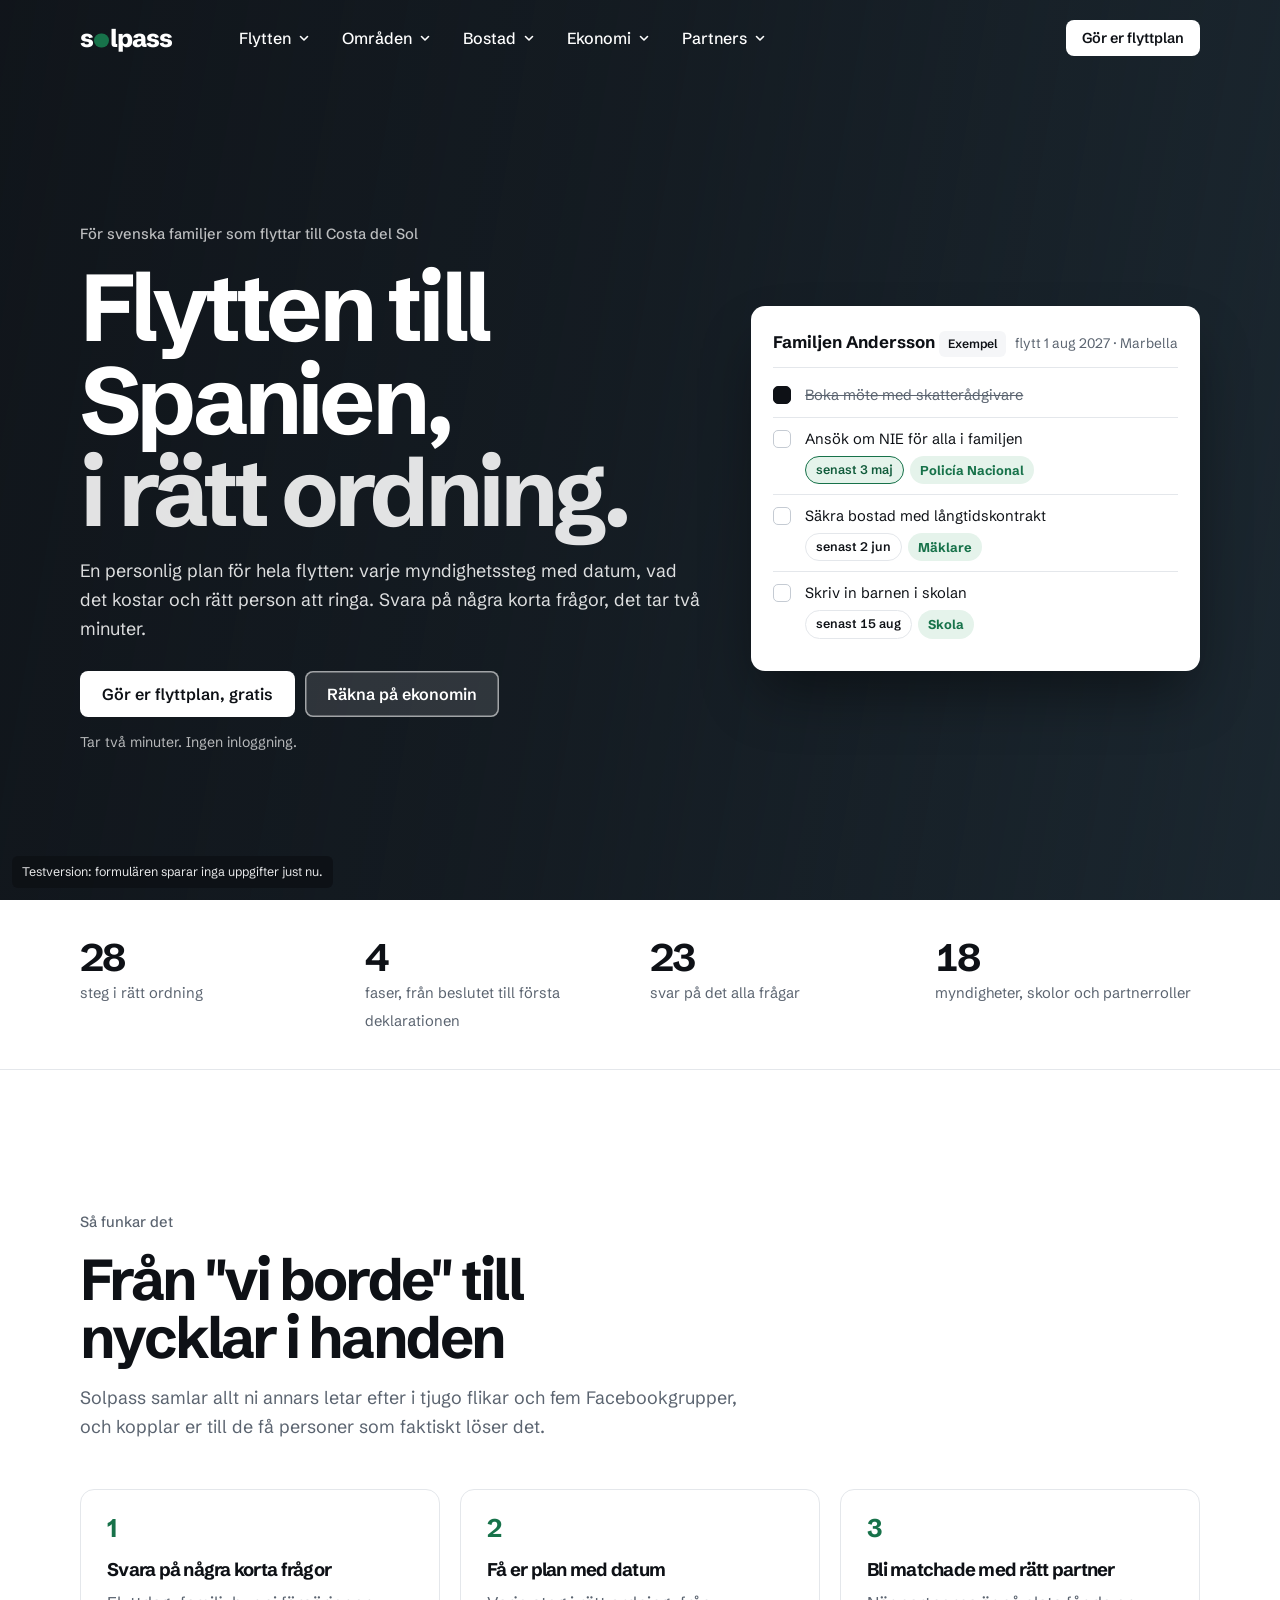
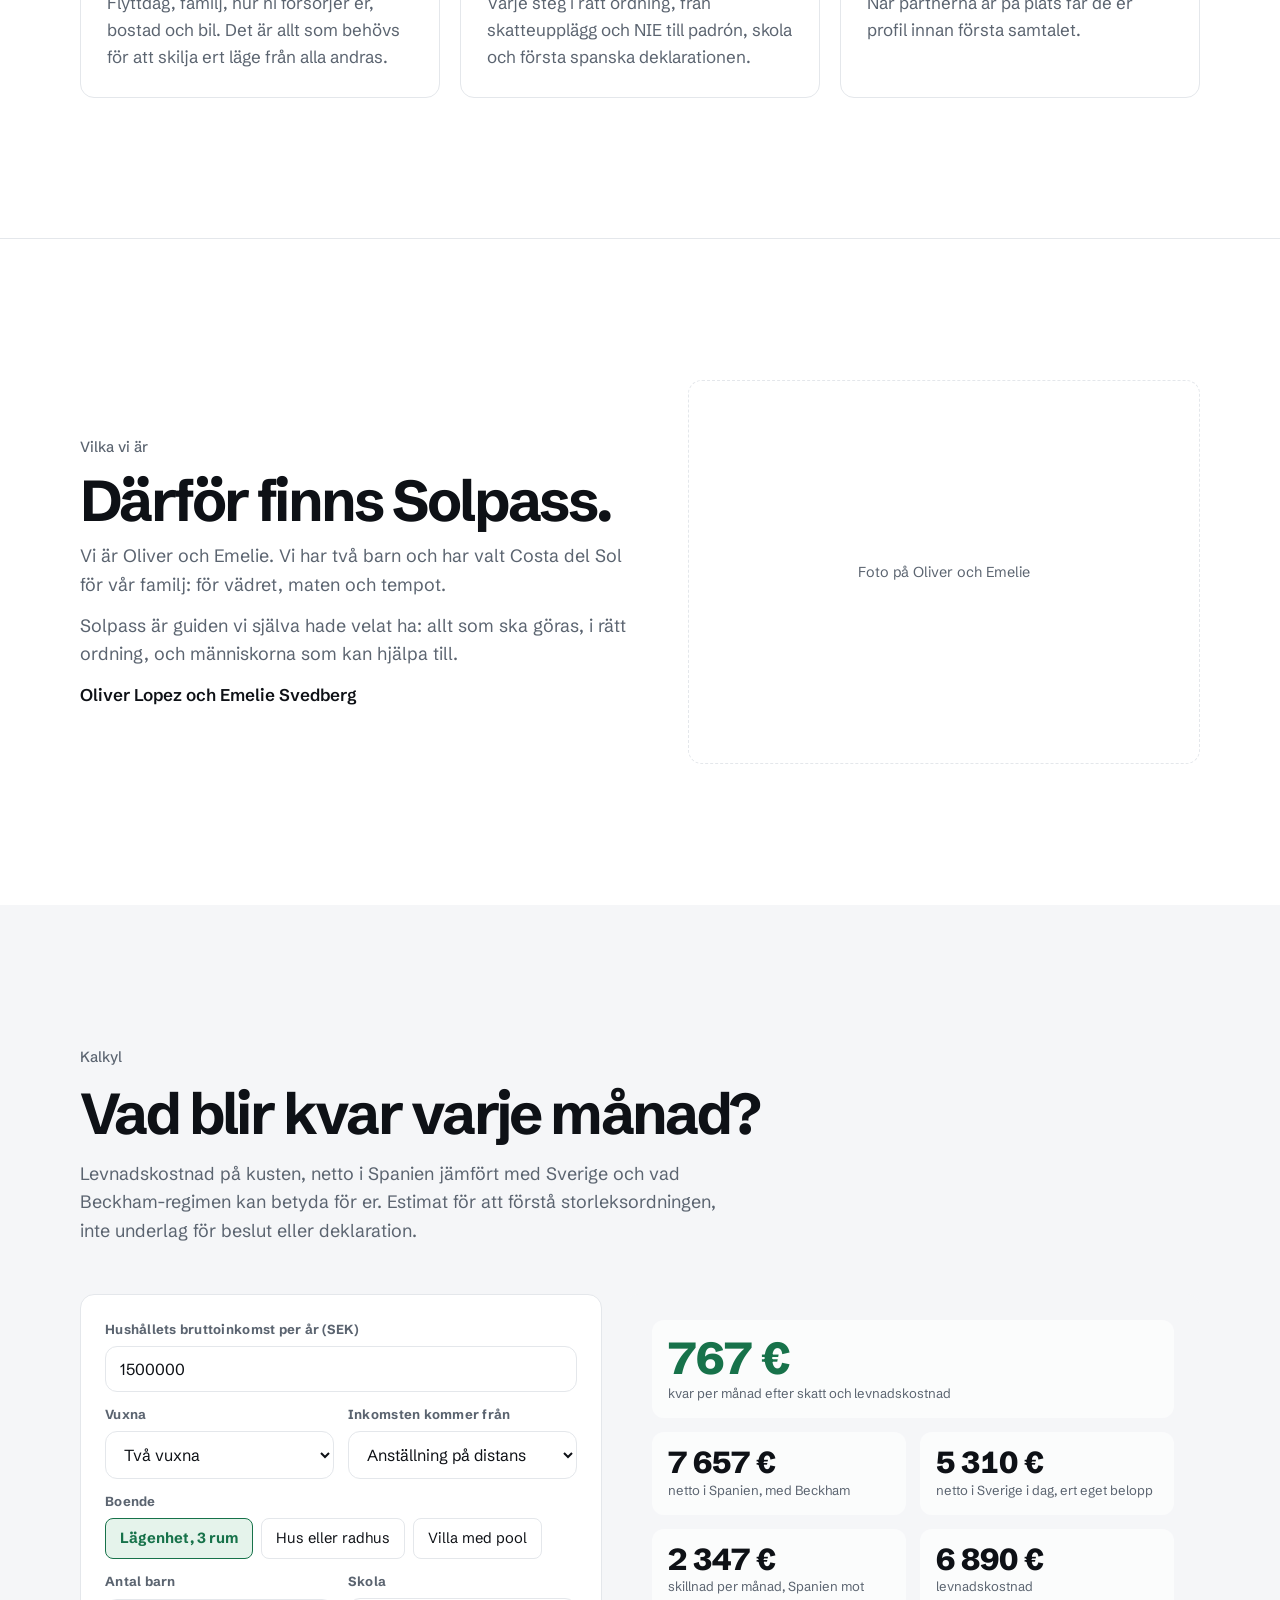
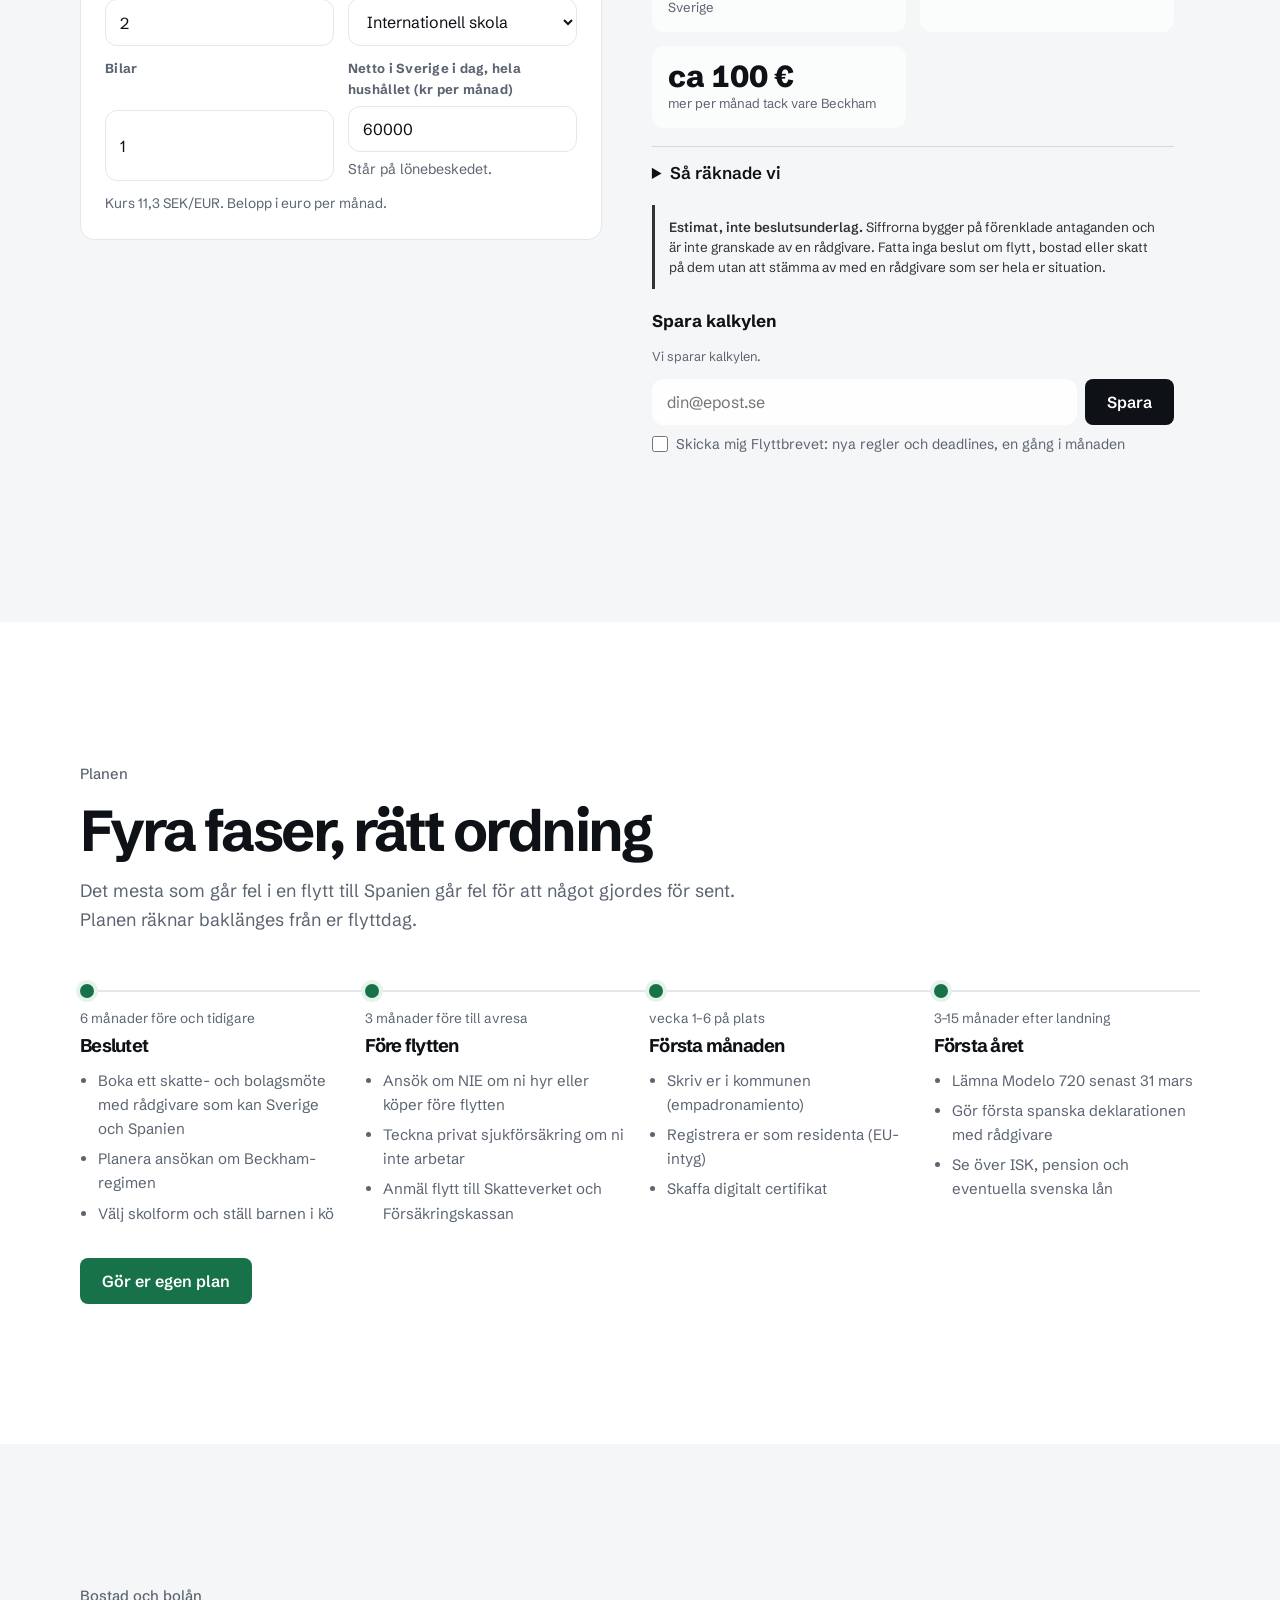
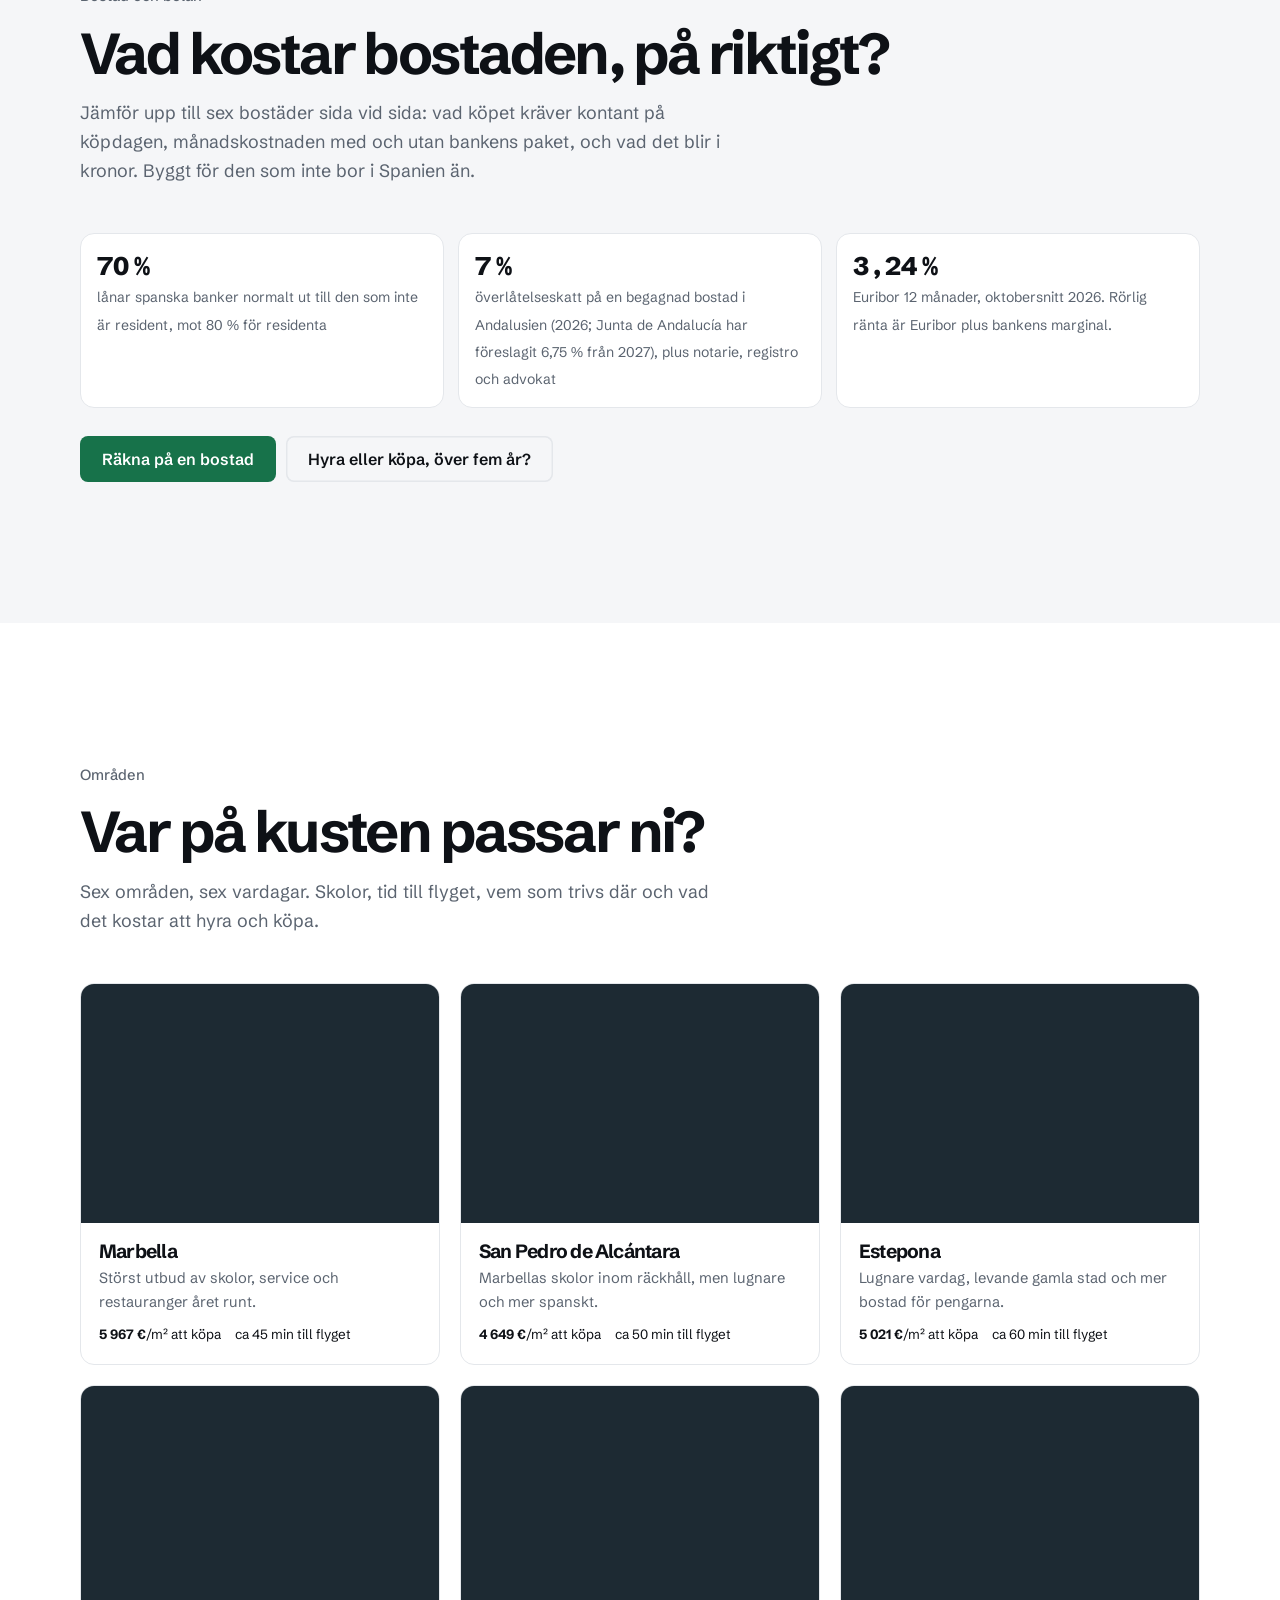
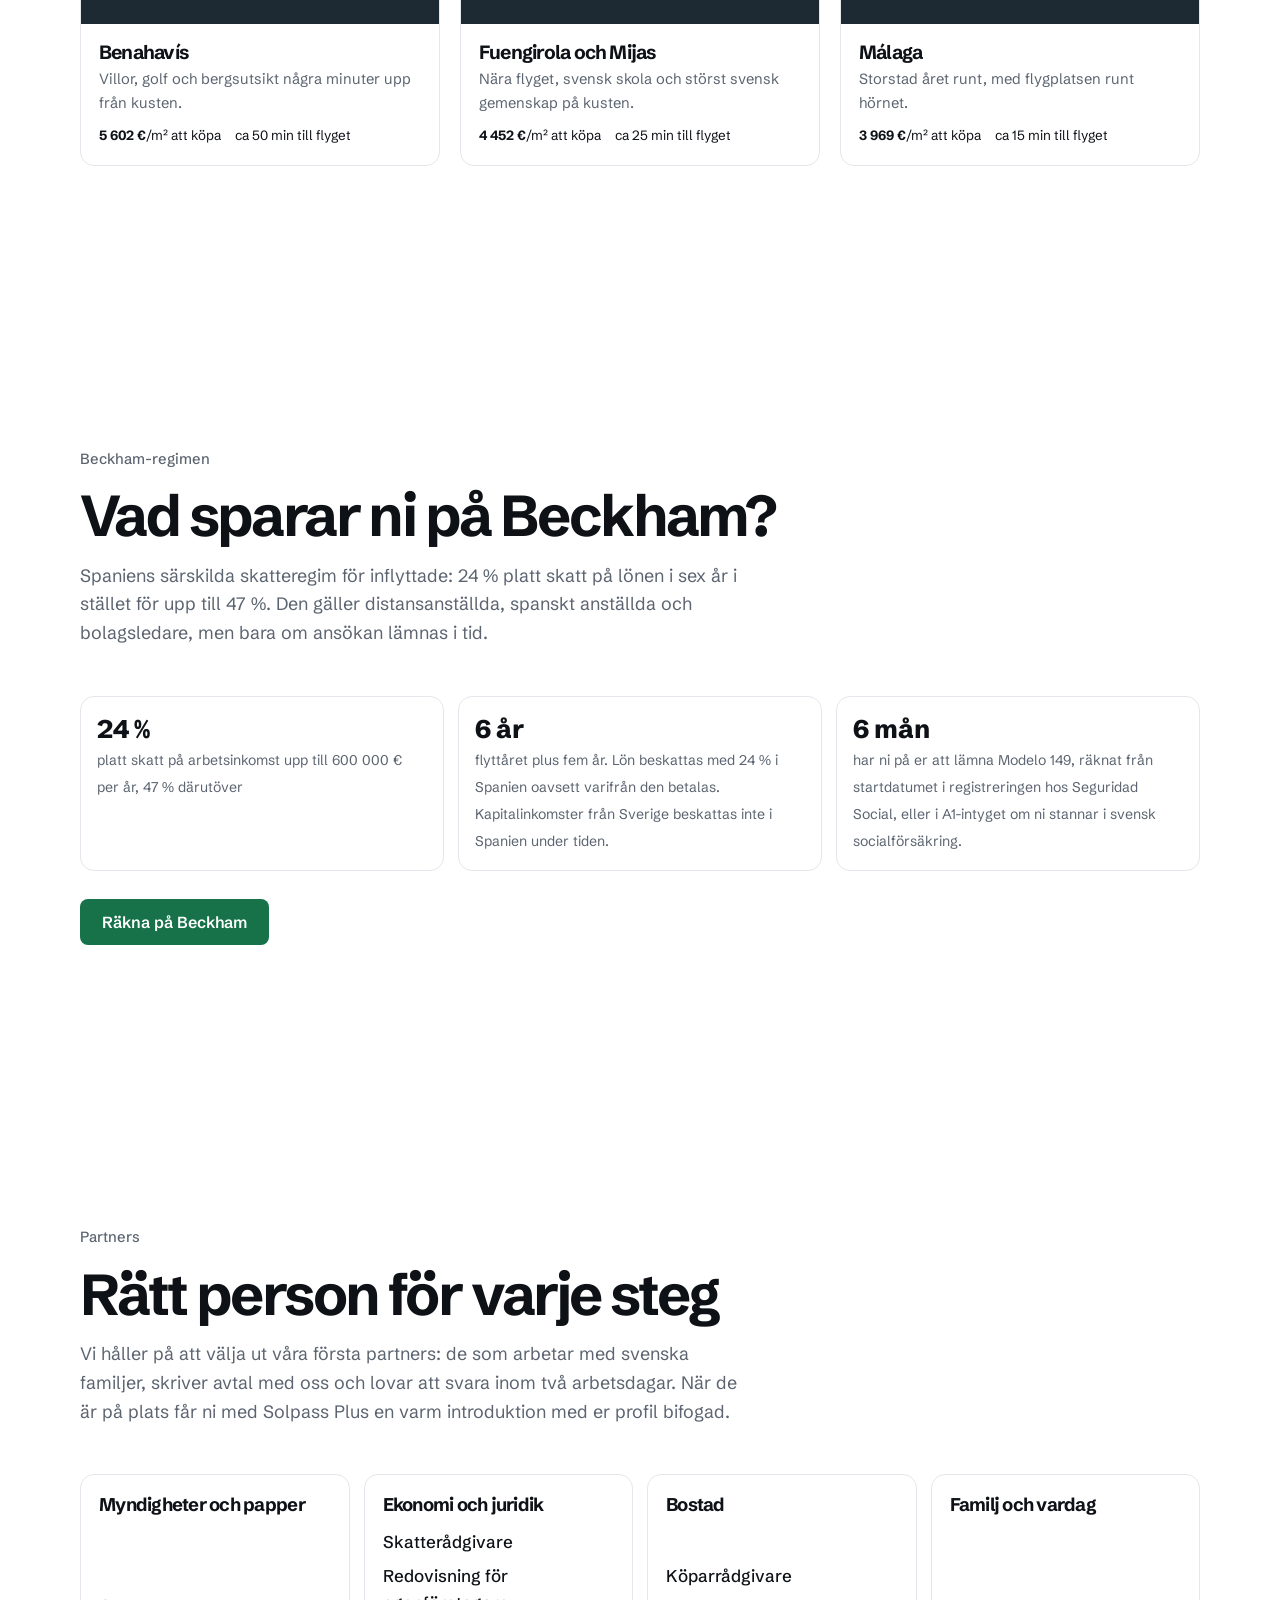
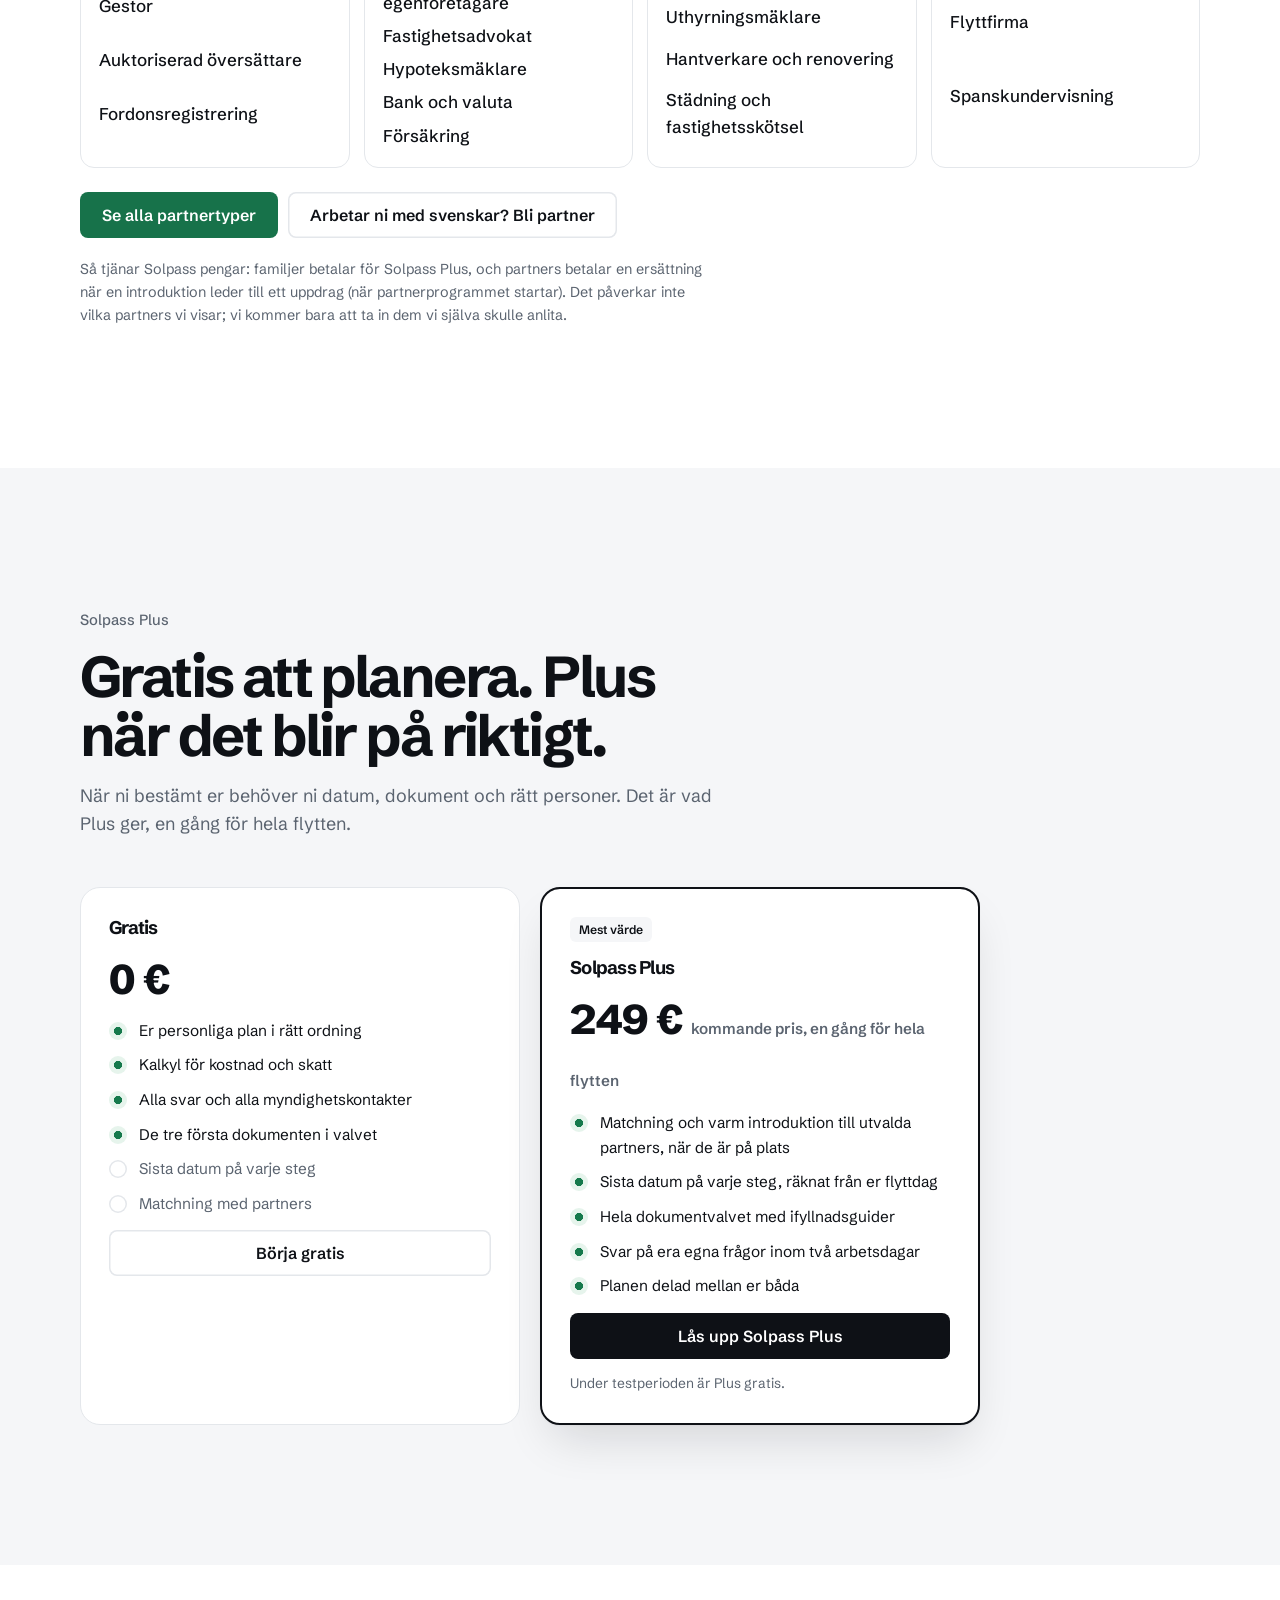
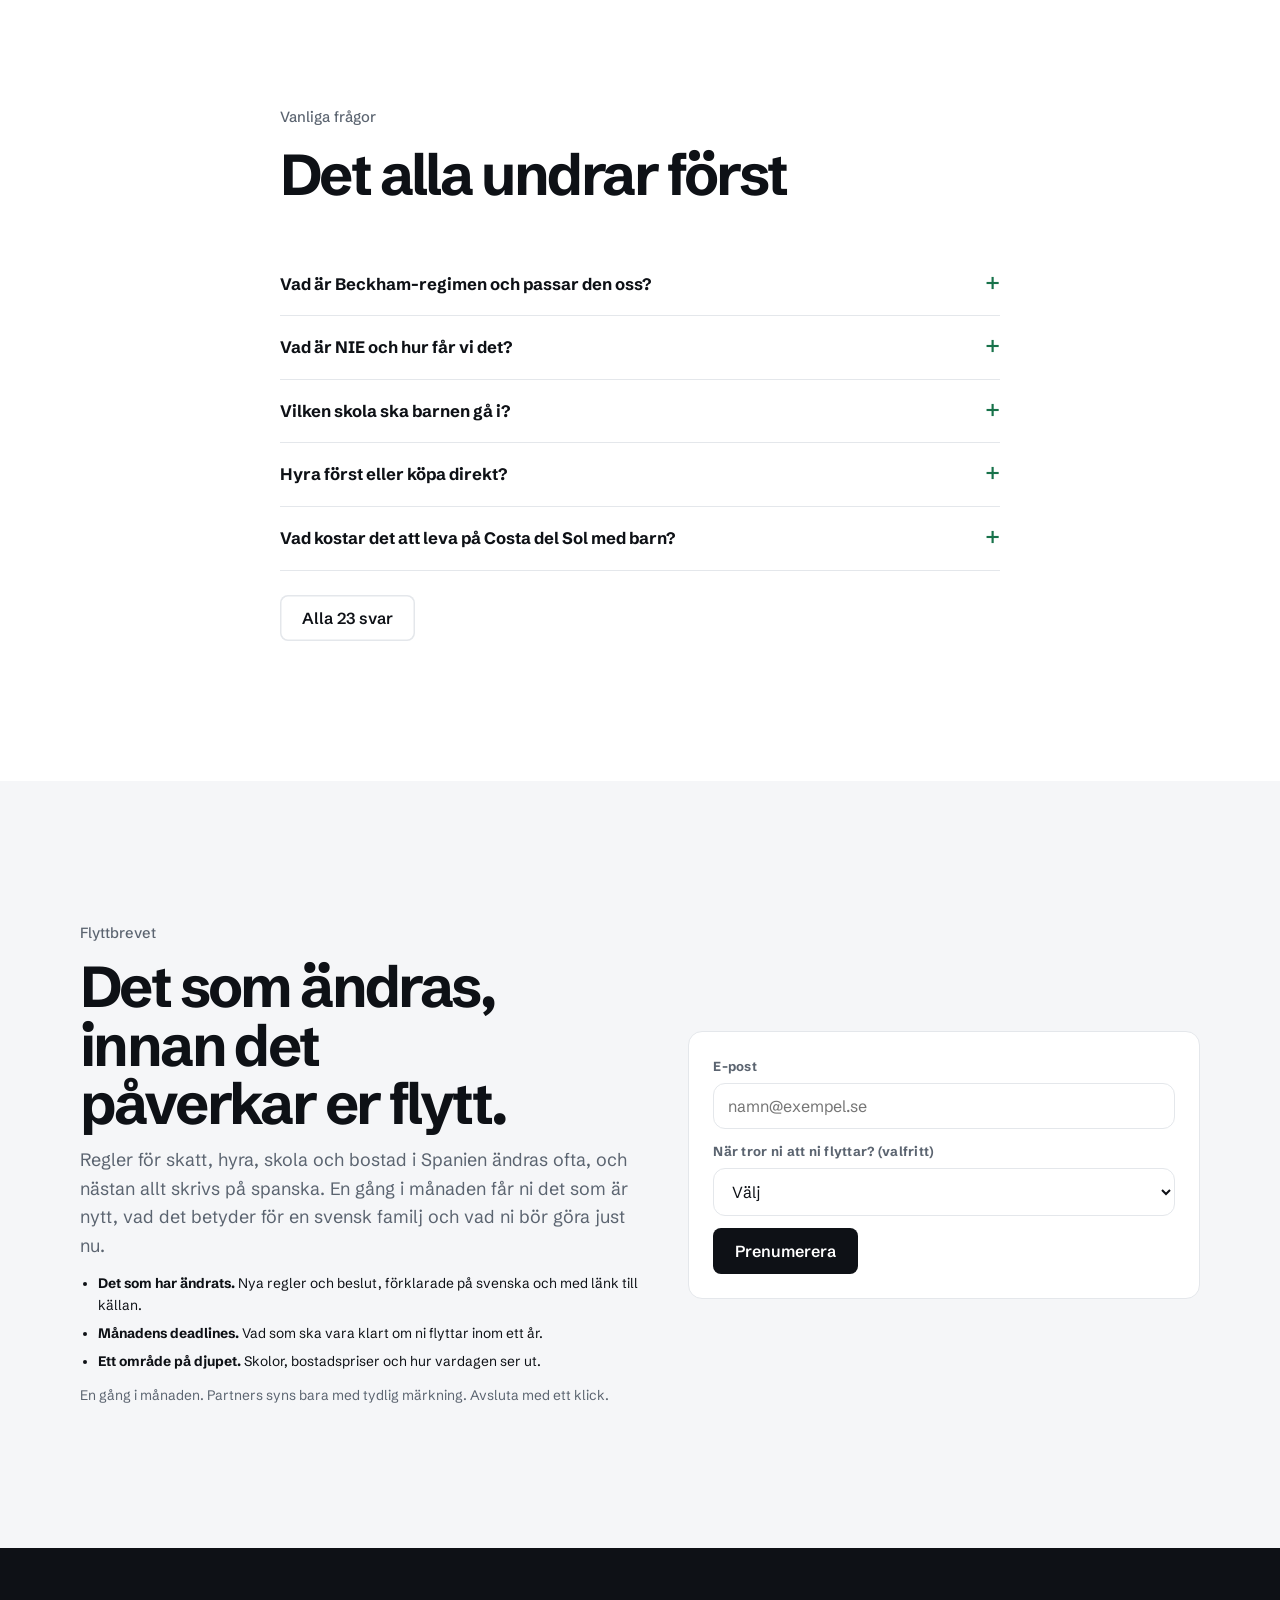
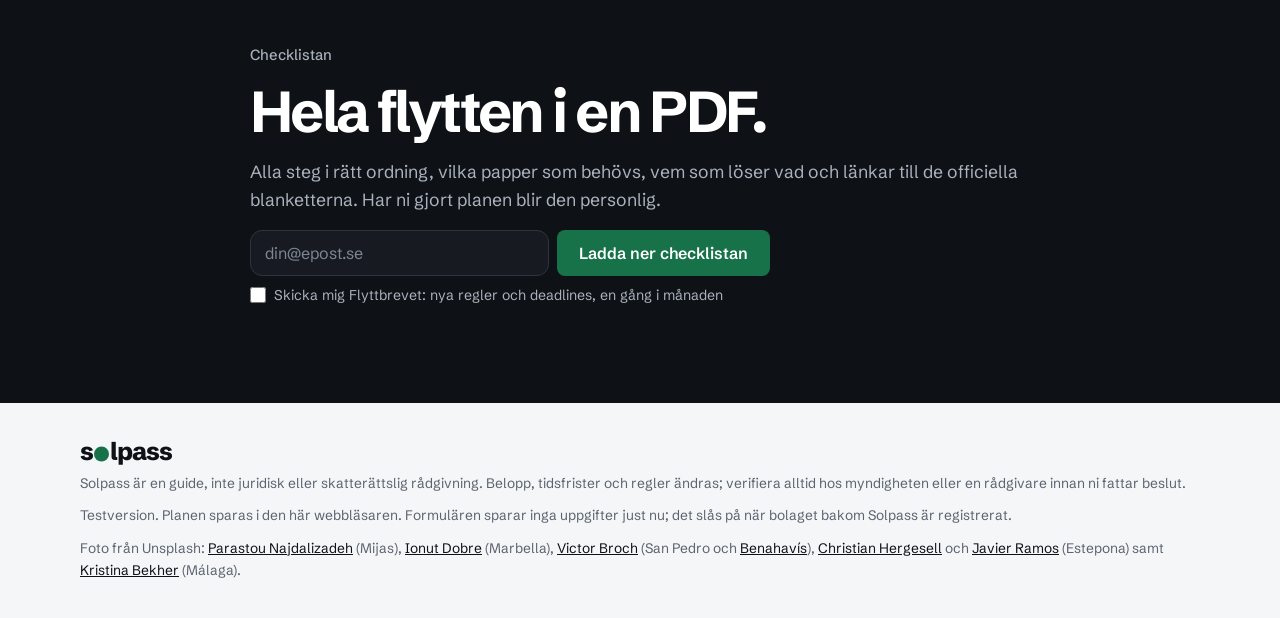
==== commit 94def2d9: "Use the official October Euribor from Banco de España Co-Authored-By: Claude Opus 5.5 <noreply@anthr" ====
--- a/index.html
+++ b/index.html
@@ -779,7 +779,7 @@
       <div class="homefacts">
         <div><b>70 %</b><span>lånar spanska banker normalt ut till den som inte är resident, mot 80 % för residenta</span></div>
         <div><b>7 %</b><span>överlåtelseskatt på en begagnad bostad i Andalusien (2026; Junta de Andalucía har föreslagit 6,75 % från 2027), plus notarie, registro och advokat</span></div>
-        <div><b>3,24 %</b><span>Euribor 12 månader, preliminärt oktobersnitt 2026. Rörlig ränta är Euribor plus bankens marginal.</span></div>
+        <div><b>3,24 %</b><span>Euribor 12 månader, oktobersnitt 2026. Rörlig ränta är Euribor plus bankens marginal.</span></div>
       </div>
       <div class="row" style="margin-top:28px"><a class="btn sea" href="#bostad">Räkna på en bostad</a><a class="btn ghost" href="#hyrakopa">Hyra eller köpa, över fem år?</a></div>
     </div>
@@ -2498,7 +2498,7 @@
 
 /* ---------- home calculator (model ported from the app, PR #215; draft figures, verify with a broker) ---------- */
 const HOME_CFG = {
-  euribor: 0.0324,
+  euribor: 0.03239,
   regions: {
     andalucia: { label: "Andalusien (Costa del Sol)", itp: [[null, 0.07]], itpMode: "whole", newBuildVat: 0.1, newBuildVatLabel: "IVA", ajd: 0.012 },
     valencia: { label: "Valencia (Costa Blanca)", itp: [[1000000, 0.09], [null, 0.11]], itpMode: "whole", newBuildVat: 0.1, newBuildVatLabel: "IVA", ajd: 0.014 },
@@ -2605,7 +2605,7 @@
   $("#h_bank").value = b.bank;
   if(caixa && b.rateType === "variable") b.rateType = "fixed";
   $$('[name="h_rate"]').forEach(i => { i.checked = i.value === b.rateType; i.disabled = caixa && i.value === "variable"; i.closest(".chip").style.opacity = i.disabled ? .45 : ""; });
-  $("#varLabel").textContent = `Rörlig (Euribor ${pct(HOME_CFG.euribor)}, preliminärt oktobersnitt 2026, + marginal)`;
+  $("#varLabel").textContent = `Rörlig (Euribor ${pct(HOME_CFG.euribor)}, oktobersnitt 2026, + marginal)`;
   $("#ltvLabel").textContent = `Lån, % av priset (högst ${Math.round(c.ltv * 100)})`;
   $("#yearsLabel").textContent = `Löptid, år (högst ${c.years})`;
   $("#h_ltv").max = Math.round(c.ltv * 100); $("#h_ltv").value = Math.round(b.ltv * 100);
